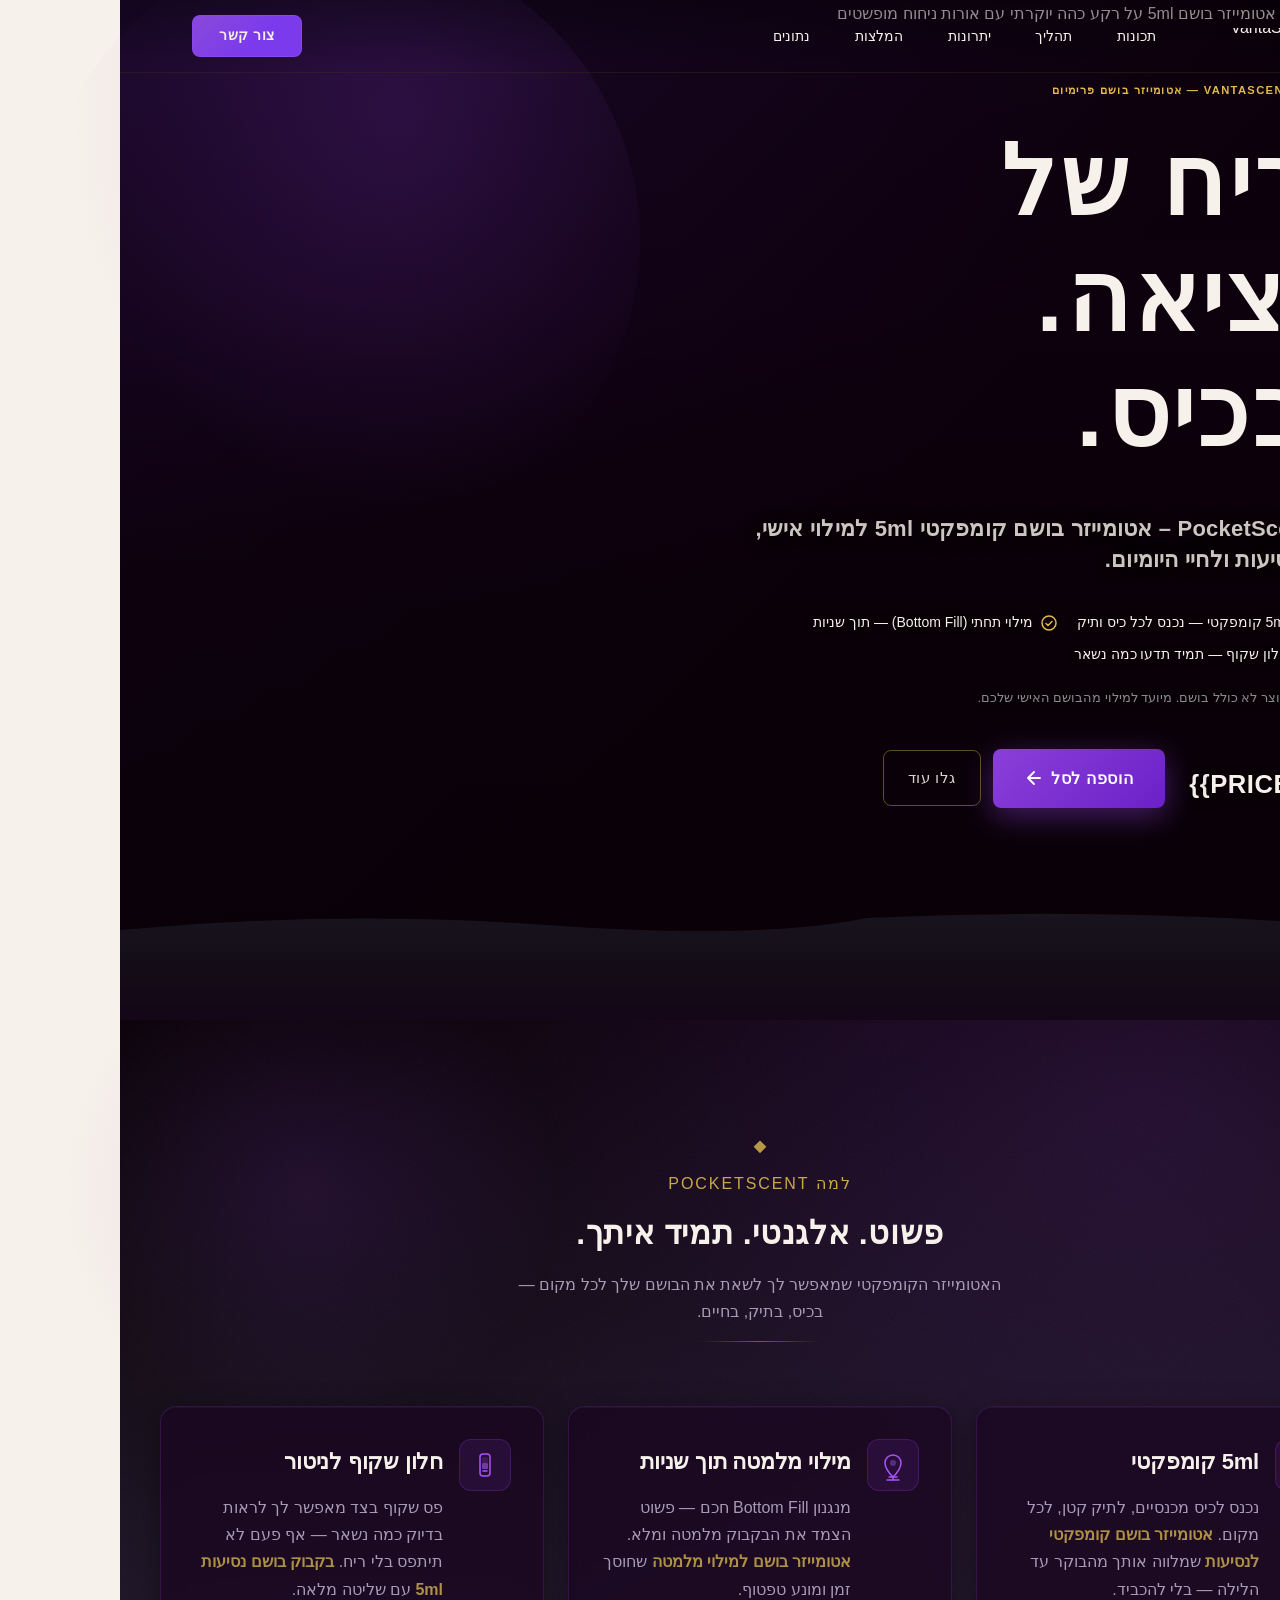
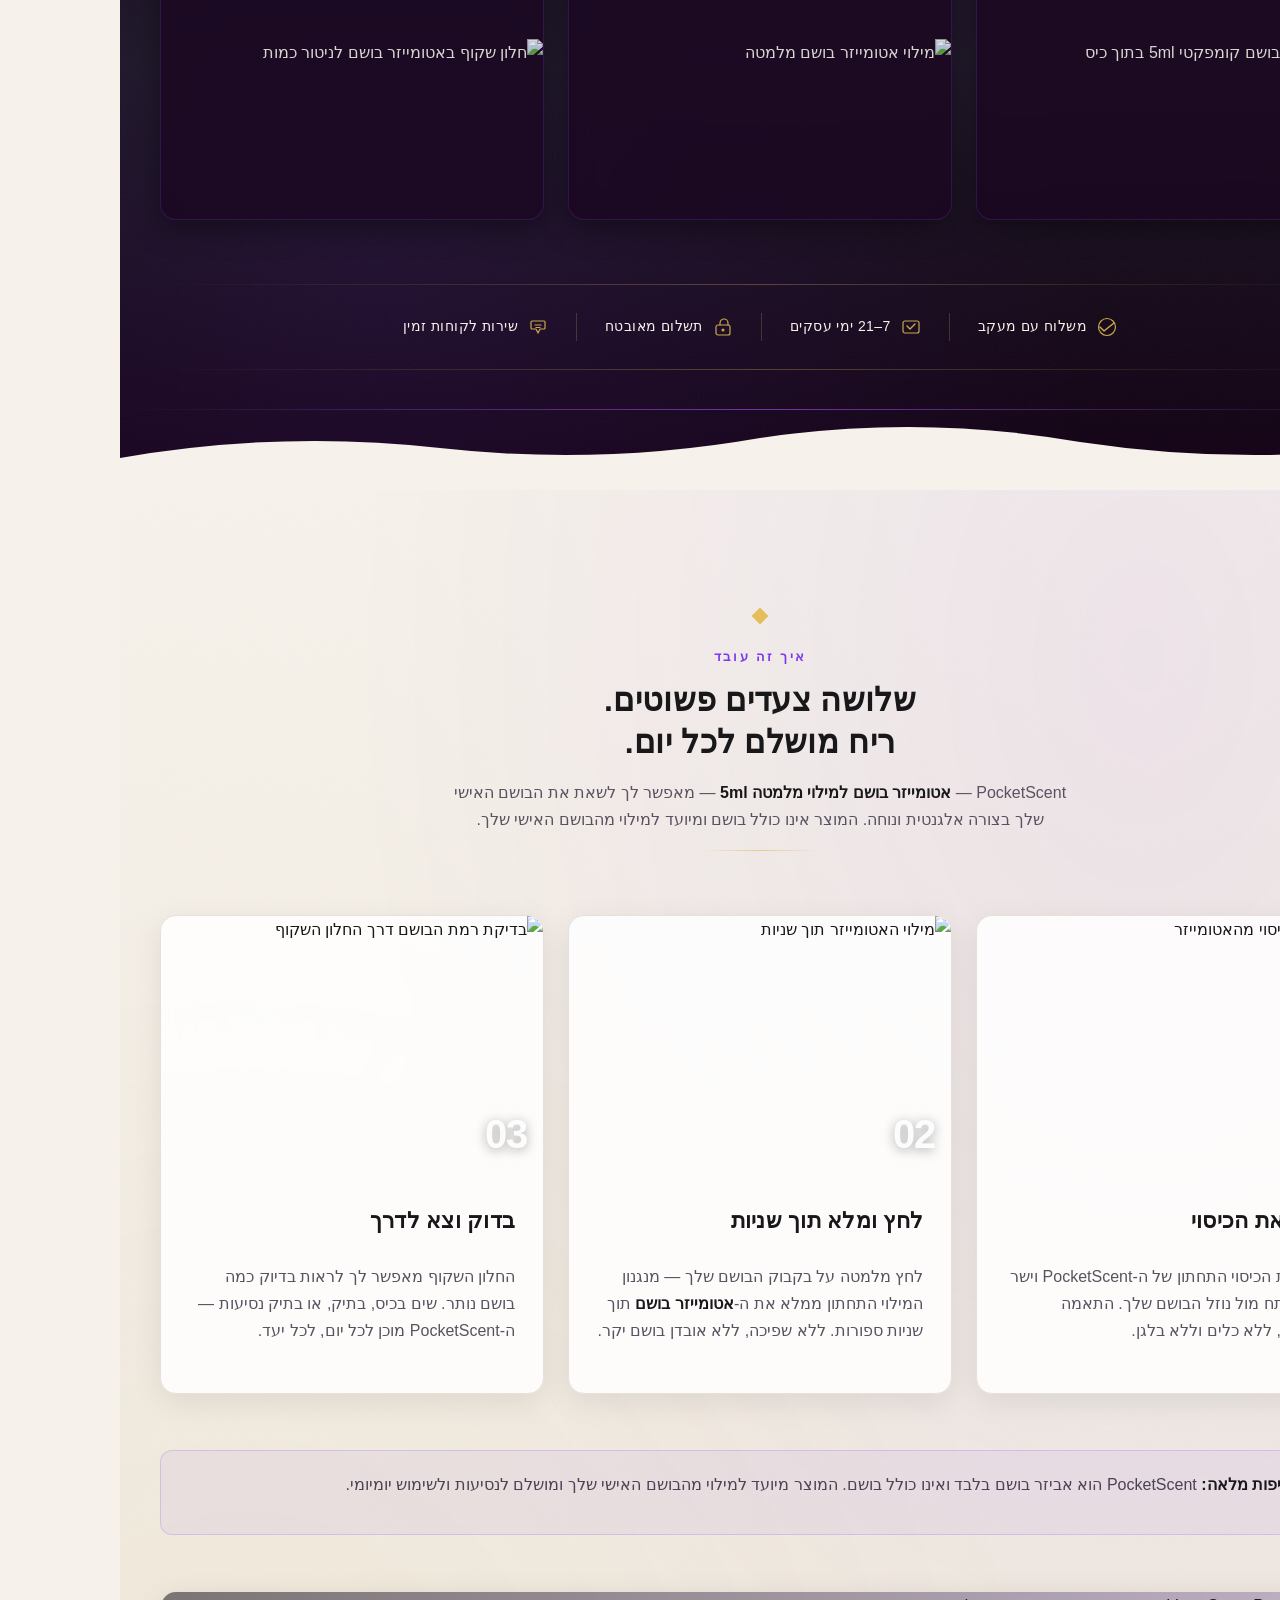
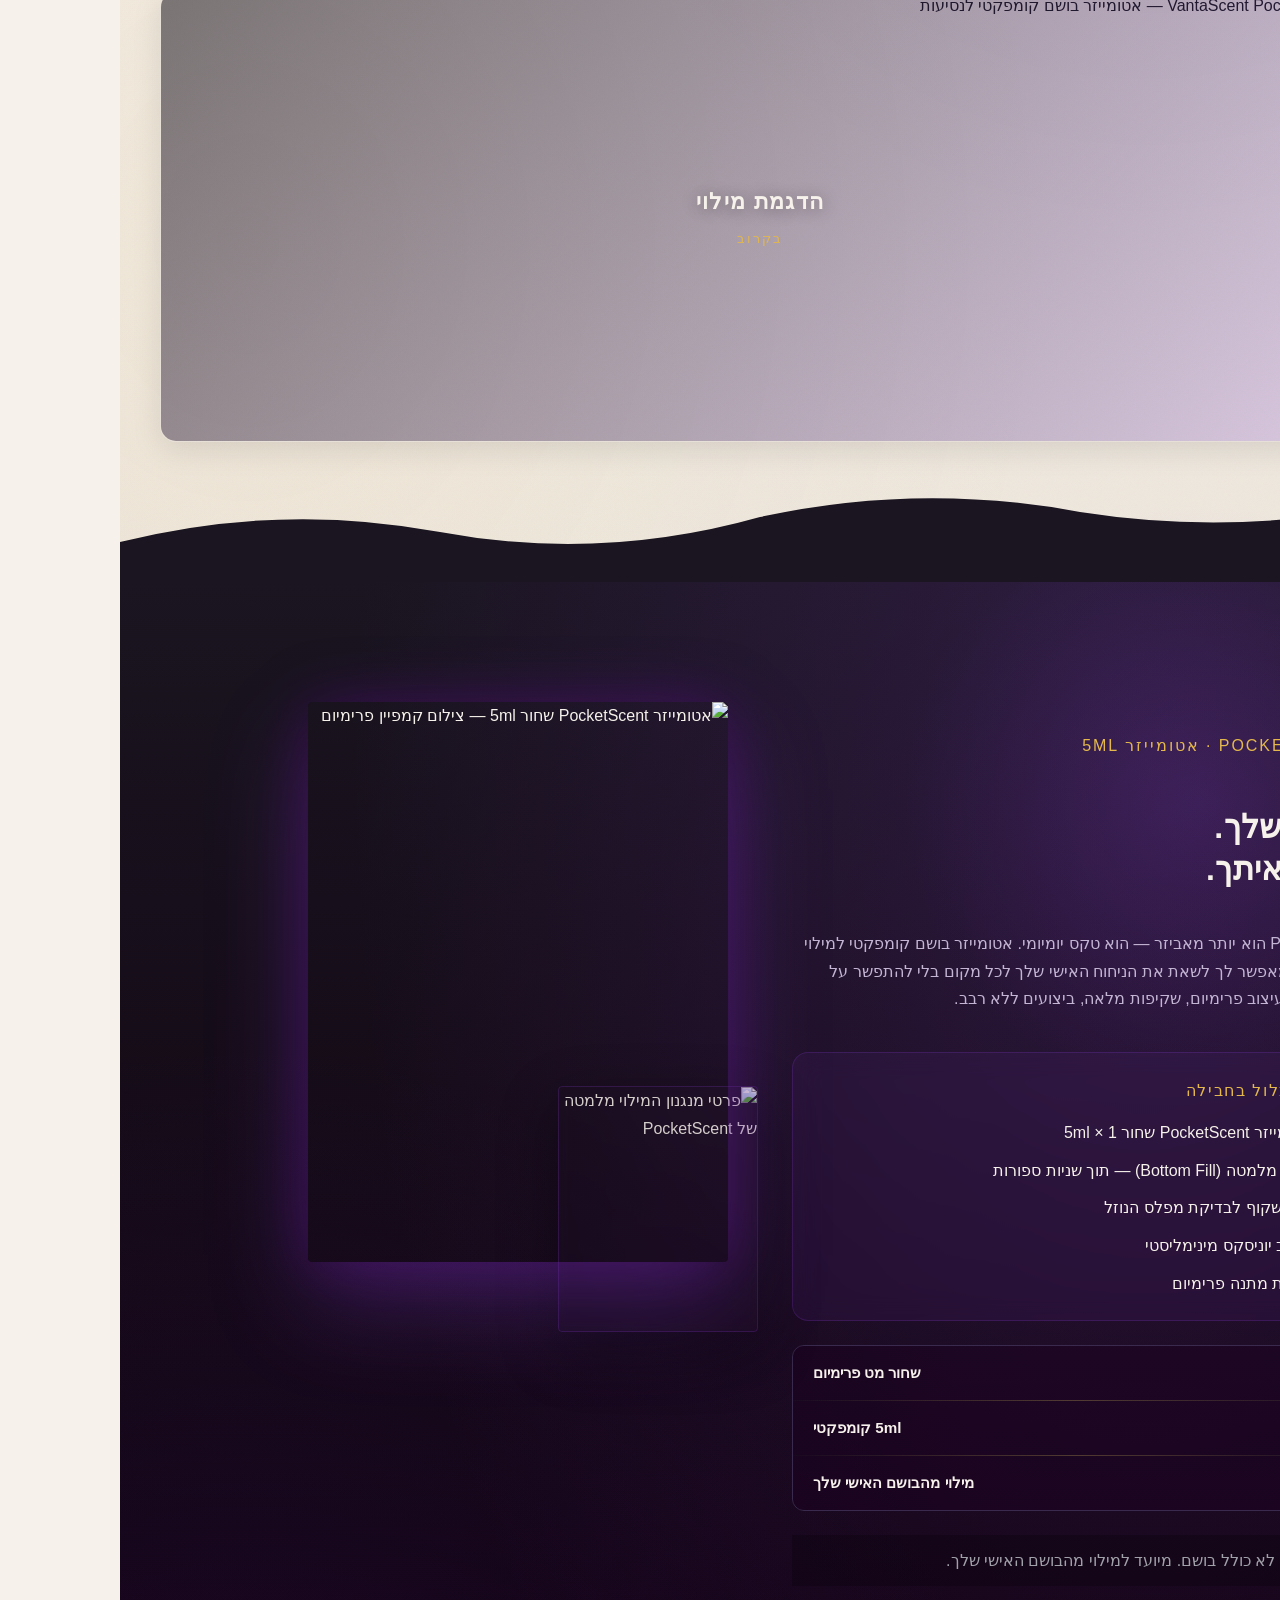
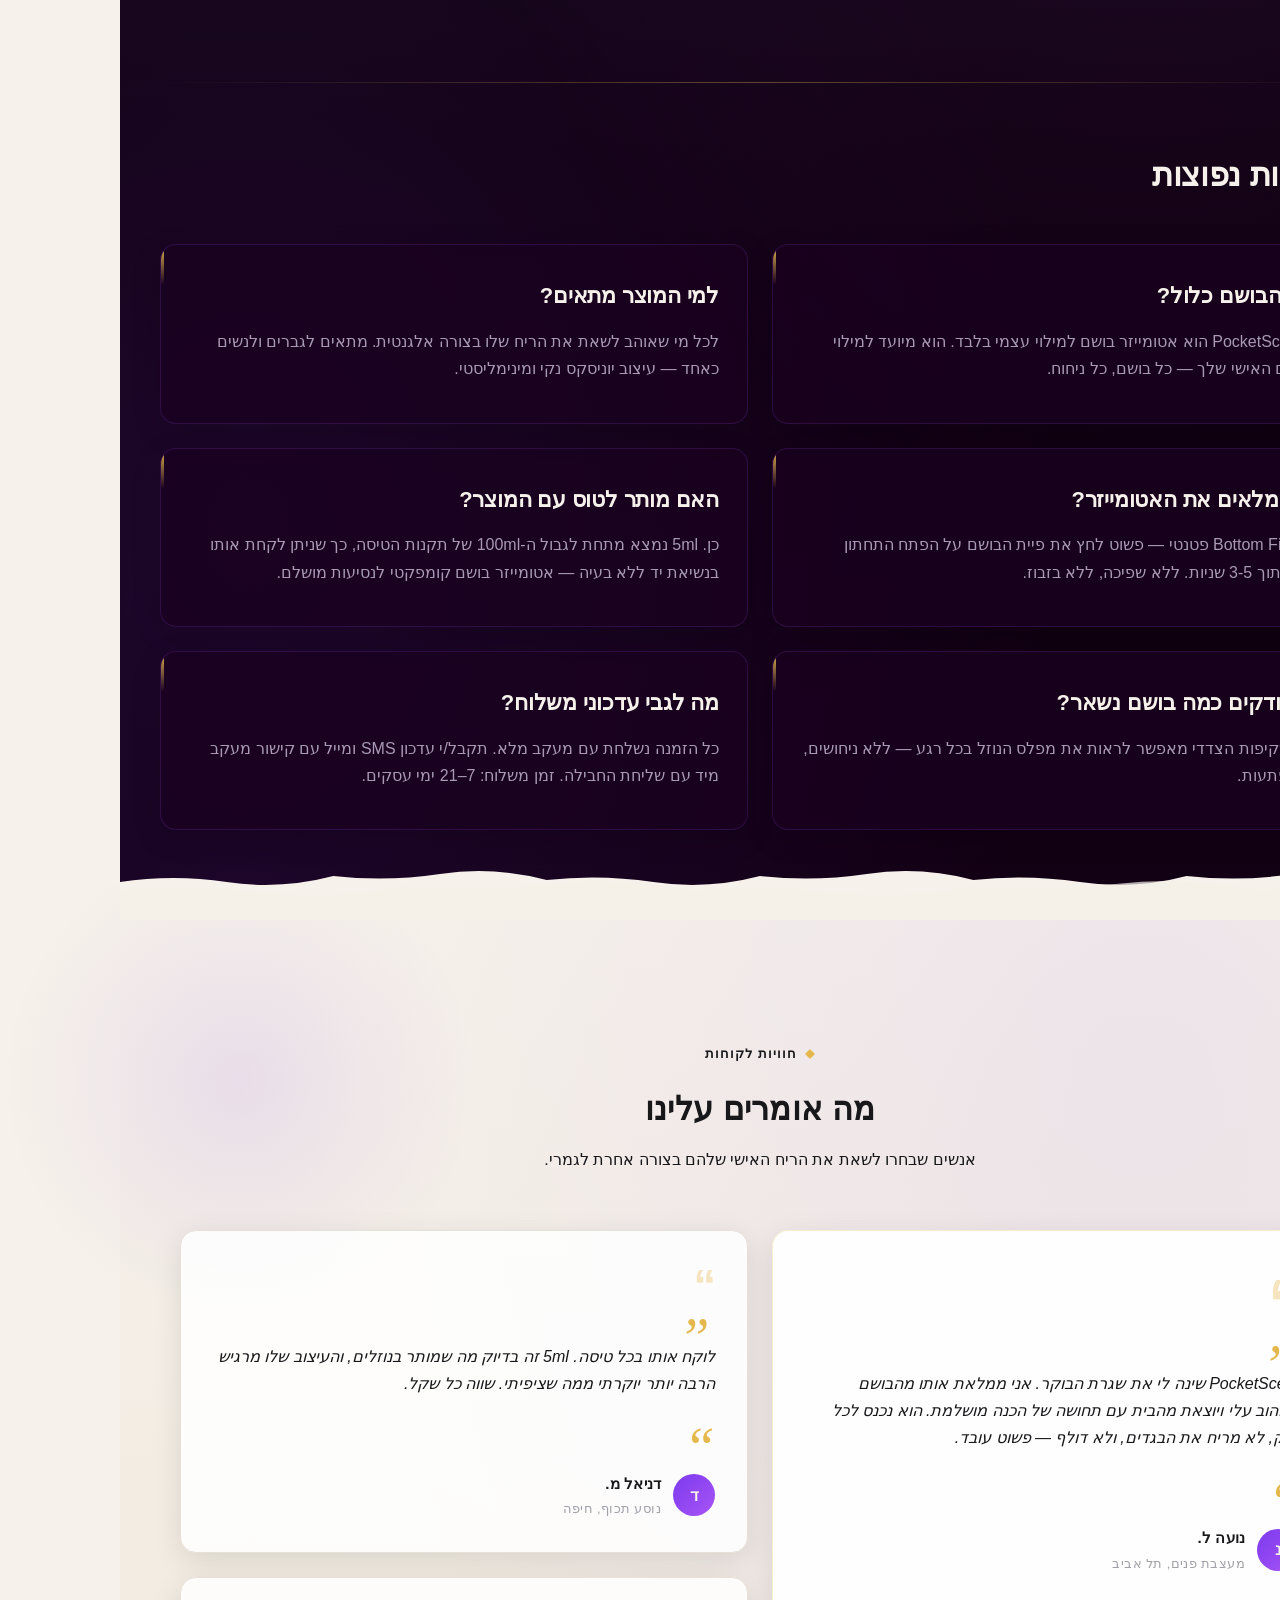
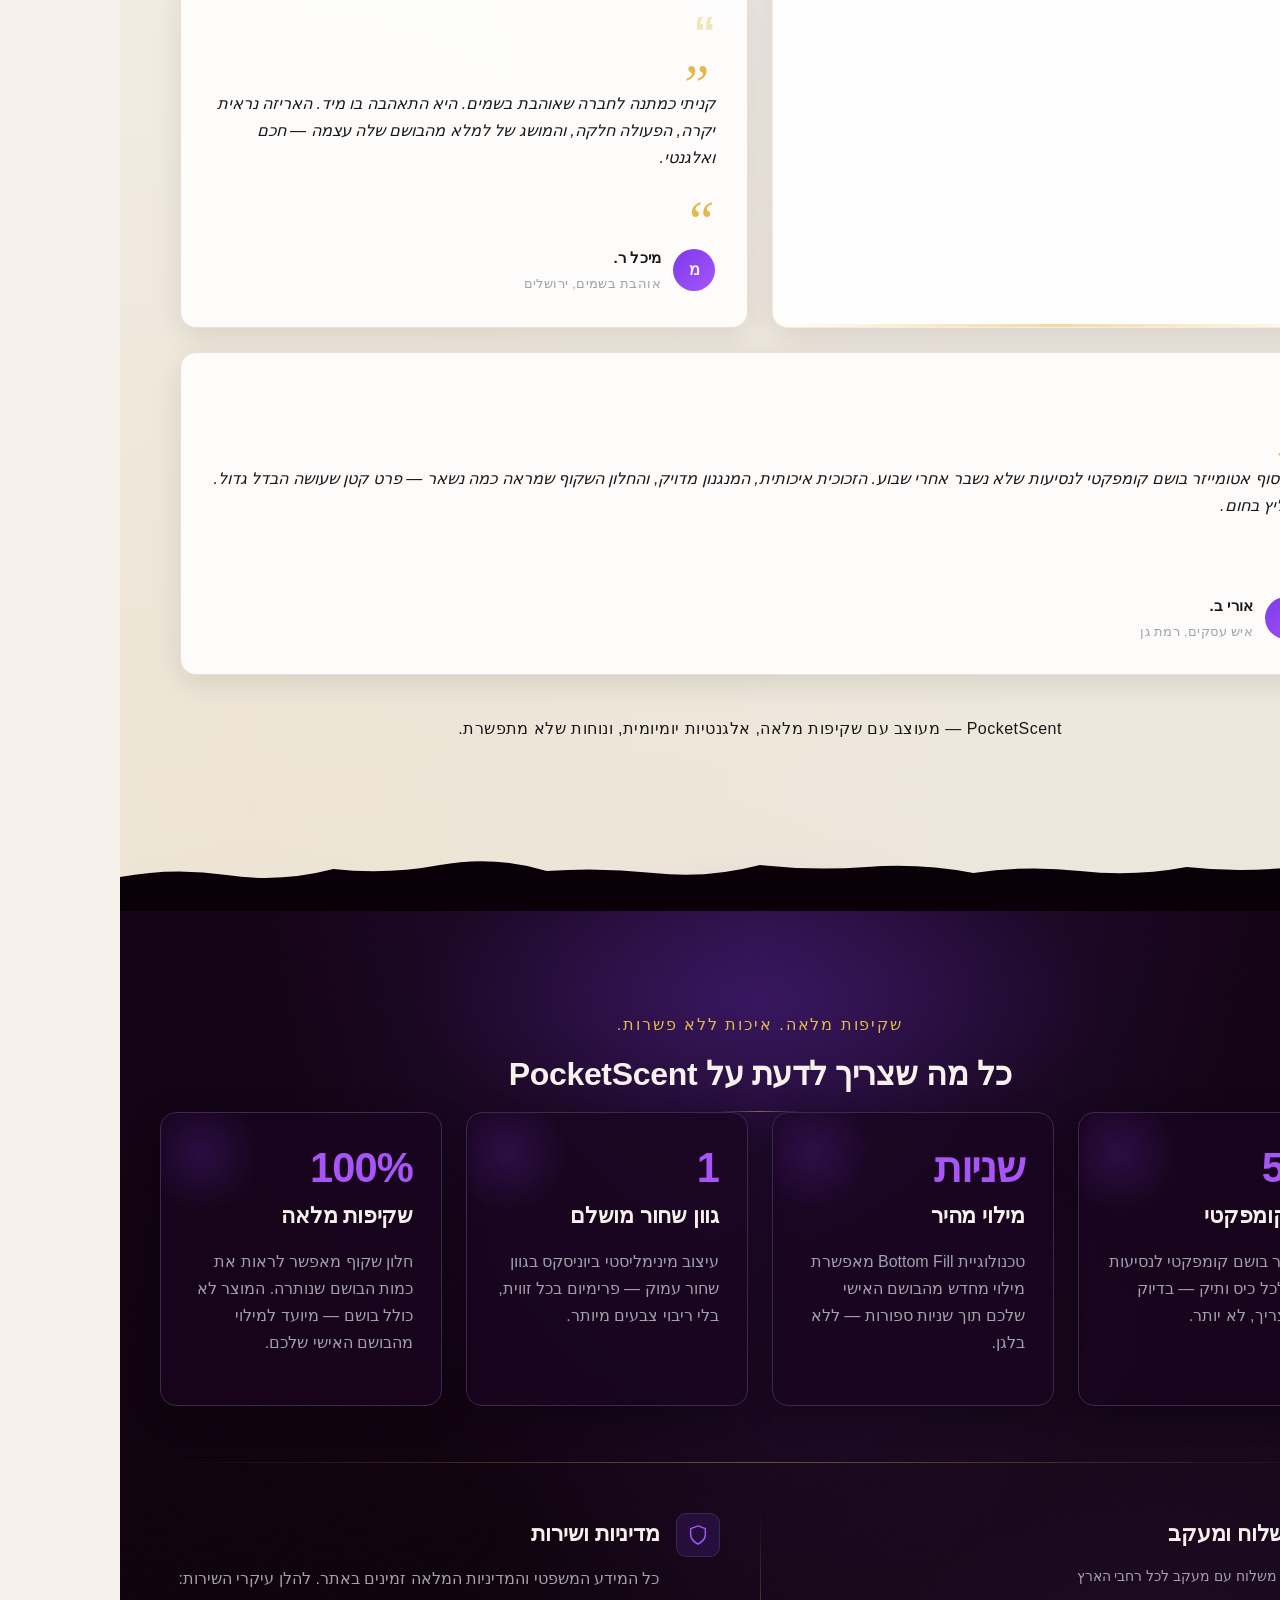
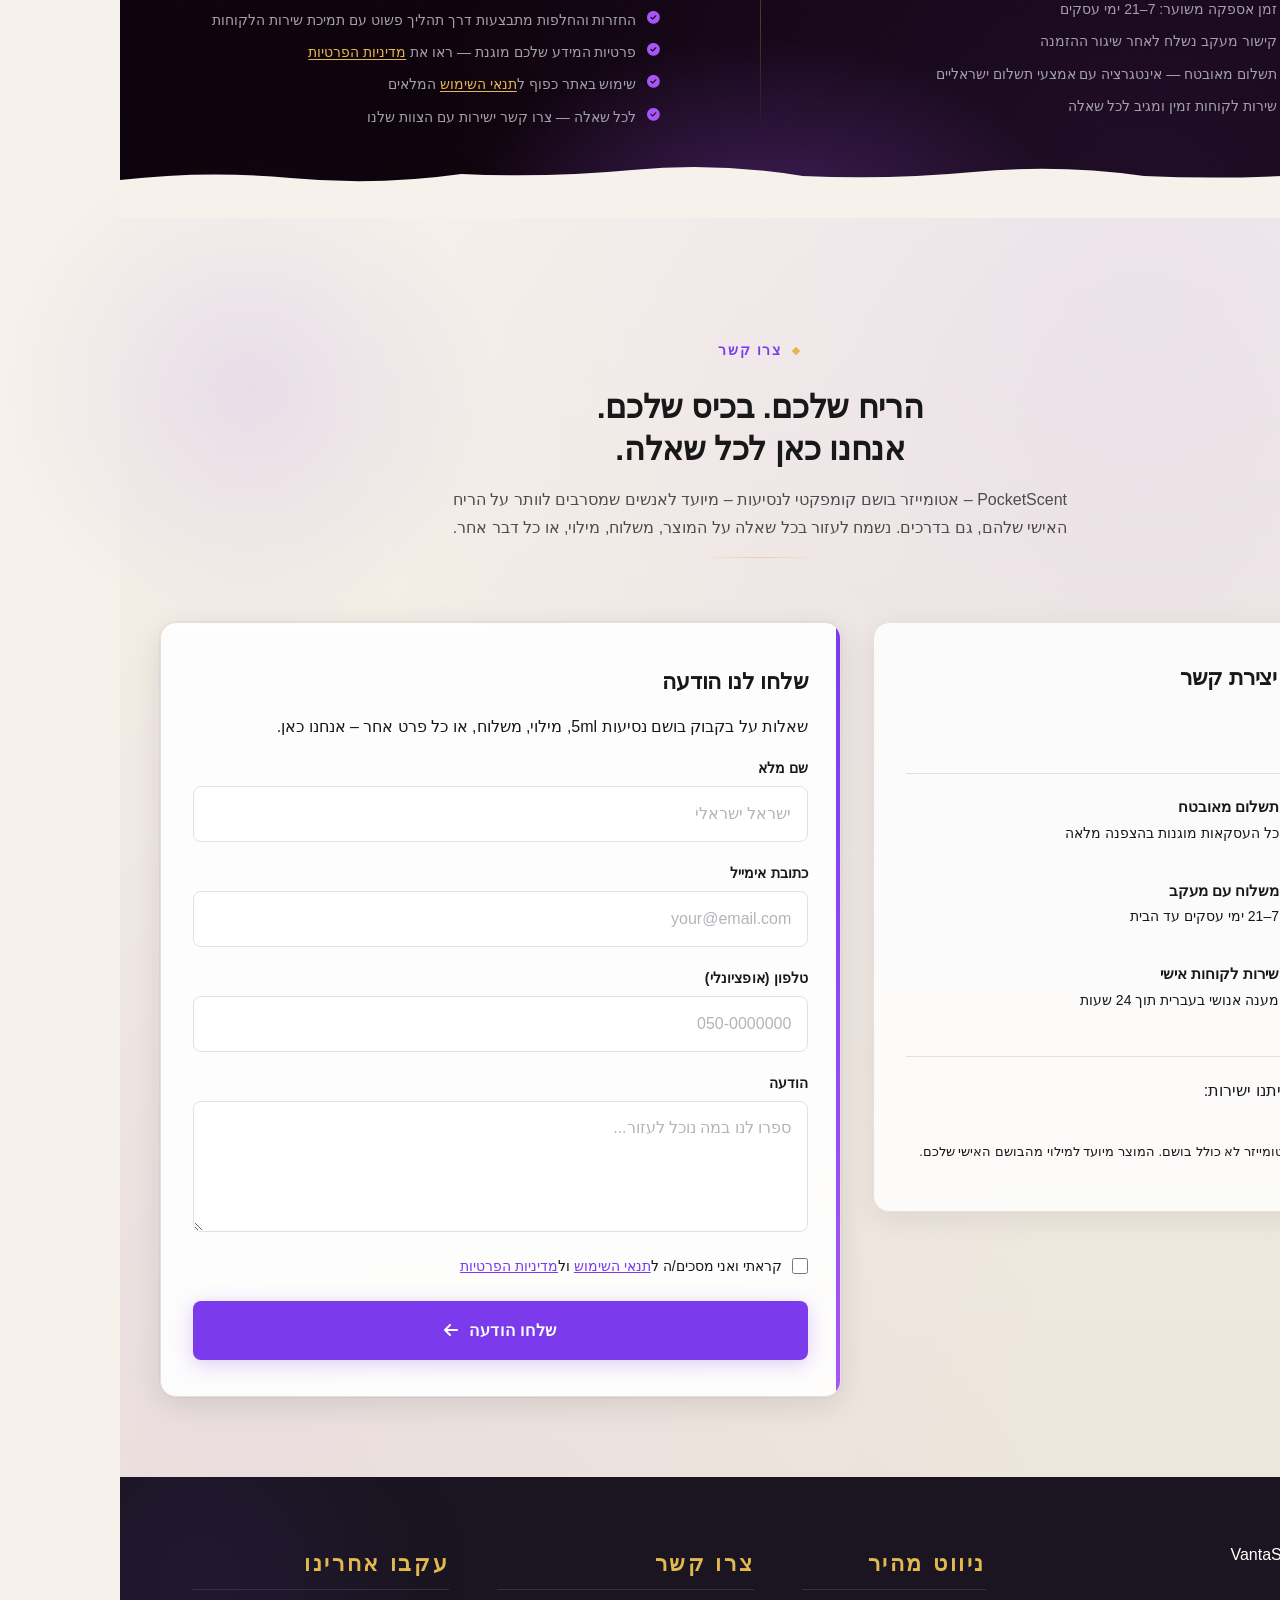
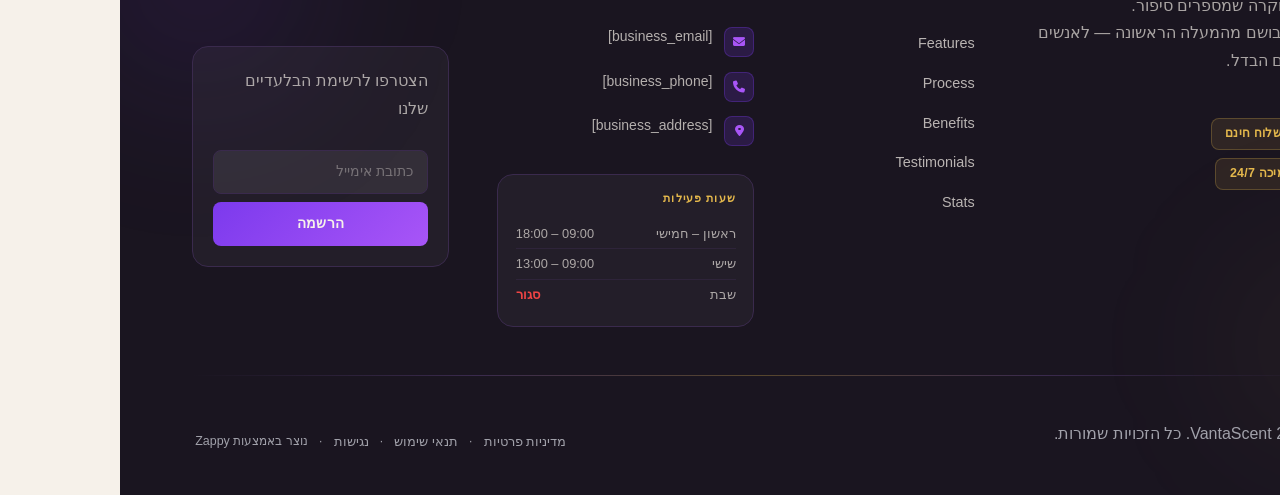
==== index.html @ e8fdf39e "Initial website commit" ====
<!DOCTYPE html>
<html lang="he" dir="rtl">
<head>
    <meta charset="UTF-8">
    <meta name="viewport" content="width=device-width, initial-scale=1.0">
    <meta name="robots" content="index, follow">
    <title>אטומייזר בושם קומפקטי לנסיעות — VantaScent</title>
    <meta name="description" content="VantaScent is a premium Israeli boutique fragrance accessories brand with a deep luxury aesthetic. The brand centers around a single hero product — PocketScent,">
    <meta name="keywords" content="אטומייזר בושם קומפקטי לנסיעות, בקבוק בושם נסיעות 5ml, אטומייזר בושם, אטומייזר בושם למילוי מלמטה">
    
    <!-- Favicons -->
    <link rel="icon" type="image/x-icon" href="/assets/favicon.ico">
    <link rel="icon" type="image/png" sizes="16x16" href="/assets/favicon-16x16.png">
    <link rel="icon" type="image/png" sizes="32x32" href="/assets/favicon-32x32.png">
    <link rel="icon" type="image/png" sizes="48x48" href="/assets/favicon-48x48.png">
    <link rel="icon" type="image/png" sizes="192x192" href="/assets/favicon-192x192.png">
    <link rel="icon" type="image/png" sizes="512x512" href="/assets/favicon-512x512.png">
    <link rel="apple-touch-icon" href="/assets/apple-touch-icon.png">
    <!-- Zappy Analytics -->
<script>
(function() {
  'use strict';
  
  // Configuration
  var config = {
    websiteId: 'c3b5ca19-6f7d-4e27-9d75-b7941ff346d8',
    apiUrl: 'https://api.zappy5.com/api/analytics/track',
    sessionDuration: 30 * 60 * 1000, // 30 minutes
    visitorDuration: 30 * 24 * 60 * 60 * 1000, // 30 days
    trackPageViews: true,
    trackClicks: true,
    trackFormSubmissions: true
  };
  
  // Generate or retrieve persistent visitor ID (30 days)
  function getVisitorId() {
    var visitorKey = 'zappy_visitor_' + config.websiteId;
    var visitor = null;
    
    try {
      visitor = localStorage.getItem(visitorKey);
      if (visitor) {
        var visitorData = JSON.parse(visitor);
        var now = Date.now();
        
        // Check if visitor ID is still valid (30 days)
        if (now - visitorData.created < config.visitorDuration) {
          // Update last seen timestamp
          visitorData.lastSeen = now;
          localStorage.setItem(visitorKey, JSON.stringify(visitorData));
          return visitorData.id;
        }
      }
    } catch (e) {
      console.warn('Zappy Analytics: LocalStorage not available');
    }
    
    // Generate new visitor ID
    var newVisitorId = 'zv_' + Date.now() + '_' + Math.random().toString(36).substr(2, 9);
    
    try {
      localStorage.setItem(visitorKey, JSON.stringify({
        id: newVisitorId,
        created: Date.now(),
        lastSeen: Date.now()
      }));
    } catch (e) {
      // Continue without local storage
    }
    
    return newVisitorId;
  }
  
  // Generate or retrieve session ID (30 minutes)
  function getSessionId() {
    var sessionKey = 'zappy_session_' + config.websiteId;
    var session = null;
    
    try {
      session = sessionStorage.getItem(sessionKey);
      if (session) {
        var sessionData = JSON.parse(session);
        var now = Date.now();
        
        // Check if session is still valid
        if (now - sessionData.timestamp < config.sessionDuration) {
          // Update timestamp
          sessionData.timestamp = now;
          sessionStorage.setItem(sessionKey, JSON.stringify(sessionData));
          return sessionData.id;
        }
      }
    } catch (e) {
      console.warn('Zappy Analytics: SessionStorage not available');
    }
    
    // Generate new session ID
    var newSessionId = 'zs_' + Date.now() + '_' + Math.random().toString(36).substr(2, 9);
    
    try {
      sessionStorage.setItem(sessionKey, JSON.stringify({
        id: newSessionId,
        timestamp: Date.now()
      }));
    } catch (e) {
      // Continue without session storage
    }
    
    return newSessionId;
  }
  
  var visitorId = getVisitorId();
  var sessionId = getSessionId();
  
  // Track an event
  function trackEvent(eventType, data) {
    data = data || {};
    
    var eventData = {
      website_id: config.websiteId,
      event_type: eventType,
      page_path: window.location.pathname,
      referrer: document.referrer || 'direct',
      visitor_id: visitorId,
      session_id: sessionId,
      metadata: data
    };
    
    // Use sendBeacon if available (better for page unload events)
    if (navigator.sendBeacon) {
      var blob = new Blob([JSON.stringify(eventData)], { type: 'application/json' });
      navigator.sendBeacon(config.apiUrl, blob);
    } else {
      // Fallback to fetch
      fetch(config.apiUrl, {
        method: 'POST',
        headers: {
          'Content-Type': 'application/json'
        },
        body: JSON.stringify(eventData),
        keepalive: true
      }).catch(function(error) {
        console.warn('Zappy Analytics: Failed to track event', error);
      });
    }
  }
  
  // Track page view
  if (config.trackPageViews) {
    trackEvent('pageview', {
      title: document.title,
      url: window.location.href
    });
  }
  
  // Track clicks on important elements
  if (config.trackClicks) {
    document.addEventListener('click', function(e) {
      var target = e.target;
      
      // Track button clicks (counted as actions)
      if (target.tagName === 'BUTTON' || target.closest('button')) {
        var button = target.tagName === 'BUTTON' ? target : target.closest('button');
        trackEvent('click', {
          element: 'button',
          text: button.textContent.trim().substring(0, 100),
          id: button.id || null,
          class: button.className || null
        });
      }
      
      // Track link clicks (navigation - not counted as actions)
      else if (target.tagName === 'A' || target.closest('a')) {
        var link = target.tagName === 'A' ? target : target.closest('a');
        trackEvent('navigation', {
          element: 'link',
          text: link.textContent.trim().substring(0, 100),
          href: link.href,
          external: link.hostname !== window.location.hostname
        });
      }
    }, true);
  }
  
  // Track form submissions
  if (config.trackFormSubmissions) {
    document.addEventListener('submit', function(e) {
      var form = e.target;
      
      trackEvent('form_submit', {
        form_id: form.id || null,
        form_name: form.name || null,
        form_action: form.action || null,
        form_method: form.method || 'GET'
      });
    }, true);
  }
  
  // Track time on page (send on page unload)
  var pageLoadTime = Date.now();
  
  window.addEventListener('beforeunload', function() {
    var timeOnPage = Math.floor((Date.now() - pageLoadTime) / 1000); // in seconds
    
    trackEvent('page_unload', {
      time_on_page: timeOnPage,
      page_path: window.location.pathname
    });
  });
  
  // Expose tracking function globally for custom events
  window.zappyAnalytics = {
    track: trackEvent,
    getVisitorId: function() { return visitorId; },
    getSessionId: function() { return sessionId; }
  };
  
})();
</script>
<!-- End Zappy Analytics -->
    <meta property="og:title" content="אטומייזר בושם קומפקטי לנסיעות — VantaScent">
    <meta property="og:description" content="VantaScent is a premium Israeli boutique fragrance accessories brand with a deep luxury aesthetic. The brand centers around a single hero product — PocketScent,">
    <meta name="twitter:card" content="summary_large_image">
    <meta name="twitter:title" content="אטומייזר בושם קומפקטי לנסיעות — VantaScent">
    <meta name="twitter:description" content="VantaScent is a premium Israeli boutique fragrance accessories brand with a deep luxury aesthetic. The brand centers around a single hero product — PocketScent,">
    <meta property="og:type" content="website">
  <meta property="og:locale" content="he_IL">
  
  
  
  
  
  <link rel="stylesheet" href="https://cdnjs.cloudflare.com/ajax/libs/font-awesome/6.4.0/css/all.min.css">
  <style>
    .skip-link { position: absolute; top: 0; left: 0; transform: translateY(-200%); padding: 12px 18px; background: var(--bg-dark, #1a1a1a); color: var(--text-light, #fff); font-weight: 600; border-radius: 0 0 8px 0; z-index: 10000; }
    .skip-link:focus { transform: none; outline: 2px solid var(--ring, #fff); outline-offset: 2px; }
    :focus-visible { outline: 2px solid var(--ring, currentColor); outline-offset: 3px; }
  </style>


  
    <!-- Favicons -->
    <link rel="icon" type="image/x-icon" href="/assets/favicon.ico">
    <link rel="icon" type="image/png" sizes="16x16" href="/assets/favicon-16x16.png">
    <link rel="icon" type="image/png" sizes="32x32" href="/assets/favicon-32x32.png">
    <link rel="icon" type="image/png" sizes="48x48" href="/assets/favicon-48x48.png">
    <link rel="icon" type="image/png" sizes="192x192" href="/assets/favicon-192x192.png">
    <link rel="icon" type="image/png" sizes="512x512" href="/assets/favicon-512x512.png">
    <link rel="apple-touch-icon" href="/assets/apple-touch-icon.png">
    <!-- Cookie Consent -->
    <link rel="stylesheet" href="https://cdn.jsdelivr.net/npm/vanilla-cookieconsent@3/dist/cookieconsent.css">
    <script src="https://cdn.jsdelivr.net/npm/vanilla-cookieconsent@3/dist/cookieconsent.umd.js"></script>
    <!-- Mickidum Accessibility Toolbar -->
    <script src="https://cdn.jsdelivr.net/gh/mickidum/acc_toolbar/acctoolbar/acctoolbar.min.js"></script>
    <link rel="stylesheet" href="/styles.css">

    <style id="zappy-dropdown-submenu-styles">
      /* ========== DESKTOP DROPDOWN SUBMENU STYLES ========== */
      /* Base styles for dropdown submenus - parent must be positioned */
      .nav-menu li:has(.sub-menu), nav li:has(.sub-menu), .navbar li:has(.sub-menu), #navMenu li:has(.sub-menu) { position: relative; }
      /* Submenu base - hidden by default */
      .nav-menu .sub-menu, nav .sub-menu, .navbar .sub-menu, #navMenu .sub-menu { display: block !important; position: absolute !important; top: 100%; left: 0; min-width: 220px; background: white; border-radius: 8px; box-shadow: 0 8px 25px rgba(0,0,0,0.15); padding: 8px 0; opacity: 0; visibility: hidden; transform: translateY(10px); transition: all 0.3s ease; z-index: 1000; list-style: none; pointer-events: none; }
      /* CRITICAL: Desktop hover styles to show dropdown */
      .nav-menu li:hover > .sub-menu, nav li:hover > .sub-menu, .navbar li:hover > .sub-menu, #navMenu li:hover > .sub-menu { opacity: 1 !important; visibility: visible !important; transform: translateY(0) !important; pointer-events: auto !important; }
      /* Submenu item styling */
      .sub-menu li { list-style: none; margin: 0; padding: 0; }
      .sub-menu a { display: block !important; padding: 10px 16px !important; color: var(--text-dark, #333) !important; font-weight: 500; text-decoration: none; white-space: nowrap; transition: background-color 0.2s; }
      .sub-menu .zappy-nav-child > a { padding-left: 28px !important; font-size: 0.9em !important; opacity: 0.85 !important; }
      [dir="rtl"] .sub-menu .zappy-nav-child > a, html[lang="he"] .sub-menu .zappy-nav-child > a, html[lang="ar"] .sub-menu .zappy-nav-child > a { padding-left: 10px !important; padding-right: 28px !important; }
      .sub-menu .zappy-nav-parent > a { font-weight: 600 !important; }
      .sub-menu a:hover { background-color: #f5f5f5; }
      /* RTL (Hebrew/Arabic) dropdown positioning */
      [dir="rtl"] .nav-menu .sub-menu, [dir="rtl"] nav .sub-menu, [dir="rtl"] .navbar .sub-menu, html[lang="he"] .nav-menu .sub-menu, html[lang="he"] nav .sub-menu, html[lang="he"] .navbar .sub-menu, html[lang="ar"] .nav-menu .sub-menu, html[lang="ar"] nav .sub-menu, html[lang="ar"] .navbar .sub-menu { left: auto !important; right: 0 !important; }
      /* Hide empty dropdown menus (exclude catalog sub-menus that use <a> children instead of <li>) */
      .sub-menu:empty, .sub-menu:not(:has(li:not(.zappy-hidden-menu-item))):not(:has(> a)), .sub-menu:not(:has(li)):not(:has(> a)) { display: none !important; opacity: 0 !important; visibility: hidden !important; pointer-events: none !important; }
      /* Desktop: show submenu on Menu Group hover */
      li:has(.menu-group-title):hover > .sub-menu { opacity: 1 !important; visibility: visible !important; transform: translateY(0) !important; pointer-events: auto !important; }
      /* Menu Group title styling */
      .nav-menu > li > .menu-group-title, #navMenu > li > .menu-group-title { display: inline-block; padding: 0.5rem 1rem; cursor: default; user-select: none; }
      
      /* ========== MOBILE SUBMENU STYLES ========== */
      @media (max-width: 768px) {
        .nav-menu .sub-menu, nav .sub-menu, .navbar .sub-menu, #navMenu .sub-menu { position: static !important; transform: none !important; box-shadow: none !important; background: transparent !important; max-height: 0; overflow: hidden; opacity: 0; visibility: hidden; transition: max-height 0.3s ease, opacity 0.3s ease; padding: 0 !important; border-radius: 0 !important; }
        .navbar .sub-menu.mobile-expanded, .nav-menu .sub-menu.mobile-expanded, #navMenu .sub-menu.mobile-expanded { max-height: none !important; overflow-y: visible !important; opacity: 1 !important; visibility: visible !important; padding: 8px 0 8px 16px !important; }
        [dir="rtl"] .sub-menu.mobile-expanded, html[lang="he"] .sub-menu.mobile-expanded { padding: 8px 16px 8px 0 !important; }
        /* Disable hover behavior on mobile */
        .nav-menu li:hover > .sub-menu, nav li:hover > .sub-menu, .navbar li:hover > .sub-menu, #navMenu li:hover > .sub-menu { opacity: 0; visibility: hidden; pointer-events: none; }
        .nav-menu li > .sub-menu.mobile-expanded, nav li > .sub-menu.mobile-expanded, .navbar li > .sub-menu.mobile-expanded, #navMenu li > .sub-menu.mobile-expanded { opacity: 1 !important; visibility: visible !important; pointer-events: auto !important; }
        .nav-menu li:has(.sub-menu), nav li:has(.sub-menu), .navbar li:has(.sub-menu), #navMenu li:has(.sub-menu) { display: flex !important; flex-wrap: wrap !important; align-items: center !important; position: relative !important; min-height: 44px !important; }
        .nav-menu li:has(.sub-menu) > a, nav li:has(.sub-menu) > a, .navbar li:has(.sub-menu) > a, #navMenu li:has(.sub-menu) > a { flex: 1 !important; min-width: 0 !important; }
        .nav-menu li:has(.sub-menu) > .menu-group-title, nav li:has(.sub-menu) > .menu-group-title, .navbar li:has(.sub-menu) > .menu-group-title, #navMenu li:has(.sub-menu) > .menu-group-title { flex: 1 !important; min-width: 0 !important; padding: 0 !important; line-height: inherit !important; }
        .nav-menu li:has(.sub-menu) > .sub-menu, nav li:has(.sub-menu) > .sub-menu, .navbar li:has(.sub-menu) > .sub-menu, #navMenu li:has(.sub-menu) > .sub-menu { flex-basis: 100% !important; width: 100% !important; }
        .nav-menu li:has(.sub-menu) > a [class*="chevron"], .nav-menu li:has(.sub-menu) > a [class*="arrow"], .nav-menu li:has(.sub-menu) > a .fa-chevron-down, .nav-menu li:has(.sub-menu) > a .fa-angle-down, nav li:has(.sub-menu) > a [class*="chevron"], nav li:has(.sub-menu) > a [class*="arrow"], #navMenu li:has(.sub-menu) > a [class*="chevron"], #navMenu li:has(.sub-menu) > a [class*="arrow"] { display: none !important; visibility: hidden !important; }
        .mobile-submenu-toggle { display: flex !important; align-items: center !important; justify-content: center !important; width: 44px !important; height: auto !important; background: transparent !important; border: none !important; cursor: pointer !important; color: var(--text-light) !important; position: static !important; flex-shrink: 0 !important; align-self: stretch !important; z-index: 2 !important; padding: 0 !important; margin: 0 !important; }
        .mobile-submenu-toggle::after { content: '' !important; width: 0 !important; height: 0 !important; border-left: 6px solid transparent !important; border-right: 6px solid transparent !important; border-top: 7px solid currentColor !important; transition: transform 0.3s ease !important; }
        .mobile-submenu-toggle.expanded::after { transform: rotate(180deg) !important; }
        .sub-menu a { padding: 10px 0 !important; display: block !important; color: var(--text-light) !important; white-space: normal !important; }
        .sub-menu .zappy-nav-child > a { padding-left: 28px !important; font-size: 0.9em !important; opacity: 0.85 !important; }
        [dir="rtl"] .sub-menu .zappy-nav-child > a, html[lang="he"] .sub-menu .zappy-nav-child > a, html[lang="ar"] .sub-menu .zappy-nav-child > a { padding-left: 0 !important; padding-right: 28px !important; }
        .sub-menu .zappy-nav-parent > a { font-weight: 600 !important; }
        .nav-menu.active, #navMenu.active { max-width: 100vw !important; overflow-x: hidden !important; box-sizing: border-box !important; }
        .navbar .sub-menu li a, nav.navbar .sub-menu li a, .zappy-products-dropdown .sub-menu a { color: var(--text-light) !important; }
      }
      @media (min-width: 769px) { .mobile-submenu-toggle { display: none !important; } }
    </style>

    <style id="zappy-widget-visibility">
      html[dir="rtl"] .whatsapp-float { right: 20px !important; left: auto !important; }
      html[dir="ltr"] .whatsapp-float, html:not([dir]) .whatsapp-float { left: 20px !important; right: auto !important; }
      html[dir="rtl"] #mic-access-tool-general-button, html[dir="rtl"] .mic-access-tool-general-button,
      html[dir="rtl"] #mic-init-access-tool .mic-access-tool-general-button,
      html[dir="rtl"] #mic-init-access-tool #mic-access-tool-general-button,
      html[dir="rtl"] ._access-icon { left: 20px !important; right: auto !important; }
      html[dir="ltr"] #mic-access-tool-general-button, html[dir="ltr"] .mic-access-tool-general-button,
      html[dir="ltr"] #mic-init-access-tool .mic-access-tool-general-button,
      html[dir="ltr"] #mic-init-access-tool #mic-access-tool-general-button,
      html[dir="ltr"] ._access-icon,
      html:not([dir]) #mic-access-tool-general-button, html:not([dir]) .mic-access-tool-general-button,
      html:not([dir]) #mic-init-access-tool .mic-access-tool-general-button,
      html:not([dir]) #mic-init-access-tool #mic-access-tool-general-button,
      html:not([dir]) ._access-icon { right: 20px !important; left: auto !important; }
      @media (max-width: 768px) { .whatsapp-float { display: flex !important; } }
      @media (min-width: 769px) { .whatsapp-float { display: flex !important; } }
      @media (max-width: 768px) {
        #mic-access-tool-general-button, .mic-access-tool-general-button,
        #mic-init-access-tool .mic-access-tool-general-button, #mic-init-access-tool #mic-access-tool-general-button,
        ._access-icon { display: flex !important; visibility: visible !important; opacity: 1 !important; pointer-events: auto !important; }
        #mic-access-tool-box.opened-mic-access-tool, .mic-access-tool-box.opened-mic-access-tool,
        #mic-init-access-tool #mic-access-tool-box.opened-mic-access-tool {
          visibility: visible !important; opacity: 1 !important; pointer-events: auto !important;
        }
      }
      @media (min-width: 769px) {
        #mic-access-tool-general-button, .mic-access-tool-general-button,
        #mic-init-access-tool .mic-access-tool-general-button, #mic-init-access-tool #mic-access-tool-general-button,
        ._access-icon { display: flex !important; visibility: visible !important; opacity: 1 !important; pointer-events: auto !important; }
        #mic-access-tool-box.opened-mic-access-tool, .mic-access-tool-box.opened-mic-access-tool,
        #mic-init-access-tool #mic-access-tool-box.opened-mic-access-tool {
          visibility: visible !important; opacity: 1 !important; pointer-events: auto !important;
        }
      }
    </style>
</head>
<body>
<a class="skip-link" href="#main">דלג לתוכן הראשי</a>
  <nav class="navbar" dir="rtl">
  <button class="mobile-toggle" id="mobileToggle" aria-label="Menu">
    <svg class="hamburger-icon" width="24" height="24" viewBox="0 0 24 24" fill="none">
      <path d="M3 12h18M3 6h18M3 18h18" stroke="currentColor" stroke-width="2" stroke-linecap="round"></path>
    </svg>
    <svg class="close-icon" width="24" height="24" viewBox="0 0 24 24" fill="none" style="display: none;">
      <path d="M18 6L6 18M6 6l12 12" stroke="currentColor" stroke-width="2" stroke-linecap="round"></path>
    </svg>
  </button>

  <button class="phone-header-btn" data-phone="" aria-label="Call">
    <svg width="20" height="20" viewBox="0 0 24 24" fill="currentColor">
      <path d="M22 16.92v3a2 2 0 0 1-2.18 2 19.79 19.79 0 0 1-8.63-3.07 19.5 19.5 0 0 1-6-6 19.79 19.79 0 0 1-3.07-8.67A2 2 0 0 1 4.11 2h3a2 2 0 0 1 2 1.72 12.84 12.84 0 0 0 .7 2.81 2 2 0 0 1-.45 2.11L8.09 9.91a16 16 0 0 0 6 6l1.27-1.27a2 2 0 0 1 2.11-.45 12.84 12.84 0 0 0 2.81.7A2 2 0 0 1 22 16.92z"></path>
    </svg>
  </button>

  <div class="nav-container">
    <div class="nav-right-group"><div class="nav-brand">
      <a href="/" class="logo-link"><img class="logo" src="/assets/site-----image-1.webp" alt="VantaScent"></a>
    </div><ul class="nav-menu" id="navMenu"><li><a href="#features">תכונות</a></li><li><a href="#process">תהליך</a></li><li><a href="#benefits">יתרונות</a></li><li><a href="#testimonials">המלצות</a></li><li><a href="#stats">נתונים</a></li></ul></div>

    

    <div class="nav-cta-container">
      <a href="#contact" class="nav-cta-btn">צור קשר</a>
    </div>
  </div>
</nav>
<script>

// Navbar Mobile Menu Toggle and Contrast Fix
(function() {
  // Use 'load' event instead of 'DOMContentLoaded' to ensure we run AFTER all other scripts
  window.addEventListener('load', function() {
    
    // FIX MOBILE BUTTON CONTRAST
    // Detect navbar background color and apply contrasting color to mobile buttons
    const navbar = document.querySelector('.navbar, nav, header');
    if (!navbar) {
      console.log('[Navbar] Navbar element not found');
      return;
    }
    
    // DECLARE VARIABLES EARLY to avoid Temporal Dead Zone errors
    // These are used in multiple places below
    let mobileToggle = document.getElementById('mobileToggle') ||
                       document.querySelector('.mobile-toggle') ||
                       document.querySelector('.hamburger') ||
                       document.querySelector('.hamburger-menu') ||
                       document.querySelector('.menu-toggle') ||
                       document.querySelector('.burger-menu') ||
                       document.querySelector('[aria-label="Menu"]') ||
                       document.querySelector('[aria-label="תפריט"]');
    
    const phoneBtn = document.querySelector('.phone-header-btn');
    
    const computedStyle = window.getComputedStyle(navbar);
    let bgColor = computedStyle.backgroundColor;
    
    console.log('[Navbar] Initial navbar background:', bgColor);
    
    // Check if background is transparent or rgba with 0 alpha
    const isTransparent = bgColor === 'transparent' || 
                         bgColor === 'rgba(0, 0, 0, 0)' ||
                         (bgColor.startsWith('rgba') && bgColor.includes(', 0)'));
    
    if (isTransparent) {
      // Check for background-image or gradient
      const bgImage = computedStyle.backgroundImage;
      if (bgImage && bgImage !== 'none') {
        console.log('[Navbar] Navbar has background image/gradient, using dark text');
        bgColor = 'rgb(240, 240, 240)'; // Assume light background
      } else {
        // Transparent navbar - check body background
        const bodyBg = window.getComputedStyle(document.body).backgroundColor;
        console.log('[Navbar] Navbar transparent, using body background:', bodyBg);
        bgColor = bodyBg;
      }
    }
    
    // Calculate luminance to determine if background is light or dark
    const rgb = bgColor.match(/\d+/g);
    if (rgb && rgb.length >= 3) {
      const r = parseInt(rgb[0]);
      const g = parseInt(rgb[1]);
      const b = parseInt(rgb[2]);
      const luminance = (0.299 * r + 0.587 * g + 0.114 * b) / 255;
      
      // Mobile button colors are set by Claude's AI-generated CSS (same as .nav-menu a)
      // No dynamic color overrides needed - colors come from the generated navbar CSS
      console.log('[Navbar] Mobile button colors preserved from Claude CSS (luminance:', luminance.toFixed(2) + ')');
      
      // FIX ICON SIZES - Ensure SVGs are properly sized and visible
      // INJECT CRITICAL CSS TO OVERRIDE ANY CONFLICTING RULES
      const criticalCSS = document.createElement('style');
      criticalCSS.id = 'zappy-mobile-nav-fix';
      const htmlLang = document.documentElement.lang || 'en';
      const htmlDir = document.documentElement.dir || 'ltr';
      // Check both dir attribute AND lang for RTL detection
      // dir="rtl" is the most reliable indicator
      const isRTL = htmlDir === 'rtl' || htmlLang === 'he' || htmlLang === 'ar';
      
      criticalCSS.textContent = `
        /* Hide mobile buttons on desktop, show only on mobile */
        @media (min-width: 769px) {
          .mobile-toggle,
          .phone-header-btn {
            display: none !important;
          }
        }
        
        /* Show and position mobile buttons correctly on mobile */
        @media (max-width: 768px) {
          .navbar,
          nav.navbar {
            min-height: 70px !important;
          }

          .mobile-toggle,
          .phone-header-btn {
            position: absolute !important;
            top: 0 !important;
            bottom: 0 !important;
            margin-top: auto !important;
            margin-bottom: auto !important;
            transform: none !important;
            z-index: 1001 !important;
            display: flex !important;
            align-items: center !important;
            justify-content: center !important;
            width: 36px !important;
            height: 36px !important;
            border-radius: 50% !important;
            border: none !important;
            cursor: pointer !important;
            padding: 6px !important;
            background: none !important;
            color: var(--nav-text, var(--text-light)) !important;
            touch-action: manipulation !important;
            -webkit-tap-highlight-color: transparent !important;
          }

          html[data-zappy-site-type="ecommerce"] .phone-header-btn,
          body[data-zappy-site-type="ecommerce"] .phone-header-btn,
          html[data-zappy-site-type="ecommerce"] header .phone-header-btn,
          html[data-zappy-site-type="ecommerce"] nav .phone-header-btn {
            display: none !important;
            visibility: hidden !important;
            width: 0 !important;
            height: 0 !important;
            min-width: 0 !important;
            overflow: hidden !important;
          }
          
          /* LTR positioning (default): hamburger LEFT, phone RIGHT */
          html:not([dir="rtl"]):not([lang="he"]):not([lang="ar"]) .mobile-toggle,
          html[dir="ltr"] .mobile-toggle {
            left: 12px !important;
            right: auto !important;
          }
          html:not([dir="rtl"]):not([lang="he"]):not([lang="ar"]) .phone-header-btn,
          html[dir="ltr"] .phone-header-btn {
            right: 12px !important;
            left: auto !important;
          }
          
          /* RTL positioning: hamburger RIGHT, phone LEFT */
          html[dir="rtl"] .mobile-toggle,
          html[lang="he"] .mobile-toggle,
          html[lang="ar"] .mobile-toggle {
            right: 12px !important;
            left: auto !important;
          }
          html[dir="rtl"] .phone-header-btn,
          html[lang="he"] .phone-header-btn,
          html[lang="ar"] .phone-header-btn {
            left: 12px !important;
            right: auto !important;
          }
          
          /* CRITICAL: Ensure nav-container has min-height on mobile */
          /* All children are positioned absolutely/fixed on mobile, so height:auto collapses to 0 */
          .nav-container {
            min-height: 70px !important;
            position: relative !important;
          }
          
          /* Ensure SVG icons are properly sized and inherit color */
          .mobile-toggle svg,
          .phone-header-btn svg {
            width: 24px !important;
            height: 24px !important;
            /* Don't force display - let JavaScript control hamburger/close toggle */
          }
          
          /* Reset nav-cta-container on mobile - remove desktop box-shadow/padding */
          /* that creates a visible ghost box when CTA button is hidden */
          .nav-cta-container {
            box-shadow: none !important;
            padding: 0 !important;
          }
          
          /* Hide nav-cta-container entirely on mobile when there's no lang-switcher */
          /* (only the CTA button is inside, and it's hidden on mobile) */
          .nav-cta-container:not(:has(.lang-switcher)) {
            display: none !important;
          }
          
          /* CRITICAL: Prevent hero image fade gradient from bleeding over headline text */
          /* The .image-fade-gradient has bottom: -30px (extends below parent) */
          /* On mobile stacked layout, this overlaps the h1 text below the image */
          .hero-image-column {
            overflow: hidden !important;
          }
          .image-fade-gradient {
            bottom: 0 !important;
          }
          
          /* Hide desktop language switcher on mobile - hamburger menu handles it */
          /* High specificity to override stored CSS */
          .lang-switcher,
          .nav-cta-container .lang-switcher,
          .nav-container .lang-switcher,
          .navbar .lang-switcher,
          .navbar .nav-cta-container .lang-switcher {
            display: none !important;
          }
        }
      `;
      
      // Remove existing fix if present and inject new one
      const existing = document.getElementById('zappy-mobile-nav-fix');
      if (existing) existing.remove();
      document.head.appendChild(criticalCSS);
      
      console.log('[Navbar] Critical CSS injected for mobile nav positioning');
      
      // ONLY apply inline positioning styles on mobile viewport
      // On desktop, the CSS handles hiding these buttons with display: none
      // Inline styles were breaking desktop layout by overriding CSS
      const isMobileViewport = window.innerWidth <= 768;
      
      if (mobileToggle) {
        // Icon sizing applies to all viewports for consistency
        const hamburgerIcon = mobileToggle.querySelector('.hamburger-icon');
        const closeIcon = mobileToggle.querySelector('.close-icon');
        
        if (hamburgerIcon) {
          hamburgerIcon.style.setProperty('width', '24px', 'important');
          hamburgerIcon.style.setProperty('height', '24px', 'important');
          hamburgerIcon.style.setProperty('display', 'block', 'important'); // Show hamburger by default
        }
        if (closeIcon) {
          closeIcon.style.setProperty('width', '24px', 'important');
          closeIcon.style.setProperty('height', '24px', 'important');
          closeIcon.style.setProperty('display', 'none', 'important'); // Hide close icon by default
        }
        
        // ONLY set positioning inline styles on mobile
        if (isMobileViewport) {
          mobileToggle.style.setProperty('position', 'absolute', 'important');
          mobileToggle.style.setProperty('top', '0', 'important');
          mobileToggle.style.setProperty('bottom', '0', 'important');
          mobileToggle.style.setProperty('margin-top', 'auto', 'important');
          mobileToggle.style.setProperty('margin-bottom', 'auto', 'important');
          mobileToggle.style.setProperty('transform', 'none', 'important');
          mobileToggle.style.setProperty('z-index', '1001', 'important');
          
          // Clear any inline left/right so CSS can take over based on html[dir]
          mobileToggle.style.removeProperty('left');
          mobileToggle.style.removeProperty('right');
          
          console.log('[Navbar] Mobile toggle positioning applied (mobile viewport)');
        } else {
          // On desktop, clear any positioning styles to let CSS handle it
          mobileToggle.style.removeProperty('position');
          mobileToggle.style.removeProperty('top');
          mobileToggle.style.removeProperty('transform');
          mobileToggle.style.removeProperty('z-index');
          mobileToggle.style.removeProperty('left');
          mobileToggle.style.removeProperty('right');
          console.log('[Navbar] Desktop viewport - cleared mobile toggle inline positioning');
        }
      }
      
      if (phoneBtn) {
        // Icon sizing applies to all viewports
        const phoneIcon = phoneBtn.querySelector('svg');
        if (phoneIcon) {
          phoneIcon.style.width = '24px';
          phoneIcon.style.height = '24px';
          phoneIcon.setAttribute('width', '24');
          phoneIcon.setAttribute('height', '24');
        }
        
        // ONLY set positioning inline styles on mobile
        if (isMobileViewport) {
          phoneBtn.style.setProperty('position', 'absolute', 'important');
          phoneBtn.style.setProperty('top', '0', 'important');
          phoneBtn.style.setProperty('bottom', '0', 'important');
          phoneBtn.style.setProperty('margin-top', 'auto', 'important');
          phoneBtn.style.setProperty('margin-bottom', 'auto', 'important');
          phoneBtn.style.setProperty('transform', 'none', 'important');
          phoneBtn.style.setProperty('z-index', '1001', 'important');
          
          // Clear any inline left/right so CSS can take over based on html[dir]
          phoneBtn.style.removeProperty('left');
          phoneBtn.style.removeProperty('right');
          
          console.log('[Navbar] Phone button positioning applied (mobile viewport)');
        } else {
          // On desktop, clear any positioning styles to let CSS handle it
          phoneBtn.style.removeProperty('position');
          phoneBtn.style.removeProperty('top');
          phoneBtn.style.removeProperty('transform');
          phoneBtn.style.removeProperty('z-index');
          phoneBtn.style.removeProperty('left');
          phoneBtn.style.removeProperty('right');
          console.log('[Navbar] Desktop viewport - cleared phone button inline positioning');
        }
      }
    } else {
      console.log('[Navbar] Could not parse background color:', bgColor);
    }
    
    // MOBILE MENU TOGGLE
    // Re-query in case DOM changed (mobileToggle already declared at top of function)
    mobileToggle = document.getElementById('mobileToggle') ||
                   document.querySelector('.mobile-toggle') ||
                   document.querySelector('.hamburger') ||
                   document.querySelector('.hamburger-menu') ||
                   document.querySelector('.menu-toggle') ||
                   document.querySelector('.burger-menu') ||
                   document.querySelector('[aria-label="Menu"]') ||
                   document.querySelector('[aria-label="תפריט"]');
    
    // EXPANDED SEARCH: Find nav menu by ID or class
    const navMenu = document.getElementById('navMenu') ||
                  document.querySelector('.nav-menu') ||
                  document.querySelector('.nav-links') ||
                  document.querySelector('nav ul:not(.submenu)');
    
    if (!mobileToggle || !navMenu) {
      console.log('[Navbar] Mobile toggle or menu not found:', { toggle: !!mobileToggle, menu: !!navMenu });
      return;
    }
    
    // Ensure navMenu has ID for CSS targeting
    if (!navMenu.id) {
      navMenu.id = 'navMenu';
    }
    
    console.log('[Navbar] Initializing mobile menu...');
    
    // Remove any existing event listeners by cloning the button
    const newToggle = mobileToggle.cloneNode(true);
    mobileToggle.parentNode.replaceChild(newToggle, mobileToggle);
    
    // Toggle menu handler (shared by click and touchend)
    function handleToggle(e) {
      e.preventDefault();
      e.stopPropagation();
      
      const hamburgerIcon = newToggle.querySelector('.hamburger-icon');
      const closeIcon = newToggle.querySelector('.close-icon');
      const isActive = navMenu.classList.contains('active');
      
      if (isActive) {
        // Close menu
        navMenu.classList.remove('active');
        if (hamburgerIcon) hamburgerIcon.style.setProperty('display', 'block', 'important');
        if (closeIcon) closeIcon.style.setProperty('display', 'none', 'important');
        document.body.style.overflow = '';
        console.log('[Navbar] Menu closed');
      } else {
        // Open menu
        navMenu.classList.add('active');
        if (hamburgerIcon) hamburgerIcon.style.setProperty('display', 'none', 'important');
        if (closeIcon) closeIcon.style.setProperty('display', 'block', 'important');
        document.body.style.overflow = 'hidden';
        console.log('[Navbar] Menu opened');
      }
    }
    
    // Use click for desktop/emulation and touchend as iOS Safari fallback.
    // Prevent double-fire with a timestamp guard.
    var lastToggleTime = 0;
    function guardedToggle(e) {
      var now = Date.now();
      if (now - lastToggleTime < 300) return;
      lastToggleTime = now;
      handleToggle(e);
    }
    
    newToggle.addEventListener('click', guardedToggle);
    newToggle.addEventListener('touchend', guardedToggle);
    
    // Close menu when clicking nav links (but NOT dropdown toggles)
    const navLinks = navMenu.querySelectorAll('a');
    navLinks.forEach(function(link) {
      link.addEventListener('click', function() {
        // Don't close if it's a dropdown child (unless it's a real navigation link)
        if (this.getAttribute('href') === '#') return;
        
        const hamburgerIcon = newToggle.querySelector('.hamburger-icon');
        const closeIcon = newToggle.querySelector('.close-icon');
        
        navMenu.classList.remove('active');
        if (hamburgerIcon) hamburgerIcon.style.setProperty('display', 'block', 'important');
        if (closeIcon) closeIcon.style.setProperty('display', 'none', 'important');
        document.body.style.overflow = '';
        console.log('[Navbar] Menu closed (link clicked)');
      });
    });
    
    // DROPDOWN MENU TOGGLE (for mobile and touch devices)
    var dropdownToggles = navMenu.querySelectorAll('.dropdown-toggle');
    dropdownToggles.forEach(function(toggle) {
      toggle.addEventListener('click', function(e) {
        e.preventDefault();
        e.stopPropagation();
        var parent = this.closest('.nav-dropdown');
        if (!parent) return;
        
        // Close other open dropdowns at the same level
        var siblings = parent.parentNode.querySelectorAll('.nav-dropdown.open');
        siblings.forEach(function(sib) {
          if (sib !== parent) sib.classList.remove('open');
        });
        
        parent.classList.toggle('open');
        console.log('[Navbar] Dropdown toggled:', parent.classList.contains('open') ? 'open' : 'closed');
      });
    });
    
    // Close dropdowns when clicking outside
    document.addEventListener('click', function(e) {
      if (!e.target.closest('.nav-dropdown')) {
        var openDropdowns = document.querySelectorAll('.nav-dropdown.open');
        openDropdowns.forEach(function(dd) { dd.classList.remove('open'); });
      }
    });
    
    console.log('[Navbar] Dropdown handlers initialized for ' + dropdownToggles.length + ' dropdowns');
    
    // Phone button functionality (phoneBtn already declared at top of function)
    if (phoneBtn) {
      phoneBtn.addEventListener('click', function() {
        // Get phone number from placeholder in page or use default
        const phoneLinks = document.querySelectorAll('a[href^="tel:"]');
        const phoneNumber = phoneLinks.length > 0 
          ? phoneLinks[0].getAttribute('href').replace('tel:', '')
          : '[business_phone]';
        
        window.location.href = 'tel:' + phoneNumber;
        console.log('[Navbar] Phone button clicked');
      });
    }
    
    console.log('[Navbar] Mobile menu initialized successfully');
    
    // WhatsApp button visibility is now controlled via CSS (siteSettings).
    // No JS-based desktop hiding — the button is visible on both mobile and desktop by default.
  });
})();

</script>
  
  <main id="main">
    <section data-band-index="0" class="index-hero-section" data-layout-spec="בית-hero" dir="rtl" data-hero-type="fullscreen-scrim">
  <!-- Background Image -->
  <div class="index-hero-bg">
    <img loading="eager" fetchpriority="high" data-hero-bg="true" data-placeholder="index-hero-image-1" data-context="A cinematic, ultra-premium product photography of a sleek black 5ml perfume atomizer (PocketScent) resting on a dark obsidian surface with smoked-glass reflections. The environment is deeply dramatic: blackened plum and aubergine tones, abstract luminous fragrance light trails in soft violet and gold wisps curling upward from the atomizer, bokeh-style background with deep shadows and rich purple radial glow emanating from behind the product. The atomizer has a metallic sheen with subtle edge highlights. Mood: high-end European perfume house, cinematic, sensual, minimal, luxury boutique." width="1200" height="720" src="/assets/site-index-hero-image-1.webp" alt="PocketScent – אטומייזר בושם 5ml על רקע כהה יוקרתי עם אורות ניחוח מופשטים">
  </div>

  <!-- Scrim Overlay -->
  <div class="index-hero-scrim" aria-hidden="true"></div>

  <!-- Purple Radial Mist Decoration -->
  <div class="index-hero-mist" aria-hidden="true"></div>

  <!-- Hero Content -->
  <div class="index-hero-container">
    <div class="index-hero-content">

      <!-- Eyebrow Label -->
      <div class="index-hero-eyebrow">
        <span class="index-hero-diamond" aria-hidden="true"></span>
        <span class="index-hero-eyebrow-text">VantaScent — אטומייזר בושם פרימיום</span>
      </div>

      <!-- H1 -->
      <h1 class="index-hero-h1">ריח של יציאה.<br>בכיס.</h1>

      <!-- H3 Subtitle -->
      <h3 class="index-hero-subtitle">PocketScent – אטומייזר בושם קומפקטי 5ml למילוי אישי,<br>לנסיעות ולחיי היומיום.</h3>

      <!-- Benefit Bullets -->
      <ul class="index-hero-bullets">
        <li class="index-hero-bullet">
          <span class="index-hero-bullet-icon" aria-hidden="true">
            <svg data-element-type="icon" data-icon-type="svg" width="16" height="16" viewBox="0 0 16 16" fill="none" xmlns="http://www.w3.org/2000/svg">
              <circle cx="8" cy="8" r="7" stroke="currentColor" stroke-width="1.5"></circle>
              <path d="M5 8.5l2 2 4-4" stroke="currentColor" stroke-width="1.5" stroke-linecap="round" stroke-linejoin="round"></path>
            </svg>
          </span>
          <span>5ml קומפקטי — נכנס לכל כיס ותיק</span>
        </li>
        <li class="index-hero-bullet">
          <span class="index-hero-bullet-icon" aria-hidden="true">
            <svg data-element-type="icon" data-icon-type="svg" width="16" height="16" viewBox="0 0 16 16" fill="none" xmlns="http://www.w3.org/2000/svg">
              <circle cx="8" cy="8" r="7" stroke="currentColor" stroke-width="1.5"></circle>
              <path d="M5 8.5l2 2 4-4" stroke="currentColor" stroke-width="1.5" stroke-linecap="round" stroke-linejoin="round"></path>
            </svg>
          </span>
          <span>מילוי תחתי (Bottom Fill) — תוך שניות</span>
        </li>
        <li class="index-hero-bullet">
          <span class="index-hero-bullet-icon" aria-hidden="true">
            <svg data-element-type="icon" data-icon-type="svg" width="16" height="16" viewBox="0 0 16 16" fill="none" xmlns="http://www.w3.org/2000/svg">
              <circle cx="8" cy="8" r="7" stroke="currentColor" stroke-width="1.5"></circle>
              <path d="M5 8.5l2 2 4-4" stroke="currentColor" stroke-width="1.5" stroke-linecap="round" stroke-linejoin="round"></path>
            </svg>
          </span>
          <span>חלון שקוף — תמיד תדעו כמה נשאר</span>
        </li>
      </ul>

      <!-- Transparency Note -->
      <p class="index-hero-transparency">המוצר לא כולל בושם. מיועד למילוי מהבושם האישי שלכם.</p>

      <!-- Price + CTAs Row -->
      <div class="index-hero-actions">
        <div class="index-hero-price-badge">
          <span class="index-hero-price-label">מחיר</span>
          <span class="index-hero-price-value">{{PRICE}}</span>
        </div>
        <div class="index-hero-cta-row">
          <a href="#product" class="index-hero-btn-primary">
            <span>הוספה לסל</span>
            <svg data-element-type="icon" data-icon-type="svg" width="18" height="18" viewBox="0 0 18 18" fill="none" xmlns="http://www.w3.org/2000/svg" aria-hidden="true">
              <path d="M9 3L3 9m0 0l6 6m-6-6h12" stroke="currentColor" stroke-width="1.8" stroke-linecap="round" stroke-linejoin="round"></path>
            </svg>
          </a>
          <a href="#about" class="index-hero-btn-secondary">גלו עוד</a>
        </div>
      </div>

    </div>
  </div>

  <!-- Bottom Divider: gradient dissolve to next section -->
  <div class="index-hero-divider-wrapper" aria-hidden="true">
    <svg data-no-icon-edit="true" aria-hidden="true" viewBox="0 0 1200 120" preserveAspectRatio="none" xmlns="http://www.w3.org/2000/svg">
      <defs>
        <linearGradient id="heroFadeGrad" x1="0" y1="0" x2="0" y2="1">
          <stop offset="0%" stop-color="transparent"></stop>
          <stop offset="100%" stop-color="#120014"></stop>
        </linearGradient>
      </defs>
      <path d="M0,120 L0,30 Q200,10 400,25 T700,18 Q900,8 1100,22 T1200,15 L1200,120 Z" fill="#1A1520"></path>
      <rect x="0" y="0" width="1200" height="120" fill="url(#heroFadeGrad)" opacity="0.7"></rect>
    </svg>
  </div>

</section>

<section data-band-index="1" id="features" class="index-features-section" data-layout-spec="בית-features" dir="rtl">
  <!-- Grain texture overlay -->
  <div class="index-features-grain" aria-hidden="true"></div>

  <!-- Decorative radial glow -->
  <div class="index-features-glow" aria-hidden="true"></div>

  <div class="index-features-container">

    <!-- Centered intro block -->
    <div class="index-features-intro">
      <div class="index-features-diamond-accent" aria-hidden="true">
        <svg width="14" height="14" viewBox="0 0 14 14" fill="none" xmlns="http://www.w3.org/2000/svg" aria-hidden="true" data-no-icon-edit="true">
          <rect x="7" y="0.5" width="9" height="9" transform="rotate(45 7 0.5)" fill="#C9A84C" opacity="0.9"></rect>
        </svg>
      </div>
      <p class="index-features-eyebrow">למה PocketScent</p>
      <h2 class="index-features-title">פשוט. אלגנטי. תמיד איתך.</h2>
      <p class="index-features-subtitle">האטומייזר הקומפקטי שמאפשר לך לשאת את הבושם שלך לכל מקום — בכיס, בתיק, בחיים.</p>
      <div class="index-features-rule" aria-hidden="true"></div>
    </div>

    <!-- Three feature cards -->
    <div class="index-features-grid">

      <!-- Card 1 -->
      <article class="index-features-card">
        <div class="index-features-card-inner">
          <div class="index-features-icon-wrap">
            <svg width="32" height="32" viewBox="0 0 32 32" fill="none" xmlns="http://www.w3.org/2000/svg" data-element-type="icon" data-icon-type="svg" aria-hidden="true">
              <rect x="10" y="4" width="12" height="24" rx="4" stroke="currentColor" stroke-width="1.5" fill="none"></rect>
              <rect x="13" y="7" width="6" height="10" rx="2" fill="currentColor" opacity="0.3"></rect>
              <line x1="13" y1="20" x2="19" y2="20" stroke="currentColor" stroke-width="1.5" stroke-linecap="round"></line>
              <line x1="14" y1="23" x2="18" y2="23" stroke="currentColor" stroke-width="1.5" stroke-linecap="round"></line>
            </svg>
          </div>
          <div class="index-features-card-content">
            <h3 class="index-features-card-title">5ml קומפקטי</h3>
            <p class="index-features-card-text">נכנס לכיס מכנסיים, לתיק קטן, לכל מקום. <strong>אטומייזר בושם קומפקטי לנסיעות</strong> שמלווה אותך מהבוקר עד הלילה — בלי להכביד.</p>
          </div>
        </div>
        <figure class="index-features-card-img-wrap">
          <img loading="lazy" decoding="async" data-placeholder="index-features-image-1" data-context="A sleek 5ml black luxury perfume atomizer placed inside a trouser pocket, showing how compact and minimal it is. Dark moody lighting, velvet background, premium product photography style." width="400" height="220" src="/assets/site-index-features-image-1.webp" alt="אטומייזר בושם קומפקטי 5ml בתוך כיס">
        </figure>
      </article>

      <!-- Card 2 -->
      <article class="index-features-card">
        <div class="index-features-card-inner">
          <div class="index-features-icon-wrap">
            <svg width="32" height="32" viewBox="0 0 32 32" fill="none" xmlns="http://www.w3.org/2000/svg" data-element-type="icon" data-icon-type="svg" aria-hidden="true">
              <path d="M16 28 C16 28 8 20 8 14 C8 9.58 11.58 6 16 6 C20.42 6 24 9.58 24 14 C24 20 16 28 16 28Z" stroke="currentColor" stroke-width="1.5" fill="none"></path>
              <circle cx="16" cy="14" r="3" fill="currentColor" opacity="0.4"></circle>
              <path d="M12 28 L20 28" stroke="currentColor" stroke-width="1.5" stroke-linecap="round"></path>
              <path d="M16 28 L16 31" stroke="currentColor" stroke-width="1.5" stroke-linecap="round"></path>
              <path d="M10 31 L22 31" stroke="currentColor" stroke-width="1.5" stroke-linecap="round"></path>
            </svg>
          </div>
          <div class="index-features-card-content">
            <h3 class="index-features-card-title">מילוי מלמטה תוך שניות</h3>
            <p class="index-features-card-text">מנגנון Bottom Fill חכם — פשוט הצמד את הבקבוק מלמטה ומלא. <strong>אטומייזר בושם למילוי מלמטה</strong> שחוסך זמן ומונע טפטוף.</p>
          </div>
        </div>
        <figure class="index-features-card-img-wrap">
          <img loading="lazy" decoding="async" data-placeholder="index-features-image-2" data-context="Close-up of a black luxury perfume atomizer being refilled from the bottom with a perfume bottle, showing the bottom-fill mechanism. Dark studio lighting, purple accent glow, macro photography." width="400" height="220" src="/assets/site-index-features-image-2.webp" alt="מילוי אטומייזר בושם מלמטה">
        </figure>
      </article>

      <!-- Card 3 -->
      <article class="index-features-card">
        <div class="index-features-card-inner">
          <div class="index-features-icon-wrap">
            <svg width="32" height="32" viewBox="0 0 32 32" fill="none" xmlns="http://www.w3.org/2000/svg" data-element-type="icon" data-icon-type="svg" aria-hidden="true">
              <rect x="11" y="5" width="10" height="22" rx="3" stroke="currentColor" stroke-width="1.5" fill="none"></rect>
              <rect x="13" y="8" width="6" height="12" rx="1.5" fill="currentColor" opacity="0.18"></rect>
              <rect x="13" y="14" width="6" height="6" rx="1.5" fill="currentColor" opacity="0.5"></rect>
              <line x1="14" y1="22" x2="18" y2="22" stroke="currentColor" stroke-width="1.5" stroke-linecap="round"></line>
            </svg>
          </div>
          <div class="index-features-card-content">
            <h3 class="index-features-card-title">חלון שקוף לניטור</h3>
            <p class="index-features-card-text">פס שקוף בצד מאפשר לך לראות בדיוק כמה נשאר — אף פעם לא תיתפס בלי ריח. <strong>בקבוק בושם נסיעות 5ml</strong> עם שליטה מלאה.</p>
          </div>
        </div>
        <figure class="index-features-card-img-wrap">
          <img loading="lazy" decoding="async" data-placeholder="index-features-image-3" data-context="Black luxury perfume atomizer with a transparent window strip showing the fragrance level inside. Elegant dark background with subtle purple glow, product detail shot." width="400" height="220" src="/assets/site-index-features-image-3.webp" alt="חלון שקוף באטומייזר בושם לניטור כמות">
        </figure>
      </article>

    </div>
    <!-- end grid -->

    <!-- Trust strip -->
    <div class="index-features-trust-strip">
      <div class="index-features-trust-rule" aria-hidden="true"></div>
      <div class="index-features-trust-items">

        <div class="index-features-trust-item">
          <span class="index-features-trust-icon" aria-hidden="true">
            <svg width="20" height="20" viewBox="0 0 20 20" fill="none" xmlns="http://www.w3.org/2000/svg" data-element-type="icon" data-icon-type="svg">
              <path d="M3 10L7 14L17 6" stroke="currentColor" stroke-width="1.5" stroke-linecap="round" stroke-linejoin="round"></path>
              <circle cx="10" cy="10" r="8.5" stroke="currentColor" stroke-width="1.2"></circle>
            </svg>
          </span>
          <span class="index-features-trust-text">משלוח עם מעקב</span>
        </div>

        <div class="index-features-trust-sep" aria-hidden="true"></div>

        <div class="index-features-trust-item">
          <span class="index-features-trust-icon" aria-hidden="true">
            <svg width="20" height="20" viewBox="0 0 20 20" fill="none" xmlns="http://www.w3.org/2000/svg" data-element-type="icon" data-icon-type="svg">
              <rect x="2" y="4" width="16" height="12" rx="2" stroke="currentColor" stroke-width="1.2" fill="none"></rect>
              <path d="M6 9 L9 12 L14 7" stroke="currentColor" stroke-width="1.4" stroke-linecap="round" stroke-linejoin="round"></path>
            </svg>
          </span>
          <span class="index-features-trust-text">7–21 ימי עסקים</span>
        </div>

        <div class="index-features-trust-sep" aria-hidden="true"></div>

        <div class="index-features-trust-item">
          <span class="index-features-trust-icon" aria-hidden="true">
            <svg width="20" height="20" viewBox="0 0 20 20" fill="none" xmlns="http://www.w3.org/2000/svg" data-element-type="icon" data-icon-type="svg">
              <rect x="3" y="8" width="14" height="10" rx="2" stroke="currentColor" stroke-width="1.2" fill="none"></rect>
              <path d="M7 8 V6 C7 3.79 8.79 2 11 2 V2 C13.21 2 15 3.79 15 6 V8" stroke="currentColor" stroke-width="1.2" stroke-linecap="round" fill="none"></path>
              <circle cx="10" cy="13" r="1.5" fill="currentColor"></circle>
            </svg>
          </span>
          <span class="index-features-trust-text">תשלום מאובטח</span>
        </div>

        <div class="index-features-trust-sep" aria-hidden="true"></div>

        <div class="index-features-trust-item">
          <span class="index-features-trust-icon" aria-hidden="true">
            <svg width="20" height="20" viewBox="0 0 20 20" fill="none" xmlns="http://www.w3.org/2000/svg" data-element-type="icon" data-icon-type="svg">
              <path d="M4 4 C4 4 3 4 3 5 L3 11 C3 12 4 12 4 12 L8 12 L10 16 L12 12 L16 12 C16 12 17 12 17 11 L17 5 C17 5 17 4 16 4 Z" stroke="currentColor" stroke-width="1.2" fill="none" stroke-linejoin="round"></path>
              <line x1="7" y1="8" x2="13" y2="8" stroke="currentColor" stroke-width="1.2" stroke-linecap="round"></line>
              <line x1="8" y1="10.5" x2="12" y2="10.5" stroke="currentColor" stroke-width="1.2" stroke-linecap="round"></line>
            </svg>
          </span>
          <span class="index-features-trust-text">שירות לקוחות זמין</span>
        </div>

      </div>
      <div class="index-features-trust-rule" aria-hidden="true"></div>
    </div>
    <!-- end trust strip -->

  </div>
  <!-- end container -->

  <!-- Bottom divider: curved smoked-glass clip-path edge with luminous purple line -->
  <div class="index-features-purple-line" aria-hidden="true"></div>
  <div class="index-features-divider-wrapper">
    <svg data-no-icon-edit="true" aria-hidden="true" viewBox="0 0 1200 80" preserveAspectRatio="none" xmlns="http://www.w3.org/2000/svg">
      <path d="M0,80 L0,48 Q150,20 300,38 Q450,56 600,28 Q750,4 900,32 Q1050,56 1200,36 L1200,80 Z" fill="var(--bg-light)"></path>
    </svg>
  </div>

</section>

<section data-band-index="2" id="process" class="index-process-section" data-layout-spec="בית-process" dir="rtl">
  <!-- Background texture overlay -->
  <div class="index-process-texture" aria-hidden="true"></div>

  <!-- Intro block -->
  <div class="index-process-container">
    <div class="index-process-intro">
      <!-- Diamond accent -->
      <div class="index-process-diamond" aria-hidden="true"></div>
      <span class="index-process-label">איך זה עובד</span>
      <h2 class="index-process-title">שלושה צעדים פשוטים.<br>ריח מושלם לכל יום.</h2>
      <p class="index-process-subtitle">PocketScent — <strong>אטומייזר בושם למילוי מלמטה 5ml</strong> — מאפשר לך לשאת את הבושם האישי שלך בצורה אלגנטית ונוחה. המוצר אינו כולל בושם ומיועד למילוי מהבושם האישי שלך.</p>
      <!-- Accent rule -->
      <div class="index-process-rule" aria-hidden="true"></div>
    </div>

    <!-- Three steps grid -->
    <div class="index-process-steps">

      <!-- Step 1 -->
      <article class="index-process-step">
        <div class="index-process-step-image-wrap">
          <img loading="lazy" decoding="async" data-placeholder="index-process-image-1" data-context="Close-up macro photograph of a sleek matte black 5ml perfume atomizer cap being removed, revealing the bottom-fill nozzle mechanism. Shot on a white marble surface with soft studio lighting. Luxury fragrance accessory product photography, minimal and premium aesthetic." width="480" height="320" src="/assets/site-index-process-image-1.webp" alt="הסרת הכיסוי מהאטומייזר">
          <div class="index-process-step-number" aria-hidden="true">01</div>
        </div>
        <div class="index-process-step-body">
          <h3 class="index-process-step-title">הסר את הכיסוי</h3>
          <p class="index-process-step-desc">הסר את הכיסוי התחתון של ה-PocketScent וישר את הפתח מול נוזל הבושם שלך. התאמה מדויקת, ללא כלים וללא בלגן.</p>
        </div>
      </article>

      <!-- Step 2 -->
      <article class="index-process-step">
        <div class="index-process-step-image-wrap">
          <img loading="lazy" decoding="async" data-placeholder="index-process-image-2" data-context="Elegant macro shot of a luxury black perfume atomizer being pressed against the nozzle of a full-size perfume bottle for bottom-fill refilling. Clean white background, studio lighting, minimalist product photography for a premium Israeli fragrance accessories brand." width="480" height="320" src="/assets/site-index-process-image-2.webp" alt="מילוי האטומייזר תוך שניות">
          <div class="index-process-step-number" aria-hidden="true">02</div>
        </div>
        <div class="index-process-step-body">
          <h3 class="index-process-step-title">לחץ ומלא תוך שניות</h3>
          <p class="index-process-step-desc">לחץ מלמטה על בקבוק הבושם שלך — מנגנון המילוי התחתון ממלא את ה-<strong>אטומייזר בושם</strong> תוך שניות ספורות. ללא שפיכה, ללא אובדן בושם יקר.</p>
        </div>
      </article>

      <!-- Step 3 -->
      <article class="index-process-step">
        <div class="index-process-step-image-wrap">
          <img loading="lazy" decoding="async" data-placeholder="index-process-image-3" data-context="Artistic close-up of a sleek matte black 5ml perfume atomizer held in a hand, with the transparent window showing the liquid level inside. Soft natural lighting, luxury lifestyle product photography, premium minimal aesthetic, shallow depth of field." width="480" height="320" src="/assets/site-index-process-image-3.webp" alt="בדיקת רמת הבושם דרך החלון השקוף">
          <div class="index-process-step-number" aria-hidden="true">03</div>
        </div>
        <div class="index-process-step-body">
          <h3 class="index-process-step-title">בדוק וצא לדרך</h3>
          <p class="index-process-step-desc">החלון השקוף מאפשר לך לראות בדיוק כמה בושם נותר. שים בכיס, בתיק, או בתיק נסיעות — ה-PocketScent מוכן לכל יום, לכל יעד.</p>
        </div>
      </article>

    </div><!-- end steps -->

    <!-- Transparency note -->
    <div class="index-process-notice">
      <svg data-element-type="icon" data-icon-type="svg" width="20" height="20" viewBox="0 0 20 20" fill="none" xmlns="http://www.w3.org/2000/svg" aria-hidden="true">
        <circle cx="10" cy="10" r="9" stroke="currentColor" stroke-width="1.5"></circle>
        <path d="M10 9v5" stroke="currentColor" stroke-width="1.5" stroke-linecap="round"></path>
        <circle cx="10" cy="6.5" r="0.75" fill="currentColor"></circle>
      </svg>
      <p class="index-process-notice-text"><strong>שקיפות מלאה:</strong> PocketScent הוא אביזר בושם בלבד ואינו כולל בושם. המוצר מיועד למילוי מהבושם האישי שלך ומושלם לנסיעות ולשימוש יומיומי.</p>
    </div>

    <!-- Optional media frame -->
    <div class="index-process-media-frame">
      <div class="index-process-media-inner">
        <img loading="lazy" decoding="async" data-placeholder="index-process-image-4" data-context="Cinematic flat-lay product photograph of a matte black PocketScent 5ml perfume atomizer alongside a large luxury perfume bottle, a folded linen cloth, and minimal gold accents on a dark marble surface. Premium fragrance accessories brand editorial photography, moody studio lighting." width="1200" height="480" src="/assets/site-index-process-image-4.webp" alt="VantaScent PocketScent — אטומייזר בושם קומפקטי לנסיעות">
        <div class="index-process-media-overlay" aria-hidden="true">
          <div class="index-process-media-label">הדגמת מילוי</div>
          <div class="index-process-media-sub">בקרוב</div>
        </div>
      </div>
    </div>

  </div><!-- end container -->

  <!-- Bottom diagonal divider -->
  <div class="index-process-divider-wrapper">
    <svg data-no-icon-edit="true" aria-hidden="true" viewBox="0 0 1440 100" preserveAspectRatio="none" xmlns="http://www.w3.org/2000/svg">
      <path d="M0,100 L0,60 Q180,20 360,50 Q540,80 720,35 Q900,0 1080,30 Q1260,55 1440,20 L1440,100 Z" fill="#1A1520"></path>
    </svg>
  </div>

</section>

<section data-band-index="3" class="index-benefits-section" data-layout-spec="בית-benefits" dir="rtl">
  <!-- Grain texture overlay -->
  <div class="ibs-grain" aria-hidden="true"></div>

  <!-- Purple radial mist decoration -->
  <div class="ibs-mist" aria-hidden="true"></div>

  <!-- ── MAIN SPLIT LAYOUT ── -->
  <div class="ibs-container">
    <div class="ibs-split">

      <!-- Content Column (START = RIGHT in RTL) -->
      <div class="ibs-content-col">
        <!-- Diamond accent -->
        <div class="ibs-diamond-accent" aria-hidden="true"></div>

        <p class="ibs-eyebrow">PocketScent · אטומייזר 5ml</p>
        <h2 class="ibs-heading">הריח שלך.<br>תמיד איתך.</h2>
        <p class="ibs-body-text">PocketScent הוא יותר מאביזר — הוא טקס יומיומי. אטומייזר בושם קומפקטי למילוי מלמטה, שמאפשר לך לשאת את הניחוח האישי שלך לכל מקום בלי להתפשר על אסתטיקה. עיצוב פרימיום, שקיפות מלאה, ביצועים ללא רבב.</p>

        <!-- What's Included -->
        <div class="ibs-included-block">
          <p class="ibs-included-label"><span class="ibs-diamond-dot" aria-hidden="true"></span> מה כלול בחבילה</p>
          <ul class="ibs-bullet-list">
            <li><span class="ibs-check" aria-hidden="true">✦</span><span>אטומייזר PocketScent שחור 5ml × 1</span></li>
            <li><span class="ibs-check" aria-hidden="true">✦</span><span>מילוי מלמטה (Bottom Fill) — תוך שניות ספורות</span></li>
            <li><span class="ibs-check" aria-hidden="true">✦</span><span>חלון שקוף לבדיקת מפלס הנוזל</span></li>
            <li><span class="ibs-check" aria-hidden="true">✦</span><span>עיצוב יוניסקס מינימליסטי</span></li>
            <li><span class="ibs-check" aria-hidden="true">✦</span><span>אריזת מתנה פרימיום</span></li>
          </ul>
        </div>

        <!-- Spec Block -->
        <div class="ibs-spec-block">
          <div class="ibs-spec-item">
            <span class="ibs-spec-label">גימור</span>
            <span class="ibs-spec-value">שחור מט פרימיום</span>
          </div>
          <div class="ibs-spec-divider" aria-hidden="true"></div>
          <div class="ibs-spec-item">
            <span class="ibs-spec-label">נפח</span>
            <span class="ibs-spec-value">5ml קומפקטי</span>
          </div>
          <div class="ibs-spec-divider" aria-hidden="true"></div>
          <div class="ibs-spec-item">
            <span class="ibs-spec-label">שימוש</span>
            <span class="ibs-spec-value">מילוי מהבושם האישי שלך</span>
          </div>
        </div>

        <p class="ibs-disclaimer">⚠ המוצר לא כולל בושם. מיועד למילוי מהבושם האישי שלך.</p>
      </div>

      <!-- Imagery Column (END = LEFT in RTL) -->
      <div class="ibs-image-col">
        <div class="ibs-image-main-wrap">
          <img loading="lazy" decoding="async" data-placeholder="index-benefits-image-1" data-context="Luxury black 5ml perfume atomizer PocketScent standing upright on a dark reflective surface, surrounded by soft purple and violet bokeh light trails, moody editorial product photography, deep plum background, gold rim lighting on the atomizer, premium fragrance accessory campaign style, vertical portrait orientation" width="480" height="680" src="/assets/site-index-benefits-image-1.webp" alt="אטומייזר PocketScent שחור 5ml — צילום קמפיין פרימיום" class="ibs-main-img">
        </div>
        <!-- Backplate tile peeking from bottom-end corner -->
        <div class="ibs-backplate-wrap">
          <img loading="lazy" decoding="async" data-placeholder="index-benefits-image-2" data-context="Close-up detail shot of a black refillable perfume atomizer 5ml showing the transparent viewing window and bottom-fill mechanism, dark velvet background with subtle gold accent light, luxury product macro photography, VantaScent brand aesthetic" width="260" height="320" src="/assets/site-index-benefits-image-2.webp" alt="פרטי מנגנון המילוי מלמטה של PocketScent" class="ibs-backplate-img">
        </div>
      </div>

    </div><!-- /ibs-split -->

    <!-- ── GOLD RULE DIVIDER ── -->
    <div class="ibs-rule" aria-hidden="true"></div>

    <!-- ── FAQ GRID ── -->
    <div class="ibs-faq-header">
      <span class="ibs-diamond-dot" aria-hidden="true"></span>
      <h2 class="ibs-faq-title">שאלות נפוצות</h2>
    </div>

    <div class="ibs-faq-grid">

      <article class="ibs-faq-card">
        <h3 class="ibs-faq-q">האם הבושם כלול?</h3>
        <p class="ibs-faq-a">לא. PocketScent הוא אטומייזר בושם למילוי עצמי בלבד. הוא מיועד למילוי מהבושם האישי שלך — כל בושם, כל ניחוח.</p>
      </article>

      <article class="ibs-faq-card">
        <h3 class="ibs-faq-q">למי המוצר מתאים?</h3>
        <p class="ibs-faq-a">לכל מי שאוהב לשאת את הריח שלו בצורה אלגנטית. מתאים לגברים ולנשים כאחד — עיצוב יוניסקס נקי ומינימליסטי.</p>
      </article>

      <article class="ibs-faq-card">
        <h3 class="ibs-faq-q">איך ממלאים את האטומייזר?</h3>
        <p class="ibs-faq-a">מנגנון Bottom Fill פטנטי — פשוט לחץ את פיית הבושם על הפתח התחתון וממלא תוך 3-5 שניות. ללא שפיכה, ללא בזבוז.</p>
      </article>

      <article class="ibs-faq-card">
        <h3 class="ibs-faq-q">האם מותר לטוס עם המוצר?</h3>
        <p class="ibs-faq-a">כן. 5ml נמצא מתחת לגבול ה-100ml של תקנות הטיסה, כך שניתן לקחת אותו בנשיאת יד ללא בעיה — אטומייזר בושם קומפקטי לנסיעות מושלם.</p>
      </article>

      <article class="ibs-faq-card">
        <h3 class="ibs-faq-q">איך בודקים כמה בושם נשאר?</h3>
        <p class="ibs-faq-a">חלון השקיפות הצדדי מאפשר לראות את מפלס הנוזל בכל רגע — ללא ניחושים, ללא הפתעות.</p>
      </article>

      <article class="ibs-faq-card">
        <h3 class="ibs-faq-q">מה לגבי עדכוני משלוח?</h3>
        <p class="ibs-faq-a">כל הזמנה נשלחת עם מעקב מלא. תקבל/י עדכון SMS ומייל עם קישור מעקב מיד עם שליחת החבילה. זמן משלוח: 7–21 ימי עסקים.</p>
      </article>

    </div><!-- /ibs-faq-grid -->
  </div><!-- /ibs-container -->

  <!-- ── VELVET WAVE BOTTOM DIVIDER ── -->
  <div class="ibs-divider-wrapper">
    <svg data-no-icon-edit="true" aria-hidden="true" viewBox="0 0 1440 90" preserveAspectRatio="none" xmlns="http://www.w3.org/2000/svg">
      <filter id="ibs-grain-filter">
        <feTurbulence type="fractalNoise" baseFrequency="0.65" numOctaves="3" stitchTiles="stitch"></feTurbulence>
        <feColorMatrix type="saturate" values="0"></feColorMatrix>
        <feBlend in="SourceGraphic" mode="multiply" result="blend"></feBlend>
        <feComposite in="blend" in2="SourceGraphic" operator="in"></feComposite>
      </filter>
      <path d="M0,90 L0,52 Q60,44 120,52 T240,46 Q300,52 360,44 T480,50 Q540,44 600,52 T720,46 Q780,52 840,44 T960,50 Q1020,44 1080,52 T1200,46 Q1260,52 1320,44 T1440,50 L1440,90 Z" fill="var(--bg-light)"></path>
      <path d="M0,90 L0,60 Q80,54 160,62 T320,56 Q400,62 480,54 T640,60 Q720,54 800,62 T960,56 Q1040,62 1120,54 T1280,60 Q1360,54 1440,60 L1440,90 Z" fill="var(--bg-light)" opacity="0.7"></path>
    </svg>
  </div>

</section>

<section data-band-index="4" id="testimonials" class="index-testimonials-section" data-layout-spec="בית-testimonials" dir="rtl">
  <!-- Decorative radial glow -->
  <div class="its-glow-decor" aria-hidden="true"></div>

  <div class="its-container">

    <!-- Centered intro block -->
    <div class="its-intro">
      <span class="its-label">
        <svg data-no-icon-edit="true" aria-hidden="true" width="10" height="10" viewBox="0 0 10 10" xmlns="http://www.w3.org/2000/svg">
          <rect x="1.5" y="1.5" width="7" height="7" rx="1" fill="#E4B84C" transform="rotate(45 5 5)"></rect>
        </svg>
        חוויות לקוחות
      </span>
      <h2 class="its-heading">מה אומרים עלינו</h2>
      <p class="its-subheading">אנשים שבחרו לשאת את הריח האישי שלהם בצורה אחרת לגמרי.</p>
    </div>

    <!-- Testimonials grid -->
    <div class="its-grid">

      <!-- Featured / large card -->
      <article class="its-card its-card--featured">
        <div class="its-quote-mark" aria-hidden="true">“</div>
        <blockquote class="its-quote">
          <p>PocketScent שינה לי את שגרת הבוקר. אני ממלאת אותו מהבושם האהוב עלי ויוצאת מהבית עם תחושה של הכנה מושלמת. הוא נכנס לכל תיק, לא מריח את הבגדים, ולא דולף — פשוט עובד.</p>
        </blockquote>
        <footer class="its-card-footer">
          <div class="its-avatar" aria-hidden="true">נ</div>
          <div class="its-author-info">
            <span class="its-author-name">נועה ל.</span>
            <span class="its-author-role">מעצבת פנים, תל אביב</span>
          </div>
        </footer>
        <!-- Gold accent line -->
        <div class="its-accent-line" aria-hidden="true"></div>
      </article>

      <!-- Supporting cards column -->
      <div class="its-supporting-col">

        <article class="its-card its-card--sm">
          <div class="its-quote-mark its-quote-mark--sm" aria-hidden="true">“</div>
          <blockquote class="its-quote">
            <p>לוקח אותו בכל טיסה. 5ml זה בדיוק מה שמותר בנוזלים, והעיצוב שלו מרגיש הרבה יותר יוקרתי ממה שציפיתי. שווה כל שקל.</p>
          </blockquote>
          <footer class="its-card-footer">
            <div class="its-avatar" aria-hidden="true">ד</div>
            <div class="its-author-info">
              <span class="its-author-name">דניאל מ.</span>
              <span class="its-author-role">נוסע תכוף, חיפה</span>
            </div>
          </footer>
        </article>

        <article class="its-card its-card--sm">
          <div class="its-quote-mark its-quote-mark--sm" aria-hidden="true">“</div>
          <blockquote class="its-quote">
            <p>קניתי כמתנה לחברה שאוהבת בשמים. היא התאהבה בו מיד. האריזה נראית יקרה, הפעולה חלקה, והמושג של למלא מהבושם שלה עצמה — חכם ואלגנטי.</p>
          </blockquote>
          <footer class="its-card-footer">
            <div class="its-avatar" aria-hidden="true">מ</div>
            <div class="its-author-info">
              <span class="its-author-name">מיכל ר.</span>
              <span class="its-author-role">אוהבת בשמים, ירושלים</span>
            </div>
          </footer>
        </article>

      </div><!-- /supporting col -->

      <!-- Fourth card — full width bottom row -->
      <article class="its-card its-card--wide">
        <div class="its-quote-mark its-quote-mark--sm" aria-hidden="true">“</div>
        <blockquote class="its-quote">
          <p>סוף סוף אטומייזר בושם קומפקטי לנסיעות שלא נשבר אחרי שבוע. הזכוכית איכותית, המנגנון מדויק, והחלון השקוף שמראה כמה נשאר — פרט קטן שעושה הבדל גדול. ממליץ בחום.</p>
        </blockquote>
        <footer class="its-card-footer">
          <div class="its-avatar" aria-hidden="true">א</div>
          <div class="its-author-info">
            <span class="its-author-name">אורי ב.</span>
            <span class="its-author-role">איש עסקים, רמת גן</span>
          </div>
        </footer>
      </article>

    </div><!-- /grid -->

    <!-- Brand reassurance line -->
    <p class="its-reassurance">PocketScent — מעוצב עם שקיפות מלאה, אלגנטיות יומיומית, ונוחות שלא מתפשרת.</p>

  </div><!-- /container -->

  <!-- Bottom torn-silk SVG divider -->
  <div class="its-divider-wrapper">
    <svg data-no-icon-edit="true" aria-hidden="true" viewBox="0 0 1440 72" preserveAspectRatio="none" xmlns="http://www.w3.org/2000/svg">
      <path d="M0,72 L0,38 Q60,28 120,36 T240,30 Q300,36 360,26 T480,32 Q540,28 600,34 T720,26 Q780,32 840,28 T960,34 Q1020,26 1080,32 T1200,28 Q1260,34 1320,28 T1440,34 L1440,72 Z" fill="#0A0008"></path>
    </svg>
  </div>

</section>

<section data-band-index="5" id="stats" class="index-stats-section" data-layout-spec="בית-stats" dir="rtl">
  <!-- Grain texture overlay -->
  <div class="index-stats-grain" aria-hidden="true"></div>

  <!-- Orchid ambient glow -->
  <div class="index-stats-glow" aria-hidden="true"></div>

  <div class="index-stats-container">

    <!-- Section heading -->
    <header class="index-stats-header">
      <p class="index-stats-eyebrow">שקיפות מלאה. איכות ללא פשרות.</p>
      <h2 class="index-stats-title">כל מה שצריך לדעת על PocketScent</h2>
      <div class="index-stats-divider-line" aria-hidden="true"></div>
    </header>

    <!-- Metrics grid -->
    <div class="index-stats-grid" role="list">

      <article class="index-stats-tile" role="listitem">
        <div class="index-stats-tile-inner">
          <span class="index-stats-metric">5ml</span>
          <h3 class="index-stats-tile-title">נפח קומפקטי</h3>
          <p class="index-stats-tile-desc">אטומייזר בושם קומפקטי לנסיעות שנכנס לכל כיס ותיק — בדיוק כמה שצריך, לא יותר.</p>
        </div>
        <div class="index-stats-tile-glow" aria-hidden="true"></div>
      </article>

      <article class="index-stats-tile" role="listitem">
        <div class="index-stats-tile-inner">
          <span class="index-stats-metric">שניות</span>
          <h3 class="index-stats-tile-title">מילוי מהיר</h3>
          <p class="index-stats-tile-desc">טכנולוגיית Bottom Fill מאפשרת מילוי מחדש מהבושם האישי שלכם תוך שניות ספורות — ללא בלגן.</p>
        </div>
        <div class="index-stats-tile-glow" aria-hidden="true"></div>
      </article>

      <article class="index-stats-tile" role="listitem">
        <div class="index-stats-tile-inner">
          <span class="index-stats-metric">1</span>
          <h3 class="index-stats-tile-title">גוון שחור מושלם</h3>
          <p class="index-stats-tile-desc">עיצוב מינימליסטי ביוניסקס בגוון שחור עמוק — פרימיום בכל זווית, בלי ריבוי צבעים מיותר.</p>
        </div>
        <div class="index-stats-tile-glow" aria-hidden="true"></div>
      </article>

      <article class="index-stats-tile" role="listitem">
        <div class="index-stats-tile-inner">
          <span class="index-stats-metric">100%</span>
          <h3 class="index-stats-tile-title">שקיפות מלאה</h3>
          <p class="index-stats-tile-desc">חלון שקוף מאפשר לראות את כמות הבושם שנותרה. המוצר לא כולל בושם — מיועד למילוי מהבושם האישי שלכם.</p>
        </div>
        <div class="index-stats-tile-glow" aria-hidden="true"></div>
      </article>

    </div>
    <!-- /Metrics grid -->

    <!-- Gold separator line -->
    <div class="index-stats-gold-rule" aria-hidden="true"></div>

    <!-- Two-column info area -->
    <div class="index-stats-info-row">

      <!-- Shipping summary (START = right in RTL) -->
      <div class="index-stats-info-col">
        <div class="index-stats-info-icon-wrap" aria-hidden="true">
          <svg data-element-type="icon" data-icon-type="svg" xmlns="http://www.w3.org/2000/svg" width="22" height="22" viewBox="0 0 24 24" fill="none" stroke="currentColor" stroke-width="1.6" stroke-linecap="round" stroke-linejoin="round" aria-hidden="true"><path d="M5 17H3a2 2 0 0 1-2-2V5a2 2 0 0 1 2-2h11a2 2 0 0 1 2 2v3"></path><rect x="9" y="11" width="14" height="10" rx="1"></rect><circle cx="12" cy="21" r="1"></circle><circle cx="20" cy="21" r="1"></circle></svg>
        </div>
        <div class="index-stats-info-content">
          <h3 class="index-stats-info-title">משלוח ומעקב</h3>
          <ul class="index-stats-info-list">
            <li><i class="fa-solid fa-circle-check index-stats-check-icon" aria-hidden="true"></i><span>משלוח עם מעקב לכל רחבי הארץ</span></li>
            <li><i class="fa-solid fa-circle-check index-stats-check-icon" aria-hidden="true"></i><span>זמן אספקה משוער: 7–21 ימי עסקים</span></li>
            <li><i class="fa-solid fa-circle-check index-stats-check-icon" aria-hidden="true"></i><span>קישור מעקב נשלח לאחר שיגור ההזמנה</span></li>
            <li><i class="fa-solid fa-circle-check index-stats-check-icon" aria-hidden="true"></i><span>תשלום מאובטח — אינטגרציה עם אמצעי תשלום ישראליים</span></li>
            <li><i class="fa-solid fa-circle-check index-stats-check-icon" aria-hidden="true"></i><span>שירות לקוחות זמין ומגיב לכל שאלה</span></li>
          </ul>
        </div>
      </div>

      <!-- Vertical separator -->
      <div class="index-stats-col-divider" aria-hidden="true"></div>

      <!-- Policy summary (END = left in RTL) -->
      <div class="index-stats-info-col">
        <div class="index-stats-info-icon-wrap" aria-hidden="true">
          <svg data-element-type="icon" data-icon-type="svg" xmlns="http://www.w3.org/2000/svg" width="22" height="22" viewBox="0 0 24 24" fill="none" stroke="currentColor" stroke-width="1.6" stroke-linecap="round" stroke-linejoin="round" aria-hidden="true"><path d="M12 22s8-4 8-10V5l-8-3-8 3v7c0 6 8 10 8 10z"></path></svg>
        </div>
        <div class="index-stats-info-content">
          <h3 class="index-stats-info-title">מדיניות ושירות</h3>
          <p class="index-stats-policy-intro">כל המידע המשפטי והמדיניות המלאה זמינים באתר. להלן עיקרי השירות:</p>
          <ul class="index-stats-info-list">
            <li><i class="fa-solid fa-circle-check index-stats-check-icon" aria-hidden="true"></i><span>החזרות והחלפות מתבצעות דרך תהליך פשוט עם תמיכת שירות הלקוחות</span></li>
            <li><i class="fa-solid fa-circle-check index-stats-check-icon" aria-hidden="true"></i><span>פרטיות המידע שלכם מוגנת — ראו את <a href="/privacy" class="index-stats-policy-link">מדיניות הפרטיות</a></span></li>
            <li><i class="fa-solid fa-circle-check index-stats-check-icon" aria-hidden="true"></i><span>שימוש באתר כפוף ל<a href="/terms" class="index-stats-policy-link">תנאי השימוש</a> המלאים</span></li>
            <li><i class="fa-solid fa-circle-check index-stats-check-icon" aria-hidden="true"></i><span>לכל שאלה — צרו קשר ישירות עם הצוות שלנו</span></li>
          </ul>
        </div>
      </div>

    </div>
    <!-- /Two-column info area -->

  </div>
  <!-- /Container -->

  <!-- Bottom orchid glow divider into contact section -->
  <div class="index-stats-bottom-glow" aria-hidden="true"></div>

  <!-- SVG wave divider (transitions into next dark section) -->
  <div class="index-stats-divider-wrapper">
    <svg data-no-icon-edit="true" aria-hidden="true" viewBox="0 0 1200 70" preserveAspectRatio="none" xmlns="http://www.w3.org/2000/svg">
      <path d="M0,70 L0,32 Q80,22 160,30 T320,26 Q400,30 480,22 T640,28 Q720,32 800,24 T960,28 Q1040,32 1120,26 T1200,30 L1200,70 Z" fill="var(--bg-light)"></path>
    </svg>
  </div>

</section>

<section data-band-index="6" id="contact" class="index-contact-section" dir="rtl" data-layout-spec="בית-contact">
  <!-- Decorative purple glow -->
  <div class="index-contact-section__glow" aria-hidden="true"></div>

  <div class="index-contact-section__container">

    <!-- Top closing message block -->
    <div class="index-contact-section__header">
      <span class="index-contact-section__eyebrow">
        <svg data-no-icon-edit="true" aria-hidden="true" width="12" height="12" viewBox="0 0 12 12" xmlns="http://www.w3.org/2000/svg" style="display:inline-block;vertical-align:middle;margin-inline-end:8px;"><rect x="3" y="3" width="6" height="6" transform="rotate(45 6 6)" fill="#E4B84C"></rect></svg>
        צרו קשר
      </span>
      <h2 class="index-contact-section__title">הריח שלכם. בכיס שלכם.<br>אנחנו כאן לכל שאלה.</h2>
      <p class="index-contact-section__subtitle">PocketScent – אטומייזר בושם קומפקטי לנסיעות – מיועד לאנשים שמסרבים לוותר על הריח האישי שלהם, גם בדרכים. נשמח לעזור בכל שאלה על המוצר, משלוח, מילוי, או כל דבר אחר.</p>
      <div class="index-contact-section__header-rule" aria-hidden="true"></div>
    </div>

    <!-- Two-column layout: info + form -->
    <div class="index-contact-section__body">

      <!-- START column: contact info -->
      <aside class="index-contact-section__info">
        <div class="index-contact-section__info-card">
          <h3 class="index-contact-section__info-title">פרטי יצירת קשר</h3>

          <ul class="index-contact-section__contact-list">
            
            
            <li class="index-contact-section__contact-item">
              <span class="index-contact-section__contact-icon" aria-hidden="true">
                <i class="fa fa-map-marker"></i>
              </span>
              
            </li>
          </ul>

          <!-- Support reassurance -->
          <div class="index-contact-section__reassurance">
            <div class="index-contact-section__reassurance-item">
              <span class="index-contact-section__reassurance-icon" aria-hidden="true"><i class="fa fa-shield"></i></span>
              <div class="index-contact-section__reassurance-content">
                <strong>תשלום מאובטח</strong>
                <p>כל העסקאות מוגנות בהצפנה מלאה</p>
              </div>
            </div>
            <div class="index-contact-section__reassurance-item">
              <span class="index-contact-section__reassurance-icon" aria-hidden="true"><i class="fa fa-truck"></i></span>
              <div class="index-contact-section__reassurance-content">
                <strong>משלוח עם מעקב</strong>
                <p>7–21 ימי עסקים עד הבית</p>
              </div>
            </div>
            <div class="index-contact-section__reassurance-item">
              <span class="index-contact-section__reassurance-icon" aria-hidden="true"><i class="fa fa-comment"></i></span>
              <div class="index-contact-section__reassurance-content">
                <strong>שירות לקוחות אישי</strong>
                <p>מענה אנושי בעברית תוך 24 שעות</p>
              </div>
            </div>
          </div>

          <!-- Direct contact row -->
          <div class="index-contact-section__direct">
            <p class="index-contact-section__direct-label">דברו איתנו ישירות:</p>
            <div class="index-contact-section__direct-actions">
              
              
            </div>
          </div>

          <!-- Fine print -->
          <p class="index-contact-section__fine-print">
            <svg data-no-icon-edit="true" aria-hidden="true" width="14" height="14" viewBox="0 0 14 14" xmlns="http://www.w3.org/2000/svg" style="display:inline-block;vertical-align:middle;margin-inline-end:6px;flex-shrink:0;"><circle cx="7" cy="7" r="6" fill="none" stroke="#7C3AED" stroke-width="1.5"></circle><line x1="7" y1="6" x2="7" y2="10" stroke="#7C3AED" stroke-width="1.5" stroke-linecap="round"></line><circle cx="7" cy="4.5" r="0.75" fill="#7C3AED"></circle></svg>
            האטומייזר לא כולל בושם. המוצר מיועד למילוי מהבושם האישי שלכם.
          </p>
        </div>
      </aside>

      <!-- END column: form -->
      <div class="index-contact-section__form-col">
        <div class="index-contact-section__form-card">
          <h3 class="index-contact-section__form-title">שלחו לנו הודעה</h3>
          <p class="index-contact-section__form-desc">שאלות על בקבוק בושם נסיעות 5ml, מילוי, משלוח, או כל פרט אחר – אנחנו כאן.</p>

          <form class="contact-form index-contact-section__form" novalidate="">
            <div class="index-contact-section__field-group">
              <label class="index-contact-section__label" for="contact-name">שם מלא</label>
              <input class="index-contact-section__input" type="text" id="contact-name" name="name" placeholder="ישראל ישראלי" autocomplete="name" required="">
            </div>

            <div class="index-contact-section__field-group">
              <label class="index-contact-section__label" for="contact-email">כתובת אימייל</label>
              <input class="index-contact-section__input" type="email" id="contact-email" name="email" placeholder="your@email.com" autocomplete="email" required="">
            </div>

            <div class="index-contact-section__field-group">
              <label class="index-contact-section__label" for="contact-phone">טלפון (אופציונלי)</label>
              <input class="index-contact-section__input" type="tel" id="contact-phone" name="phone" placeholder="050-0000000" autocomplete="tel">
            </div>

            <div class="index-contact-section__field-group">
              <label class="index-contact-section__label" for="contact-message">הודעה</label>
              <textarea class="index-contact-section__input index-contact-section__textarea" id="contact-message" name="message" placeholder="ספרו לנו במה נוכל לעזור..." rows="4" required=""></textarea>
            </div>

            <div class="privacy-consent index-contact-section__privacy">
              <label class="privacy-consent-label">
                <input type="checkbox" name="privacy_consent" class="privacy-consent-checkbox" required="">
                <span>קראתי ואני מסכים/ה ל<a href="/terms" target="_blank">תנאי השימוש</a> ול<a href="/privacy" target="_blank">מדיניות הפרטיות</a></span>
              </label>
            </div>

            <button type="submit" class="index-contact-section__submit">
              <span>שלחו הודעה</span>
              <i class="fa fa-arrow-left" aria-hidden="true"></i>
            </button>
          </form>
        </div>
      </div>

    </div>
    <!-- /body -->

  </div>
</section>
  </main>
  
  <footer class="site-footer" dir="rtl" aria-label="כותרת תחתונה של האתר"> <div class="footer-container"> <!-- Top Grid --> <div class="footer-top"> <!-- Column 1: Company Info --> <div class="footer-col footer-brand"> <img src="/assets/vantascent-e-commerce-luxury-fragrance-accessories-logo.webp" alt="VantaScent" class="logo"> <p class="footer-tagline">ריחות יוקרה שמספרים סיפור.<br>אביזרי בושם מהמעלה הראשונה — לאנשים שמבינים הבדל.</p> <div class="footer-badges"> <span class="badge"><i class="fas fa-shipping-fast"></i> משלוח חינם</span> <span class="badge"><i class="fas fa-headset"></i> תמיכה 24/7</span> </div> </div> <!-- Column 2: Quick Links --> <div class="footer-col"> <h3 class="footer-heading">ניווט מהיר</h3> <ul class="footer-links"> <li><a href="#features" aria-label="עבור לתכונות">Features</a></li> <li><a href="#process" aria-label="עבור לתהליך">Process</a></li> <li><a href="#benefits" aria-label="עבור ליתרונות">Benefits</a></li> <li><a href="#testimonials" aria-label="עבור לעדויות">Testimonials</a></li> <li><a href="#stats" aria-label="עבור לנתונים">Stats</a></li> </ul> </div> <!-- Column 3: Contact --> <div class="footer-col"> <h3 class="footer-heading">צרו קשר</h3> <ul class="footer-contact"> <li> <span class="contact-icon"><i class="fas fa-envelope"></i></span> <span class="contact-text"><a href="mailto:[business_email]">[business_email]</a></span> </li> <li> <span class="contact-icon"><i class="fas fa-phone"></i></span> <span class="contact-text"><a href="tel:[business_phone]">[business_phone]</a></span> </li> <li><a href="/"><span class="contact-icon"><i class="fas fa-map-marker-alt"></i></span> <span class="contact-text">[business_address]</span></a></li> </ul> <div class="footer-hours"> <h4 class="hours-heading">שעות פעילות</h4> <div class="hours-row"><span>ראשון – חמישי</span><span>09:00 – 18:00</span></div> <div class="hours-row"><span>שישי</span><span>09:00 – 13:00</span></div> <div class="hours-row"><span>שבת</span><span class="closed">סגור</span></div> </div> </div> <!-- Column 4: Social --> <div class="footer-col footer-social-col"> <h3 class="footer-heading">עקבו אחרינו</h3> <div class="footer-social">    </div> <div class="footer-newsletter"> <p class="newsletter-text">הצטרפו לרשימת הבלעדיים שלנו</p> <form class="newsletter-form" aria-label="טופס הרשמה לניוזלטר"> <input type="email" placeholder="כתובת אימייל" aria-label="כתובת אימייל להרשמה" class="newsletter-input"> <button type="submit" class="newsletter-btn" aria-label="הרשמה לניוזלטר">הרשמה</button> </form> </div> </div> </div> <!-- Divider --> <div class="footer-divider"></div> <!-- Bottom Bar --> <div class="footer-bottom"> <p class="footer-copyright">© 2026 VantaScent. כל הזכויות שמורות.</p> <div class="footer-legal"> <a href="/privacy">מדיניות פרטיות</a> <span class="legal-sep">·</span> <a href="/terms">תנאי שימוש</a> <span class="legal-sep">·</span> <a href="/accessibility">נגישות</a> <span class="legal-sep">·</span> <a href="https://zappy5.com" target="_blank" class="zappy-attribution">נוצר באמצעות Zappy</a> </div> </div> </div> <!-- Decorative glow --> <div class="footer-glow footer-glow--right" aria-hidden="true"></div> <div class="footer-glow footer-glow--left" aria-hidden="true"></div> </footer>
  
  <a href="https://wa.me/[whatsapp_handle]" class="whatsapp-float" aria-label="WhatsApp">
    <i class="fab fa-whatsapp"></i>
  </a>
  
  <div data-integration="accessibility:toolbar"></div>

    <script src="/script.js"></script>

    <script id="zappy-mobile-submenu-script">
    (function() {
      function initMobileSubmenuToggles() {
        if (window.innerWidth > 768) {
          document.querySelectorAll('.mobile-submenu-toggle').forEach(function(btn) { btn.remove(); });
          document.querySelectorAll('.sub-menu.mobile-expanded').forEach(function(menu) { menu.classList.remove('mobile-expanded'); });
          return;
        }
        var items = document.querySelectorAll('.nav-menu li:has(.sub-menu), nav li:has(.sub-menu), .navbar li:has(.sub-menu), #navMenu li:has(.sub-menu)');
        items.forEach(function(li) {
          if (li.querySelector('.mobile-submenu-toggle')) return;
          var submenu = li.querySelector('.sub-menu');
          var parentLink = li.querySelector(':scope > a');
          if (!submenu || !parentLink) return;
          var toggleBtn = document.createElement('button');
          toggleBtn.className = 'mobile-submenu-toggle';
          toggleBtn.setAttribute('aria-label', 'Toggle submenu');
          toggleBtn.setAttribute('type', 'button');
          parentLink.insertAdjacentElement('afterend', toggleBtn);
          toggleBtn.addEventListener('click', function(e) {
            e.preventDefault(); e.stopPropagation();
            document.querySelectorAll('.sub-menu.mobile-expanded').forEach(function(menu) {
              if (menu !== submenu) { menu.classList.remove('mobile-expanded'); var t = menu.parentElement.querySelector('.mobile-submenu-toggle'); if(t) t.classList.remove('expanded'); }
            });
            submenu.classList.toggle('mobile-expanded');
            toggleBtn.classList.toggle('expanded');
          });
        });
      }
      if (document.readyState === 'loading') { document.addEventListener('DOMContentLoaded', initMobileSubmenuToggles); }
      else { initMobileSubmenuToggles(); }
      var resizeTimer; window.addEventListener('resize', function() { clearTimeout(resizeTimer); resizeTimer = setTimeout(initMobileSubmenuToggles, 250); });
      // Re-initialize when mobile menu becomes visible (MutationObserver)
      var observer = new MutationObserver(function(mutations) {
        mutations.forEach(function(mutation) {
          if (mutation.type === 'attributes') {
            var target = mutation.target;
            if (target.classList && (target.classList.contains('active') || target.classList.contains('open'))) {
              setTimeout(initMobileSubmenuToggles, 100);
            }
          }
        });
      });
      setTimeout(function() {
        document.querySelectorAll('.mobile-menu, .nav-menu, #navMenu, nav').forEach(function(menu) {
          observer.observe(menu, { attributes: true, attributeFilter: ['class', 'style'] });
        });
      }, 500);
    })();
    </script>

    <script id="zappy-navbar-scroll-effect">
    (function(){
      var nb=document.querySelector('nav.navbar,.navbar:not(.zappy-catalog-menu)');
      var cm=document.querySelector('.zappy-catalog-menu,#zappy-catalog-menu');
      if(!nb)return;
      var fb='rgba(246,241,234,0.85)';
      var th=60;
      var rs=getComputedStyle(document.documentElement);
      var td=rs.getPropertyValue('--text-dark').trim()||'#1a1a1a';
      var tl=rs.getPropertyValue('--text-light').trim()||'#ffffff';
      var st=true?td:tl;
      nb.style.transition='background 0.3s ease,backdrop-filter 0.3s ease,-webkit-backdrop-filter 0.3s ease,box-shadow 0.3s ease';
      if(cm)cm.style.transition='background 0.3s ease,backdrop-filter 0.3s ease,-webkit-backdrop-filter 0.3s ease';
      var neSel='a,.navbar-brand,.navbar-brand a,.dropdown-toggle,.mobile-toggle,.phone-header-btn,.mobile-hamburger-btn,.mobile-close-btn,.mobile-submenu-toggle,.nav-link';
      var skipCls=['cart-link','login-link','nav-search-toggle','search-toggle'];
      function sTC(c,clr){var els=c.querySelectorAll(neSel);for(var i=0;i<els.length;i++){var sk=false;if(els[i].closest('.sub-menu')||els[i].closest('.dropdown-menu')){sk=true;}for(var j=0;j<skipCls.length;j++){if(els[i].classList.contains(skipCls[j])){sk=true;break;}}if(!sk)els[i].style.setProperty('color',clr,'important');}}
      function cTC(c){var els=c.querySelectorAll(neSel);for(var i=0;i<els.length;i++){if(els[i].closest('.sub-menu')||els[i].closest('.dropdown-menu'))continue;els[i].style.removeProperty('color');}}
      function applyScrolled(){
        nb.classList.add('scrolled');
        if(window.innerWidth>768){
          nb.style.setProperty('--frosted-text',st);
          nb.style.setProperty('background-image','none','important');
          nb.style.setProperty('background-color',fb,'important');
          nb.style.backdropFilter='blur(12px)';nb.style.webkitBackdropFilter='blur(12px)';nb.style.boxShadow='0 2px 16px rgba(0,0,0,0.12)';
          sTC(nb,st);
        }
        if(cm){cm.classList.add('scrolled');if(window.innerWidth>768){cm.style.setProperty('background',fb,'important');cm.style.setProperty('backdrop-filter','blur(12px)','important');cm.style.setProperty('-webkit-backdrop-filter','blur(12px)','important');sTC(cm,st);}}
      }
      function onS(){
        if(window._zappyNavNoDarkHero) return;
        if(window.innerWidth<=768){nb.classList.remove('scrolled');cTC(nb);if(cm){cm.classList.remove('scrolled');cTC(cm);}return;}
        var y=window.scrollY||window.pageYOffset;
        if(y>th){
          nb.classList.add('scrolled');nb.style.setProperty('background-color',fb,'important');nb.style.setProperty('background-image','none','important');
          nb.style.setProperty('--frosted-text',st);nb.style.backdropFilter='blur(12px)';nb.style.webkitBackdropFilter='blur(12px)';nb.style.boxShadow='0 2px 16px rgba(0,0,0,0.12)';
          sTC(nb,st);
          if(cm){cm.classList.add('scrolled');cm.style.setProperty('background',fb,'important');cm.style.setProperty('backdrop-filter','blur(12px)','important');cm.style.setProperty('-webkit-backdrop-filter','blur(12px)','important');sTC(cm,st);}
        }else{
          nb.classList.remove('scrolled');nb.style.setProperty('background-color','transparent','important');nb.style.removeProperty('background-image');
          nb.style.removeProperty('--frosted-text');nb.style.backdropFilter='none';nb.style.webkitBackdropFilter='none';nb.style.boxShadow='none';
          cTC(nb);
          if(cm){cm.classList.remove('scrolled');cm.style.setProperty('background','transparent','important');cm.style.setProperty('backdrop-filter','none','important');cm.style.setProperty('-webkit-backdrop-filter','none','important');cTC(cm);}
        }
      }
      function sLum(rv,gv,bv){rv/=255;gv/=255;bv/=255;rv=rv<=0.03928?rv/12.92:Math.pow((rv+0.055)/1.055,2.4);gv=gv<=0.03928?gv/12.92:Math.pow((gv+0.055)/1.055,2.4);bv=bv<=0.03928?bv/12.92:Math.pow((bv+0.055)/1.055,2.4);return 0.2126*rv+0.7152*gv+0.0722*bv;}
      window.addEventListener('scroll',onS,{passive:true});
      window.addEventListener('resize',onS,{passive:true});
      onS();
      var heroEl=document.querySelector('section[class*="hero"],[data-hero-type],main>section:first-child');
      var hasDH=false;
      if(heroEl){var hCs=getComputedStyle(heroEl);var hBI=hCs.backgroundImage;if(hBI&&hBI!=='none'){if(hBI.indexOf('url(')!==-1){var hM2=hCs.backgroundColor.match(/\d+/g);if(hM2&&hM2.length>=3){hasDH=sLum(parseInt(hM2[0]),parseInt(hM2[1]),parseInt(hM2[2]))<0.4;}else{hasDH=true;}}else if(hBI.indexOf('gradient')!==-1){var cM=hBI.match(/rgba?\(\s*(\d+)\s*,\s*(\d+)\s*,\s*(\d+)/g);if(cM&&cM.length>0){var tLm=0;for(var ci=0;ci<cM.length;ci++){var pts=cM[ci].match(/\d+/g);tLm+=sLum(parseInt(pts[0]),parseInt(pts[1]),parseInt(pts[2]));}hasDH=(tLm/cM.length)<0.4;}else{hasDH=true;}}else{hasDH=true;}}else{var hM=hCs.backgroundColor.match(/\d+/g);if(hM&&hM.length>=3){hasDH=sLum(parseInt(hM[0]),parseInt(hM[1]),parseInt(hM[2]))<0.4;}}}
      if(!hasDH){window.removeEventListener('scroll',onS);window.removeEventListener('resize',onS);applyScrolled();window._zappyNavNoDarkHero=true;}
    })();
    </script>
</body>
</html>
---- styles.css ----
/* Self-hosted fonts (Inter + Rubik for multi-language support) */

/* Inter font (English / LTR languages) */
@font-face {
  font-family: 'Inter';
  font-style: normal;
  font-weight: 400;
  font-display: swap;
  src: url('assets/fonts/Inter-Regular.woff2') format('woff2');
}

@font-face {
  font-family: 'Inter';
  font-style: normal;
  font-weight: 500;
  font-display: swap;
  src: url('assets/fonts/Inter-Medium.woff2') format('woff2');
}

@font-face {
  font-family: 'Inter';
  font-style: normal;
  font-weight: 600;
  font-display: swap;
  src: url('assets/fonts/Inter-SemiBold.woff2') format('woff2');
}

@font-face {
  font-family: 'Inter';
  font-style: normal;
  font-weight: 700;
  font-display: swap;
  src: url('assets/fonts/Inter-Bold.woff2') format('woff2');
}

/* Rubik font (Hebrew / RTL languages) */
@font-face {
  font-family: 'Rubik';
  font-style: normal;
  font-weight: 400;
  font-display: swap;
  src: url('assets/fonts/Rubik-Regular.woff2') format('woff2');
}

@font-face {
  font-family: 'Rubik';
  font-style: normal;
  font-weight: 500;
  font-display: swap;
  src: url('assets/fonts/Rubik-Medium.woff2') format('woff2');
}

@font-face {
  font-family: 'Rubik';
  font-style: normal;
  font-weight: 600;
  font-display: swap;
  src: url('assets/fonts/Rubik-SemiBold.woff2') format('woff2');
}

@font-face {
  font-family: 'Rubik';
  font-style: normal;
  font-weight: 700;
  font-display: swap;
  src: url('assets/fonts/Rubik-Bold.woff2') format('woff2');
}
:root {
  --primary: #7C3AED;
  --secondary: #A855F7;
  --accent: #E4B84C;
  --bg-light: #F6F1EA;
  --bg-dark: #1A1520;
  --text-dark: #18181B;
  --text-light: #F6F1EA;
  --text-muted: #A1A1AA;
  --border-light: #E7E0D8;
  --border-dark: #3A2A4D;
  --nav-bg: transparent;
  --nav-text: #F6F1EA;
  --nav-text-hover: #A855F7;

  --radius-sm: 4px;
  --radius-card: 16px;
  --radius-btn: 8px;
  --radius-img: 16px;
  --radius-badge: 6px;
  --radius-input: 8px;
  --shadow-subtle: 0 8px 30px rgba(0,0,0,0.14);
  --shadow-card: 0 8px 30px rgba(0,0,0,0.14);
  --shadow-elevated: 0 8px 30px rgba(0,0,0,0.14);
  --shadow-btn-hover: 0 8px 30px rgba(0,0,0,0.14);
  --spacing-section: 120px;
  --spacing-section-mobile: 64px;
  --spacing-card-padding: 32px;
  --spacing-card-gap: 24px;
  --spacing-element-gap: 16px;
  --transition-default: all 0.3s cubic-bezier(0.4, 0, 0.2, 1);
  --transition-hover: all 0.2s cubic-bezier(0.4, 0, 0.2, 1);

  --gradient-primary: linear-gradient(135deg, #8B3FD9 0%, #6B21C8 100%);
  --gradient-gold-shine: linear-gradient(90deg, #8B6914 0%, #C9A84C 40%, #E8C96A 60%, #C9A84C 80%, #8B6914 100%);
  --gradient-secondary: linear-gradient(180deg, #120014 0%, #0A0008 100%);
  --gradient-gold-accent: linear-gradient(135deg, #C9A84C 0%, #E8C96A 50%, #C9A84C 100%);
  --gradient-dark-section: linear-gradient(180deg, #0A0008 0%, #120014 50%, #0A0008 100%);
  --gradient-overlay-dark: linear-gradient(180deg, rgba(10,0,8,0) 0%, rgba(10,0,8,0.85) 100%);
  --gradient-light-section: linear-gradient(180deg, #1A0020 0%, #120014 100%);
  --gradient-overlay-light: linear-gradient(135deg, rgba(139,63,217,0.15) 0%, rgba(10,0,8,0) 60%);
}

*,
*::before,
*::after {
  box-sizing: border-box;
  margin: 0;
  padding: 0;
}

html {
  font-size: 16px !important;
  scroll-behavior: smooth;
  -webkit-text-size-adjust: 100%;
  direction: rtl;
}

body {
  font-size: 16px !important;
  line-height: 1.7 !important;
  font-family: 'Rubik', sans-serif;
  color: var(--text-dark);
  background-color: var(--bg-light);
  -webkit-font-smoothing: antialiased;
  -moz-osx-font-smoothing: grayscale;
  min-height: 100vh;
  direction: rtl;
}

img,
picture,
video,
canvas,
svg {
  display: block;
  max-width: 100%;
}

input,
button,
textarea,
select {
  font: inherit;
}

ul,
ol {
  list-style: none;
}

table {
  border-collapse: collapse;
  border-spacing: 0;
}

hr {
  border: none;
  border-top: 1px solid var(--border-light);
  margin: 1.5rem 0;
}

h1,
h2,
h3,
h4,
h5,
h6 {
  font-family: 'Rubik', sans-serif;
  color: inherit;
  letter-spacing: -0.01em;
}

h1 {
  font-size: 48px !important;
  font-weight: 700 !important;
  line-height: 1.2 !important;
  margin-bottom: 1rem !important;
  margin-top: 0.5rem !important;
}

h2 {
  font-size: 32px !important;
  font-weight: 600 !important;
  line-height: 1.3 !important;
  margin-bottom: 1rem !important;
  margin-top: 0.5rem !important;
}

h3 {
  font-size: 22px !important;
  font-weight: 600 !important;
  line-height: 1.4 !important;
  margin-bottom: 1rem !important;
  margin-top: 0.5rem !important;
}

h4 {
  font-size: 18px;
  font-weight: 600;
  line-height: 1.4;
  margin-bottom: 0.75rem;
  margin-top: 0.5rem;
}

h5 {
  font-size: 16px;
  font-weight: 600;
  line-height: 1.5;
  margin-bottom: 0.75rem;
  margin-top: 0.5rem;
}

h6 {
  font-size: 14px;
  font-weight: 600;
  line-height: 1.5;
  margin-bottom: 0.75rem;
  margin-top: 0.5rem;
}

p {
  font-size: 16px !important;
  font-weight: 400 !important;
  line-height: 1.7 !important;
  margin-bottom: 1rem !important;
  font-family: 'Rubik', sans-serif;
}

small,
.small-text {
  font-size: 14px !important;
  font-weight: 400 !important;
  line-height: 1.6 !important;
}

span,
div,
li,
td,
th,
label,
figcaption,
blockquote,
cite,
legend,
caption {
  font-family: 'Rubik', sans-serif;
}

a {
  color: var(--accent, var(--primary));
  text-decoration: none;
  transition: var(--transition-hover);
}

a:hover {
  color: var(--primary);
  text-decoration: underline;
}

.site-footer a {
  color: inherit;
}

.site-footer a:hover {
  opacity: 0.8;
  text-decoration: underline;
}

blockquote {
  border-inline-start: 4px solid var(--primary);
  padding-inline-start: 1.5rem;
  margin: 1.5rem 0;
  font-style: italic;
  color: var(--text-muted);
}

code,
pre {
  font-family: 'Rubik', sans-serif;
  font-size: 14px;
  background: rgba(124, 58, 237, 0.08);
  border-radius: var(--radius-sm);
}

code {
  padding: 2px 6px;
}

pre {
  padding: 1rem;
  overflow-x: auto;
}

@media (max-width: 1024px) {
  h1 {
    font-size: 36px !important;
  }

  h2 {
    font-size: 28px !important;
  }

  h3 {
    font-size: 20px !important;
  }

  p {
    font-size: 15px !important;
  }
}

@media (max-width: 768px) {
  h1 {
    font-size: 28px !important;
    margin-bottom: 1rem !important;
    margin-top: 0.5rem !important;
  }

  h2 {
    font-size: 22px !important;
    margin-bottom: 1rem !important;
    margin-top: 0.5rem !important;
  }

  h3 {
    font-size: 18px !important;
    margin-bottom: 1rem !important;
    margin-top: 0.5rem !important;
  }

  p {
    font-size: 14px !important;
  }
}

.container {
  max-width: 1200px;
  margin: 0 auto;
  padding: 0 20px;
  width: 100%;
}

.container-narrow {
  max-width: 800px;
  margin: 0 auto;
  padding: 0 20px;
  width: 100%;
}

.container-wide {
  max-width: 1440px;
  margin: 0 auto;
  padding: 0 40px;
  width: 100%;
}

.btn {
  display: inline-flex;
  align-items: center;
  justify-content: center;
  gap: 8px;
  border-radius: var(--radius-btn);
  padding: 16px 32px;
  font-weight: 600;
  font-size: 16px;
  text-transform: none;
  transition: var(--transition-hover);
  cursor: pointer;
  border: none;
  outline: none;
  text-decoration: none;
  line-height: 1;
  white-space: nowrap;
  font-family: 'Rubik', sans-serif;
}

.btn:hover {
  box-shadow: var(--shadow-btn-hover);
  text-decoration: none;
  transform: translateY(-1px);
}

.btn:active {
  transform: translateY(0);
}

.btn:focus-visible {
  outline: 2px solid var(--primary);
  outline-offset: 2px;
}

.btn-primary {
  background: var(--gradient-primary, var(--primary));
  color: var(--text-light);
  border: 2px solid transparent;
}

.btn-primary:hover {
  background: var(--primary);
  color: var(--text-light);
  filter: brightness(1.1);
}

.btn-secondary {
  background: transparent;
  color: var(--primary);
  border: 2px solid var(--primary);
}

.btn-secondary:hover {
  background: var(--primary);
  color: var(--text-light);
}

.btn-accent {
  background: var(--gradient-gold-accent, var(--accent));
  color: var(--text-dark);
  border: 2px solid transparent;
}

.btn-accent:hover {
  filter: brightness(1.08);
  color: var(--text-dark);
}

.btn-ghost {
  background: transparent;
  color: var(--text-light);
  border: 2px solid rgba(246, 241, 234, 0.4);
}

.btn-ghost:hover {
  background: rgba(246, 241, 234, 0.1);
  border-color: var(--text-light);
  color: var(--text-light);
}

.btn-sm {
  padding: 10px 20px;
  font-size: 14px;
}

.btn-lg {
  padding: 20px 48px;
  font-size: 18px;
}

.section {
  padding-top: var(--spacing-section);
  padding-bottom: var(--spacing-section);
}

.section-dark {
  background: var(--bg-dark);
  color: var(--text-light);
}

.section-light {
  background: var(--bg-light);
  color: var(--text-dark);
}

.card {
  background: #ffffff;
  border-radius: var(--radius-card);
  padding: var(--spacing-card-padding);
  box-shadow: var(--shadow-card);
  transition: var(--transition-default);
}

.card:hover {
  box-shadow: var(--shadow-elevated);
  transform: translateY(-2px);
}

.badge {
  display: inline-flex;
  align-items: center;
  justify-content: center;
  border-radius: var(--radius-badge);
  padding: 4px 10px;
  font-size: 12px;
  font-weight: 600;
  line-height: 1.4;
  letter-spacing: 0.02em;
}

.badge-primary {
  background: rgba(124, 58, 237, 0.12);
  color: var(--primary);
}

.badge-accent {
  background: rgba(228, 184, 76, 0.15);
  color: #8B6914;
}

input,
textarea,
select {
  border-radius: var(--radius-input);
  border: 1px solid var(--border-light);
  padding: 12px 16px;
  font-size: 16px;
  font-family: 'Rubik', sans-serif;
  transition: var(--transition-hover);
  width: 100%;
  background: #ffffff;
  color: var(--text-dark);
  direction: rtl;
}

input:focus,
textarea:focus,
select:focus {
  outline: none;
  border-color: var(--primary);
  box-shadow: 0 0 0 3px rgba(124, 58, 237, 0.12);
}

input::placeholder,
textarea::placeholder {
  color: var(--text-muted);
}

.text-center { text-align: center; }
.text-start { text-align: start; }
.text-end { text-align: end; }
.text-muted { color: var(--text-muted); }
.text-primary { color: var(--primary); }
.text-secondary { color: var(--secondary); }
.text-accent { color: var(--accent); }
.text-light { color: var(--text-light); }
.text-dark { color: var(--text-dark); }

.font-heading { font-family: 'Rubik', sans-serif; }
.font-body { font-family: 'Rubik', sans-serif; }

.fw-400 { font-weight: 400; }
.fw-500 { font-weight: 500; }
.fw-600 { font-weight: 600; }
.fw-700 { font-weight: 700; }

.d-flex { display: flex; }
.d-grid { display: grid; }
.d-block { display: block; }
.d-inline { display: inline; }
.d-inline-flex { display: inline-flex; }
.d-none { display: none; }

.align-center { align-items: center; }
.align-start { align-items: flex-start; }
.align-end { align-items: flex-end; }
.justify-center { justify-content: center; }
.justify-between { justify-content: space-between; }
.justify-start { justify-content: flex-start; }
.justify-end { justify-content: flex-end; }
.flex-wrap { flex-wrap: wrap; }
.flex-col { flex-direction: column; }
.gap-sm { gap: var(--spacing-element-gap); }
.gap-md { gap: var(--spacing-card-gap); }

.w-full { width: 100%; }
.h-full { height: 100%; }

.rounded-sm { border-radius: var(--radius-sm); }
.rounded-card { border-radius: var(--radius-card); }
.rounded-btn { border-radius: var(--radius-btn); }
.rounded-img { border-radius: var(--radius-img); }
.rounded-full { border-radius: 9999px; }

.shadow-subtle { box-shadow: var(--shadow-subtle); }
.shadow-card { box-shadow: var(--shadow-card); }
.shadow-elevated { box-shadow: var(--shadow-elevated); }

.overflow-hidden { overflow: hidden; }
.relative { position: relative; }
.absolute { position: absolute; }

.sr-only {
  position: absolute;
  width: 1px;
  height: 1px;
  padding: 0;
  margin: -1px;
  overflow: hidden;
  clip: rect(0, 0, 0, 0);
  white-space: nowrap;
  border-width: 0;
}

.whatsapp-float {
  position: fixed;
  bottom: 20px;
  width: 60px;
  height: 60px;
  background: #25D366;
  color: white;
  border-radius: 50%;
  display: flex;
  align-items: center;
  justify-content: center;
  font-size: 30px;
  z-index: 999;
  box-shadow: 0 4px 12px rgba(0,0,0,0.15);
  text-decoration: none;
  transition: transform 0.3s, box-shadow 0.3s;
}

html[dir="rtl"] .whatsapp-float {
  right: 20px;
  left: auto;
}

html[dir="ltr"] .whatsapp-float,
html:not([dir]) .whatsapp-float {
  left: 20px;
  right: auto;
}

.whatsapp-float:hover {
  transform: scale(1.1);
  box-shadow: 0 6px 20px rgba(0,0,0,0.2);
  color: white;
  text-decoration: none;
}

@media (max-width: 1200px) {
  .container-wide {
    padding: 0 24px;
  }
}

@media (max-width: 1024px) {
  .section {
    padding-top: calc(var(--spacing-section) * 0.75);
    padding-bottom: calc(var(--spacing-section) * 0.75);
  }

  .container-wide {
    padding: 0 20px;
  }
}

@media (max-width: 768px) {
  .section {
    padding-top: var(--spacing-section-mobile);
    padding-bottom: var(--spacing-section-mobile);
  }

  .container {
    padding: 0 16px;
  }

  .container-narrow {
    padding: 0 16px;
  }

  .btn {
    padding: 14px 24px;
    font-size: 15px;
  }

  .btn-lg {
    padding: 16px 32px;
    font-size: 16px;
  }

  .card {
    padding: 20px;
  }

  .d-none-mobile {
    display: none !important;
  }
}

@media (max-width: 480px) {
  .container {
    padding: 0 12px;
  }

  .btn {
    padding: 12px 20px;
    font-size: 14px;
  }

  .whatsapp-float {
    width: 52px;
    height: 52px;
    font-size: 26px;
    bottom: 16px;
  }

  html[dir="rtl"] .whatsapp-float {
    right: 16px;
  }

  html[dir="ltr"] .whatsapp-float,
  html:not([dir]) .whatsapp-float {
    left: 16px;
  }
}

@media (min-width: 769px) {
  .d-none-desktop {
    display: none !important;
  }
}

/* Navbar Styles */
:root {
  --nav-bg: transparent;
  --nav-text: #F6F1EA;
  --nav-text-hover: #A855F7;
  --primary: #7C3AED;
  --secondary: #A855F7;
  --accent: #E4B84C;
  --bg-light: #F6F1EA;
  --bg-dark: #1A1520;
  --text-dark: #18181B;
  --text-light: #F6F1EA;
  --text-muted: #A1A1AA;
  --border-light: #E7E0D8;
  --border-dark: #3A2A4D;
}

.navbar {
  position: fixed;
  top: 0;
  left: 0;
  right: 0;
  width: 100%;
  z-index: 1000;
  background: var(--nav-bg);
  background-image: linear-gradient(to bottom, rgba(26, 21, 32, 0.72) 0%, rgba(26, 21, 32, 0) 100%);
  backdrop-filter: blur(0px);
  -webkit-backdrop-filter: blur(0px);
  border-bottom: 1px solid rgba(228, 184, 76, 0.10);
  transition: background 0.35s cubic-bezier(0.4, 0, 0.2, 1), border-color 0.35s ease;
  direction: rtl;
}

.navbar.scrolled {
  background-image: linear-gradient(to bottom, rgba(26, 21, 32, 0.97) 0%, rgba(26, 21, 32, 0.97) 100%);
  backdrop-filter: blur(12px);
  -webkit-backdrop-filter: blur(12px);
  border-bottom: 1px solid rgba(228, 184, 76, 0.18);
}

.nav-container {
  display: flex;
  align-items: center;
  max-width: 1200px;
  margin: 0 auto;
  padding: 0 24px;
  height: 72px;
  width: 100%;
  box-sizing: border-box;
  direction: rtl;
}

.nav-brand {
  flex-shrink: 0;
  display: flex;
  align-items: center;
}

.logo-link {
  display: flex;
  align-items: center;
  text-decoration: none;
  outline: none;
}

.logo {
  max-height: 40px;
  height: auto;
  width: auto;
  display: block;
  object-fit: contain;
}

.nav-menu {
  display: flex;
  align-items: center;
  list-style: none;
  margin: 0 auto;
  padding: 0;
  gap: 4px;
  direction: rtl;
}

.nav-item {
  position: relative;
  display: flex;
  align-items: center;
}

.nav-link {
  display: inline-flex;
  align-items: center;
  padding: 8px 14px;
  color: var(--nav-text);
  text-decoration: none;
  font-size: 0.875rem;
  font-weight: 500;
  letter-spacing: 0.03em;
  font-family: 'Rubik', sans-serif;
  position: relative;
  transition: color 0.2s cubic-bezier(0.4, 0, 0.2, 1);
  white-space: nowrap;
}

.nav-link::after {
  content: "";
  position: absolute;
  bottom: 2px;
  right: 14px;
  left: 14px;
  height: 1px;
  background: var(--accent);
  
  transform: scaleX(0);
  transform-origin: right center;
  transition: opacity 0.2s cubic-bezier(0.4, 0, 0.2, 1), transform 0.2s cubic-bezier(0.4, 0, 0.2, 1);
}

.nav-link:hover {
  color: var(--nav-text-hover);
}

.nav-link:hover::after {
  opacity: 1;
  transform: scaleX(1);
}

.nav-item + .nav-item::before {
  content: "";
  display: block;
  width: 1px;
  height: 14px;
  background: rgba(228, 184, 76, 0.22);
  flex-shrink: 0;
}

.nav-cta-container {
  margin-left: 0;
  margin-right: auto;
  flex-shrink: 0;
  display: flex;
  align-items: center;
}

.nav-cta-btn {
  display: inline-flex;
  align-items: center;
  justify-content: center;
  padding: 10px 26px;
  background: var(--primary);
  color: var(--text-light);
  text-decoration: none;
  font-size: 0.875rem;
  font-weight: 600;
  letter-spacing: 0.04em;
  border-radius: 8px;
  border: 1px solid rgba(168, 85, 247, 0.35);
  transition: all 0.2s cubic-bezier(0.4, 0, 0.2, 1);
  white-space: nowrap;
  position: relative;
  overflow: hidden;
}

.nav-cta-btn::before {
  content: "";
  position: absolute;
  inset: 0;
  background: linear-gradient(135deg, rgba(228, 184, 76, 0.12) 0%, transparent 60%);
  
  transition: opacity 0.2s cubic-bezier(0.4, 0, 0.2, 1);
}

.nav-cta-btn:hover {
  background: var(--secondary);
  border-color: rgba(228, 184, 76, 0.5);
  box-shadow: 0 8px 30px rgba(0, 0, 0, 0.14), 0 0 20px rgba(124, 58, 237, 0.35);
  transform: translateY(-1px);
}

.nav-cta-btn:hover::before {
  opacity: 1;
}

.mobile-toggle {
  display: none;
  align-items: center;
  justify-content: center;
  background: transparent;
  border: none;
  cursor: pointer;
  color: var(--nav-text);
  padding: 8px;
  border-radius: 6px;
  transition: all 0.2s cubic-bezier(0.4, 0, 0.2, 1);
  position: absolute;
  left: 16px;
  top: 50%;
  transform: translateY(-50%);
  z-index: 1010;
}

.mobile-toggle:hover {
  color: var(--nav-text-hover);
  background: rgba(124, 58, 237, 0.12);
}

.phone-header-btn {
  display: none;
  align-items: center;
  justify-content: center;
  background: transparent;
  border: none;
  cursor: pointer;
  color: var(--nav-text);
  padding: 8px;
  border-radius: 6px;
  transition: all 0.2s cubic-bezier(0.4, 0, 0.2, 1);
  position: absolute;
  right: 16px;
  top: 50%;
  transform: translateY(-50%);
  z-index: 1010;
}

.phone-header-btn:hover {
  color: var(--accent);
  background: rgba(228, 184, 76, 0.10);
}

@media (max-width: 768px) {
  .mobile-toggle {
    display: flex;
  }

  .phone-header-btn {
    display: flex;
  }

  .nav-container {
    height: 64px;
    padding: 0 64px;
    justify-content: center;
  }

  .nav-brand {
    justify-content: center;
  }

  .nav-menu {
    display: none;
    position: fixed;
    top: 64px;
    left: 0;
    right: 0;
    width: 100%;
    background: rgba(26, 21, 32, 0.98);
    backdrop-filter: blur(16px);
    -webkit-backdrop-filter: blur(16px);
    border-bottom: 1px solid rgba(228, 184, 76, 0.15);
    flex-direction: column;
    align-items: stretch;
    padding: 12px 0 20px;
    gap: 0;
    margin: 0;
    z-index: 1005;
    direction: rtl;
  }

  .nav-menu.is-open {
    display: flex;
  }

  .nav-item {
    width: 100%;
  }

  .nav-item + .nav-item::before {
    display: none;
  }

  .nav-link {
    display: flex;
    width: 100%;
    padding: 14px 24px;
    font-size: 1rem;
    border-bottom: 1px solid rgba(228, 184, 76, 0.08);
    box-sizing: border-box;
  }

  .nav-link::after {
    display: none;
  }

  .nav-cta-container {
    display: none;
  }
}
:root {
  --nav-bg: transparent;
  --nav-text: #F6F1EA;
  --nav-text-hover: #A855F7;
  --primary: #7C3AED;
  --secondary: #A855F7;
  --accent: #E4B84C;
  --bg-light: #F6F1EA;
  --bg-dark: #1A1520;
  --text-dark: #18181B;
  --text-light: #F6F1EA;
  --text-muted: #A1A1AA;
  --border-light: #E7E0D8;
  --border-dark: #3A2A4D;
}

.navbar {
  position: fixed;
  top: 0;
  left: 0;
  right: 0;
  width: 100%;
  z-index: 1000;
  background: var(--nav-bg);
  background-image: linear-gradient(to bottom, rgba(26, 21, 32, 0.72) 0%, rgba(26, 21, 32, 0) 100%);
  backdrop-filter: blur(0px);
  -webkit-backdrop-filter: blur(0px);
  border-bottom: 1px solid rgba(228, 184, 76, 0.10);
  transition: background 0.35s cubic-bezier(0.4, 0, 0.2, 1), border-color 0.35s ease;
  direction: rtl;
}

.navbar.scrolled {
  background-image: linear-gradient(to bottom, rgba(26, 21, 32, 0.97) 0%, rgba(26, 21, 32, 0.97) 100%);
  backdrop-filter: blur(12px);
  -webkit-backdrop-filter: blur(12px);
  border-bottom: 1px solid rgba(228, 184, 76, 0.18);
}

.nav-container {
  display: flex;
  align-items: center;
  max-width: 1200px;
  margin: 0 auto;
  padding: 0 24px;
  height: 72px;
  width: 100%;
  box-sizing: border-box;
  direction: rtl;
}

.nav-brand {
  flex-shrink: 0;
  display: flex;
  align-items: center;
}

.logo-link {
  display: flex;
  align-items: center;
  text-decoration: none;
  outline: none;
}

.logo {
  max-height: 40px;
  height: auto;
  width: auto;
  display: block;
  object-fit: contain;
}

.nav-menu {
  display: flex;
  align-items: center;
  list-style: none;
  margin: 0 auto;
  padding: 0;
  gap: 4px;
  direction: rtl;
}

.nav-item {
  position: relative;
  display: flex;
  align-items: center;
}

.nav-link {
  display: inline-flex;
  align-items: center;
  padding: 8px 14px;
  color: var(--nav-text);
  text-decoration: none;
  font-size: 0.875rem;
  font-weight: 500;
  letter-spacing: 0.03em;
  font-family: 'Rubik', sans-serif;
  position: relative;
  transition: color 0.2s cubic-bezier(0.4, 0, 0.2, 1);
  white-space: nowrap;
}

.nav-link::after {
  content: "";
  position: absolute;
  bottom: 2px;
  right: 14px;
  left: 14px;
  height: 1px;
  background: var(--accent);
  
  transform: scaleX(0);
  transform-origin: right center;
  transition: opacity 0.2s cubic-bezier(0.4, 0, 0.2, 1), transform 0.2s cubic-bezier(0.4, 0, 0.2, 1);
}

.nav-link:hover {
  color: var(--nav-text-hover);
}

.nav-link:hover::after {
  opacity: 1;
  transform: scaleX(1);
}

.nav-item + .nav-item::before {
  content: "";
  display: block;
  width: 1px;
  height: 14px;
  background: rgba(228, 184, 76, 0.22);
  flex-shrink: 0;
}

.nav-cta-container {
  margin-left: 0;
  margin-right: auto;
  flex-shrink: 0;
  display: flex;
  align-items: center;
}

.nav-cta-btn {
  display: inline-flex;
  align-items: center;
  justify-content: center;
  padding: 10px 26px;
  background: var(--primary);
  color: var(--text-light);
  text-decoration: none;
  font-size: 0.875rem;
  font-weight: 600;
  letter-spacing: 0.04em;
  border-radius: 8px;
  border: 1px solid rgba(168, 85, 247, 0.35);
  transition: all 0.2s cubic-bezier(0.4, 0, 0.2, 1);
  white-space: nowrap;
  position: relative;
  overflow: hidden;
}

.nav-cta-btn::before {
  content: "";
  position: absolute;
  inset: 0;
  background: linear-gradient(135deg, rgba(228, 184, 76, 0.12) 0%, transparent 60%);
  
  transition: opacity 0.2s cubic-bezier(0.4, 0, 0.2, 1);
}

.nav-cta-btn:hover {
  background: var(--secondary);
  border-color: rgba(228, 184, 76, 0.5);
  box-shadow: 0 8px 30px rgba(0, 0, 0, 0.14), 0 0 20px rgba(124, 58, 237, 0.35);
  transform: translateY(-1px);
}

.nav-cta-btn:hover::before {
  opacity: 1;
}

.mobile-toggle {
  display: none;
  align-items: center;
  justify-content: center;
  background: transparent;
  border: none;
  cursor: pointer;
  color: var(--nav-text);
  padding: 8px;
  border-radius: 6px;
  transition: all 0.2s cubic-bezier(0.4, 0, 0.2, 1);
  position: absolute;
  left: 16px;
  top: 50%;
  transform: translateY(-50%);
  z-index: 1010;
}

.mobile-toggle:hover {
  color: var(--nav-text-hover);
  background: rgba(124, 58, 237, 0.12);
}

.phone-header-btn {
  display: none;
  align-items: center;
  justify-content: center;
  background: transparent;
  border: none;
  cursor: pointer;
  color: var(--nav-text);
  padding: 8px;
  border-radius: 6px;
  transition: all 0.2s cubic-bezier(0.4, 0, 0.2, 1);
  position: absolute;
  right: 16px;
  top: 50%;
  transform: translateY(-50%);
  z-index: 1010;
}

.phone-header-btn:hover {
  color: var(--accent);
  background: rgba(228, 184, 76, 0.10);
}

@media (max-width: 768px) {
  .mobile-toggle {
    display: flex;
  }

  .phone-header-btn {
    display: flex;
  }

  .nav-container {
    height: 64px;
    padding: 0 64px;
    justify-content: center;
  }

  .nav-brand {
    justify-content: center;
  }

  .nav-menu {
    display: none;
    position: fixed;
    top: 64px;
    left: 0;
    right: 0;
    width: 100%;
    background: rgba(26, 21, 32, 0.98);
    backdrop-filter: blur(16px);
    -webkit-backdrop-filter: blur(16px);
    border-bottom: 1px solid rgba(228, 184, 76, 0.15);
    flex-direction: column;
    align-items: stretch;
    padding: 12px 0 20px;
    gap: 0;
    margin: 0;
    z-index: 1005;
    direction: rtl;
  }

  .nav-menu.is-open {
    display: flex;
  }

  .nav-item {
    width: 100%;
  }

  .nav-item + .nav-item::before {
    display: none;
  }

  .nav-link {
    display: flex;
    width: 100%;
    padding: 14px 24px;
    font-size: 1rem;
    border-bottom: 1px solid rgba(228, 184, 76, 0.08);
    box-sizing: border-box;
  }

  .nav-link::after {
    display: none;
  }

  .nav-cta-container {
    display: none;
  }
}


/* ============================================
   NAVBAR LAYOUT - POST-GENERATION FIXES
   Structural layout only - colors from Claude
   ============================================ */

/* Base navbar styles - structural only, colors from AI */
.navbar {
  position: sticky;
  top: 0;
  width: 100%;
  z-index: 1000;
  /* Background color is set by Claude's CSS - don't override */
  box-shadow: 0 2px 4px rgba(0,0,0,0.1);
}

/* ============================================
   DESKTOP LAYOUT (>768px)
   ============================================ */

/* Nav container - constrains max width and provides padding */
.nav-container {
  display: flex;
  align-items: center;
  gap: 1rem;
  position: relative;
  max-width: 1400px;
  margin: 0 auto;
  padding: 1rem 2rem;
  width: 100%;
  box-sizing: border-box;
  min-height: 70px;
}

/* Logo styling (desktop) — mobile logo stays at 110px/35px, do not adjust */
.logo {
  max-height: 40px;
  max-width: 160px !important;
  height: auto;
  width: auto;
  display: block;
  object-fit: contain;
  transition: opacity 0.3s ease;
}

.logo:hover {
  opacity: 0.8;
}

.logo-link {
  display: inline-flex;
  align-items: center;
  text-decoration: none;
  line-height: 0;
}

.logo-link:focus {
  outline: none;
}

/* Remove browser default dark focus box on mouse-click; preserve for keyboard (:focus-visible). */
.navbar a:focus:not(:focus-visible),
.navbar button:focus:not(:focus-visible),
.nav-menu a:focus:not(:focus-visible) {
  outline: none;
}
.navbar a:focus-visible,
.navbar button:focus-visible,
.nav-menu a:focus-visible {
  outline: 2px solid var(--primary-color, var(--primary, #7C3AED));
  outline-offset: 2px;
}

/* Nav brand container */
.nav-brand {
  display: flex;
  align-items: center;
  flex-shrink: 0;
  margin: 0;
}

/* Navigation menu - positioned adjacent to logo */
.nav-menu {
  display: flex;
  list-style: none;
  gap: 0.2rem;
  margin: 0;
  padding: 0;
  align-items: center;
  flex-wrap: nowrap;
  flex: 1;
  min-width: 0;
}

.nav-menu li {
  margin: 0;
  padding: 0;
}

.nav-menu > li > a,
.nav-menu > .nav-item > a {
  text-decoration: none;
  transition: color 0.3s ease;
  font-weight: 500;
  font-size: 0.9rem;
  padding: 0.5rem 0.65rem;
  white-space: nowrap;
  color: var(--nav-text, var(--text-light)) !important;
}

.nav-menu > li > a:hover,
.nav-menu > .nav-item > a:hover {
  color: var(--nav-text-hover, var(--secondary)) !important;
}

/* CTA Container - pushed to end of navbar */
.nav-cta-container {
  margin-left: auto;
  display: flex;
  align-items: center;
  align-self: center;
  height: auto;
  max-height: none;
  padding-top: 0;
  padding-bottom: 0;
}

.nav-cta-item {
  list-style: none;
  margin: 0;
  padding: 0;
}

/* Search container inside CTA area — vertically center to match CTA button */
.nav-cta-container .zappy-search-container {
  align-self: center;
}
.nav-cta-container p {
  margin: 0 !important;
}

/* CTA button - prevent stretching to fill navbar height.
   AI CSS provides colors/gradients/etc - we only constrain sizing.
   display: inline-flex + max-height: 44px keeps it as a compact pill. */
.nav-cta-btn {
  display: inline-flex;
  align-items: center;
  align-self: center;
  height: auto;
  max-height: 44px;
  padding-top: 0.5rem;
  padding-bottom: 0.5rem;
  white-space: nowrap;
  box-sizing: border-box;
  overflow: hidden;
}

/* ============================================
   LTR DESKTOP LAYOUT (English, Spanish, French)
   ============================================ */
html[dir="ltr"] .nav-container,
html[lang="en"] .nav-container,
html[lang="es"] .nav-container,
html[lang="fr"] .nav-container {
  justify-content: flex-start;
}

html[dir="ltr"] .nav-menu,
html[lang="en"] .nav-menu,
html[lang="es"] .nav-menu,
html[lang="fr"] .nav-menu {
  margin-left: 0;
  margin-right: 0;
}

html[dir="ltr"] .nav-cta-container,
html[lang="en"] .nav-cta-container,
html[lang="es"] .nav-cta-container,
html[lang="fr"] .nav-cta-container {
  margin-left: auto;
  margin-right: 0;
}

/* ============================================
   RTL DESKTOP LAYOUT (Hebrew, Arabic)
   ============================================ */
html[dir="rtl"] .nav-container,
html[lang="he"] .nav-container,
html[lang="ar"] .nav-container {
  flex-direction: row-reverse;
  justify-content: space-between;
}

/* CTA on the left in RTL */
html[dir="rtl"] .nav-cta-container,
html[lang="he"] .nav-cta-container,
html[lang="ar"] .nav-cta-container {
  order: -1;
  margin: 0;
}

/* Wrapper groups menu and logo together on the right */
html[dir="rtl"] .nav-right-group,
html[lang="he"] .nav-right-group,
html[lang="ar"] .nav-right-group {
  display: flex;
  align-items: center;
  gap: 1rem;
  order: 1;
  flex: 1;
  min-width: 0;
  flex-direction: row-reverse;
}

/* Within wrapper: Logo on far right, menu to its left */
html[dir="rtl"] .nav-right-group .nav-brand,
html[lang="he"] .nav-right-group .nav-brand,
html[lang="ar"] .nav-right-group .nav-brand {
  order: 2;
}

html[dir="rtl"] .nav-right-group .nav-menu,
html[lang="he"] .nav-right-group .nav-menu,
html[lang="ar"] .nav-right-group .nav-menu {
  order: 1;
}

/* ============================================
   DROPDOWN MENUS (Desktop)
   ============================================ */
.nav-dropdown {
  position: relative;
}

.dropdown-toggle {
  background: none;
  border: none;
  cursor: pointer;
  font-family: 'Rubik', sans-serif;
  font-size: 0.9rem;
  font-weight: 500;
  display: inline-flex;
  align-items: center;
  gap: 4px;
  padding: 0.5rem 0.65rem;
  color: var(--nav-text, var(--text-light)) !important;
  transition: color 0.3s ease;
  white-space: nowrap;
}

.dropdown-toggle:hover {
  color: var(--nav-text-hover, var(--secondary)) !important;
}

.dropdown-arrow {
  width: 10px;
  height: 10px;
  flex-shrink: 0;
  transition: transform 0.2s ease;
}

.nav-dropdown:hover .dropdown-arrow,
.nav-dropdown.open .dropdown-arrow {
  transform: rotate(180deg);
}

.nav-dropdown {
  overflow: visible !important;
}

.dropdown-menu {
  display: none;
  position: absolute;
  top: calc(100% + 8px);
  min-width: 220px;
  background: var(--bg-light, #ffffff);
  box-shadow: 0 8px 24px rgba(0,0,0,0.15);
  border-radius: 8px;
  padding: 8px 0;
  z-index: 100001;
  list-style: none;
  margin: 0;
}

html[dir="rtl"] .dropdown-menu,
html[lang="he"] .dropdown-menu,
html[lang="ar"] .dropdown-menu {
  right: 0;
  left: auto;
}

html[dir="ltr"] .dropdown-menu,
html:not([dir="rtl"]):not([lang="he"]):not([lang="ar"]) .dropdown-menu {
  left: 0;
  right: auto;
}

@media (min-width: 769px) {
  .nav-dropdown:hover > .dropdown-menu {
    display: block;
  }
}

.dropdown-menu li {
  margin: 0;
  padding: 0;
}

.dropdown-menu li a {
  display: block;
  padding: 10px 20px;
  text-decoration: none;
  white-space: nowrap;
  font-weight: 400;
  font-size: 0.9em;
  color: var(--text-dark, #1a1a1a) !important;
  transition: background 0.2s ease, color 0.2s ease;
}

.dropdown-menu li a:hover {
  background: rgba(128,128,128,0.1);
  color: var(--nav-text-hover, var(--accent, var(--primary))) !important;
}

/* Desktop: Hide mobile-only elements */
@media (min-width: 769px) {
  .mobile-toggle,
  .phone-header-btn {
    display: none !important;
  }
  
  /* Hide Contact in nav-menu on desktop (it shows in CTA container instead) */
  .nav-menu .mobile-contact-link {
    display: none !important;
  }
  
  /* When .nav-right-group wrapper is absent, the nav-container has 3 direct
     children (brand, menu, CTA) with space-between. flex:1 makes the menu
     fill the gap, and justify-content:flex-start pushes items toward the
     logo side instead of centering them in the available space. */
  .nav-menu {
    flex: 1 !important;
    justify-content: flex-start !important;
  }
}

/* ============================================
   MOBILE RESPONSIVE (≤768px)
   ============================================ */
@media (max-width: 768px) {
  .navbar,
  nav.navbar {
    min-height: 70px !important;
  }

  /* Reset nav-container for mobile */
  /* CRITICAL: Reset position properties to prevent conflict with AI-generated mobile CSS */
  /* Some AI generations set .nav-container to position:fixed for slide-out menus, */
  /* position:relative is needed so .nav-brand (position:absolute) centers within it */
  .nav-container {
    padding: 0.75rem 1rem;
    gap: 0;
    justify-content: center !important;
    position: relative !important;
    top: auto !important;
    right: auto !important;
    left: auto !important;
    height: auto !important;
    min-height: 70px !important; /* Ensure height for absolutely positioned mobile buttons */
    width: 100% !important;
  }
  
  /* Show mobile elements - positioned as direct children of navbar */
  .mobile-toggle {
    position: absolute;
    top: 0;
    bottom: 0;
    height: 36px !important;
    margin-top: auto;
    margin-bottom: auto;
    transform: none !important;
    left: 12px; /* LTR default - hamburger on left */
    right: auto;
    display: flex !important;
    align-items: center;
    justify-content: center;
    background: none;
    border: none;
    cursor: pointer;
    padding: 6px;
    z-index: 1001;
    width: 36px !important;
    color: var(--nav-text, var(--text-light)) !important;
    touch-action: manipulation;
    -webkit-tap-highlight-color: transparent;
  }
  
  .phone-header-btn {
    position: absolute;
    top: 0;
    bottom: 0;
    height: 36px !important;
    margin-top: auto;
    margin-bottom: auto;
    transform: none !important;
    right: 12px; /* LTR default - phone on right */
    left: auto;
    display: flex !important;
    align-items: center;
    justify-content: center;
    background: none;
    border: none;
    cursor: pointer;
    padding: 6px;
    z-index: 1001;
    width: 36px !important;
    color: var(--nav-text, var(--text-light)) !important;
    touch-action: manipulation;
    -webkit-tap-highlight-color: transparent;
  }
  
  /* Ensure logo-link is centered */
  .logo-link, .nav-brand a {
    display: flex !important;
    justify-content: center !important;
    margin: 0 auto !important;
  }
  
  .mobile-toggle svg,
  .phone-header-btn svg {
    width: 24px !important;
    height: 24px !important;
    color: inherit !important;
    fill: none !important;
    stroke: currentColor !important;
    stroke-width: 2 !important;
    transition: opacity 0.3s ease;
  }
  
  .mobile-toggle svg path,
  .phone-header-btn svg path {
    stroke: currentColor !important;
  }
  
  .mobile-toggle img,
  .phone-header-btn img {
    width: 24px !important;
    height: 24px !important;
    /* Filter removed - preserve original image colors */
    /* ColorContrastService will handle contrast adjustments */
  }
  
  .mobile-toggle:hover svg,
  .phone-header-btn:hover svg {
    opacity: 0.8;
  }

  html[data-zappy-site-type="ecommerce"] .phone-header-btn,
  body[data-zappy-site-type="ecommerce"] .phone-header-btn,
  html[data-zappy-site-type="ecommerce"] header .phone-header-btn,
  html[data-zappy-site-type="ecommerce"] nav .phone-header-btn {
    display: none !important;
    visibility: hidden !important;
    width: 0 !important;
    height: 0 !important;
    min-width: 0 !important;
    overflow: hidden !important;
  }
  
  /* Remove default button styles */
  .mobile-toggle:focus,
  .mobile-toggle:active,
  .phone-header-btn:focus,
  .phone-header-btn:active {
    outline: none;
    border: none;
    box-shadow: none;
  }
  
  /* Center logo on mobile - applies to both LTR and RTL */
  /* RTL selectors added for higher specificity to override desktop RTL rules */
  /* IMPORTANT: Do NOT use margin shorthand (margin: 0 auto) — it resets margin-top
     which breaks AI centering hacks (top:50% + margin-top:-Npx).
     Use explicit left/right + transform for robust vertical centering. */
  .nav-brand,
  html[dir="rtl"] .nav-brand,
  html[lang="he"] .nav-brand,
  html[lang="ar"] .nav-brand,
  html[dir="rtl"] .nav-right-group .nav-brand,
  html[lang="he"] .nav-right-group .nav-brand,
  html[lang="ar"] .nav-right-group .nav-brand {
    position: absolute !important;
    left: 50% !important;
    top: 50% !important;
    transform: translate(-50%, -50%) !important;
    margin: 0 !important;
    text-align: center;
    order: 0 !important;
  }
  
  /* Mobile logo size: fixed at 35px/110px — do not adjust, especially for e-commerce/catalog sites */
  .logo {
    max-height: 35px !important;
    max-width: 110px !important;
  }
  
  /* Hide RTL wrapper on mobile */
  .nav-right-group {
    display: contents !important;
  }
  
  /* Hide CTA container on mobile - Contact will be in hamburger menu */
  .nav-cta-container {
    display: none !important;
  }
  
  /* Mobile menu - hidden by default */
  /* CRITICAL: flex-direction: column must have !important to override any desktop rules */
  .nav-menu {
    position: fixed;
    top: 70px;
    width: 50%;
    max-width: 300px;
    /* Mobile menu is position:fixed so it CANNOT inherit background from navbar.
       When --nav-bg is transparent (hero-overlay navbars), the menu would be invisible.
       Always use a solid background derived from the palette. */
    background-color: var(--bg-dark, #1a1a1a) !important;
    flex-direction: column !important;
    gap: 0;
    padding: 20px 0;
    box-shadow: 0 4px 12px rgba(0,0,0,0.15);
    display: none;
    z-index: 999;
    margin: 0 !important;
    /* Align menu items to top, not center */
    align-items: stretch !important;
    justify-content: flex-start !important;
  }
  
  .nav-menu.active {
    display: flex !important;
    flex-direction: column !important;
  }
  
  .nav-menu li {
    width: 100%;
  }
  
  /* Show mobile-contact-link in hamburger menu */
  .nav-menu .mobile-contact-link {
    display: block !important;
  }
  
  /* LTR mobile menu text alignment - left aligned */
  html[dir="ltr"] .nav-menu a,
  html:not([dir="rtl"]):not([lang="he"]):not([lang="ar"]) .nav-menu a {
    text-align: left !important;
  }
  
  .nav-menu a {
    display: block;
    padding: 15px 30px;
    width: 100%;
    font-weight: 500;
  }
  
  /* Mobile dropdown menus */
  .nav-dropdown {
    position: static;
  }
  
  .dropdown-toggle {
    display: flex;
    width: 100%;
    padding: 15px 30px;
    font-weight: 500;
    justify-content: space-between;
  }
  
  .dropdown-menu {
    position: static !important;
    box-shadow: none !important;
    border-radius: 0 !important;
    padding: 0 !important;
    background: rgba(128,128,128,0.06) !important;
    min-width: auto !important;
    max-height: 0 !important;
    overflow: hidden !important;
    opacity: 1 !important;
    visibility: visible !important;
    transform: none !important;
    transition: max-height 0.3s ease !important;
  }
  
  .nav-dropdown .dropdown-menu {
    display: block;
    max-height: 0 !important;
    overflow: hidden !important;
  }
  
  .nav-dropdown.open > .dropdown-menu {
    display: block !important;
    max-height: none !important;
    overflow-y: visible !important;
    padding: 0.5rem 0 !important;
  }
  
  .dropdown-menu li a {
    padding: 12px 30px 12px 50px !important;
    font-size: 0.9em;
  }
  
  html[dir="rtl"] .dropdown-menu li a,
  html[lang="he"] .dropdown-menu li a,
  html[lang="ar"] .dropdown-menu li a {
    padding: 12px 50px 12px 30px !important;
  }

  /* Mobile submenu links: use nav panel text color instead of desktop submenu color.
     Desktop submenu uses light bg + dark text, but mobile submenu is inline (transparent)
     within the nav panel which may be dark. Cannot use 'inherit' because the container
     chain (.sub-menu, li) has dark color — only nav <a> tags get light color explicitly. */
  .navbar .sub-menu li a,
  nav.navbar .sub-menu li a,
  .nav-menu .sub-menu a,
  .zappy-products-dropdown .sub-menu a,
  .sub-menu a {
    color: var(--nav-text, var(--text-light)) !important;
    white-space: normal !important;
  }
  .mobile-submenu-toggle {
    color: var(--nav-text, var(--text-light)) !important;
  }

  /* Force sub-menu hidden by default on mobile */
  .navbar .zappy-products-dropdown .sub-menu,
  .navbar .zappy-products-dropdown > .sub-menu {
    display: none !important;
    position: static !important;
    max-height: 0 !important;
    overflow: hidden !important;
    
    visibility: hidden !important;
    pointer-events: none !important;
    box-shadow: none !important;
    border: none !important;
    padding: 0 !important;
    transform: none !important;
  }
  /* Disable hover-triggered dropdowns on mobile — only open via click (.open class) */
  .navbar .zappy-products-dropdown:hover .sub-menu,
  .navbar .zappy-products-dropdown:hover > .sub-menu,
  .navbar .zappy-products-dropdown:focus-within .sub-menu,
  .navbar .zappy-products-dropdown:focus-within > .sub-menu,
  .navbar .menu-item-has-children:hover > .sub-menu,
  .navbar .nav-dropdown:hover > .dropdown-menu {
    display: none !important;
    
    visibility: hidden !important;
    max-height: 0 !important;
    pointer-events: none !important;
  }
  .navbar .zappy-products-dropdown.open .sub-menu,
  .navbar .zappy-products-dropdown.open > .sub-menu,
  .navbar .zappy-products-dropdown .sub-menu.mobile-expanded,
  .navbar .zappy-products-dropdown > .sub-menu.mobile-expanded,
  .navbar .menu-item-has-children.open > .sub-menu,
  .navbar .menu-item-has-children > .sub-menu.mobile-expanded,
  .navbar .nav-dropdown.open > .dropdown-menu {
    display: block !important;
    opacity: 1 !important;
    visibility: visible !important;
    max-height: none !important;
    pointer-events: auto !important;
    position: static !important;
    overflow-y: visible !important;
    padding: 0.5rem 0 !important;
  }

  /* Prevent hero image fade gradient from bleeding over headline text below */
  /* The .image-fade-gradient has bottom: -30px which extends below parent; */
  /* on mobile stacked layout this overlaps the h1 text */
  .hero-image-column {
    overflow: hidden !important;
  }
  .image-fade-gradient {
    bottom: 0 !important;
  }
}

/* ============================================
   LTR POSITIONING (English, Spanish, French, etc.)
   For LTR mobile: hamburger on LEFT, phone on RIGHT
   Uses !important to override any inline styles
   ============================================ */
@media (max-width: 768px) {
  html[dir="ltr"] .mobile-toggle,
  html:not([dir="rtl"]):not([lang="he"]):not([lang="ar"]) .mobile-toggle {
    left: 12px !important;
    right: auto !important;
  }
  
  html[dir="ltr"] .phone-header-btn,
  html:not([dir="rtl"]):not([lang="he"]):not([lang="ar"]) .phone-header-btn {
    right: 12px !important;
    left: auto !important;
  }
  
  html[dir="ltr"] .nav-menu,
  html:not([dir="rtl"]):not([lang="he"]):not([lang="ar"]) .nav-menu {
    left: 0 !important;
    right: auto !important;
  }
}

/* ============================================
   RTL POSITIONING (Hebrew, Arabic)
   For RTL mobile: hamburger on RIGHT, phone on LEFT
   (natural mirror of LTR layout)
   Uses !important to override any inline styles
   ============================================ */
@media (max-width: 768px) {
  html[dir="rtl"] .mobile-toggle,
  html[lang="he"] .mobile-toggle,
  html[lang="ar"] .mobile-toggle {
    left: auto !important;
    right: 12px !important;
  }
  
  html[dir="rtl"] .phone-header-btn,
  html[lang="he"] .phone-header-btn,
  html[lang="ar"] .phone-header-btn {
    left: 12px !important;
    right: auto !important;
  }
  
  html[dir="rtl"] .nav-menu,
  html[lang="he"] .nav-menu,
  html[lang="ar"] .nav-menu {
    right: 0 !important;
    left: auto !important;
  }
  
  html[dir="rtl"] .nav-menu a,
  html[lang="he"] .nav-menu a,
  html[lang="ar"] .nav-menu a {
    text-align: right !important;
  }
  
  /* Hide desktop language switcher on mobile - hamburger menu handles it */
  /* High specificity to override stored CSS */
  .lang-switcher,
  .nav-cta-container .lang-switcher,
  .nav-container .lang-switcher,
  .navbar .lang-switcher,
  .navbar .nav-cta-container .lang-switcher {
    display: none !important;
  }
}

/* ============================================
   CLONED SITE NAVBAR FIXES
   For sites without nav-right-group wrapper
   ============================================ */

/* Force navbar to be truly full width */
header {
  width: 100% !important;
  max-width: 100% !important;
  margin: 0 !important;
  padding: 0 !important;
  box-sizing: border-box !important;
}

.navbar {
  width: 100% !important;
  max-width: 100% !important;
  margin: 0 !important;
  left: 0 !important;
  right: 0 !important;
}

nav.navbar {
  position: fixed;
  top: 0;
  left: 0;
  right: 0;
  width: 100% !important;
  max-width: none !important;
  overflow-x: clip !important;
  overflow-y: visible !important;
}

/* iOS Safari fix: When the page has hidden horizontal overflow (which iOS
   does not clip on the <html> element), width: 100% / 100vw on a fixed
   element resolves to the visual viewport width, which can exceed the
   actual layout viewport. This pushes children positioned with right:0
   off-screen to the right.

   Two-part fix:
   1. Navbar — left:0 + right:0 + width:auto + overflow-x:clip anchors
      the navbar to the real layout viewport on all mobile browsers.
      overflow-x:clip (instead of hidden) prevents Safari from creating
      a scroll container that intercepts touch events on child elements.
   2. Mobile dropdown menu — position:fixed + right:0 on the menu still
      anchors to the iOS visual viewport (regardless of its navbar parent).
      We use a CSS variable --ios-viewport-gap, set by a runtime JS snippet
      (see ensureIOSNavbarGapFix in githubService) to
      (window.innerWidth - document.documentElement.clientWidth). Shifting
      the menu's 'right' by that gap lands it on the real layout-viewport
      right edge on iOS, and is a no-op on every other browser (gap=0).  */
@media (max-width: 768px) {
  .navbar,
  nav.navbar {
    width: auto !important;
    max-width: none !important;
    left: 0 !important;
    right: 0 !important;
    overflow-x: clip !important;
    overflow-y: visible !important;
    box-sizing: border-box !important;
  }
  /* Selector list mirrors the RTL selectors used elsewhere in Zappy CSS so
     this rule wins the cascade via equal-or-higher specificity. */
  #navMenu,
  .nav-menu,
  html[dir="rtl"] .nav-menu,
  html[dir="rtl"] .navbar .nav-menu,
  html[dir="rtl"] nav .nav-menu,
  html[dir="rtl"] header .nav-menu,
  html[dir="rtl"] .nav-container .nav-menu,
  [dir="rtl"] .navbar .nav-menu,
  [dir="rtl"] nav .nav-menu,
  [dir="rtl"] header .nav-menu,
  [dir="rtl"] .nav-container .nav-menu,
  [dir="rtl"] .nav-menu,
  html[lang="he"] .nav-menu,
  html[lang="ar"] .nav-menu {
    position: fixed !important;
    top: var(--total-header-height, var(--zappy-navbar-bottom, 70px)) !important;
    right: var(--ios-viewport-gap, 0px) !important;
  }
}

/* Constrained nav-container - content limited to 1200px and centered */
.nav-container {
  width: 100% !important;
  max-width: 1200px !important;
  margin: 0 auto !important;
  padding: 0 2rem !important;
  box-sizing: border-box !important;
  display: flex !important;
  align-items: center !important;
  justify-content: space-between !important;
}

/* RTL layout for cloned sites (without nav-right-group) */
/* Base RTL styles - apply to all screens */
html[dir="rtl"] .nav-container,
html[lang="he"] .nav-container,
html[lang="ar"] .nav-container {
  justify-content: space-between !important;
}

/* Logo stays on right in RTL - DESKTOP ONLY */
/* On mobile, logo should be centered (handled by mobile media query) */
@media (min-width: 769px) {
  html[dir="rtl"] .nav-brand,
  html[dir="rtl"] .logo-link,
  html[lang="he"] .nav-brand,
  html[lang="he"] .logo-link,
  html[lang="ar"] .nav-brand,
  html[lang="ar"] .logo-link {
    order: 2 !important;
    margin-left: 1.5rem !important;
  }
}

/* Base RTL nav-menu styles - display:flex but NOT flex-direction (that's desktop-only) */
html[dir="rtl"] .nav-menu,
html[lang="he"] .nav-menu,
html[lang="ar"] .nav-menu {
  order: 1 !important;
  margin-right: 0 !important;
  margin-left: 0 !important;
}

/* CTA button pushed to far left in RTL */
html[dir="rtl"] .cta-button,
html[dir="rtl"] a.cta-button,
html[dir="rtl"] .nav-cta-btn,
html[lang="he"] .cta-button,
html[lang="he"] a.cta-button,
html[lang="he"] .nav-cta-btn,
html[lang="ar"] .cta-button,
html[lang="ar"] a.cta-button,
html[lang="ar"] .nav-cta-btn {
  order: 0 !important;
  margin-right: auto !important;
  margin-left: 0 !important;
}

/* DESKTOP ONLY: Horizontal flex layout for RTL navbar - prevents breaking mobile vertical menu */
@media (min-width: 769px) {
  html[dir="rtl"] .nav-container,
  html[lang="he"] .nav-container,
  html[lang="ar"] .nav-container {
    flex-direction: row-reverse !important;
  }
  
  html[dir="rtl"] .nav-menu,
  html[lang="he"] .nav-menu,
  html[lang="ar"] .nav-menu {
    display: flex !important;
    flex-direction: row !important;
    align-items: center !important;
    gap: 1.5rem !important;
    /* flex:1 ensures menu fills space between brand and CTA so items
       stay adjacent to the logo instead of centering when the
       .nav-right-group wrapper is absent (cloned sites, etc.).
       justify-content: flex-start pushes items toward the logo
       (in RTL, flex-start = right side, adjacent to the brand). */
    flex: 1 !important;
    justify-content: flex-start !important;
  }
}

/* ============================================
   END NAVBAR FIXES
   ============================================ */

/* Post-generation fix: Remove main element margin-top and padding-top */
main { margin-top: 0 !important; padding-top: 0 !important; }


/* Footer Styles */
.site-footer { --primary: #7C3AED; --secondary: #A855F7; --accent: #E4B84C; --bg-dark: #1A1520; --bg-card: #221A2E; --text-light: #F6F1EA; --text-muted: #A1A1AA; --border-dark: #3A2A4D; --radius-sm: 8px; --radius-md: 16px; --shadow: 0 8px 30px rgba(0,0,0,0.14); --transition: all 0.2s cubic-bezier(0.4, 0, 0.2, 1); position: relative; background-color: var(--bg-dark); color: var(--text-light); font-family: 'Rubik', sans-serif; overflow: hidden; direction: rtl; } .footer-container { position: relative; z-index: 2; max-width: 1200px; margin: 0 auto; padding: 4rem 2rem 0; } .footer-top { display: grid; grid-template-columns: 1.6fr 1fr 1.4fr 1.4fr; gap: 3rem; padding-bottom: 3rem; } .footer-col { display: flex; flex-direction: column; gap: 1.25rem; } /* Brand Column */ .footer-brand .logo { height: 40px; width: 150px; object-fit: contain; filter: brightness(1.1); margin-bottom: 0.25rem; } .footer-tagline { color: rgba(246,241,234,0.65); font-size: 0.875rem; line-height: 1.75; margin: 0; } .footer-badges { display: flex; flex-direction: column; gap: 0.5rem; margin-top: 0.5rem; } .badge { display: inline-flex; align-items: center; gap: 0.5rem; background: rgba(228,184,76,0.1); border: 1px solid rgba(228,184,76,0.25); color: var(--accent); font-size: 0.78rem; font-weight: 600; padding: 0.4rem 0.85rem; border-radius: var(--radius-sm); width: fit-content; letter-spacing: 0.02em; transition: var(--transition); } .badge:hover { background: rgba(228,184,76,0.18); } .badge i { font-size: 0.75rem; } /* Headings */ .footer-heading { font-size: 0.7rem; font-weight: 700; letter-spacing: 0.12em; text-transform: uppercase; color: var(--accent); margin: 0 0 0.25rem; padding-bottom: 0.6rem; border-bottom: 1px solid var(--border-dark); } /* Quick Links */ .footer-links { list-style: none; margin: 0; padding: 0; display: flex; flex-direction: column; gap: 0.6rem; } .footer-links li a { color: rgba(246,241,234,0.72); text-decoration: none; font-size: 0.9rem; display: inline-flex; align-items: center; gap: 0.4rem; transition: var(--transition); border-radius: 4px; padding: 0.1rem 0; } .footer-links li a::before { content: ''; display: inline-block; width: 5px; height: 5px; border-radius: 50%; background: var(--secondary);  transform: scale(0); transition: var(--transition); flex-shrink: 0; } .footer-links li a:hover { color: var(--text-light); padding-right: 0.4rem; } .footer-links li a:hover::before { opacity: 1; transform: scale(1); } /* Contact */ .footer-contact { list-style: none; margin: 0; padding: 0; display: flex; flex-direction: column; gap: 0.85rem; } .footer-contact li { display: flex; align-items: flex-start; gap: 0.75rem; } .contact-icon { display: flex; align-items: center; justify-content: center; width: 30px; height: 30px; min-width: 30px; background: rgba(124,58,237,0.18); border: 1px solid rgba(124,58,237,0.3); border-radius: var(--radius-sm); color: var(--secondary); font-size: 0.75rem; margin-top: 0.05rem; transition: var(--transition); } .footer-contact li:hover .contact-icon { background: rgba(124,58,237,0.32); border-color: var(--secondary); } .contact-text { font-size: 0.875rem; color: rgba(246,241,234,0.7); line-height: 1.5; } .contact-text a { color: rgba(246,241,234,0.7); text-decoration: none; transition: var(--transition); } .contact-text a:hover { color: var(--text-light); } /* Hours */ .footer-hours { margin-top: 0.5rem; background: rgba(255,255,255,0.04); border: 1px solid var(--border-dark); border-radius: var(--radius-md); padding: 1rem 1.1rem; } .hours-heading { font-size: 0.7rem; font-weight: 700; letter-spacing: 0.1em; text-transform: uppercase; color: var(--accent); margin: 0 0 0.75rem; } .hours-row { display: flex; justify-content: space-between; align-items: center; font-size: 0.8rem; color: rgba(246,241,234,0.65); padding: 0.25rem 0; border-bottom: 1px solid rgba(58,42,77,0.5); } .hours-row:last-child { border-bottom: none; } .hours-row .closed { color: #EF4444; font-weight: 600; } /* Social */ .footer-social-col { gap: 1.25rem; } .footer-social { display: flex; gap: 0.75rem; flex-wrap: wrap; } .social-link { display: flex; align-items: center; justify-content: center; width: 40px; height: 40px; border-radius: var(--radius-sm); background: rgba(255,255,255,0.06); border: 1px solid var(--border-dark); color: rgba(246,241,234,0.75); font-size: 0.95rem; text-decoration: none; transition: var(--transition); box-shadow: var(--shadow); } .social-link:hover { background: var(--primary); border-color: var(--primary); color: var(--text-light); transform: translateY(-2px); box-shadow: 0 8px 24px rgba(124,58,237,0.35); } /* Newsletter */ .footer-newsletter { background: rgba(255,255,255,0.04); border: 1px solid var(--border-dark); border-radius: var(--radius-md); padding: 1.25rem; display: flex; flex-direction: column; gap: 0.75rem; } .newsletter-text { font-size: 0.82rem; color: rgba(246,241,234,0.65); margin: 0; line-height: 1.5; } .newsletter-form { display: flex; flex-direction: column; gap: 0.5rem; } .newsletter-input { background: rgba(255,255,255,0.07); border: 1px solid var(--border-dark); border-radius: var(--radius-sm); padding: 0.6rem 0.9rem; color: var(--text-light); font-size: 0.85rem; outline: none; transition: var(--transition); text-align: right; font-family: 'Rubik', sans-serif; } .newsletter-input::placeholder { color: rgba(246,241,234,0.35); } .newsletter-input:focus { border-color: var(--secondary); background: rgba(168,85,247,0.08); box-shadow: 0 0 0 3px rgba(168,85,247,0.15); } .newsletter-btn { background: linear-gradient(135deg, var(--primary), var(--secondary)); color: var(--text-light); border: none; border-radius: var(--radius-sm); padding: 0.65rem 1rem; font-size: 0.85rem; font-weight: 700; cursor: pointer; transition: var(--transition); font-family: 'Rubik', sans-serif; letter-spacing: 0.03em; } .newsletter-btn:hover { opacity: 0.88; transform: translateY(-1px); box-shadow: 0 6px 20px rgba(124,58,237,0.4); } /* Divider */ .footer-divider { height: 1px; background: linear-gradient(to left, transparent, var(--border-dark), rgba(228,184,76,0.3), var(--border-dark), transparent); margin: 0 0 1.5rem; } /* Bottom Bar */ .footer-bottom { display: flex; align-items: center; justify-content: space-between; flex-wrap: wrap; gap: 1rem; padding: 1.25rem 0 2rem; } .footer-copyright { font-size: 0.82rem; color: rgba(246,241,234,0.45); margin: 0; } .footer-legal { display: flex; align-items: center; flex-wrap: wrap; gap: 0.5rem; } .footer-legal a { font-size: 0.8rem; color: rgba(246,241,234,0.55); text-decoration: none; transition: var(--transition); border-radius: 4px; padding: 0.1rem 0.2rem; } .footer-legal a:hover { color: var(--text-light); } .legal-sep { color: var(--border-dark); font-size: 0.75rem; } .zappy-attribution { color: rgba(228,184,76,0.6) !important; font-size: 0.78rem !important; } .zappy-attribution:hover { color: var(--accent) !important; } /* Decorative Glows */ .footer-glow { position: absolute; border-radius: 50%; pointer-events: none; z-index: 1; filter: blur(80px); } .footer-glow--right { width: 320px; height: 320px; background: radial-gradient(circle, rgba(124,58,237,0.18) 0%, transparent 70%); top: -60px; left: -80px; } .footer-glow--left { width: 260px; height: 260px; background: radial-gradient(circle, rgba(228,184,76,0.1) 0%, transparent 70%); bottom: 20px; right: -60px; } /* Responsive */ @media (max-width: 1024px) { .footer-top { grid-template-columns: 1fr 1fr; gap: 2.5rem; } } @media (max-width: 640px) { .footer-container { padding: 3rem 1.25rem 0; } .footer-top { grid-template-columns: 1fr; gap: 2rem; } .footer-bottom { flex-direction: column; align-items: flex-start; gap: 0.75rem; } .footer-legal { gap: 0.4rem; } .footer-social { gap: 0.6rem; } }


/* V2 Decorative Helpers — quote marks */
:root { --decorative-quote-color: var(--accent, #b48b59); --decorative-quote-font: var(--accent-font, var(--font-display, serif)); }
blockquote::before, .quote::before, [data-quote]::before {
  content: "\201C";
  font-family: var(--decorative-quote-font);
  color: var(--decorative-quote-color);
  font-size: 3.5em;
  line-height: 0;
  margin-right: 0.1em;
  vertical-align: -0.4em;
  display: inline-block;
}
blockquote::after, .quote::after, [data-quote]::after {
  content: "\201D";
  font-family: var(--decorative-quote-font);
  color: var(--decorative-quote-color);
  font-size: 3.5em;
  line-height: 0;
  margin-left: 0.1em;
  vertical-align: -0.6em;
  display: inline-block;
}
html[dir="rtl"] blockquote::before, html[dir="rtl"] .quote::before, html[dir="rtl"] [data-quote]::before { content: "\201D"; }
html[dir="rtl"] blockquote::after, html[dir="rtl"] .quote::after, html[dir="rtl"] [data-quote]::after { content: "\201C"; }

/* V2 Decorative Helpers — section divider flourish */
hr.section-flourish, .section-flourish, [data-section-divider] {
  display: block;
  width: clamp(80px, 12vw, 180px);
  height: 2px;
  margin: 1.25rem auto;
  border: 0;
  background: linear-gradient(90deg, transparent, var(--accent, var(--primary, #b48b59)) 30%, var(--accent, var(--primary, #b48b59)) 70%, transparent);
  border-radius: 999px;
  opacity: 0.85;
}

/* V2 Decorative Helpers — scroll cue (bottom-of-hero) */
.scroll-cue, [data-scroll-cue] {
  position: absolute;
  left: 50%;
  bottom: max(1.5rem, 4vh);
  transform: translateX(-50%);
  display: inline-flex;
  flex-direction: column;
  align-items: center;
  gap: 0.5rem;
  font-family: var(--accent-font, var(--font-display, sans-serif));
  font-size: 0.75rem;
  letter-spacing: 0.2em;
  text-transform: uppercase;
  color: var(--text-muted, currentColor);
  pointer-events: none;
  z-index: 2;
}
.scroll-cue svg, [data-scroll-cue] svg { width: 1rem; height: 1rem; opacity: 0.7; }
@media (prefers-reduced-motion: no-preference) {
  .scroll-cue svg, [data-scroll-cue] svg { animation: decorative-scroll-bounce 2s ease-in-out infinite; }
}
@keyframes decorative-scroll-bounce {
  0%, 100% { transform: translateY(0); }
  50% { transform: translateY(4px); }
}


/* Footer Contrast Guard — overrides dark-on-dark text */
.site-footer .contact-list a,
.site-footer .contact-list li,
.site-footer .contact-list span,
.site-footer .footer-legal a,
.site-footer .copyright p,
.site-footer .footer-description,
.site-footer .footer-bottom a,
.site-footer .footer-bottom p,
.site-footer .footer-bottom span:not(.separator) {
  color: #A1A1AA !important;
}
.site-footer .contact-list a:hover,
.site-footer .footer-legal a:hover,
.site-footer .footer-bottom a:hover {
  color: #F6F1EA !important;
}
.site-footer .footer-legal .separator {
  color: #3A2A4D !important;
}
/* Footer contact alignment fix */
.footer-contact li > a { display: flex; align-items: flex-start; gap: inherit; }
/* RTL footer contact: icon on the right (start) side, text on the left */
html[dir="rtl"] .footer-contact li,
html[dir="rtl"] .site-footer .footer-contact li,
html[dir="rtl"] .site-footer .footer-col:nth-child(3) .footer-contact li {
  flex-direction: row !important;
  justify-content: flex-start !important;
}
html[dir="rtl"] .footer-contact .contact-icon { order: 0 !important; }
html[dir="rtl"] .footer-contact .contact-text { order: 1 !important; }
html[dir="rtl"] .footer-contact li > a { flex-direction: row !important; }
/* hero */
.index-hero-section {
  position: relative;
  width: 100%;
  min-height: 100vh;
  display: flex;
  align-items: flex-end;
  overflow: visible;
  background-color: #0A0008;
  color: var(--text-light);
  padding-bottom: 120px;
  direction: rtl;
}

/* ── Background Image ── */
.index-hero-section .index-hero-bg {
  position: absolute;
  inset: 0;
  z-index: 0;
  overflow: hidden;
}

.index-hero-section .index-hero-bg img {
  width: 100%;
  height: 100%;
  object-fit: cover;
  object-position: center center;
  display: block;
  border-radius: 0;
}

/* ── Scrim Overlay ── */
.index-hero-section .index-hero-scrim {
  position: absolute;
  inset: 0;
  z-index: 1;
  pointer-events: none;
  background-image:
    linear-gradient(to top, rgba(10,0,8,0.92) 0%, rgba(10,0,8,0.75) 40%, rgba(18,0,20,0.45) 70%, rgba(18,0,20,0.15) 100%),
    linear-gradient(135deg, rgba(124,58,237,0.18) 0%, transparent 55%);
  background-color: transparent;
}

/* ── Purple Radial Mist Decoration ── */
.index-hero-section .index-hero-mist {
  position: absolute;
  top: -60px;
  inset-inline-end: -80px;
  width: 600px;
  height: 600px;
  background: radial-gradient(ellipse at 60% 30%, rgba(139,63,217,0.18) 0%, transparent 65%);
  z-index: 2;
  pointer-events: none;
  border-radius: 50%;
}

/* ── Container ── */
.index-hero-section .index-hero-container {
  position: relative;
  z-index: 10;
  width: 100%;
  max-width: 1200px;
  margin: 0 auto;
  padding: 0 48px 60px;
  display: flex;
  align-items: flex-end;
  justify-content: flex-start;
  min-height: 100vh;
}

/* ── Content Block ── */
.index-hero-section .index-hero-content {
  max-width: 600px;
  display: flex;
  flex-direction: column;
  align-items: flex-start;
  gap: 20px;
  text-align: start;
  padding-bottom: 32px;
}

/* ── Eyebrow ── */
.index-hero-section .index-hero-eyebrow {
  display: flex;
  flex-direction: row;
  align-items: center;
  gap: 10px;
}

.index-hero-section .index-hero-diamond {
  display: inline-block;
  width: 10px;
  height: 10px;
  background: var(--accent);
  transform: rotate(45deg);
  flex-shrink: 0;
  opacity: 0.9;
}

.index-hero-section .index-hero-eyebrow-text {
  font-family: 'Rubik', sans-serif;
  font-size: 0.7rem;
  font-weight: 600;
  letter-spacing: 0.12em;
  text-transform: uppercase;
  color: var(--accent);
  line-height: 1;
}

/* ── H1 ── */
.index-hero-section .index-hero-h1 {font-family: 'Rubik', sans-serif;
  font-size: clamp(2.6rem, 6vw, 4rem);
  font-weight: 700;
  line-height: 1.05;
  letter-spacing: 0.04em;
  color: var(--text-light);
  margin: 0;
  text-align: start;}

/* ── H3 Subtitle ── */
.index-hero-section .index-hero-subtitle {
  font-family: 'Rubik', sans-serif;
  font-size: 1.05rem;
  font-weight: 400;
  line-height: 1.6;
  color: rgba(246,241,234,0.82);
  text-shadow: 0 2px 16px rgba(0,0,0,0.8);
  margin: 0;
  text-align: start;
  letter-spacing: 0.01em;
}

/* ── Bullets ── */
.index-hero-section .index-hero-bullets {
  list-style: none;
  margin: 0;
  padding: 0;
  display: flex;
  flex-direction: row;
  flex-wrap: wrap;
  gap: 8px 20px;
}

.index-hero-section .index-hero-bullet {
  display: flex;
  flex-direction: row;
  align-items: center;
  gap: 8px;
  font-family: 'Rubik', sans-serif;
  font-size: 0.875rem;
  font-weight: 500;
  color: var(--text-light);
  text-shadow: 0 1px 8px rgba(0,0,0,0.7);
  white-space: nowrap;
}

.index-hero-section .index-hero-bullet-icon {
  display: flex;
  align-items: center;
  justify-content: center;
  color: var(--accent);
  flex-shrink: 0;
}

/* ── Transparency Note ── */
.index-hero-section .index-hero-transparency {
  font-family: 'Rubik', sans-serif;
  font-size: 0.8rem !important;
  font-weight: 400;
  line-height: 1.5;
  color: rgba(161,161,170,0.85);
  text-shadow: 0 1px 8px rgba(0,0,0,0.8);
  margin: 0;
  text-align: start;
  border-inline-start: 2px solid rgba(201,168,76,0.35);
  padding-inline-start: 12px;
}

/* ── Actions Row ── */
.index-hero-section .index-hero-actions {
  display: flex;
  flex-direction: row;
  align-items: center;
  gap: 24px;
  flex-wrap: wrap;
  margin-top: 4px;
}

/* ── Price Badge ── */
.index-hero-section .index-hero-price-badge {
  display: flex;
  flex-direction: column;
  align-items: flex-start;
  gap: 2px;
}

.index-hero-section .index-hero-price-label {
  font-family: 'Rubik', sans-serif;
  font-size: 0.65rem;
  font-weight: 600;
  letter-spacing: 0.14em;
  text-transform: uppercase;
  color: var(--accent);
  line-height: 1;
}

.index-hero-section .index-hero-price-value {
  font-family: 'Rubik', sans-serif;
  font-size: 1.6rem;
  font-weight: 700;
  color: var(--text-light);
  letter-spacing: 0.02em;
  text-shadow: 0 2px 12px rgba(0,0,0,0.6);
  line-height: 1;
}

/* ── CTA Row ── */
.index-hero-section .index-hero-cta-row {
  display: flex;
  flex-direction: row;
  align-items: center;
  gap: 12px;
  flex-wrap: wrap;
}

/* ── Primary Button ── */
.index-hero-section .index-hero-btn-primary {
  display: inline-flex;
  flex-direction: row;
  align-items: center;
  gap: 8px;
  background: linear-gradient(135deg, #8B3FD9 0%, #6B21C8 100%);
  color: #ffffff;
  padding: 16px 32px;
  border-radius: 8px;
  border: none;
  font-family: 'Rubik', sans-serif;
  font-size: 1rem;
  font-weight: 600;
  letter-spacing: 0.04em;
  text-decoration: none;
  cursor: pointer;
  transition: all 0.3s cubic-bezier(0.4, 0, 0.2, 1);
  box-shadow: 0 8px 30px rgba(139,63,217,0.45), 0 0 0 0 rgba(139,63,217,0);
  white-space: nowrap;
}

.index-hero-section .index-hero-btn-primary:hover {
  transform: translateY(-3px);
  box-shadow: 0 20px 60px rgba(139,63,217,0.55), 0 0 40px rgba(139,63,217,0.3);
  background: linear-gradient(135deg, #9B4FE9 0%, #7B31D8 100%);
  color: #ffffff;
}

/* ── Secondary Button ── */
.index-hero-section .index-hero-btn-secondary {
  display: inline-flex;
  align-items: center;
  background: transparent;
  color: rgba(246,241,234,0.88);
  padding: 14px 24px;
  border-radius: 8px;
  border: 1.5px solid rgba(201,168,76,0.45);
  font-family: 'Rubik', sans-serif;
  font-size: 0.95rem;
  font-weight: 500;
  letter-spacing: 0.04em;
  text-decoration: none;
  cursor: pointer;
  transition: all 0.3s cubic-bezier(0.4, 0, 0.2, 1);
  white-space: nowrap;
  backdrop-filter: blur(4px);
}

.index-hero-section .index-hero-btn-secondary:hover {
  border-color: rgba(201,168,76,0.8);
  color: var(--accent);
  background: rgba(201,168,76,0.08);
  transform: translateY(-2px);
}

/* ── Bottom Divider ── */
.index-hero-section .index-hero-divider-wrapper {
  position: absolute;
  bottom: 0;
  left: 0;
  width: 100%;
  height: 120px;
  pointer-events: none;
  z-index: 5;
}

.index-hero-section .index-hero-divider-wrapper svg {
  display: block;
  width: 100%;
  height: 100%;
}

/* ── RESPONSIVE: Mobile ── */
@media (max-width: 768px) {
  .index-hero-section {
    min-height: 100svh;
    align-items: flex-end;
    padding-bottom: 100px;
  }

  .index-hero-section .index-hero-container {
    padding: 0 20px 48px;
    min-height: 100svh;
  }

  .index-hero-section .index-hero-content {
    max-width: 100%;
    gap: 16px;
    padding-top: 100px;
    padding-bottom: 16px;
  }

  .index-hero-section .index-hero-h1 {
    font-size: clamp(2rem, 9vw, 2.8rem);
  }

  .index-hero-section .index-hero-subtitle {
    font-size: 0.95rem;
  }

  .index-hero-section .index-hero-bullets {
    flex-direction: column;
    gap: 8px;
  }

  .index-hero-section .index-hero-bullet {
    white-space: normal;
    font-size: 0.85rem;
  }

  .index-hero-section .index-hero-actions {
    flex-direction: column;
    align-items: flex-start;
    gap: 16px;
  }

  .index-hero-section .index-hero-cta-row {
    width: 100%;
    flex-direction: column;
    align-items: stretch;
  }

  .index-hero-section .index-hero-btn-primary,
  .index-hero-section .index-hero-btn-secondary {
    justify-content: center;
    width: 100%;
    padding: 15px 24px;
  }

  .index-hero-section .index-hero-mist {
    width: 320px;
    height: 320px;
    inset-inline-end: -40px;
    top: 0;
  }

  .index-hero-section .index-hero-divider-wrapper {
    height: 80px;
  }
}

@media (min-width: 769px) and (max-width: 1024px) {
  .index-hero-section .index-hero-container {
    padding: 0 32px 60px;
  }

  .index-hero-section .index-hero-content {
    max-width: 520px;
  }
}
/* ZAPPY_POSTGEN_GUARD_HERO_FONT_CAP:index-hero */
.hero h1, .hero-section h1, [class*="hero-"] h1, [class~="hero"] h1, .hero .hero-title, .hero-title { font-size: min(var(--display-xl, 6rem), 6rem) !important; line-height: var(--leading-display, 1.05); }
@media (max-width: 768px) {
  .hero h1, .hero-section h1, [class*="hero-"] h1, [class~="hero"] h1, .hero .hero-title, .hero-title { font-size: clamp(2rem, 9vw, 3rem) !important; }
}

/* ZAPPY_POSTGEN_GUARD_HERO_TYPO:בית-hero (index-hero) — stripped 1 jarring hero headline effect(s) */


/* features */
.index-features-section {
  position: relative;
  overflow: visible;
  background-color: #1A1520;
  background-image:
    radial-gradient(ellipse at 80% 10%, rgba(139,63,217,0.18) 0%, transparent 55%),
    radial-gradient(ellipse at 20% 80%, rgba(124,58,237,0.10) 0%, transparent 50%),
    linear-gradient(180deg, #0A0008 0%, #1A1520 60%, #120014 100%);
  color: var(--text-light);
  padding: 120px 24px 120px;
  direction: rtl;
}

/* Grain overlay */
.index-features-section .index-features-grain {
  position: absolute;
  inset: 0;
  pointer-events: none;
  z-index: 0;
  opacity: 0.04;
  background-image: url("data:image/svg+xml,%3Csvg viewBox='0 0 200 200' xmlns='http://www.w3.org/2000/svg'%3E%3Cfilter id='n'%3E%3CfeTurbulence type='fractalNoise' baseFrequency='0.75' numOctaves='4' stitchTiles='stitch'/%3E%3C/filter%3E%3Crect width='100%25' height='100%25' filter='url(%23n)'/%3E%3C/svg%3E");
  background-size: 160px 160px;
}

/* Radial glow decoration */
.index-features-section .index-features-glow {
  position: absolute;
  top: -80px;
  inset-inline-end: -60px;
  width: 500px;
  height: 500px;
  border-radius: 50%;
  background: radial-gradient(circle, rgba(139,63,217,0.15) 0%, transparent 70%);
  pointer-events: none;
  z-index: 0;
}

/* Container */
.index-features-section .index-features-container {
  position: relative;
  z-index: 1;
  max-width: 1200px;
  margin: 0 auto;
  width: 100%;
}

/* ── INTRO BLOCK ── */
.index-features-section .index-features-intro {
  text-align: center;
  margin-bottom: 64px;
  position: relative;
}

.index-features-section .index-features-diamond-accent {
  display: flex;
  justify-content: center;
  margin-bottom: 16px;
}

.index-features-section .index-features-eyebrow {
  font-family: 'Rubik', sans-serif;
  font-size: 0.8rem;
  font-weight: 500;
  letter-spacing: 0.12em;
  text-transform: uppercase;
  color: #C9A84C;
  margin: 0 0 14px;
  text-align: center;
}

.index-features-section .index-features-title {
  font-family: 'Rubik', sans-serif;
  font-size: 2rem;
  font-weight: 600;
  line-height: 1.3;
  color: var(--text-light);
  margin: 0 0 16px;
  text-align: center;
  letter-spacing: 0.02em;
}

.index-features-section .index-features-subtitle {
  font-family: 'Rubik', sans-serif;
  font-size: 1rem;
  line-height: 1.7;
  color: #A89AB5;
  max-width: 520px;
  margin: 0 auto 28px;
  text-align: center;
}

.index-features-section .index-features-rule {
  width: 120px;
  height: 1px;
  background: linear-gradient(90deg, transparent, rgba(201,168,76,0.5), transparent);
  margin: 0 auto;
}

/* ── CARDS GRID ── */
.index-features-section .index-features-grid {
  display: grid;
  grid-template-columns: 1fr;
  gap: 24px;
  margin-bottom: 64px;
  direction: rtl;
}

@media (min-width: 768px) {
  .index-features-section .index-features-grid {
    grid-template-columns: repeat(3, 1fr);
  }
}

/* ── INDIVIDUAL CARD ── */
.index-features-section .index-features-card {
  background: rgba(26,5,32,0.7);
  border-radius: 16px;
  border: 1px solid rgba(139,63,217,0.22);
  box-shadow: 0 8px 30px rgba(0,0,0,0.4), inset 0 1px 0 rgba(255,255,255,0.04);
  overflow: hidden;
  display: flex;
  flex-direction: column;
  transition: all 0.3s cubic-bezier(0.4, 0, 0.2, 1);
  backdrop-filter: blur(12px);
  -webkit-backdrop-filter: blur(12px);
}

.index-features-section .index-features-card:hover {
  transform: translateY(-4px);
  box-shadow: 0 30px 90px rgba(0,0,0,0.7), 0 0 60px rgba(139,63,217,0.25);
  border-color: rgba(139,63,217,0.4);
}

.index-features-section .index-features-card-inner {
  display: flex;
  flex-direction: row;
  align-items: flex-start;
  gap: 16px;
  padding: 32px 32px 20px;
  direction: rtl;
}

.index-features-section .index-features-icon-wrap {
  flex-shrink: 0;
  width: 52px;
  height: 52px;
  border-radius: 12px;
  background: rgba(139,63,217,0.12);
  border: 1px solid rgba(139,63,217,0.25);
  display: flex;
  align-items: center;
  justify-content: center;
  color: var(--secondary);
}

.index-features-section .index-features-card-content {
  flex: 1;
  min-width: 0;
}

.index-features-section .index-features-card-title {
  font-family: 'Rubik', sans-serif;
  font-size: 1.375rem;
  font-weight: 600;
  line-height: 1.4;
  color: var(--text-light);
  margin: 0 0 10px;
  text-align: right;
}

.index-features-section .index-features-card-text {
  font-family: 'Rubik', sans-serif;
  font-size: 1rem;
  line-height: 1.7;
  color: #A89AB5;
  margin: 0;
  text-align: right;
}

.index-features-section .index-features-card-text strong {
  color: rgba(201,168,76,0.85);
  font-weight: 600;
}

.index-features-section .index-features-card-img-wrap {
  margin: 0;
  padding: 0 0 0 0;
  overflow: hidden;
  flex-shrink: 0;
}

.index-features-section .index-features-card-img-wrap img {
  display: block;
  width: 100%;
  height: 180px;
  object-fit: cover;
  border-radius: 0 0 16px 16px;
  transition: transform 0.3s cubic-bezier(0.4, 0, 0.2, 1);
  filter: brightness(0.88) saturate(0.9);
}

.index-features-section .index-features-card:hover .index-features-card-img-wrap img {
  transform: scale(1.03);
  filter: brightness(0.95) saturate(1.05);
}

/* ── TRUST STRIP ── */
.index-features-section .index-features-trust-strip {
  display: flex;
  flex-direction: column;
  align-items: center;
  gap: 0;
}

.index-features-section .index-features-trust-rule {
  width: 100%;
  height: 1px;
  background: linear-gradient(90deg, transparent, rgba(201,168,76,0.35), transparent);
  margin: 0;
}

.index-features-section .index-features-trust-items {
  display: flex;
  flex-direction: row;
  flex-wrap: wrap;
  align-items: center;
  justify-content: center;
  gap: 0;
  padding: 28px 0;
  width: 100%;
  direction: rtl;
}

.index-features-section .index-features-trust-item {
  display: flex;
  flex-direction: row;
  align-items: center;
  gap: 10px;
  padding: 0 28px;
  direction: rtl;
}

.index-features-section .index-features-trust-icon {
  color: #C9A84C;
  display: flex;
  align-items: center;
  flex-shrink: 0;
}

.index-features-section .index-features-trust-text {
  font-family: 'Rubik', sans-serif;
  font-size: 0.875rem;
  font-weight: 500;
  letter-spacing: 0.03em;
  color: var(--text-light);
  white-space: nowrap;
}

.index-features-section .index-features-trust-sep {
  width: 1px;
  height: 28px;
  background: rgba(201,168,76,0.25);
  flex-shrink: 0;
}

/* ── LUMINOUS PURPLE LINE ── */
.index-features-section .index-features-purple-line {
  position: absolute;
  bottom: 80px;
  left: 0;
  width: 100%;
  height: 1px;
  background: linear-gradient(90deg, transparent, rgba(168,85,247,0.6), transparent);
  pointer-events: none;
  z-index: 4;
}

/* ── BOTTOM DIVIDER ── */
.index-features-section .index-features-divider-wrapper {
  position: absolute;
  bottom: 0;
  left: 0;
  width: 100%;
  height: 80px;
  pointer-events: none;
  z-index: 5;
}

.index-features-section .index-features-divider-wrapper svg {
  display: block;
  width: 100%;
  height: 100%;
}

/* ── MOBILE ── */
@media (max-width: 767px) {
  .index-features-section {
    padding: 64px 16px 100px;
  }

  .index-features-section .index-features-title {
    font-size: 1.6rem;
  }

  .index-features-section .index-features-intro {
    margin-bottom: 40px;
  }

  .index-features-section .index-features-grid {
    grid-template-columns: 1fr !important;
    gap: 20px;
    margin-bottom: 48px;
  }

  .index-features-section .index-features-card-inner {
    padding: 24px 20px 16px;
    gap: 12px;
  }

  .index-features-section .index-features-card-img-wrap img {
    height: 160px;
  }

  .index-features-section .index-features-trust-items {
    gap: 8px;
    padding: 20px 0;
    flex-wrap: wrap;
  }

  .index-features-section .index-features-trust-item {
    padding: 8px 16px;
    flex: 1 1 calc(50% - 16px);
    min-width: 140px;
    justify-content: center;
  }

  .index-features-section .index-features-trust-sep {
    display: none;
  }

  .index-features-section .index-features-trust-text {
    white-space: normal;
    text-align: right;
  }

  .index-features-section .index-features-glow {
    width: 280px;
    height: 280px;
    inset-inline-end: -30px;
    top: -40px;
  }
}

@media (min-width: 768px) {
  .index-features-section .index-features-title {
    font-size: 2rem;
  }
}

/* process */
.index-process-section {
  position: relative;
  overflow: visible;
  background-color: var(--bg-light);
  background-image:
    radial-gradient(ellipse at 80% 10%, rgba(124,58,237,0.07) 0%, transparent 55%),
    radial-gradient(ellipse at 10% 80%, rgba(228,184,76,0.05) 0%, transparent 50%),
    linear-gradient(180deg, #F6F1EA 0%, #EDE6DC 100%);
  color: var(--text-dark);
  padding: 120px 24px 140px;
  direction: rtl;
}

/* Texture overlay */
.index-process-section .index-process-texture {
  position: absolute;
  inset: 0;
  background-image: url("data:image/svg+xml,%3Csvg xmlns='http://www.w3.org/2000/svg' width='200' height='200'%3E%3Cfilter id='n'%3E%3CfeTurbulence type='fractalNoise' baseFrequency='0.85' numOctaves='4' stitchTiles='stitch'/%3E%3C/filter%3E%3Crect width='200' height='200' filter='url(%23n)' opacity='0.04'/%3E%3C/svg%3E");
  pointer-events: none;
  z-index: 0;
  opacity: 0.5;
}

/* Container */
.index-process-section .index-process-container {
  position: relative;
  z-index: 1;
  max-width: 1200px;
  margin: 0 auto;
}

/* Intro block */
.index-process-section .index-process-intro {
  text-align: center;
  margin-block-end: 64px;
  position: relative;
}

/* Diamond accent */
.index-process-section .index-process-diamond {
  display: inline-block;
  width: 12px;
  height: 12px;
  background-color: var(--accent);
  transform: rotate(45deg);
  margin-block-end: 16px;
  opacity: 0.9;
}

/* Label */
.index-process-section .index-process-label {
  display: block;
  font-family: 'Rubik', sans-serif;
  font-size: 0.8125rem;
  font-weight: 600;
  letter-spacing: 0.18em;
  text-transform: uppercase;
  color: var(--primary);
  margin-block-end: 12px;
}

/* Title */
.index-process-section .index-process-title {
  font-family: 'Rubik', sans-serif;
  font-size: 2rem;
  font-weight: 700;
  line-height: 1.3;
  color: var(--text-dark);
  margin: 0 0 20px;
  letter-spacing: 0.01em;
}

/* Subtitle */
.index-process-section .index-process-subtitle {
  font-family: 'Rubik', sans-serif;
  font-size: 1rem;
  line-height: 1.7;
  color: #5A5260;
  max-width: 620px;
  margin: 0 auto 24px;
  text-align: center;
}

.index-process-section .index-process-subtitle strong {
  color: var(--text-dark);
  font-weight: 600;
}

/* Accent rule */
.index-process-section .index-process-rule {
  width: 120px;
  height: 1px;
  background: linear-gradient(90deg, transparent, rgba(228,184,76,0.6), transparent);
  margin: 0 auto;
}

/* Steps grid */
.index-process-section .index-process-steps {
  display: grid;
  grid-template-columns: 1fr;
  gap: 32px;
  margin-block-end: 56px;
  direction: rtl;
}

@media (min-width: 768px) {
  .index-process-section .index-process-steps {
    grid-template-columns: repeat(3, 1fr);
    gap: 24px;
  }
}

/* Step card */
.index-process-section .index-process-step {
  background: rgba(255, 255, 255, 0.85);
  border: 1px solid var(--border-light);
  border-radius: 16px;
  box-shadow: 0 8px 30px rgba(0,0,0,0.08);
  overflow: hidden;
  display: flex;
  flex-direction: column;
  transition: all 0.3s cubic-bezier(0.4, 0, 0.2, 1);
  backdrop-filter: blur(6px);
}

.index-process-section .index-process-step:hover {
  transform: translateY(-4px);
  box-shadow: 0 20px 60px rgba(124,58,237,0.13), 0 8px 30px rgba(0,0,0,0.10);
  border-color: rgba(124,58,237,0.25);
}

/* Step image wrap */
.index-process-section .index-process-step-image-wrap {
  position: relative;
  width: 100%;
  aspect-ratio: 3/2;
  overflow: hidden;
  border-radius: 16px 16px 0 0;
}

.index-process-section .index-process-step-image-wrap img {
  width: 100%;
  height: 100%;
  object-fit: cover;
  border-radius: 0;
  display: block;
  transition: transform 0.4s cubic-bezier(0.4, 0, 0.2, 1);
}

.index-process-section .index-process-step:hover .index-process-step-image-wrap img {
  transform: scale(1.03);
}

/* Step number badge */
.index-process-section .index-process-step-number {
  position: absolute;
  inset-inline-start: 16px;
  bottom: 16px;
  font-family: 'Rubik', sans-serif;
  font-size: 2.5rem;
  font-weight: 800;
  line-height: 1;
  color: rgba(255,255,255,0.92);
  letter-spacing: -0.03em;
  text-shadow: 0 2px 12px rgba(0,0,0,0.35);
  pointer-events: none;
  z-index: 2;
}

/* Step body */
.index-process-section .index-process-step-body {
  padding: 28px 28px 32px;
  flex: 1;
  display: flex;
  flex-direction: column;
  gap: 10px;
  text-align: right;
}

/* Step title */
.index-process-section .index-process-step-title {
  font-family: 'Rubik', sans-serif;
  font-size: 1.25rem;
  font-weight: 700;
  line-height: 1.35;
  color: var(--text-dark);
  margin: 0;
  letter-spacing: 0.01em;
}

/* Step description */
.index-process-section .index-process-step-desc {
  font-family: 'Rubik', sans-serif;
  font-size: 1rem;
  line-height: 1.7;
  color: #5A5260;
  margin: 0;
}

.index-process-section .index-process-step-desc strong {
  color: var(--text-dark);
  font-weight: 600;
}

/* Transparency notice */
.index-process-section .index-process-notice {
  display: flex;
  flex-direction: row;
  align-items: flex-start;
  gap: 12px;
  background: rgba(124,58,237,0.06);
  border: 1px solid rgba(124,58,237,0.18);
  border-radius: 12px;
  padding: 20px 24px;
  margin-block-end: 56px;
  color: var(--text-dark);
  direction: rtl;
}

.index-process-section .index-process-notice svg {
  flex-shrink: 0;
  color: var(--primary);
  margin-block-start: 2px;
}

.index-process-section .index-process-notice-text {
  font-family: 'Rubik', sans-serif;
  font-size: 0.9375rem;
  line-height: 1.65;
  color: #4A4255;
  margin: 0;
  text-align: right;
}

.index-process-section .index-process-notice-text strong {
  color: var(--text-dark);
  font-weight: 700;
}

/* Media frame */
.index-process-section .index-process-media-frame {
  border-radius: 16px;
  overflow: hidden;
  border: 1px solid var(--border-light);
  box-shadow: 0 8px 30px rgba(0,0,0,0.10);
  position: relative;
}

.index-process-section .index-process-media-inner {
  position: relative;
  width: 100%;
  aspect-ratio: 16/6;
  overflow: hidden;
}

.index-process-section .index-process-media-inner img {
  width: 100%;
  height: 100%;
  object-fit: cover;
  display: block;
  border-radius: 0;
  filter: brightness(0.82);
  transition: transform 0.5s cubic-bezier(0.4, 0, 0.2, 1);
}

.index-process-section .index-process-media-frame:hover .index-process-media-inner img {
  transform: scale(1.02);
}

/* Media overlay label */
.index-process-section .index-process-media-overlay {
  position: absolute;
  inset: 0;
  display: flex;
  flex-direction: column;
  align-items: center;
  justify-content: center;
  gap: 8px;
  background: linear-gradient(
    135deg,
    rgba(26,21,32,0.55) 0%,
    rgba(124,58,237,0.18) 100%
  );
  pointer-events: none;
  z-index: 2;
}

.index-process-section .index-process-media-label {
  font-family: 'Rubik', sans-serif;
  font-size: 1.375rem;
  font-weight: 700;
  color: var(--text-light);
  letter-spacing: 0.06em;
  text-shadow: 0 2px 16px rgba(0,0,0,0.4);
}

.index-process-section .index-process-media-sub {
  font-family: 'Rubik', sans-serif;
  font-size: 0.8125rem;
  font-weight: 500;
  letter-spacing: 0.14em;
  text-transform: uppercase;
  color: var(--accent);
  opacity: 0.9;
}

/* Bottom divider */
.index-process-section .index-process-divider-wrapper {
  position: absolute;
  bottom: 0;
  left: 0;
  width: 100%;
  height: 100px;
  pointer-events: none;
  z-index: 5;
}

.index-process-section .index-process-divider-wrapper svg {
  display: block;
  width: 100%;
  height: 100%;
}

/* ── RESPONSIVE ── */
@media (max-width: 768px) {
  .index-process-section {
    padding: 100px 16px 140px;
  }

  .index-process-section .index-process-intro {
    margin-block-end: 40px;
  }

  .index-process-section .index-process-title {
    font-size: 1.6rem;
  }

  .index-process-section .index-process-steps {
    grid-template-columns: 1fr !important;
    gap: 24px;
  }

  .index-process-section .index-process-step-body {
    padding: 20px 20px 24px;
  }

  .index-process-section .index-process-notice {
    padding: 16px 18px;
    gap: 10px;
  }

  .index-process-section .index-process-media-inner {
    aspect-ratio: 16/9;
  }

  .index-process-section .index-process-step-number {
    font-size: 2rem;
    inset-inline-start: 12px;
    bottom: 12px;
  }
}

@media (min-width: 769px) {
  .index-process-section .index-process-title {
    font-size: 2.2rem;
  }
}

/* benefits */
.index-benefits-section {
  position: relative;
  background-color: #1A1520;
  background-image:
    radial-gradient(ellipse at 80% 10%, rgba(139,63,217,0.18) 0%, transparent 55%),
    radial-gradient(ellipse at 10% 80%, rgba(124,58,237,0.12) 0%, transparent 50%),
    linear-gradient(180deg, #1A1520 0%, #0F000E 60%, #120014 100%);
  color: var(--text-light);
  padding: 120px 24px 90px;
  overflow: visible;
  direction: rtl;
}

/* ── GRAIN OVERLAY ── */
.index-benefits-section .ibs-grain {
  position: absolute;
  inset: 0;
  pointer-events: none;
  z-index: 0;
  background-image: url("data:image/svg+xml,%3Csvg xmlns='http://www.w3.org/2000/svg' width='300' height='300'%3E%3Cfilter id='n'%3E%3CfeTurbulence type='fractalNoise' baseFrequency='0.75' numOctaves='4' stitchTiles='stitch'/%3E%3C/filter%3E%3Crect width='300' height='300' filter='url(%23n)' opacity='0.04'/%3E%3C/svg%3E");
  opacity: 0.04;
  border-radius: inherit;
}

/* ── MIST DECORATION ── */
.index-benefits-section .ibs-mist {
  position: absolute;
  top: -80px;
  inset-inline-start: -100px;
  width: 600px;
  height: 600px;
  background: radial-gradient(circle, rgba(139,63,217,0.18) 0%, transparent 70%);
  pointer-events: none;
  z-index: 0;
  border-radius: 50%;
}

/* ── CONTAINER ── */
.index-benefits-section .ibs-container {
  position: relative;
  z-index: 2;
  max-width: 1200px;
  margin: 0 auto;
}

/* ── SPLIT LAYOUT ── */
.index-benefits-section .ibs-split {
  display: grid;
  grid-template-columns: 1fr 1fr;
  gap: 64px;
  align-items: start;
  margin-bottom: 80px;
  direction: rtl;
}

/* ── CONTENT COLUMN ── */
.index-benefits-section .ibs-content-col {
  position: relative;
  display: flex;
  flex-direction: column;
  gap: 24px;
}

/* Diamond accent */
.index-benefits-section .ibs-diamond-accent {
  width: 14px;
  height: 14px;
  background: var(--accent);
  transform: rotate(45deg);
  margin-bottom: -8px;
}

.index-benefits-section .ibs-eyebrow {
  font-family: 'Rubik', sans-serif;
  font-size: 0.875rem;
  letter-spacing: 0.12em;
  text-transform: uppercase;
  color: var(--accent);
  margin: 0;
}

.index-benefits-section .ibs-heading {
  font-family: 'Rubik', sans-serif;
  font-size: 2.8rem;
  font-weight: 700;
  line-height: 1.2;
  color: var(--text-light);
  margin: 0;
  letter-spacing: 0.01em;
}

.index-benefits-section .ibs-body-text {
  font-family: 'Rubik', sans-serif;
  font-size: 1rem;
  line-height: 1.8;
  color: #C4B5D4;
  margin: 0;
  text-align: right;
}

/* ── INCLUDED BLOCK ── */
.index-benefits-section .ibs-included-block {
  background: rgba(139,63,217,0.08);
  backdrop-filter: blur(12px);
  border: 1px solid rgba(139,63,217,0.2);
  border-radius: 16px;
  padding: 24px;
}

.index-benefits-section .ibs-included-label {
  font-family: 'Rubik', sans-serif;
  font-size: 0.8rem;
  letter-spacing: 0.1em;
  text-transform: uppercase;
  color: var(--accent);
  margin: 0 0 16px 0;
  display: flex;
  align-items: center;
  gap: 8px;
  flex-direction: row;
}

.index-benefits-section .ibs-diamond-dot {
  display: inline-block;
  width: 8px;
  height: 8px;
  background: var(--accent);
  transform: rotate(45deg);
  flex-shrink: 0;
}

.index-benefits-section .ibs-bullet-list {
  list-style: none;
  margin: 0;
  padding: 0;
  display: flex;
  flex-direction: column;
  gap: 12px;
}

.index-benefits-section .ibs-bullet-list li {
  display: flex;
  flex-direction: row;
  align-items: flex-start;
  gap: 12px;
  font-family: 'Rubik', sans-serif;
  font-size: 1rem;
  line-height: 1.6;
  color: var(--text-light);
  text-align: right;
}

.index-benefits-section .ibs-check {
  color: var(--accent);
  font-size: 0.75rem;
  flex-shrink: 0;
  margin-top: 3px;
  line-height: 1.6;
}

/* ── SPEC BLOCK ── */
.index-benefits-section .ibs-spec-block {
  display: flex;
  flex-direction: column;
  gap: 0;
  border: 1px solid var(--border-dark);
  border-radius: 12px;
  overflow: hidden;
}

.index-benefits-section .ibs-spec-item {
  display: flex;
  flex-direction: row;
  justify-content: space-between;
  align-items: center;
  padding: 14px 20px;
  background: rgba(26,0,32,0.5);
}

.index-benefits-section .ibs-spec-divider {
  height: 1px;
  background: linear-gradient(90deg, transparent, rgba(201,168,76,0.3), transparent);
}

.index-benefits-section .ibs-spec-label {
  font-family: 'Rubik', sans-serif;
  font-size: 0.8rem;
  letter-spacing: 0.08em;
  text-transform: uppercase;
  color: var(--text-muted);
}

.index-benefits-section .ibs-spec-value {
  font-family: 'Rubik', sans-serif;
  font-size: 0.95rem;
  font-weight: 600;
  color: var(--text-light);
  text-align: start;
}

.index-benefits-section .ibs-disclaimer {
  font-family: 'Rubik', sans-serif;
  font-size: 0.8rem;
  line-height: 1.6;
  color: var(--text-muted);
  margin: 0;
  padding: 12px 16px;
  border-inline-start: 2px solid rgba(201,168,76,0.4);
  background: rgba(0,0,0,0.2);
  border-radius: 0 8px 8px 0;
  text-align: right;
}

/* ── IMAGE COLUMN ── */
.index-benefits-section .ibs-image-col {
  position: relative;
  min-height: 600px;
}

.index-benefits-section .ibs-image-main-wrap {
  position: relative;
  z-index: 2;
  border-radius: 4px;
  overflow: hidden;
  box-shadow: 0 40px 100px rgba(139,63,217,0.3), 0 0 60px rgba(80,0,120,0.4);
  display: inline-block;
  width: 100%;
  max-width: 420px;
}

.index-benefits-section .ibs-main-img {
  display: block;
  width: 100%;
  height: auto;
  aspect-ratio: 3/4;
  object-fit: cover;
  border-radius: 4px;
  transition: transform 0.3s cubic-bezier(0.4, 0, 0.2, 1);
}

.index-benefits-section .ibs-main-img:hover {
  transform: scale(1.02);
}

/* Backplate tile peeking from bottom-end corner */
.index-benefits-section .ibs-backplate-wrap {
  position: absolute;
  bottom: -30px;
  inset-inline-start: -30px;
  z-index: 1;
  width: 200px;
  border-radius: 4px;
  overflow: hidden;
  box-shadow: 0 20px 60px rgba(0,0,0,0.5);
  opacity: 0.85;
  backdrop-filter: blur(4px);
  border: 1px solid rgba(139,63,217,0.25);
}

.index-benefits-section .ibs-backplate-img {
  display: block;
  width: 100%;
  height: auto;
  object-fit: cover;
  border-radius: 4px;
}

/* ── GOLD RULE DIVIDER ── */
.index-benefits-section .ibs-rule {
  height: 1px;
  background: linear-gradient(90deg, transparent, rgba(201,168,76,0.4), transparent);
  margin: 0 0 64px 0;
}

/* ── FAQ HEADER ── */
.index-benefits-section .ibs-faq-header {
  display: flex;
  flex-direction: row;
  align-items: center;
  gap: 12px;
  margin-bottom: 32px;
}

.index-benefits-section .ibs-faq-title {
  font-family: 'Rubik', sans-serif;
  font-size: 2rem;
  font-weight: 600;
  line-height: 1.3;
  color: var(--text-light);
  margin: 0;
}

/* ── FAQ GRID ── */
.index-benefits-section .ibs-faq-grid {
  display: grid;
  grid-template-columns: 1fr 1fr;
  gap: 24px;
  direction: rtl;
}

.index-benefits-section .ibs-faq-card {
  background: rgba(26,0,32,0.7);
  border: 1px solid rgba(139,63,217,0.2);
  border-radius: 16px;
  padding: 28px 28px 24px;
  box-shadow: 0 8px 30px rgba(0,0,0,0.14);
  transition: all 0.3s cubic-bezier(0.4, 0, 0.2, 1);
  position: relative;
  overflow: hidden;
}

.index-benefits-section .ibs-faq-card::before {
  content: '';
  position: absolute;
  top: 0;
  inset-inline-end: 0;
  width: 3px;
  height: 40px;
  background: linear-gradient(180deg, var(--accent), transparent);
  border-radius: 0 0 0 4px;
}

.index-benefits-section .ibs-faq-card:hover {
  transform: translateY(-4px);
  box-shadow: 0 30px 90px rgba(0,0,0,0.7), 0 0 60px rgba(139,63,217,0.25);
  border-color: rgba(139,63,217,0.4);
}

.index-benefits-section .ibs-faq-q {
  font-family: 'Rubik', sans-serif;
  font-size: 1.1rem;
  font-weight: 600;
  line-height: 1.4;
  color: var(--text-light);
  margin: 0 0 12px 0;
  text-align: right;
}

.index-benefits-section .ibs-faq-a {
  font-family: 'Rubik', sans-serif;
  font-size: 1rem;
  line-height: 1.7;
  color: #A89AB5;
  margin: 0;
  text-align: right;
}

/* ── BOTTOM DIVIDER ── */
.index-benefits-section .ibs-divider-wrapper {
  position: absolute;
  bottom: 0;
  left: 0;
  width: 100%;
  height: 90px;
  pointer-events: none;
  z-index: 5;
}

.index-benefits-section .ibs-divider-wrapper svg {
  display: block;
  width: 100%;
  height: 100%;
}

/* ── RESPONSIVE: TABLET ── */
@media (max-width: 1024px) {
  .index-benefits-section .ibs-split {
    grid-template-columns: 1fr;
    gap: 48px;
  }

  .index-benefits-section .ibs-image-col {
    min-height: auto;
    display: flex;
    justify-content: center;
  }

  .index-benefits-section .ibs-image-main-wrap {
    max-width: 360px;
  }

  .index-benefits-section .ibs-backplate-wrap {
    width: 160px;
    bottom: -20px;
    inset-inline-start: -16px;
  }
}

/* ── RESPONSIVE: MOBILE ── */
@media (max-width: 768px) {
  .index-benefits-section {
    padding: 100px 16px 90px;
  }

  .index-benefits-section .ibs-split {
    grid-template-columns: 1fr !important;
    gap: 32px;
    margin-bottom: 48px;
  }

  .index-benefits-section .ibs-heading {
    font-size: 2rem;
  }

  .index-benefits-section .ibs-faq-grid {
    grid-template-columns: 1fr !important;
    gap: 16px;
  }

  .index-benefits-section .ibs-faq-card {
    padding: 20px;
  }

  .index-benefits-section .ibs-image-col {
    min-height: auto;
    display: flex;
    justify-content: center;
  }

  .index-benefits-section .ibs-image-main-wrap {
    max-width: 280px;
  }

  .index-benefits-section .ibs-backplate-wrap {
    position: static;
    width: 120px;
    margin-top: -40px;
    margin-inline-start: 16px;
    align-self: flex-end;
  }

  .index-benefits-section .ibs-image-col {
    flex-direction: column;
    align-items: center;
    gap: 0;
  }

  .index-benefits-section .ibs-spec-item {
    flex-direction: column;
    align-items: flex-end;
    gap: 4px;
    padding: 12px 16px;
  }

  .index-benefits-section .ibs-faq-title {
    font-size: 1.5rem;
  }

  .index-benefits-section .ibs-mist {
    width: 300px;
    height: 300px;
    top: -40px;
    inset-inline-start: -60px;
  }

  .index-benefits-section .ibs-included-block {
    padding: 16px;
  }
}

/* testimonials */
.index-testimonials-section {
  position: relative;
  overflow: visible;
  background-color: var(--bg-light);
  background-image:
    radial-gradient(ellipse at 80% 10%, rgba(124,58,237,0.07) 0%, transparent 55%),
    radial-gradient(ellipse at 10% 90%, rgba(228,184,76,0.05) 0%, transparent 50%),
    linear-gradient(180deg, #F6F1EA 0%, #EDE6DB 100%);
  color: var(--text-dark);
  padding: 120px 24px 152px;
  direction: rtl;
}

/* Decorative glow */
.index-testimonials-section .its-glow-decor {
  position: absolute;
  top: -80px;
  inset-inline-end: -120px;
  width: 480px;
  height: 480px;
  background: radial-gradient(circle, rgba(124,58,237,0.10) 0%, transparent 70%);
  pointer-events: none;
  z-index: 0;
  border-radius: 50%;
}

/* Container */
.index-testimonials-section .its-container {
  position: relative;
  z-index: 1;
  max-width: 1200px;
  margin: 0 auto;
}

/* Intro block */
.index-testimonials-section .its-intro {
  text-align: center;
  margin-bottom: 56px;
}

.index-testimonials-section .its-label {
  display: inline-flex;
  align-items: center;
  gap: 8px;
  font-family: 'Rubik', sans-serif;
  font-size: 0.8rem;
  font-weight: 600;
  letter-spacing: 0.08em;
  text-transform: uppercase;
  color: var(--accent);
  margin-bottom: 16px;
}

.index-testimonials-section .its-heading {
  font-family: 'Rubik', sans-serif;
  font-size: 2rem;
  font-weight: 700;
  line-height: 1.3;
  color: var(--text-dark);
  margin: 0 0 14px;
  letter-spacing: 0.01em;
}

.index-testimonials-section .its-subheading {
  font-family: 'Rubik', sans-serif;
  font-size: 1rem;
  line-height: 1.7;
  color: var(--text-muted);
  max-width: 480px;
  margin: 0 auto;
  text-align: center;
}

/* Grid layout */
.index-testimonials-section .its-grid {
  display: grid;
  grid-template-columns: 1fr;
  gap: 24px;
  direction: rtl;
}

/* Supporting column (two small cards stacked) */
.index-testimonials-section .its-supporting-col {
  display: flex;
  flex-direction: column;
  gap: 24px;
}

/* Base card */
.index-testimonials-section .its-card {
  position: relative;
  background: rgba(255,255,255,0.88);
  border: 1px solid var(--border-light);
  border-radius: 16px;
  padding: 32px;
  box-shadow: 0 8px 30px rgba(0,0,0,0.10);
  transition: all 0.3s cubic-bezier(0.4, 0, 0.2, 1);
  overflow: hidden;
  text-align: start;
}

.index-testimonials-section .its-card:hover {
  transform: translateY(-4px);
  box-shadow: 0 20px 60px rgba(0,0,0,0.14), 0 0 40px rgba(124,58,237,0.08);
}

/* Featured card */
.index-testimonials-section .its-card--featured {
  background: rgba(255,255,255,0.95);
  border-color: rgba(228,184,76,0.25);
  padding: 40px;
}

.index-testimonials-section .its-card--featured .its-quote p {
  font-size: 1.05rem;
  line-height: 1.8;
}

/* Wide card (4th) */
.index-testimonials-section .its-card--wide {
  background: rgba(255,255,255,0.88);
}

/* Gold accent line on featured card */
.index-testimonials-section .its-accent-line {
  position: absolute;
  bottom: 0;
  inset-inline-start: 0;
  width: 100%;
  height: 3px;
  background: linear-gradient(90deg, transparent, rgba(228,184,76,0.5), transparent);
  pointer-events: none;
}

/* Quote mark */
.index-testimonials-section .its-quote-mark {
  font-family: 'Rubik', sans-serif;
  font-size: 4rem;
  line-height: 1;
  color: var(--accent);
  opacity: 0.35;
  margin-bottom: 8px;
  display: block;
  font-weight: 900;
  letter-spacing: -0.02em;
}

.index-testimonials-section .its-quote-mark--sm {
  font-size: 2.8rem;
}

/* Quote text */
.index-testimonials-section .its-quote {
  margin: 0 0 24px;
  padding: 0;
  border: none;
}

.index-testimonials-section .its-quote p {
  font-family: 'Rubik', sans-serif;
  font-size: 1rem;
  line-height: 1.75;
  color: var(--text-dark);
  margin: 0;
}

/* Card footer */
.index-testimonials-section .its-card-footer {
  display: flex;
  flex-direction: row;
  align-items: center;
  gap: 12px;
  margin-top: 0;
}

/* Avatar circle */
.index-testimonials-section .its-avatar {
  width: 42px;
  height: 42px;
  border-radius: 50%;
  background: linear-gradient(135deg, var(--primary), var(--secondary));
  color: var(--text-light);
  display: flex;
  align-items: center;
  justify-content: center;
  font-family: 'Rubik', sans-serif;
  font-size: 1rem;
  font-weight: 700;
  flex-shrink: 0;
}

/* Author info */
.index-testimonials-section .its-author-info {
  display: flex;
  flex-direction: column;
  gap: 2px;
}

.index-testimonials-section .its-author-name {
  font-family: 'Rubik', sans-serif;
  font-size: 0.95rem;
  font-weight: 700;
  color: var(--text-dark);
  letter-spacing: 0.01em;
}

.index-testimonials-section .its-author-role {
  font-family: 'Rubik', sans-serif;
  font-size: 0.8rem;
  font-weight: 500;
  color: var(--text-muted);
  letter-spacing: 0.03em;
}

/* Reassurance line */
.index-testimonials-section .its-reassurance {
  text-align: center;
  font-family: 'Rubik', sans-serif;
  font-size: 0.875rem;
  color: var(--text-muted);
  margin-top: 40px;
  letter-spacing: 0.03em;
  line-height: 1.6;
}

/* Bottom SVG divider */
.index-testimonials-section .its-divider-wrapper {
  position: absolute;
  bottom: 0;
  left: 0;
  width: 100%;
  height: 72px;
  pointer-events: none;
  z-index: 5;
}

.index-testimonials-section .its-divider-wrapper svg {
  display: block;
  width: 100%;
  height: 100%;
}

/* ── Desktop layout ── */
@media (min-width: 768px) {
  .index-testimonials-section {
    padding: 120px 40px 152px;
  }

  .index-testimonials-section .its-grid {
    grid-template-columns: 1fr 1fr;
    grid-template-rows: auto auto;
  }

  /* Featured card spans first column, full height of first row */
  .index-testimonials-section .its-card--featured {
    grid-column: 1;
    grid-row: 1;
  }

  /* Supporting column in second column, first row */
  .index-testimonials-section .its-supporting-col {
    grid-column: 2;
    grid-row: 1;
  }

  /* Wide card spans both columns in second row */
  .index-testimonials-section .its-card--wide {
    grid-column: 1 / -1;
    grid-row: 2;
  }

  .index-testimonials-section .its-heading {
    font-size: 2.25rem;
  }
}

@media (min-width: 1024px) {
  .index-testimonials-section {
    padding: 120px 60px 152px;
  }

  .index-testimonials-section .its-heading {
    font-size: 2.5rem;
  }
}

/* ── Mobile overrides ── */
@media (max-width: 767px) {
  .index-testimonials-section {
    padding: 64px 16px 120px;
  }

  .index-testimonials-section .its-grid {
    grid-template-columns: 1fr !important;
  }

  .index-testimonials-section .its-card--featured,
  .index-testimonials-section .its-supporting-col,
  .index-testimonials-section .its-card--wide {
    grid-column: 1 !important;
    grid-row: auto !important;
  }

  .index-testimonials-section .its-card--featured {
    padding: 24px;
  }

  .index-testimonials-section .its-card {
    padding: 24px;
  }

  .index-testimonials-section .its-intro {
    margin-bottom: 36px;
  }

  .index-testimonials-section .its-glow-decor {
    display: none;
  }
}

/* stats */
.index-stats-section {
  position: relative;
  overflow: visible;
  background-color: #0A0008;
  background-image:
    radial-gradient(ellipse at 50% 0%, rgba(124,58,237,0.18) 0%, transparent 55%),
    radial-gradient(ellipse at 80% 100%, rgba(168,85,247,0.12) 0%, transparent 50%),
    linear-gradient(180deg, #120014 0%, #0A0008 100%);
  color: var(--text-light);
  padding: 100px 24px 90px;
  direction: rtl;
}

/* Grain texture overlay */
.index-stats-section .index-stats-grain {
  position: absolute;
  inset: 0;
  pointer-events: none;
  z-index: 0;
  opacity: 0.04;
  background-image: url("data:image/svg+xml,%3Csvg xmlns='http://www.w3.org/2000/svg' width='200' height='200'%3E%3Cfilter id='noise'%3E%3CfeTurbulence type='fractalNoise' baseFrequency='0.85' numOctaves='4' stitchTiles='stitch'/%3E%3C/filter%3E%3Crect width='200' height='200' filter='url(%23noise)' opacity='1'/%3E%3C/svg%3E");
  background-repeat: repeat;
  background-size: 200px 200px;
}

/* Ambient orchid glow */
.index-stats-section .index-stats-glow {
  position: absolute;
  top: -60px;
  left: 50%;
  transform: translateX(-50%);
  width: 700px;
  height: 300px;
  background: radial-gradient(ellipse at center, rgba(124,58,237,0.22) 0%, transparent 70%);
  pointer-events: none;
  z-index: 0;
}

/* Container */
.index-stats-section .index-stats-container {
  position: relative;
  z-index: 1;
  max-width: 1200px;
  margin: 0 auto;
}

/* Header */
.index-stats-section .index-stats-header {
  text-align: center;
  margin-bottom: 56px;
}

.index-stats-section .index-stats-eyebrow {
  font-family: 'Rubik', sans-serif;
  font-size: 0.875rem;
  font-weight: 500;
  letter-spacing: 0.12em;
  text-transform: uppercase;
  color: var(--accent);
  margin: 0 0 14px;
}

.index-stats-section .index-stats-title {
  font-family: 'Rubik', sans-serif;
  font-size: 2rem;
  font-weight: 700;
  line-height: 1.3;
  color: var(--text-light);
  margin: 0 0 24px;
  max-width: none !important;
}

.index-stats-section .index-stats-divider-line {
  width: 80px;
  height: 1px;
  background: linear-gradient(90deg, transparent, rgba(228,184,76,0.55), transparent);
  margin: 0 auto;
}

/* Metrics grid */
.index-stats-section .index-stats-grid {
  display: grid;
  grid-template-columns: repeat(4, 1fr);
  gap: 24px;
  margin-bottom: 56px;
  direction: rtl;
}

/* Tile */
.index-stats-section .index-stats-tile {
  position: relative;
  border-radius: 16px;
  border: 1px solid var(--border-dark);
  background: rgba(26,5,32,0.7);
  backdrop-filter: blur(12px);
  -webkit-backdrop-filter: blur(12px);
  padding: 32px 28px;
  overflow: hidden;
  transition: all 0.3s cubic-bezier(0.4, 0, 0.2, 1);
  box-shadow: 0 8px 30px rgba(0,0,0,0.3);
}

.index-stats-section .index-stats-tile:hover {
  transform: translateY(-4px);
  box-shadow: 0 30px 90px rgba(0,0,0,0.7), 0 0 60px rgba(139,63,217,0.25);
  border-color: rgba(124,58,237,0.45);
}

.index-stats-section .index-stats-tile-inner {
  position: relative;
  z-index: 1;
  text-align: right;
}

/* Per-tile ambient glow */
.index-stats-section .index-stats-tile-glow {
  position: absolute;
  inset-inline-end: -20px;
  top: -20px;
  width: 120px;
  height: 120px;
  background: radial-gradient(circle, rgba(124,58,237,0.18) 0%, transparent 70%);
  pointer-events: none;
  z-index: 0;
  border-radius: 50%;
}

.index-stats-section .index-stats-metric {
  display: block;
  font-family: 'Rubik', sans-serif;
  font-size: 2.6rem;
  font-weight: 800;
  line-height: 1.1;
  color: var(--secondary);
  margin-bottom: 10px;
  letter-spacing: -0.02em;
}

.index-stats-section .index-stats-tile-title {
  font-family: 'Rubik', sans-serif;
  font-size: 1.375rem;
  font-weight: 600;
  line-height: 1.4;
  color: var(--text-light);
  margin: 0 0 10px;
}

.index-stats-section .index-stats-tile-desc {
  font-family: 'Rubik', sans-serif;
  font-size: 0.875rem;
  line-height: 1.6;
  color: var(--text-muted);
  margin: 0;
}

/* Gold rule separator */
.index-stats-section .index-stats-gold-rule {
  width: 100%;
  height: 1px;
  background: linear-gradient(90deg, transparent, rgba(228,184,76,0.4), transparent);
  margin-bottom: 48px;
}

/* Two-column info row */
.index-stats-section .index-stats-info-row {
  display: grid;
  grid-template-columns: 1fr auto 1fr;
  gap: 0;
  align-items: start;
  direction: rtl;
}

/* Vertical separator between columns */
.index-stats-section .index-stats-col-divider {
  width: 1px;
  background: linear-gradient(180deg, transparent, rgba(228,184,76,0.3), transparent);
  margin: 0 40px;
  align-self: stretch;
  min-height: 180px;
}

/* Info column */
.index-stats-section .index-stats-info-col {
  display: flex;
  flex-direction: row;
  align-items: flex-start;
  gap: 16px;
}

.index-stats-section .index-stats-info-icon-wrap {
  flex-shrink: 0;
  width: 44px;
  height: 44px;
  border-radius: 10px;
  background: rgba(124,58,237,0.15);
  border: 1px solid var(--border-dark);
  display: flex;
  align-items: center;
  justify-content: center;
  color: var(--secondary);
  margin-top: 2px;
}

.index-stats-section .index-stats-info-content {
  flex: 1;
  text-align: right;
}

.index-stats-section .index-stats-info-title {
  font-family: 'Rubik', sans-serif;
  font-size: 1.1rem;
  font-weight: 700;
  color: var(--text-light);
  margin: 0 0 14px;
  line-height: 1.4;
}

.index-stats-section .index-stats-policy-intro {
  font-family: 'Rubik', sans-serif;
  font-size: 0.875rem;
  line-height: 1.6;
  color: var(--text-muted);
  margin: 0 0 12px;
}

/* Checklist */
.index-stats-section .index-stats-info-list {
  list-style: none;
  padding: 0;
  margin: 0;
  display: flex;
  flex-direction: column;
  gap: 10px;
}

.index-stats-section .index-stats-info-list li {
  display: flex;
  flex-direction: row;
  align-items: flex-start;
  gap: 10px;
  font-family: 'Rubik', sans-serif;
  font-size: 0.875rem;
  line-height: 1.6;
  color: var(--text-muted);
  text-align: right;
}

.index-stats-section .index-stats-info-list li span {
  flex: 1;
}

.index-stats-section .index-stats-check-icon {
  color: var(--secondary);
  font-size: 0.8rem;
  margin-top: 3px;
  flex-shrink: 0;
}

/* Policy links */
.index-stats-section .index-stats-policy-link {
  color: var(--accent);
  text-decoration: underline;
  text-underline-offset: 2px;
  transition: color 0.2s cubic-bezier(0.4, 0, 0.2, 1);
}

.index-stats-section .index-stats-policy-link:hover {
  color: var(--secondary);
}

/* Bottom orchid glow fading into contact */
.index-stats-section .index-stats-bottom-glow {
  position: absolute;
  bottom: 0;
  left: 50%;
  transform: translateX(-50%);
  width: 600px;
  height: 180px;
  background: radial-gradient(ellipse at center bottom, rgba(168,85,247,0.28) 0%, transparent 70%);
  pointer-events: none;
  z-index: 0;
}

/* SVG divider wrapper */
.index-stats-section .index-stats-divider-wrapper {
  position: absolute;
  bottom: 0;
  left: 0;
  width: 100%;
  height: 70px;
  pointer-events: none;
  z-index: 5;
}

.index-stats-section .index-stats-divider-wrapper svg {
  display: block;
  width: 100%;
  height: 100%;
}

/* ─── RESPONSIVE ─────────────────────────────────────────── */

@media (max-width: 1024px) {
  .index-stats-section .index-stats-grid {
    grid-template-columns: repeat(2, 1fr);
  }
}

@media (max-width: 768px) {
  .index-stats-section {
    padding: 80px 16px 90px;
  }

  .index-stats-section .index-stats-title {
    font-size: 1.5rem;
  }

  .index-stats-section .index-stats-grid {
    grid-template-columns: 1fr !important;
    gap: 16px;
    margin-bottom: 40px;
  }

  .index-stats-section .index-stats-tile {
    padding: 24px 20px;
  }

  .index-stats-section .index-stats-metric {
    font-size: 2rem;
  }

  .index-stats-section .index-stats-info-row {
    grid-template-columns: 1fr;
    gap: 32px;
  }

  .index-stats-section .index-stats-col-divider {
    display: none;
  }

  .index-stats-section .index-stats-glow {
    width: 320px;
    height: 180px;
  }

  .index-stats-section .index-stats-bottom-glow {
    width: 320px;
    height: 120px;
  }

  .index-stats-section .index-stats-header {
    margin-bottom: 36px;
  }
}

/* contact */
.index-contact-section {
  position: relative;
  background-color: var(--bg-light);
  background-image:
    radial-gradient(ellipse at 80% 10%, rgba(124,58,237,0.08) 0%, transparent 55%),
    radial-gradient(ellipse at 10% 90%, rgba(168,85,247,0.06) 0%, transparent 50%),
    linear-gradient(180deg, #F6F1EA 0%, #EDE6DC 100%);
  color: var(--text-dark);
  padding: 120px 24px 80px;
  overflow: visible;
  direction: rtl;
}

/* Decorative glow */
.index-contact-section__glow {
  position: absolute;
  inset-inline-end: -120px;
  top: -80px;
  width: 500px;
  height: 500px;
  border-radius: 50%;
  background: radial-gradient(circle, rgba(124,58,237,0.10) 0%, transparent 70%);
  pointer-events: none;
  z-index: 0;
  aria-hidden: true;
}

.index-contact-section__container {
  max-width: 1200px;
  margin: 0 auto;
  position: relative;
  z-index: 1;
}

/* ── Header ── */
.index-contact-section__header {
  text-align: center;
  margin-bottom: 64px;
}

.index-contact-section__eyebrow {
  display: inline-flex;
  align-items: center;
  font-family: 'Rubik', sans-serif;
  font-size: 0.875rem;
  font-weight: 600;
  letter-spacing: 0.12em;
  text-transform: uppercase;
  color: var(--primary);
  margin-bottom: 16px;
}

.index-contact-section__title {
  font-family: 'Rubik', sans-serif;
  font-size: 2rem;
  font-weight: 700;
  line-height: 1.3;
  color: var(--text-dark);
  margin: 0 0 20px;
  max-width: none !important;
}

.index-contact-section__subtitle {
  font-family: 'Rubik', sans-serif;
  font-size: 1rem;
  line-height: 1.7;
  color: var(--text-dark);
  max-width: 620px;
  margin: 0 auto 28px;
  opacity: 0.75;
}

.index-contact-section__header-rule {
  width: 120px;
  height: 1px;
  background: linear-gradient(90deg, transparent, rgba(228,184,76,0.5), transparent);
  margin: 0 auto;
}

/* ── Body two-column ── */
.index-contact-section__body {
  display: grid;
  grid-template-columns: 1fr 1.4fr;
  gap: 32px;
  align-items: start;
  direction: rtl;
}

/* ── Info column ── */
.index-contact-section__info-card {
  background: rgba(255,255,255,0.85);
  border: 1px solid var(--border-light);
  border-radius: 16px;
  padding: 32px;
  box-shadow: 0 8px 30px rgba(0,0,0,0.08);
  transition: all 0.3s cubic-bezier(0.4,0,0.2,1);
}

.index-contact-section__info-card:hover {
  box-shadow: 0 20px 60px rgba(124,58,237,0.12);
  transform: translateY(-2px);
}

.index-contact-section__info-title {
  font-family: 'Rubik', sans-serif;
  font-size: 1.375rem;
  font-weight: 600;
  color: var(--text-dark);
  margin: 0 0 24px;
  line-height: 1.4;
  text-align: right;
}

/* Contact list */
.index-contact-section__contact-list {
  list-style: none;
  padding: 0;
  margin: 0 0 28px;
  display: flex;
  flex-direction: column;
  gap: 16px;
}

.index-contact-section__contact-item {
  display: flex;
  flex-direction: row;
  align-items: center;
  gap: 12px;
  text-align: right;
}

.index-contact-section__contact-icon {
  width: 36px;
  height: 36px;
  border-radius: 8px;
  background: rgba(124,58,237,0.08);
  border: 1px solid rgba(124,58,237,0.15);
  display: flex;
  align-items: center;
  justify-content: center;
  color: var(--primary);
  font-size: 0.875rem;
  flex-shrink: 0;
}

.index-contact-section__contact-link,
.index-contact-section__contact-text {
  font-family: 'Rubik', sans-serif;
  font-size: 0.9375rem;
  color: var(--text-dark);
  text-decoration: none;
  transition: color 0.2s;
}

.index-contact-section__contact-link:hover {
  color: var(--primary);
}

/* Reassurance items */
.index-contact-section__reassurance {
  display: flex;
  flex-direction: column;
  gap: 16px;
  margin-bottom: 28px;
  padding-top: 20px;
  border-top: 1px solid var(--border-light);
}

.index-contact-section__reassurance-item {
  display: grid;
  grid-template-columns: 36px 1fr;
  gap: 12px;
  align-items: start;
}

.index-contact-section__reassurance-icon {
  width: 36px;
  height: 36px;
  border-radius: 8px;
  background: rgba(228,184,76,0.1);
  border: 1px solid rgba(228,184,76,0.25);
  display: flex;
  align-items: center;
  justify-content: center;
  color: var(--accent);
  font-size: 0.875rem;
  flex-shrink: 0;
}

.index-contact-section__reassurance-content {
  display: flex;
  flex-direction: column;
  gap: 2px;
  text-align: right;
}

.index-contact-section__reassurance-content strong {
  font-family: 'Rubik', sans-serif;
  font-size: 0.9375rem;
  font-weight: 600;
  color: var(--text-dark);
}

.index-contact-section__reassurance-content p {
  font-family: 'Rubik', sans-serif;
  font-size: 0.875rem !important;
  color: var(--text-muted);
  margin: 0;
  line-height: 1.5;
}

/* Direct contact row */
.index-contact-section__direct {
  padding-top: 20px;
  border-top: 1px solid var(--border-light);
  margin-bottom: 20px;
}

.index-contact-section__direct-label {
  font-family: 'Rubik', sans-serif;
  font-size: 0.875rem;
  color: var(--text-muted);
  margin: 0 0 12px;
  text-align: right;
}

.index-contact-section__direct-actions {
  display: flex;
  flex-direction: row;
  gap: 12px;
  justify-content: flex-start;
}

.index-contact-section__direct-btn {
  display: inline-flex;
  align-items: center;
  gap: 8px;
  padding: 10px 20px;
  border-radius: 8px;
  font-family: 'Rubik', sans-serif;
  font-size: 0.9375rem;
  font-weight: 600;
  text-decoration: none;
  transition: all 0.3s cubic-bezier(0.4,0,0.2,1);
  letter-spacing: 0.02em;
}

.index-contact-section__direct-btn--whatsapp {
  background: rgba(37,211,102,0.1);
  color: #1a7a3e;
  border: 1.5px solid rgba(37,211,102,0.35);
}

.index-contact-section__direct-btn--whatsapp:hover {
  background: rgba(37,211,102,0.18);
  box-shadow: 0 4px 16px rgba(37,211,102,0.15);
}

.index-contact-section__direct-btn--email {
  background: rgba(124,58,237,0.08);
  color: var(--primary);
  border: 1.5px solid rgba(124,58,237,0.25);
}

.index-contact-section__direct-btn--email:hover {
  background: rgba(124,58,237,0.14);
  box-shadow: 0 4px 16px rgba(124,58,237,0.15);
}

/* Fine print */
.index-contact-section__fine-print {
  font-family: 'Rubik', sans-serif;
  font-size: 0.8125rem !important;
  color: var(--text-muted);
  margin: 0;
  line-height: 1.6;
  text-align: right;
  display: flex;
  align-items: flex-start;
  gap: 6px;
}

/* ── Form column ── */
.index-contact-section__form-card {
  background: rgba(255,255,255,0.92);
  border: 1px solid var(--border-light);
  border-radius: 16px;
  padding: 36px 32px;
  box-shadow: 0 8px 30px rgba(0,0,0,0.10), 0 0 0 1px rgba(124,58,237,0.06);
  position: relative;
  overflow: hidden;
  transition: all 0.3s cubic-bezier(0.4,0,0.2,1);
}

.index-contact-section__form-card::before {
  content: '';
  position: absolute;
  inset-inline-start: 0;
  top: 0;
  width: 4px;
  height: 100%;
  background: linear-gradient(180deg, var(--primary), var(--secondary));
  border-radius: 0 0 0 16px;
}

.index-contact-section__form-card:hover {
  box-shadow: 0 20px 60px rgba(124,58,237,0.14), 0 0 0 1px rgba(124,58,237,0.10);
  transform: translateY(-2px);
}

.index-contact-section__form-title {
  font-family: 'Rubik', sans-serif;
  font-size: 1.375rem;
  font-weight: 600;
  color: var(--text-dark);
  margin: 0 0 8px;
  line-height: 1.4;
  text-align: right;
}

.index-contact-section__form-desc {
  font-family: 'Rubik', sans-serif;
  font-size: 0.9375rem;
  color: var(--text-muted);
  margin: 0 0 28px;
  line-height: 1.6;
  text-align: right;
}

/* Form fields */
.index-contact-section__form {
  display: flex;
  flex-direction: column;
  gap: 20px;
}

.index-contact-section__field-group {
  display: flex;
  flex-direction: column;
  gap: 6px;
}

.index-contact-section__label {
  font-family: 'Rubik', sans-serif;
  font-size: 0.875rem;
  font-weight: 600;
  color: var(--text-dark);
  text-align: right;
  letter-spacing: 0.01em;
}

.index-contact-section__input {
  width: 100%;
  padding: 13px 16px;
  border: 1.5px solid var(--border-light);
  border-radius: 8px;
  background: #fff;
  font-family: 'Rubik', sans-serif;
  font-size: 1rem;
  color: var(--text-dark);
  direction: rtl;
  text-align: right;
  transition: all 0.2s cubic-bezier(0.4,0,0.2,1);
  outline: none;
  box-sizing: border-box;
}

.index-contact-section__input::placeholder {
  color: var(--text-muted);
  opacity: 0.8;
}

.index-contact-section__input:focus {
  border-color: var(--primary);
  box-shadow: 0 0 0 3px rgba(124,58,237,0.12);
  background: #fff;
}

.index-contact-section__textarea {
  resize: vertical;
  min-height: 110px;
  line-height: 1.6;
}

/* Privacy consent */
.index-contact-section__privacy {
  margin-top: 4px;
}

.index-contact-section .privacy-consent-label {
  display: flex;
  flex-direction: row;
  align-items: flex-start;
  gap: 10px;
  cursor: pointer;
  text-align: right;
  direction: rtl;
}

.index-contact-section .privacy-consent-label span {
  font-family: 'Rubik', sans-serif;
  font-size: 0.875rem;
  color: var(--text-dark);
  line-height: 1.5;
}

.index-contact-section .privacy-consent-label a {
  color: var(--primary);
  text-decoration: underline;
}

.index-contact-section .privacy-consent-label a:hover {
  color: var(--secondary);
}

.index-contact-section .privacy-consent-checkbox {
  margin-top: 2px;
  accent-color: var(--primary);
  flex-shrink: 0;
  width: 16px;
  height: 16px;
  cursor: pointer;
}

/* Submit button */
.index-contact-section__submit {
  display: inline-flex;
  align-items: center;
  justify-content: center;
  gap: 10px;
  padding: 16px 32px;
  background: var(--primary);
  color: #fff;
  border: none;
  border-radius: 8px;
  font-family: 'Rubik', sans-serif;
  font-size: 1rem;
  font-weight: 600;
  letter-spacing: 0.04em;
  cursor: pointer;
  transition: all 0.3s cubic-bezier(0.4,0,0.2,1);
  width: 100%;
  margin-top: 4px;
  box-shadow: 0 4px 20px rgba(124,58,237,0.25);
}

.index-contact-section__submit:hover {
  background: var(--secondary);
  box-shadow: 0 8px 30px rgba(124,58,237,0.40);
  transform: translateY(-2px);
}

.index-contact-section__submit:active {
  transform: translateY(0);
}

/* ── Responsive ── */
@media (max-width: 900px) {
  .index-contact-section__body {
    grid-template-columns: 1fr;
  }
}

@media (max-width: 768px) {
  .index-contact-section {
    padding: 100px 16px 60px;
  }

  .index-contact-section__header {
    margin-bottom: 40px;
  }

  .index-contact-section__title {
    font-size: 1.6rem;
  }

  .index-contact-section__body {
    grid-template-columns: 1fr !important;
    gap: 24px;
  }

  .index-contact-section__info-card,
  .index-contact-section__form-card {
    padding: 24px 20px;
  }

  .index-contact-section__direct-actions {
    flex-direction: column;
    gap: 10px;
  }

  .index-contact-section__direct-btn {
    justify-content: center;
    width: 100%;
  }

  .index-contact-section__glow {
    display: none;
  }
}

@media (min-width: 1024px) {
  .index-contact-section__title {
    font-size: 2.5rem;
  }
}



/* Global font override - exclude icon fonts and special elements */
*:not(.fas):not(.far):not(.fab):not(.fa):not([class*="fa-"]):not(.iconify):not([class*="icon"]):not(code):not(pre):not(i[class*="fa"]) {
  font-family: 'Rubik', sans-serif !important;
}


/* Logo size constraint - enforce max-height only */
.logo, img.logo, .logo img, .logo-link img, .nav-brand img {
  max-height: 40px !important;
  height: auto !important;
  width: auto !important;
  object-fit: contain !important;
}


/* Footer contact alignment fix */
.footer-contact li > a { display: flex; align-items: flex-start; gap: inherit; }

/* RTL footer contact: icon on the right (start) side, text on the left */
html[dir="rtl"] .footer-contact li, html[dir="rtl"] .site-footer .footer-contact li, html[dir="rtl"] .site-footer .footer-col:nth-child(3) .footer-contact li { flex-direction: row !important; justify-content: flex-start !important; }
html[dir="rtl"] .footer-contact .contact-icon { order: 0 !important; }
html[dir="rtl"] .footer-contact .contact-text { order: 1 !important; }
html[dir="rtl"] .footer-contact li > a { flex-direction: row !important; }


/* ============================================
   MOBILE RESPONSIVE FIXES (Auto-generated)
   Safe, minimal fixes for common overflow issues
   ============================================ */

@media (max-width: 768px) {
  
  /* 1. GLOBAL FIXES - Essential for preventing horizontal scroll */
  html, body {
    width: 100% !important;
    max-width: 100vw !important;
    overflow-x: clip !important;
    box-sizing: border-box !important;
  }
  
  *, *::before, *::after {
    box-sizing: border-box !important;
  }

  /* 2. FORM FIXES - Forms often have fixed widths */
  input[type="text"],
  input[type="email"],
  input[type="tel"],
  input[type="number"],
  input[type="url"],
  input[type="search"],
  select,
  textarea {
    width: 100% !important;
    max-width: 100% !important;
    min-width: 0 !important;
    box-sizing: border-box !important;
  }

  .form-field,
  .form-group,
  .input-group {
    width: 100% !important;
    max-width: 100% !important;
    box-sizing: border-box !important;
  }

  /* 3. GRID TO COLUMN CONVERSION */
  /* Only convert grids that don't have proper mobile handling */
  [style*="display: grid"]:not([data-zappy-auto-grid="true"]):not(.zappy-preserve-css-grid),
  [style*="display:grid"]:not([data-zappy-auto-grid="true"]):not(.zappy-preserve-css-grid),
  .grid:not([data-zappy-auto-grid="true"]):not(.zappy-preserve-css-grid) {
    display: flex !important;
    flex-direction: column !important;
    gap: 1rem !important;
  }
  
  /* Ensure auto-grids use single column on mobile */
  [data-zappy-auto-grid="true"] {
    display: grid !important;
    grid-template-columns: 1fr !important;
    gap: 1.5rem !important;
  }
  
  /* Force single-column for AI-generated grids with class names like gallery-grid, features-grid, etc. */
  /* These often have fixed column counts (repeat(3, 1fr) or repeat(4, 1fr)) that don't fit mobile */
  [class*="-grid"]:not([data-zappy-auto-grid="true"]):not([data-zappy-explicit-columns="true"]) {
    grid-template-columns: 1fr !important;
  }
  
  /* Reset any column/row spanning items on mobile - they cause overflow */
  [class*="-grid"] > [class*="-large"],
  [class*="-grid"] > [class*="-item-large"],
  [class*="-grid"] > [style*="grid-column: span"],
  [class*="-grid"] > [style*="grid-row: span"] {
    grid-column: span 1 !important;
    grid-row: span 1 !important;
  }
  
  /* Fix zoom wrapper images to be responsive on mobile */
  [data-zappy-zoom-wrapper="true"] {
    width: 100% !important;
    max-width: 100% !important;
    height: auto !important;
  }
  
  [data-zappy-zoom-wrapper="true"] img {
    position: relative !important;
    width: 100% !important;
    height: auto !important;
    max-height: 300px !important;
    object-fit: cover !important;
    top: 0 !important;
    left: 0 !important;
  }

  /* Hero sections need extra padding-top to clear the sticky navbar */
  /* The navbar is ~70px tall, so hero needs at least 100px padding-top */
  /* IMPORTANT: Use section tag to avoid matching child elements like buttons that contain "-hero-section" in their BEM class */
  section[class*="-hero-section"]:first-of-type,
  main > section:first-child {
    padding-top: 100px !important;
  }

  /* 4. TYPOGRAPHY SCALING - Only headings, NOT spans (breaks icons) */
  h1 {
    font-size: clamp(28px, 8vw, 48px) !important;
  }
  
  h2 {
    font-size: clamp(24px, 6vw, 36px) !important;
  }
  
  h3 {
    font-size: clamp(20px, 5vw, 28px) !important;
  }
  
  h4 {
    font-size: clamp(18px, 4vw, 24px) !important;
  }

  /* Body text scaling - exclude spans to avoid breaking icons */
  p, li {
    font-size: clamp(14px, 4vw, 18px) !important;
  }

  /* 5. IMAGE RESPONSIVENESS */
  img {
    max-width: 100% !important;
    height: auto !important;
  }

  /* 5b. HERO BG IMAGE EXCEPTION - fullscreen hero backgrounds must fill their
     absolute-positioned wrapper, not shrink to natural aspect-ratio height.
     data-hero-bg is added deterministically by sectionGenerationService. */
  img[data-hero-bg] {
    height: 100% !important;
    width: 100% !important;
    object-fit: cover !important;
  }

  /* 6. MULTI-COLUMN LAYOUTS */
  .columns,
  [style*="column-count"],
  [style*="columns:"] {
    column-count: 1 !important;
    columns: 1 !important;
  }

  /* 7. TABLES */
  table {
    width: 100% !important;
    display: block !important;
    overflow-x: auto !important;
  }

  /* 8. CARDS/BLOCKS */
  .card,
  .block,
  .box {
    width: 100% !important;
    max-width: 100% !important;
  }

  /* 9. HERO SECTIONS - Targeted selectors only */
  section.hero,
  section.hero-section,
  section[class*="hero-section"] {
    min-height: auto !important;
    height: auto !important;
    padding: 2rem 1rem !important;
  }

  /* 9b. HERO SECTION CHILDREN - prevent 100vh min-height on inner wrappers
     AI often sets content-wrappers / scrim divs to min-height:100vh which
     creates huge empty space on mobile. Reset direct children so the section
     sizes to its content. Absolute-positioned backgrounds are unaffected. */
  section.hero > *,
  section.hero-section > *,
  section[class*="hero-section"] > * {
    min-height: auto !important;
  }

  /* 9c. FULLSCREEN HERO EXCEPTION — from sharedMobileCss.js */

  section[data-hero-type*="fullscreen"] {
    height: auto !important;
    min-height: 100svh !important;
    padding: 0 0 90px 0 !important;
  }
  section[data-hero-type*="fullscreen"] > [class*="-container"]:not([class*="bg"]):not([class*="scrim"]):not([class*="divider"]),
  section[data-hero-type*="fullscreen"] > .container {
    padding-bottom: 100px !important;
    min-height: auto !important;
  }

  /* 10. HERO TITLE ACCENTS - ensure inline display for proper text flow */
  h1 span[class*="accent"],
  h2 span[class*="accent"],
  .hero-title span,
  .hero-heading span {
    display: inline !important;
  }

  /* 11. PACKAGES/CARDS GRIDS - Specific class targeting */
  .packages-grid,
  .cards-grid,
  .pricing-grid {
    display: flex !important;
    flex-direction: column !important;
    width: 100% !important;
  }

  /* 12. PREVENT HORIZONTAL SCROLL - Safety net */
  body > * {
    max-width: 100vw !important;
  }
}

/* END MOBILE RESPONSIVE FIXES */

/* === NAVBAR STYLE OVERRIDES START === */
.navbar { background-color: transparent !important; background-image: linear-gradient(to bottom, rgba(0,0,0,var(--nav-overlay-opacity,0.35)), transparent) !important; transition: background-color 0.3s ease, background-image 0.3s ease, backdrop-filter 0.3s ease, -webkit-backdrop-filter 0.3s ease, box-shadow 0.3s ease !important; }
.zappy-catalog-menu, #zappy-catalog-menu { background-image: linear-gradient(to bottom, rgba(0,0,0,var(--nav-overlay-opacity,0.35)), transparent) !important; transition: background 0.3s ease, background-image 0.3s ease, backdrop-filter 0.3s ease, -webkit-backdrop-filter 0.3s ease !important;}
.navbar .nav-menu > li > a,
.navbar .nav-menu > .nav-item > a,
.navbar .nav-link,
.navbar .navbar-nav .nav-link,
.navbar a:not(.nav-cta-btn) { color: #F6F1EA !important; }
.navbar .nav-menu > li > a:hover,
.navbar .nav-menu > .nav-item > a:hover,
.navbar .nav-link:hover,
.navbar a:not(.nav-cta-btn):hover { color: #A855F7 !important; }
.navbar .navbar-brand, .navbar .navbar-brand a { color: #F6F1EA !important; }
.navbar .dropdown-toggle { color: #F6F1EA !important; }
.navbar .dropdown-toggle:hover { color: #A855F7 !important; }
.navbar .mobile-hamburger-btn, .navbar .mobile-close-btn { color: #F6F1EA !important; }
.navbar-toggler { color: #F6F1EA !important; border-color: #F6F1EA44 !important; }
.navbar-toggler-icon { background-image: url("data:image/svg+xml,%3csvg xmlns='http://www.w3.org/2000/svg' viewBox='0 0 30 30'%3e%3cpath stroke='%23F6F1EA' stroke-linecap='round' stroke-miterlimit='10' stroke-width='2' d='M4 7h22M4 15h22M4 23h22'/%3e%3c/svg%3e") !important; }
.navbar .dropdown-menu { background-color: #1A1520 !important; }
.navbar .dropdown-menu li a,
.navbar .dropdown-menu .dropdown-item { color: #F6F1EA !important; }
.navbar .dropdown-menu li a:hover,
.navbar .dropdown-menu .dropdown-item:hover { color: #A855F7 !important; background-color: rgba(128,128,128,0.1) !important; }
.navbar .sub-menu,
.navbar ul.sub-menu,
nav.navbar .sub-menu { background-color: #1A1520 !important; }
.navbar .sub-menu a,
.navbar .sub-menu li a,
.navbar .nav-menu .sub-menu a,
.navbar .nav-menu .sub-menu li a,
.navbar .zappy-products-dropdown .sub-menu a,
nav.navbar .sub-menu li a { color: #F6F1EA !important; }
.navbar .sub-menu a:hover,
.navbar .sub-menu li a:hover,
nav.navbar .sub-menu li a:hover { color: #A855F7 !important; background-color: rgba(128,128,128,0.1) !important; }
.navbar .mobile-submenu-toggle { color: #F6F1EA !important; }
.navbar .phone-header-btn { color: #F6F1EA !important; }
.navbar .nav-search-input,
.navbar .nav-search-box .nav-search-input { color: #18181B !important; }
.navbar .nav-search-input::placeholder { color: var(--text-muted, rgba(128,128,128,0.6)) !important; }
@media (min-width: 769px) {
  .navbar .nav-search-box .nav-search-btn { color: #18181B !important; }
  .navbar .nav-search-box .nav-search-btn svg { stroke: #18181B !important; fill: none !important; }
}
.navbar .nav-search-result-name { color: #18181B !important; }
.navbar .nav-search-result-item a { color: #18181B !important; }
.navbar .nav-search-result-price { color: var(--accent, var(--primary)) !important; }
.navbar .nav-search-no-results,
.navbar .search-no-results { color: var(--text-muted, rgba(128,128,128,0.6)) !important; }
.zappy-catalog-menu, #zappy-catalog-menu { background: transparent !important; }
.zappy-catalog-menu .catalog-menu-item,
.zappy-catalog-menu .catalog-menu-all { color: #F6F1EA !important; }
.zappy-catalog-menu .catalog-menu-item:hover,
.zappy-catalog-menu .catalog-menu-all:hover { color: #A855F7 !important; background: rgba(128,128,128,0.1) !important; }
.navbar .cart-link.nav-cart,
.navbar .login-link.nav-login,
.navbar .nav-search-toggle,
.navbar .search-toggle { background: var(--bg-light, #ffffff) !important; color: var(--text-dark, #1a1a1a) !important; }
.navbar .cart-link.nav-cart:hover,
.navbar .login-link.nav-login:hover,
.navbar .nav-search-toggle:hover,
.navbar .search-toggle:hover { background: rgba(128,128,128,0.15) !important; color: var(--text-dark, #1a1a1a) !important; }
.navbar .cart-link.nav-cart svg, .navbar .login-link.nav-login svg, .navbar .nav-search-toggle svg, .navbar .search-toggle svg { color: inherit !important; fill: none !important; stroke: currentColor !important; }

@media (min-width: 769px) {
  .navbar:not(.scrolled) .dropdown-menu { background-color: #1A1520 !important; }
  .navbar:not(.scrolled) .dropdown-menu li a,
  .navbar:not(.scrolled) .dropdown-menu .dropdown-item { color: #F6F1EA !important; }
  .navbar:not(.scrolled) .dropdown-menu li a:hover,
  .navbar:not(.scrolled) .dropdown-menu .dropdown-item:hover { color: var(--nav-text-hover, var(--accent)) !important; }
  .navbar:not(.scrolled) .sub-menu { background-color: #1A1520 !important; }
  .navbar:not(.scrolled) .sub-menu a,
  .navbar:not(.scrolled) .sub-menu li a,
  .navbar:not(.scrolled) .nav-menu .sub-menu a,
  .navbar:not(.scrolled) .zappy-products-dropdown .sub-menu a { color: #F6F1EA !important; }
  .navbar:not(.scrolled) .sub-menu a:hover,
  .navbar:not(.scrolled) .sub-menu li a:hover { color: var(--nav-text-hover, var(--accent)) !important; }
}
.navbar.scrolled { background-color: rgba(26,21,32,0.85) !important; background-image: none !important; backdrop-filter: blur(12px) !important; -webkit-backdrop-filter: blur(12px) !important; box-shadow: 0 2px 16px rgba(0,0,0,0.12) !important; }
.navbar.scrolled::before, .navbar.scrolled::after { background: transparent !important; opacity: 0 !important; }
.navbar.scrolled ~ .zappy-catalog-menu, .navbar.scrolled ~ #zappy-catalog-menu, .zappy-catalog-menu.scrolled, #zappy-catalog-menu.scrolled { background: rgba(26,21,32,0.85) !important; background-image: none !important; backdrop-filter: blur(12px) !important; -webkit-backdrop-filter: blur(12px) !important; }
.zappy-catalog-menu.scrolled .catalog-menu-item,
.zappy-catalog-menu.scrolled .catalog-menu-all,
#zappy-catalog-menu.scrolled .catalog-menu-item,
#zappy-catalog-menu.scrolled .catalog-menu-all,
.navbar.scrolled ~ .zappy-catalog-menu .catalog-menu-item,
.navbar.scrolled ~ .zappy-catalog-menu .catalog-menu-all,
.navbar.scrolled ~ #zappy-catalog-menu .catalog-menu-item,
.navbar.scrolled ~ #zappy-catalog-menu .catalog-menu-all { color: var(--frosted-text, #F6F1EA) !important; }
.zappy-catalog-menu.scrolled .catalog-menu-item:hover,
.zappy-catalog-menu.scrolled .catalog-menu-all:hover,
#zappy-catalog-menu.scrolled .catalog-menu-item:hover,
#zappy-catalog-menu.scrolled .catalog-menu-all:hover,
.navbar.scrolled ~ .zappy-catalog-menu .catalog-menu-item:hover,
.navbar.scrolled ~ .zappy-catalog-menu .catalog-menu-all:hover,
.navbar.scrolled ~ #zappy-catalog-menu .catalog-menu-item:hover,
.navbar.scrolled ~ #zappy-catalog-menu .catalog-menu-all:hover { color: var(--nav-text-hover, var(--accent)) !important; }
.navbar.scrolled .nav-menu > li > a,
.navbar.scrolled .nav-menu > .nav-item > a,
.navbar.scrolled .nav-link,
.navbar.scrolled a:not(.nav-cta-btn) { color: var(--frosted-text, #F6F1EA) !important; }
.navbar.scrolled .nav-menu > li > a:hover,
.navbar.scrolled .nav-menu > .nav-item > a:hover,
.navbar.scrolled .nav-link:hover,
.navbar.scrolled a:not(.nav-cta-btn):hover { color: var(--nav-text-hover, var(--accent)) !important; }
.navbar.scrolled .navbar-brand, .navbar.scrolled .navbar-brand a { color: var(--frosted-text, #F6F1EA) !important; }
.navbar.scrolled .dropdown-toggle { color: var(--frosted-text, #F6F1EA) !important; }
.navbar.scrolled .mobile-hamburger-btn, .navbar.scrolled .mobile-close-btn { color: var(--frosted-text, #F6F1EA) !important; }
.navbar.scrolled .phone-header-btn { color: var(--frosted-text, #F6F1EA) !important; }
.navbar.scrolled .mobile-toggle { color: var(--frosted-text, #F6F1EA) !important; }
.navbar.scrolled .mobile-toggle svg { color: inherit !important; }
.navbar.scrolled .mobile-toggle svg path { stroke: currentColor !important; }
.navbar.scrolled .mobile-hamburger-btn svg,
.navbar.scrolled .mobile-close-btn svg,
.navbar.scrolled .phone-header-btn svg,
.navbar.scrolled .navbar-brand svg,
.navbar.scrolled .logo-link svg { color: inherit !important; stroke: currentColor !important; }
.navbar.scrolled .mobile-hamburger-btn svg path,
.navbar.scrolled .mobile-close-btn svg path,
.navbar.scrolled .phone-header-btn svg path,
.navbar.scrolled .navbar-brand svg path,
.navbar.scrolled .logo-link svg path { stroke: currentColor !important; }
.navbar.scrolled .nav-search-btn { color: var(--frosted-text, #F6F1EA) !important; }
.navbar.scrolled .nav-search-btn svg { stroke: var(--frosted-text, #F6F1EA) !important; fill: none !important; }
@media (min-width: 769px) {
  .navbar.scrolled .sub-menu,
  .navbar.scrolled ul.sub-menu,
  nav.navbar.scrolled .sub-menu { background-color: var(--bg-light, #ffffff) !important; border-radius: 8px !important; box-shadow: 0 4px 20px rgba(0,0,0,0.15) !important; }
  .navbar.scrolled .sub-menu a,
  .navbar.scrolled .sub-menu li a,
  .navbar.scrolled .nav-menu .sub-menu a,
  .navbar.scrolled .nav-menu .sub-menu li a,
  .navbar.scrolled .zappy-products-dropdown .sub-menu a,
  nav.navbar.scrolled .sub-menu li a { color: #18181B !important; }
  .navbar.scrolled .sub-menu a:hover,
  .navbar.scrolled .sub-menu li a:hover,
  .navbar.scrolled .nav-menu .sub-menu a:hover,
  nav.navbar.scrolled .sub-menu li a:hover { color: #A855F7 !important; background-color: rgba(128,128,128,0.1) !important; }
  .navbar.scrolled .dropdown-menu { background-color: var(--bg-light, #ffffff) !important; }
  .navbar.scrolled .dropdown-menu li a,
  .navbar.scrolled .dropdown-menu .dropdown-item { color: #18181B !important; }
  .navbar.scrolled .dropdown-menu li a:hover,
  .navbar.scrolled .dropdown-menu .dropdown-item:hover { color: #A855F7 !important; background-color: rgba(128,128,128,0.1) !important; }
  .navbar.scrolled .mobile-submenu-toggle { color: #18181B !important; }
}

.navbar.scrolled .cart-link.nav-cart,
.navbar.scrolled .login-link.nav-login,
.navbar.scrolled .nav-search-toggle,
.navbar.scrolled .search-toggle { background: var(--bg-light, #ffffff) !important; color: var(--text-dark, #1a1a1a) !important; }
@media (max-width: 768px) {
  .navbar { background-color: transparent !important; background-image: none !important; backdrop-filter: none !important; -webkit-backdrop-filter: none !important; box-shadow: none !important; }
  .zappy-catalog-menu, #zappy-catalog-menu { background-image: none !important; }
  .navbar::before, .navbar::after { background: transparent !important; opacity: 0 !important; }
  body.menu-open .navbar, body.nav-open .navbar, body.mobile-menu-open .navbar, .navbar.scrolled, .navbar.active, .navbar.open, .navbar.show, .navbar.menu-open, .navbar:has(.nav-menu.active), .navbar:has(#navMenu.active), .navbar:has(.mobile-menu.active), .navbar:has(.mobile-toggle.active), .navbar:has(#mobileToggle.active) { background-color: #1A1520 !important; }
  .nav-menu, .nav-menu.active, .nav-menu.nav-menu-active, #navMenu, #navMenu.active, .mobile-menu, .mobile-menu.active, .mobile-nav, .mobile-nav.active { background-color: #1A1520 !important; background: #1A1520 !important; }
  .nav-menu.active, .nav-menu.nav-menu-active, #navMenu.active, .mobile-menu.active, .mobile-nav.active { max-height: calc(100dvh - 70px) !important; overflow-y: auto !important; }
  .nav-menu a, .nav-menu > li > a, #navMenu a, #navMenu > li > a { color: #F6F1EA !important; }
  .nav-menu a:hover, .nav-menu > li > a:hover { color: #A855F7 !important; }
  .nav-menu .dropdown-menu { background: rgba(128,128,128,0.06) !important; }
  .nav-menu .dropdown-menu a, .nav-menu .dropdown-menu li a { color: #F6F1EA !important; }
  .nav-menu .dropdown-menu a:hover { color: #A855F7 !important; }
  .nav-menu .sub-menu a { color: #F6F1EA !important; white-space: normal !important; }
  .nav-menu .sub-menu a:hover { color: #A855F7 !important; }
  .nav-menu > li { position: relative !important; }
  .navbar .nav-menu .mobile-submenu-toggle { color: #F6F1EA !important; position: static !important; height: auto !important; flex-shrink: 0 !important; align-self: stretch !important; }
  .mobile-toggle { color: #F6F1EA !important; }
  .mobile-toggle svg { color: inherit !important; }
  .mobile-toggle svg path { stroke: currentColor !important; }
  
  /* When menu is open or navbar is scrolled in mobile, the background is dropdownBg, so text should be mobileMenuText */
  .navbar.scrolled .mobile-toggle, .navbar.scrolled .mobile-hamburger-btn, .navbar.scrolled .mobile-close-btn,
  .navbar.scrolled .navbar-brand, .navbar.scrolled .dropdown-toggle, .navbar.scrolled .phone-header-btn,
  body.menu-open .navbar .mobile-toggle, body.nav-open .navbar .mobile-toggle, body.mobile-menu-open .navbar .mobile-toggle,
  .navbar.active .mobile-toggle, .navbar.open .mobile-toggle, .navbar.show .mobile-toggle, .navbar.menu-open .mobile-toggle,
  .navbar:has(.nav-menu.active) .mobile-toggle, .navbar:has(#navMenu.active) .mobile-toggle, .navbar:has(.mobile-menu.active) .mobile-toggle, .navbar:has(.mobile-toggle.active) .mobile-toggle,
  body.menu-open .navbar .navbar-brand, body.nav-open .navbar .navbar-brand, body.mobile-menu-open .navbar .navbar-brand,
  .navbar.active .navbar-brand, .navbar.open .navbar-brand, .navbar.show .navbar-brand, .navbar.menu-open .navbar-brand,
  .navbar:has(.nav-menu.active) .navbar-brand, .navbar:has(#navMenu.active) .navbar-brand, .navbar:has(.mobile-menu.active) .navbar-brand, .navbar:has(.mobile-toggle.active) .navbar-brand,
  body.menu-open .navbar .phone-header-btn, body.nav-open .navbar .phone-header-btn, body.mobile-menu-open .navbar .phone-header-btn,
  .navbar.active .phone-header-btn, .navbar.open .phone-header-btn, .navbar.show .phone-header-btn, .navbar.menu-open .phone-header-btn,
  .navbar:has(.nav-menu.active) .phone-header-btn, .navbar:has(#navMenu.active) .phone-header-btn, .navbar:has(.mobile-menu.active) .phone-header-btn, .navbar:has(.mobile-toggle.active) .phone-header-btn {
    color: #F6F1EA !important;
  }
  .navbar.scrolled .mobile-toggle svg, .navbar.scrolled .mobile-hamburger-btn svg, .navbar.scrolled .mobile-close-btn svg,
  .navbar.scrolled .navbar-brand svg, .navbar.scrolled .dropdown-toggle svg, .navbar.scrolled .phone-header-btn svg,
  body.menu-open .navbar .mobile-toggle svg, body.nav-open .navbar .mobile-toggle svg, body.mobile-menu-open .navbar .mobile-toggle svg,
  .navbar.active .mobile-toggle svg, .navbar.open .mobile-toggle svg, .navbar.show .mobile-toggle svg, .navbar.menu-open .mobile-toggle svg,
  .navbar:has(.nav-menu.active) .mobile-toggle svg, .navbar:has(#navMenu.active) .mobile-toggle svg, .navbar:has(.mobile-menu.active) .mobile-toggle svg, .navbar:has(.mobile-toggle.active) .mobile-toggle svg,
  body.menu-open .navbar .phone-header-btn svg, body.nav-open .navbar .phone-header-btn svg, body.mobile-menu-open .navbar .phone-header-btn svg,
  .navbar.active .phone-header-btn svg, .navbar.open .phone-header-btn svg, .navbar.show .phone-header-btn svg, .navbar.menu-open .phone-header-btn svg,
  .navbar:has(.nav-menu.active) .phone-header-btn svg, .navbar:has(#navMenu.active) .phone-header-btn svg, .navbar:has(.mobile-menu.active) .phone-header-btn svg, .navbar:has(.mobile-toggle.active) .phone-header-btn svg,
  body.menu-open .navbar .navbar-brand svg, body.nav-open .navbar .navbar-brand svg, body.mobile-menu-open .navbar .navbar-brand svg,
  .navbar.active .navbar-brand svg, .navbar.open .navbar-brand svg, .navbar.show .navbar-brand svg, .navbar.menu-open .navbar-brand svg,
  .navbar:has(.nav-menu.active) .navbar-brand svg, .navbar:has(#navMenu.active) .navbar-brand svg, .navbar:has(.mobile-menu.active) .navbar-brand svg, .navbar:has(.mobile-toggle.active) .navbar-brand svg {
    color: #F6F1EA !important;
    stroke: currentColor !important;
  }
  .navbar.scrolled .mobile-toggle svg path, .navbar.scrolled .mobile-hamburger-btn svg path, .navbar.scrolled .mobile-close-btn svg path,
  .navbar.scrolled .navbar-brand svg path, .navbar.scrolled .dropdown-toggle svg path, .navbar.scrolled .phone-header-btn svg path,
  body.menu-open .navbar .mobile-toggle svg path, body.nav-open .navbar .mobile-toggle svg path, body.mobile-menu-open .navbar .mobile-toggle svg path,
  .navbar.active .mobile-toggle svg path, .navbar.open .mobile-toggle svg path, .navbar.show .mobile-toggle svg path, .navbar.menu-open .mobile-toggle svg path,
  .navbar:has(.nav-menu.active) .mobile-toggle svg path, .navbar:has(#navMenu.active) .mobile-toggle svg path, .navbar:has(.mobile-menu.active) .mobile-toggle svg path, .navbar:has(.mobile-toggle.active) .mobile-toggle svg path,
  body.menu-open .navbar .phone-header-btn svg path, body.nav-open .navbar .phone-header-btn svg path, body.mobile-menu-open .navbar .phone-header-btn svg path,
  .navbar.active .phone-header-btn svg path, .navbar.open .phone-header-btn svg path, .navbar.show .phone-header-btn svg path, .navbar.menu-open .phone-header-btn svg path,
  .navbar:has(.nav-menu.active) .phone-header-btn svg path, .navbar:has(#navMenu.active) .phone-header-btn svg path, .navbar:has(.mobile-menu.active) .phone-header-btn svg path, .navbar:has(.mobile-toggle.active) .phone-header-btn svg path,
  body.menu-open .navbar .navbar-brand svg path, body.nav-open .navbar .navbar-brand svg path, body.mobile-menu-open .navbar .navbar-brand svg path,
  .navbar.active .navbar-brand svg path, .navbar.open .navbar-brand svg path, .navbar.show .navbar-brand svg path, .navbar.menu-open .navbar-brand svg path,
  .navbar:has(.nav-menu.active) .navbar-brand svg path, .navbar:has(#navMenu.active) .navbar-brand svg path, .navbar:has(.mobile-menu.active) .navbar-brand svg path, .navbar:has(.mobile-toggle.active) .navbar-brand svg path {
    stroke: currentColor !important;
  }
  
  .navbar.scrolled .mobile-toggle svg { color: inherit !important; }
  .navbar.scrolled .mobile-toggle svg path { stroke: currentColor !important; }
  
  .navbar.scrolled .nav-menu > li > a,
  .navbar.scrolled .nav-menu > .nav-item > a,
  .navbar.scrolled .nav-link,
  .navbar.scrolled a:not(.nav-cta-btn) { color: #F6F1EA !important; }
  .cart-link.nav-cart,
  .login-link.nav-login,
  .nav-search-toggle,
  .search-toggle { background: var(--bg-light, #ffffff) !important; color: var(--text-dark, #1a1a1a) !important; }
  .cart-link.nav-cart svg,
  .login-link.nav-login svg,
  .nav-search-toggle svg,
  .search-toggle svg { stroke: var(--text-dark, #1a1a1a) !important; color: var(--text-dark, #1a1a1a) !important; }
  .mobile-search-panel { color: #F6F1EA !important; }
  .mobile-search-panel input { color: #F6F1EA !important; background: rgba(255,255,255,0.12) !important; }
  .mobile-search-panel .close-search { color: #F6F1EA !important; background: rgba(255,255,255,0.15) !important; }
  .mobile-search-panel .close-search svg { stroke: #F6F1EA !important; color: #F6F1EA !important; }
  .mobile-search-panel .close-search:hover { color: #F6F1EA !important; background: rgba(255,255,255,0.25) !important; }
  .mobile-search-panel .close-search:hover svg { stroke: #F6F1EA !important; color: #F6F1EA !important; }
  .navbar .zappy-products-dropdown .sub-menu,
  .navbar .zappy-products-dropdown > .sub-menu {
    display: none !important; position: static !important; max-height: 0 !important;
    overflow: hidden !important; opacity: 0 !important; visibility: hidden !important;
    pointer-events: none !important; box-shadow: none !important; border: none !important;
    padding: 0 !important; transform: none !important;
  }
  .navbar .zappy-products-dropdown:hover .sub-menu,
  .navbar .zappy-products-dropdown:hover > .sub-menu,
  .navbar .zappy-products-dropdown:focus-within .sub-menu,
  .navbar .zappy-products-dropdown:focus-within > .sub-menu,
  .navbar .menu-item-has-children:hover > .sub-menu,
  .navbar .nav-dropdown:hover > .dropdown-menu {
    display: none !important; opacity: 0 !important; visibility: hidden !important;
    max-height: 0 !important; pointer-events: none !important;
  }
  .navbar .zappy-products-dropdown.open .sub-menu,
  .navbar .zappy-products-dropdown.open > .sub-menu,
  .navbar .zappy-products-dropdown .sub-menu.mobile-expanded,
  .navbar .zappy-products-dropdown > .sub-menu.mobile-expanded,
  .navbar .menu-item-has-children.open > .sub-menu,
  .navbar .menu-item-has-children > .sub-menu.mobile-expanded,
  .navbar .nav-dropdown.open > .dropdown-menu {
    display: block !important; opacity: 1 !important; visibility: visible !important;
    max-height: none !important; pointer-events: auto !important; position: static !important;
    overflow-y: visible !important; padding: 0.5rem 0 !important;
  }
}
/* === NAVBAR STYLE OVERRIDES END === */

/* Legal Pages Content Styles */

/* Legal Pages Content Styles */
.legal-page-content {
  padding: 120px 0 60px;
  min-height: 60vh;
  color: inherit;
}

.legal-page-content .container {
  max-width: 800px;
  margin: 0 auto;
  padding: 0 20px;
}

.legal-page-content h1 {
  font-size: 2.5rem;
  margin-bottom: 1rem;
  color: inherit;
}

.legal-page-content .last-updated {
  color: #666;
  margin-bottom: 2rem;
  font-style: italic;
}

.legal-page-content h2 {
  font-size: 1.5rem;
  margin-top: 2rem;
  margin-bottom: 1rem;
  color: inherit;
}

.legal-page-content p {
  margin-bottom: 1rem;
  line-height: 1.7;
}

.legal-page-content ul {
  margin-bottom: 1.5rem;
  padding-left: 1.5rem;
}

[dir="rtl"] .legal-page-content ul {
  padding-left: 0;
  padding-right: 1.5rem;
}

.legal-page-content li {
  margin-bottom: 0.5rem;
  line-height: 1.6;
}

.legal-page-content .contact-box,
.legal-page-content .contact-info {
  background: rgba(0, 0, 0, 0.03);
  padding: 1.5rem;
  border-radius: 8px;
  margin-top: 1.5rem;
  border: 1px solid rgba(0, 0, 0, 0.08);
}

.legal-page-content .contact-box a,
.legal-page-content .contact-info a {
  color: inherit;
  text-decoration: underline;
}

.legal-page-content .contact-box a:hover,
.legal-page-content .contact-info a:hover {
  opacity: 0.8;
}

.legal-page-content .important-notice,
.legal-page-content .legal-reference {
  background: rgba(0, 0, 0, 0.03);
  padding: 1rem 1.5rem;
  border-radius: 8px;
  margin: 1.5rem 0;
  border-left: 4px solid currentColor;
}

[dir="rtl"] .legal-page-content .important-notice,
[dir="rtl"] .legal-page-content .legal-reference {
  border-left: none;
  border-right: 4px solid currentColor;
}

/* Cookie Consent Styles */

/* Cookie Consent Customizations ccCssV13 */
:root {
  /* --cc-bg has to STAY translucent (with the matching backdrop-filter on
   * the bar below) so the slim bar reads as a frosted overlay rather than
   * a solid horizontal stripe slapped on top of the page. The preferences
   * modal — which doesn't use backdrop-filter — overrides this to a solid
   * white below so it doesn't render see-through against the page. */
  --cc-bg: rgba(255, 255, 255, 0.96);
  --cc-modal-bg: #ffffff;
  --cc-primary-color: #1f2937;
  --cc-secondary-color: #4b5563;
  --cc-btn-primary-bg: #7c3aed;
  --cc-btn-primary-color: #ffffff;
  --cc-btn-primary-border: #7c3aed;
  --cc-btn-primary-hover-bg: #6321d4;
  --cc-btn-primary-hover-border: #6321d4;
  --cc-btn-primary-hover-color: #ffffff;
  /* --cc-btn-secondary-* are used by BOTH the bar's "Customize" link and
   * the preferences modal's "Accept Necessary" / "Save Preferences" pills.
   * We keep the token defaults sensible (light grey fill, dark text) so
   * the preferences-modal buttons stay visible, then override only
   * .zappy-cookie-banner__button--customize directly to render the
   * Customize link as a transparent underlined text. */
  --cc-btn-secondary-bg: #f3f4f6;
  --cc-btn-secondary-color: #1f2937;
  --cc-btn-secondary-border: #e5e7eb;
  --cc-btn-secondary-hover-bg: #e5e7eb;
  --cc-btn-secondary-hover-color: #111827;
  --cc-btn-secondary-hover-border: #d1d5db;
  --cc-toggle-on-bg: #7c3aed;
}

#cc-main,
#cc--main {
  font-family: inherit !important;
  color: var(--cc-primary-color);
}

/* === Zappy-owned slim bottom bar ===
 * Single-row inline layout: [description text] ......... [Customize] [Accept]
 * The banner is our DOM (#zappy-cookie-banner), not the library's #cm
 * consent modal. That avoids vanilla-cookieconsent's internal
 * <button><span>Label</span></button> structure entirely.
 */
#zappy-cookie-banner {
  position: fixed !important;
  inset: auto 0 0 0 !important;
  width: 100% !important;
  max-width: 100% !important;
  margin: 0 !important;
  padding: 10px 56px 10px 20px !important;
  background: var(--cc-bg) !important;
  -webkit-backdrop-filter: saturate(180%) blur(12px);
  backdrop-filter: saturate(180%) blur(12px);
  border: none !important;
  border-top: 1px solid rgba(124, 58, 237, 0.18) !important;
  border-radius: 0 !important;
  box-shadow: 0 -1px 12px rgba(0, 0, 0, 0.04) !important;
  display: flex !important;
  align-items: center !important;
  min-height: 52px !important;
  font-size: 13px !important;
  line-height: 1.4 !important;
  z-index: 2147483646;
}

#zappy-cookie-banner .zappy-cookie-banner__inner {
  display: flex !important;
  flex-direction: row !important;
  align-items: center !important;
  flex-wrap: nowrap !important;
  gap: 16px !important;
  max-width: 1200px;
  width: 100% !important;
  margin: 0 auto;
  padding: 0 !important;
  min-height: 32px !important;
}

#zappy-cookie-banner .zappy-cookie-banner__text {
  flex: 1 1 auto;
  min-width: 0;
  padding: 0 !important;
  margin: 0 !important;
  display: block !important;
  font-size: 13px !important;
  font-weight: 400 !important;
  color: var(--cc-primary-color) !important;
  height: 32px !important;
  min-height: 32px !important;
  line-height: 32px !important;
  white-space: nowrap;
  overflow: hidden;
  text-overflow: ellipsis;
}

#zappy-cookie-banner .zappy-cookie-banner__actions {
  display: flex !important;
  flex-direction: row !important;
  align-items: center !important;
  gap: 8px !important;
  flex: 0 0 auto;
  border: none !important;
  padding: 0 !important;
  background: transparent !important;
}

#zappy-cookie-banner .zappy-cookie-banner__button {
  display: inline-flex !important;
  align-items: center !important;
  justify-content: center !important;
  font-size: 13px !important;
  font-weight: 500 !important;
  padding: 0 16px !important;
  height: 32px !important;
  min-height: 0 !important;
  line-height: 1 !important;
  border-radius: 999px !important;
  transition: background-color 0.15s ease, color 0.15s ease;
  cursor: pointer;
}

/* Primary "Accept" — filled pill in site primary color */
#zappy-cookie-banner .zappy-cookie-banner__button--accept {
  background-color: var(--cc-btn-primary-bg) !important;
  color: var(--cc-btn-primary-color) !important;
  border: 1px solid var(--cc-btn-primary-border) !important;
}

#zappy-cookie-banner .zappy-cookie-banner__button--accept:hover {
  background-color: var(--cc-btn-primary-hover-bg) !important;
  border-color: var(--cc-btn-primary-hover-border) !important;
}

/* Secondary "Customize" — borderless underlined text link.
 * Same height as the Accept pill so the row stays perfectly aligned, but
 * with no fill, no border, and an underline that sits 3px below the
 * baseline (text-underline-offset). Hard-coded brand color so this rule
 * doesn't depend on --cc-btn-secondary-* (which have to stay sensible
 * defaults for the preferences modal's two secondary pills). */
#zappy-cookie-banner .zappy-cookie-banner__button--customize {
  background-color: transparent !important;
  color: #7c3aed !important;
  border: none !important;
  padding: 0 8px !important;
  height: 32px !important;
  text-decoration: underline;
  text-underline-offset: 3px;
  border-radius: 6px !important;
}

#zappy-cookie-banner .zappy-cookie-banner__button--customize:hover {
  color: #6321d4 !important;
  background-color: transparent !important;
}

#zappy-cookie-banner .zappy-cookie-banner__close {
  position: absolute !important;
  top: 8px !important;
  right: 12px !important;
  width: 28px !important;
  height: 28px !important;
  padding: 0 !important;
  margin: 0 !important;
  display: inline-flex !important;
  align-items: center !important;
  justify-content: center !important;
  background: transparent !important;
  border: none !important;
  border-radius: 999px !important;
  color: var(--cc-secondary-color) !important;
  font-size: 20px !important;
  font-weight: 400 !important;
  line-height: 1 !important;
  cursor: pointer;
  transition: background-color 0.15s ease, color 0.15s ease;
}
#zappy-cookie-banner .zappy-cookie-banner__close:hover {
  background-color: rgba(0, 0, 0, 0.06) !important;
  color: var(--cc-primary-color) !important;
}
#zappy-cookie-banner .zappy-cookie-banner__button:focus-visible,
#zappy-cookie-banner .zappy-cookie-banner__close:focus-visible {
  outline: 2px solid var(--cc-btn-primary-bg) !important;
  outline-offset: 2px;
}
/* RTL: anchor the X to the top-LEFT and shift body padding accordingly. */
[dir="rtl"] #zappy-cookie-banner {
  padding: 10px 20px 10px 56px !important;
}
[dir="rtl"] #zappy-cookie-banner .zappy-cookie-banner__close {
  right: auto !important;
  left: 12px !important;
}

/* === Preferences modal — minimalist restyle ===
 * The modal opens when "Customize" is clicked. It MUST render as a solid
 * card — pre-fix it inherited the bar's translucent --cc-bg without the
 * matching backdrop-filter, leaving the page footer visibly bleeding
 * through the modal box, the title, the toggle rows, and the bottom
 * button row. Solid white box + clean shadow + an explicit slightly
 * darker scrim on the overlay restores proper modal hierarchy. */
/* The scrim belongs on wrapper layers only. In vanilla-cookieconsent v3,
 * .pm / #pm is the preferences card itself, so styling .pm as the dark
 * overlay makes the card look transparent. */
#cc-main .pm-wrapper,
#cc--main .pm-wrapper,
#cc-main .pm-wrapper.pm--box,
#cc--main .pm-wrapper.pm--box {
  background: rgba(0, 0, 0, 0.32) !important;
}

#cc-main #pm,
#cc--main #pm,
#cc-main .pm,
#cc--main .pm,
#cc-main .pm .pm__box,
#cc--main .pm .pm__box,
#cc-main .pm__box,
#cc--main .pm__box {
  background: var(--cc-modal-bg) !important;
  -webkit-backdrop-filter: none !important;
  backdrop-filter: none !important;
  border-radius: 14px !important;
  border: 1px solid rgba(0, 0, 0, 0.06) !important;
  box-shadow: 0 12px 48px rgba(0, 0, 0, 0.18) !important;
}

#cc-main .pm__header,
#cc--main .pm__header,
#cc-main .pm__body,
#cc--main .pm__body,
#cc-main .pm__footer,
#cc--main .pm__footer,
#cc-main .pm__section,
#cc--main .pm__section {
  background: var(--cc-modal-bg) !important;
}

#cc-main .pm__title,
#cc--main .pm__title {
  font-weight: 600 !important;
  color: var(--cc-primary-color) !important;
}

#cc-main .pm__btn[data-role="accept-all"],
#cc--main .pm__btn[data-role="accept-all"] {
  background-color: var(--cc-btn-primary-bg) !important;
  border-color: var(--cc-btn-primary-border) !important;
  color: var(--cc-btn-primary-color) !important;
  border-radius: 999px !important;
}

#cc-main .pm__btn[data-role="accept-all"]:hover,
#cc--main .pm__btn[data-role="accept-all"]:hover {
  background-color: var(--cc-btn-primary-hover-bg) !important;
  border-color: var(--cc-btn-primary-hover-border) !important;
}

/* Secondary modal pills — "Accept Necessary" + "Save Preferences".
 * Must be a visible solid fill (light grey on white card) so users can
 * actually find them. Pre-fix these inherited --cc-btn-secondary-bg:
 * transparent (used by the bar's Customize text link), making them
 * invisible against the modal background. */
#cc-main .pm__btn,
#cc--main .pm__btn {
  border-radius: 999px !important;
}
#cc-main .pm__btn[data-role="necessary"],
#cc--main .pm__btn[data-role="necessary"],
#cc-main .pm__btn[data-role="save"],
#cc--main .pm__btn[data-role="save"] {
  background-color: var(--cc-btn-secondary-bg) !important;
  color: var(--cc-btn-secondary-color) !important;
  border: 1px solid var(--cc-btn-secondary-border) !important;
}
#cc-main .pm__btn[data-role="necessary"]:hover,
#cc--main .pm__btn[data-role="necessary"]:hover,
#cc-main .pm__btn[data-role="save"]:hover,
#cc--main .pm__btn[data-role="save"]:hover {
  background-color: var(--cc-btn-secondary-hover-bg) !important;
  color: var(--cc-btn-secondary-hover-color) !important;
  border-color: var(--cc-btn-secondary-hover-border) !important;
}

/* Toggle thumbs in brand color when on */
#cc-main .section__toggle:checked + .toggle__icon,
#cc--main .section__toggle:checked + .toggle__icon,
#cc-main .section__toggle:checked ~ .toggle__icon,
#cc--main .section__toggle:checked ~ .toggle__icon {
  background-color: var(--cc-toggle-on-bg) !important;
}

/* Mobile fallback: two rows (description on top, buttons below) */
@media (max-width: 640px) {
  #zappy-cookie-banner {
    padding: 10px 14px !important;
  }
  #zappy-cookie-banner .zappy-cookie-banner__inner {
    flex-direction: column !important;
    align-items: stretch !important;
    gap: 8px !important;
  }
  #zappy-cookie-banner .zappy-cookie-banner__text {
    white-space: normal;
    overflow: visible;
    text-overflow: clip;
    height: auto !important;
    min-height: 0 !important;
    line-height: 1.4 !important;
  }
  #zappy-cookie-banner .zappy-cookie-banner__actions {
    width: 100%;
    justify-content: space-between;
  }
  #zappy-cookie-banner .zappy-cookie-banner__button--accept {
    flex: 1 1 auto;
    text-align: center;
  }
}

/* Cookie preferences button in legal footer keeps default behavior */
.cookie-preferences-btn:hover {
  text-decoration: none !important;
}

/* Accessibility Styles */

/* Basic Accessibility Enhancements */
:root {
  --accessibility-focus: #1A1520;
}

/* Skip link styles */
.skip-link:focus {
  position: absolute !important;
  top: 6px !important;
  left: 6px !important;
  background: #000 !important;
  color: white !important;
  padding: 8px !important;
  text-decoration: none !important;
  z-index: 10000 !important;
  border-radius: 4px !important; transform: none; }

/* Enhanced focus indicators */
*:focus {
  outline: 2px solid var(--accessibility-focus) !important;
  outline-offset: 2px !important;
}

/* High contrast mode support */
@media (prefers-contrast: high) {
  * {
    border-color: currentColor !important;
  }
}

/* Reduced motion support */
@media (prefers-reduced-motion: reduce) {
  *,
  *::before,
  *::after {
    animation-duration: 0.01ms !important;
    animation-iteration-count: 1 !important;
    transition-duration: 0.01ms !important;
    scroll-behavior: auto !important;
  }
}

/* Screen reader only content */
.sr-only {
  position: absolute !important;
  width: 1px !important;
  height: 1px !important;
  padding: 0 !important;
  margin: -1px !important;
  overflow: hidden !important;
  clip: rect(0, 0, 0, 0) !important;
  white-space: nowrap !important;
  border: 0 !important;
}


/* Custom Accessibility Toolbar Styling - Zappy Style */

/* Main button icon - ONLY target the floating button, not menu elements */
#mic-access-tool-general-button {
  background-color: transparent !important;
  background: transparent !important;
  border: none !important;
  width: 32px !important;
  height: 32px !important;
  min-width: 32px !important;
  min-height: 32px !important;
  display: flex !important;
  align-items: center !important;
  justify-content: center !important;
  padding: 0 !important;
  line-height: 0 !important;
  position: relative !important;
  overflow: hidden !important;
}

/* AGGRESSIVELY hide all text in the button */
#mic-access-tool-general-button,
#mic-access-tool-general-button *:not(svg):not(path):not(circle):not(rect):not(polygon):not(ellipse):not(line):not(polyline):not(g) {
  font-size: 0 !important;
  color: transparent !important;
  text-indent: -9999px !important;
  line-height: 0 !important;
  letter-spacing: -999em !important;
  white-space: nowrap !important;
}

/* Hide text nodes specifically */

/* Hover state - keep text hidden */
#mic-access-tool-general-button:hover {
  background-color: rgba(26, 21, 32, 0.1) !important;
  background: rgba(26, 21, 32, 0.1) !important;
  box-shadow: 0 2px 8px rgba(26, 21, 32, 0.2) !important;
  font-size: 0 !important;
  color: transparent !important;
  text-indent: -9999px !important;
}

/* Target the SVG and make it the selected color */
#mic-access-tool-general-button svg {
  width: 18px !important;
  height: 18px !important;
  max-width: 18px !important;
  max-height: 18px !important;
  position: absolute !important;
  top: 50% !important;
  left: 50% !important;
  transform: translate(-50%, -50%) !important;
  margin: 0 !important;
  /* Convert green to selected color using dynamic CSS filter */
  filter: invert(50%) sepia(100%) saturate(500%) hue-rotate(0deg) brightness(100%) contrast(100%) !important;
}

/* Also directly target all SVG elements to be the selected color */
#mic-access-tool-general-button svg,
#mic-access-tool-general-button svg *,
#mic-access-tool-general-button svg path,
#mic-access-tool-general-button svg circle,
#mic-access-tool-general-button svg rect,
#mic-access-tool-general-button svg polygon,
#mic-access-tool-general-button svg ellipse,
#mic-access-tool-general-button svg line,
#mic-access-tool-general-button svg polyline,
#mic-access-tool-general-button svg g {
  fill: #1A1520 !important;
  stroke: #1A1520 !important;
  color: #1A1520 !important;
}

/* Target images if the icon is an img instead of SVG */
#mic-access-tool-general-button img,
#mic-access-tool-general-button i {
  width: 18px !important;
  height: 18px !important;
  position: absolute !important;
  top: 50% !important;
  left: 50% !important;
  transform: translate(-50%, -50%) !important;
  /* Convert green to selected color using dynamic filter */
  filter: invert(50%) sepia(100%) saturate(500%) hue-rotate(0deg) brightness(100%) contrast(100%) !important;
}

/* Menu header with selected color */
#mic-access-tool-box .mic-access-tool-box-header,
.mic-access-tool-box-header,
div[id*="mic-access-tool-box"] header,
div[id*="mic-access-tool-box"] .header {
  background: #1A1520 !important;
  color: white !important;
}

/* Make header text white - title and close button */
#mic-access-tool-box .mic-access-tool-box-header *,
.mic-access-tool-box-header *,
div[id*="mic-access-tool-box"] header *,
div[id*="mic-access-tool-box"] .header * {
  color: white !important;
}

/* Close button text */
#mic-access-tool-box .mic-access-tool-box-header button,
#mic-access-tool-box .mic-access-tool-box-header a,
#mic-access-tool-box [class*="close"],
#mic-access-tool-box button[title*="close"],
#mic-access-tool-box button[title*="Close"] {
  color: white !important;
  background: transparent !important;
}

/* Active buttons and highlights in menu */
#mic-access-tool-box button.active,
#mic-access-tool-box button:hover,
div[id*="mic-access-tool-box"] button.active,
div[id*="mic-access-tool-box"] button:hover {
  border-color: #1A1520 !important;
  color: #1A1520 !important;
  background-color: rgba(26, 21, 32, 0.1) !important;
}

/* Reset button */
#mic-access-tool-box button[title*="reset"],
#mic-access-tool-box button[title*="Reset"],
#mic-access-tool-box [class*="reset"],
div[id*="mic-access-tool-box"] button[class*="reset"] {
  background: #1A1520 !important;
  color: white !important;
}

/* Reset button text and icon */
#mic-access-tool-box button[title*="reset"] *,
#mic-access-tool-box button[title*="Reset"] *,
#mic-access-tool-box [class*="reset"] *,
div[id*="mic-access-tool-box"] button[class*="reset"] * {
  color: white !important;
}

/* Accessibility widget - displayed by default on both mobile and desktop */
/* Position: opposite side from WhatsApp button (RTL sites → left, LTR sites → right) */
#mic-access-tool-general-button,
.mic-access-tool-general-button,
#mic-init-access-tool .mic-access-tool-general-button,
#mic-init-access-tool #mic-access-tool-general-button,
._access-icon {
  display: flex !important;
}
/* mobile-submenu-overflow-fix */
@media (max-width: 768px) {
  .navbar .sub-menu.mobile-expanded,
  .nav-menu .sub-menu.mobile-expanded,
  #navMenu .sub-menu.mobile-expanded,
  .zappy-products-dropdown .sub-menu.mobile-expanded,
  .zappy-products-dropdown > .sub-menu.mobile-expanded,
  .menu-item-has-children > .sub-menu.mobile-expanded {
    max-height: none !important;
    overflow-y: visible !important;
  }
  .menu-item-has-children,
  .zappy-products-dropdown,
  .nav-menu > li.menu-item-has-children {
    flex-shrink: 0 !important;
  }
  .sub-menu a,
  .navbar .sub-menu a,
  .navbar .sub-menu li a,
  nav.navbar .sub-menu li a,
  .zappy-products-dropdown .sub-menu a {
    white-space: normal !important;
  }
}


/* zappy-nav-child-indent */
.zappy-products-dropdown .zappy-nav-child > a,
.sub-menu .zappy-nav-child > a {
  padding-left: 28px !important;
  font-size: 0.9em !important;
  opacity: 0.85 !important;
}
[dir="rtl"] .zappy-products-dropdown .zappy-nav-child > a,
[dir="rtl"] .sub-menu .zappy-nav-child > a,
html[lang="he"] .zappy-products-dropdown .zappy-nav-child > a,
html[lang="he"] .sub-menu .zappy-nav-child > a,
html[lang="ar"] .zappy-products-dropdown .zappy-nav-child > a,
html[lang="ar"] .sub-menu .zappy-nav-child > a {
  padding-left: 0 !important;
  padding-right: 28px !important;
}
.zappy-products-dropdown .zappy-nav-parent > a,
.sub-menu .zappy-nav-parent > a {
  font-weight: 600 !important;
}
@media (max-width: 768px) {
  .nav-menu.active,
  #navMenu.active {
    max-width: 100vw !important;
    overflow-x: hidden !important;
    box-sizing: border-box !important;
  }
}


/* ========== EMPTY SUBMENU HIDING (Auto-added by Zappy) ========== */
.sub-menu:empty,
.dropdown-menu:empty,
.sub-menu.zappy-empty-submenu,
.dropdown-menu.zappy-empty-submenu,
.nav-menu .sub-menu.zappy-empty-submenu,
nav .sub-menu.zappy-empty-submenu,
.navbar .sub-menu.zappy-empty-submenu,
#navMenu .sub-menu.zappy-empty-submenu,
#navMenu .dropdown-menu.zappy-empty-submenu {
  display: none !important;
}


/* ========== RTL MOBILE NAVBAR FIX (zappy-rtl-mobile-fix) ========== */
/* High-specificity rules to ensure RTL positioning wins over any [lang="en"] conflicts */
/* For RTL sites: hamburger on RIGHT, phone on LEFT (mirror of LTR layout) */
/* NOTE: Includes both html[dir="rtl"] AND [dir="rtl"] selectors as fallback */
/* because some pages may be wrapped with <html lang="en"> (missing dir="rtl" on html) */
/* but still have dir="rtl" on <body> or other ancestor elements */

@media (max-width: 768px) {
  /* RTL Mobile Toggle (hamburger) - positioned on RIGHT */
  /* Using multiple parent selectors for higher specificity */
  html[dir="rtl"] .navbar .mobile-toggle,
  html[dir="rtl"] nav .mobile-toggle,
  html[dir="rtl"] header .mobile-toggle,
  html[dir="rtl"] .nav-container .mobile-toggle,
  html[dir="rtl"] .mobile-toggle,
  [dir="rtl"] .navbar .mobile-toggle,
  [dir="rtl"] nav .mobile-toggle,
  [dir="rtl"] header .mobile-toggle,
  [dir="rtl"] .nav-container .mobile-toggle,
  [dir="rtl"] .mobile-toggle,
  html[lang="he"] .mobile-toggle,
  html[lang="ar"] .mobile-toggle {
    left: auto !important;
    right: 15px !important;
  }
  
  /* RTL Phone Button - positioned on LEFT */
  html[dir="rtl"] .navbar .phone-header-btn,
  html[dir="rtl"] nav .phone-header-btn,
  html[dir="rtl"] header .phone-header-btn,
  html[dir="rtl"] .nav-container .phone-header-btn,
  html[dir="rtl"] .phone-header-btn,
  [dir="rtl"] .navbar .phone-header-btn,
  [dir="rtl"] nav .phone-header-btn,
  [dir="rtl"] header .phone-header-btn,
  [dir="rtl"] .nav-container .phone-header-btn,
  [dir="rtl"] .phone-header-btn,
  html[lang="he"] .phone-header-btn,
  html[lang="ar"] .phone-header-btn {
    left: 15px !important;
    right: auto !important;
  }
  
  /* RTL Mobile Menu - slides from RIGHT */
  html[dir="rtl"] .navbar .nav-menu,
  html[dir="rtl"] nav .nav-menu,
  html[dir="rtl"] header .nav-menu,
  html[dir="rtl"] .nav-container .nav-menu,
  html[dir="rtl"] .nav-menu,
  [dir="rtl"] .navbar .nav-menu,
  [dir="rtl"] nav .nav-menu,
  [dir="rtl"] header .nav-menu,
  [dir="rtl"] .nav-container .nav-menu,
  [dir="rtl"] .nav-menu,
  html[lang="he"] .nav-menu,
  html[lang="ar"] .nav-menu {
    left: auto !important;
    right: 0 !important;
  }
  
  /* RTL Mobile Menu Links - text align right */
  html[dir="rtl"] .nav-menu a,
  html[dir="rtl"] .nav-menu li,
  [dir="rtl"] .nav-menu a,
  [dir="rtl"] .nav-menu li,
  html[lang="he"] .nav-menu a,
  html[lang="he"] .nav-menu li,
  html[lang="ar"] .nav-menu a,
  html[lang="ar"] .nav-menu li {
    text-align: right !important;
  }
}

/* ========== END RTL MOBILE NAVBAR FIX ========== */


/* ========== NAV CONTAINER MIN-HEIGHT FIX (nav-container-min-height-fix) ========== */
/* On mobile, all nav children are position:absolute/fixed (out of flow), */
/* so height:auto collapses to 0px. min-height ensures the navbar is visible. */

/* DEFENSIVE: Ensure CTA container is visible on desktop */
/* This guards against CSS minifiers (CleanCSS level 2) that may pull */
/* the mobile display:none rule out of its @media query */
@media (min-width: 769px) {
  .nav-cta-container,
  .nav-cta-container:not(:has(.lang-switcher)) {
    display: flex !important;
    align-items: center !important;
  }
}

@media (max-width: 768px) {
  .nav-container {
    min-height: 70px !important;
    position: relative !important;
  }
  /* Reset nav-cta-container desktop styling (box-shadow/padding) on mobile */
  .nav-cta-container {
    box-shadow: none !important;
    padding: 0 !important;
  }
  /* Hide nav-cta-container when no lang-switcher (only CTA btn, which is hidden on mobile) */
  .nav-cta-container:not(:has(.lang-switcher)) {
    display: none !important;
  }
}

/* ========== END NAV CONTAINER MIN-HEIGHT FIX ========== */


/* ========== HERO IMAGE GRADIENT FIX (hero-image-gradient-fix) ========== */
/* Prevent hero image fade gradient from bleeding over headline text below. */
/* The .image-fade-gradient has bottom: -30px which extends below its parent; */
/* on mobile stacked layout this overlaps the h1 text. */

@media (max-width: 768px) {
  .hero-image-column {
    overflow: hidden !important;
  }
  .image-fade-gradient {
    bottom: 0 !important;
  }
}

/* ========== END HERO IMAGE GRADIENT FIX ========== */


/* ========== FULLSCREEN HERO OVERFLOW FIX (fullscreen-hero-overflow-fix) ========== */
@media (max-width: 768px) {

  section[data-hero-type*="fullscreen"] {
    height: auto !important;
    min-height: 100svh !important;
    padding: 0 0 90px 0 !important;
  }
  section[data-hero-type*="fullscreen"] > [class*="-container"]:not([class*="bg"]):not([class*="scrim"]):not([class*="divider"]),
  section[data-hero-type*="fullscreen"] > .container {
    padding-bottom: 100px !important;
    min-height: auto !important;
  }
}
/* ========== END FULLSCREEN HERO OVERFLOW FIX ========== */


/* ========== PRODUCT ICON STYLES (product-icon-styles) ========== */
.product-title-row { display: flex; align-items: flex-start; justify-content: space-between; gap: 16px; width: 100%; }
.product-title-row h1 { flex: 1; min-width: 0; }
.product-icon-actions { display: flex; gap: 8px; flex-shrink: 0; padding-top: 6px; }
.icon-btn { width: 36px; height: 36px; border: none; background: transparent; cursor: pointer; display: flex; align-items: center; justify-content: center; transition: color 0.2s; color: currentColor; padding: 0; }
.icon-btn:hover { color: var(--primary-color, #ff0083); }
.icon-btn.active { color: #e74c3c; }
.icon-btn.active .heart-outline { display: none !important; }
.icon-btn.active .heart-filled { display: block !important; }
.profile-section, .addresses-section, .favorites-section, .orders-section { border: 1px solid var(--border-color, rgba(128,128,128,0.2)); border-radius: 12px; padding: 24px; margin-bottom: 24px; background: transparent; }
.favorites-section h2 { font-size: 1.25rem; color: var(--text-color, #1f2937); margin-bottom: 20px; }
.favorites-loading { text-align: center; padding: 20px; color: var(--text-secondary, #6b7280); }
.favorites-empty { text-align: center; padding: 32px; color: var(--text-secondary, #6b7280); }
.favorites-empty p { margin-bottom: 16px; }
.favorites-grid { display: grid; grid-template-columns: repeat(auto-fill, minmax(180px, 1fr)); gap: 16px; }
.favorite-card { background: transparent; border: 1px solid var(--border-color, rgba(128,128,128,0.2)); border-radius: 10px; overflow: hidden; transition: box-shadow 0.2s; position: relative; }
.favorite-card:hover { box-shadow: 0 2px 12px rgba(0,0,0,0.08); }
.favorite-card-img { width: 100%; aspect-ratio: 1; object-fit: cover; }
.favorite-card-body { padding: 12px; }
.favorite-card-body h4 { font-size: 0.875rem; font-weight: 500; color: var(--text-color, #1f2937); margin: 0 0 6px 0; overflow: hidden; text-overflow: ellipsis; white-space: nowrap; }
.favorite-price { font-weight: 600; color: var(--primary-color, #ff0083); font-size: 0.9rem; }
.favorite-remove-btn { position: absolute; top: 8px; right: 8px; width: 28px; height: 28px; border-radius: 50%; border: none; background: rgba(255,255,255,0.9); color: #dc2626; cursor: pointer; display: flex; align-items: center; justify-content: center; font-size: 16px; transition: all 0.2s; box-shadow: 0 1px 4px rgba(0,0,0,0.1); }
.favorite-remove-btn:hover { background: #dc2626; color: white; }
@media (max-width: 480px) { .favorites-grid { grid-template-columns: repeat(2, 1fr); gap: 10px; } }
/* ========== END PRODUCT ICON STYLES ========== */

/* ========== ORPHANED_ZOOM_IMG_FIX ========== */
@media (max-width: 768px) {
  .zappy-preserve-css-grid > img[data-zappy-zoom],
  [class*="-grid"] > img[data-zappy-zoom] {
    position: relative !important;
    width: 100% !important;
    height: auto !important;
    max-width: 100% !important;
    max-height: 300px !important;
    object-fit: cover !important;
    left: auto !important;
    top: auto !important;
  }
}
/* ========== END ORPHANED_ZOOM_IMG_FIX ========== */


/* ========== GRID RESPONSIVE FIX (zappy-grid-mobile-fix) ========== */
/* Ensures grids with explicit columns use CSS variable and are responsive on mobile */

/* DESKTOP: Explicit column grids use CSS variable for grid-template-columns */
/* The deployment process ensures --zappy-grid-cols is always set in inline styles */
[data-zappy-explicit-columns="true"] {
  display: grid !important;
  grid-template-columns: var(--zappy-grid-cols, repeat(2, minmax(0, 1fr))) !important;
}
/* Carousel mode overrides grid display to allow flex-based track layout */
.zappy-carousel-mode,
[data-zappy-display-mode="carousel"] {
  display: block !important;
}

/* ZOOM WRAPPER: Ensure overflow:hidden and position:relative for crop zoom effect */
/* The wrapper clips the oversized image to create the zoom/crop effect */
/* position:relative is needed so absolutely positioned images stay within the wrapper */
[data-zappy-zoom-wrapper="true"] {
  overflow: hidden !important;
  position: relative !important;
}

/* Prevent inserted elements from exceeding their container width.
   max-width uses no !important so inline styles can set a specific constraint. */
.zappy-inserted-element {
  max-width: 100%;
  box-sizing: border-box !important;
}

@media (max-width: 768px) {
  /* Auto-grid (AI-generated) grids - force single column on mobile */
  .zappy-preserve-css-grid[data-zappy-auto-grid="true"],
  [data-zappy-auto-grid="true"] {
    grid-template-columns: 1fr !important;
    gap: 1.5rem !important;
  }
  
  /* Grid children: override min-width:auto so children with fixed-width
     content (e.g. zoom wrappers with width:448px!important) can shrink
     to fit the 1fr column instead of overflowing the grid container. */
  .zappy-preserve-css-grid[data-zappy-auto-grid="true"] > *,
  [data-zappy-auto-grid="true"] > *,
  [data-zappy-explicit-columns="true"] > * {
    min-width: 0 !important;
    max-width: 100% !important;
  }
  
  /* Featured grids - force single column on mobile */
  .featured-grid {
    grid-template-columns: 1fr !important;
  }
  
  /* Neutralize centering transforms on mobile */
  [data-zappy-center-transform] {
    transform: none !important;
  }
  
  /* Media-only grid items - constrain height on mobile */
  .zappy-preserve-css-grid[data-zappy-auto-grid="true"] > .zappy-grid-item-media-only,
  [data-zappy-auto-grid="true"] > .zappy-grid-item-media-only {
    height: auto !important;
    max-height: 300px !important;
  }
  
  .zappy-preserve-css-grid[data-zappy-auto-grid="true"] > .zappy-grid-item-media-only img,
  [data-zappy-auto-grid="true"] > .zappy-grid-item-media-only img {
    height: auto !important;
    max-height: 300px !important;
  }
  
  /* Full-width mode zoom wrappers - ensure image is visible (not collapsed) */
  [data-zappy-zoom-wrapper-width-mode="full"] img {
    position: relative !important;
    width: 100% !important;
    height: auto !important;
    max-width: 100% !important;
    max-height: 300px !important;
    left: auto !important;
    top: auto !important;
    object-fit: cover !important;
  }
  
  /* MOBILE: Explicit column grids - force single column on mobile */
  [data-zappy-explicit-columns="true"] {
    grid-template-columns: 1fr !important;
  }
  
  /* Inline grid with fixed pixel columns - make responsive */
  .zappy-inline-grid-active.zappy-preserve-css-grid {
    grid-template-columns: 1fr !important;
  }
  
  /* AI-generated section grids with common naming patterns */
  /* These often have fixed pixel column widths that don't adapt to mobile */
  [class*="-grid"]:not([data-zappy-auto-grid]):not(.zappy-preserve-css-grid):not([data-zappy-explicit-columns="true"]) {
    grid-template-columns: 1fr !important;
  }
  
  /* Reset any column/row spanning items on mobile - they cause overflow */
  /* Gallery grids often have -large items that span multiple columns */
  [class*="-grid"] > [class*="-large"],
  [class*="-grid"] > [class*="-item-large"],
  [class*="-grid"] > [style*="grid-column: span"],
  [class*="-grid"] > [style*="grid-row: span"] {
    grid-column: span 1 !important;
    grid-row: span 1 !important;
  }
  
  /* Common AI-generated visual/frame containers that may overflow */
  [class*="-visual"],
  [class*="-frame"] {
    width: 100% !important;
    max-width: 100% !important;
    min-width: 0 !important;
  }
  
  /* CRITICAL: Constrain zoom wrappers on mobile without breaking saved crop geometry */
  [data-zappy-zoom-wrapper="true"] {
    width: 100% !important;
    max-width: 100% !important;
    min-width: 0 !important;
    overflow: hidden !important;
    position: relative !important;
  }

  /* The zoom wrapper's image is position:absolute (so it contributes 0 to the
     wrapper's intrinsic content width). Inserted-element parents that carry a
     desktop pixel height (e.g. height:234px) collapse to 0px wide on mobile
     because nothing in the subtree pushes back on the cross-axis. Force them
     to fill the parent container so the wrapper's aspect-ratio chain resolves. */
  .zappy-inserted-element:has(> [data-zappy-zoom-wrapper="true"]) {
    width: 100% !important;
    max-width: 100% !important;
    height: auto !important;
    min-height: 0 !important;
  }

  /* Reset zoom wrapper images on mobile to responsive display.
     Images with explicit mobile crop overrides are excluded - the JS runtime
     applies their crop/zoom after page load. */
  [data-zappy-zoom-wrapper="true"]:not([data-zappy-zoom-wrapper-width-mode="full"]) img:not([data-zappy-mobile-object-position]):not([data-zappy-mobile-zoom]) {
    position: relative !important;
    width: 100% !important;
    height: auto !important;
    max-height: 300px !important;
    max-width: 100% !important;
    object-fit: cover !important;
    top: auto !important;
    left: auto !important;
    right: auto !important;
    bottom: auto !important;
  }
  
  /* Carousel: ensure block display on mobile */
  .zappy-carousel-mode,
  [data-zappy-display-mode="carousel"] {
    display: block !important;
  }
  /* JS-initialized carousel: constrain wrapper on mobile */
  .zappy-carousel-js-init .zappy-carousel-container-wrapper {
    max-width: calc(100% - 20px) !important;
  }
  .zappy-carousel-js-init .zappy-carousel-item {
    min-width: 0 !important;
    max-width: 100% !important;
  }
  /* CSS-only fallback: if JS didn't initialize, stack items vertically */
  .zappy-carousel-mode:not(.zappy-carousel-js-init) .zappy-carousel-container-wrapper {
    width: 100% !important;
    max-width: 100% !important;
    overflow: visible !important;
  }
  .zappy-carousel-mode:not(.zappy-carousel-js-init) .zappy-carousel-track {
    flex-direction: column !important;
    transform: none !important;
    gap: 1.5rem !important;
  }
  .zappy-carousel-mode:not(.zappy-carousel-js-init) .zappy-carousel-item {
    width: 100% !important;
    min-width: 0 !important;
    max-width: 100% !important;
    flex: 0 0 auto !important;
  }
  .zappy-carousel-mode:not(.zappy-carousel-js-init) > :not(style):not(script):not(.zappy-carousel-btn):not(.zappy-carousel-dots):not(.zappy-carousel-container-wrapper) {
    width: 100% !important;
    min-width: 0 !important;
    max-width: 100% !important;
    flex: none !important;
  }
  .zappy-carousel-mode:not(.zappy-carousel-js-init) .zappy-carousel-btn,
  .zappy-carousel-mode:not(.zappy-carousel-js-init) .zappy-carousel-dots {
    display: none !important;
  }
  /* Carousel items: fix zoom wrapper padding creating excess spacing */
  .zappy-carousel-item [data-zappy-zoom-wrapper="true"],
  .zappy-carousel-mode > div [data-zappy-zoom-wrapper="true"] {
    padding-bottom: 0 !important;
    min-height: 0 !important;
    height: auto !important;
  }
  /* Carousel buttons: position inside the card area on mobile */
  .zappy-carousel-js-init > .zappy-carousel-btn {
    left: 4px !important;
    right: auto !important;
    width: 36px !important;
    height: 36px !important;
    font-size: 16px !important;
    background: rgba(255,255,255,0.9) !important;
  }
  .zappy-carousel-js-init > .zappy-carousel-btn.zappy-carousel-right {
    left: auto !important;
    right: 4px !important;
  }
  
  /* ========== MAIN PADDING FIX ========== */
  /* Fix double-padding from old V2 mobile CSS that applied padding to both main and sections */
  /* Exclude ecommerce-page which needs its own horizontal padding for proper mobile layout */
  main:not(.ecommerce-page) {
    padding-left: 0 !important;
    padding-right: 0 !important;
  }
  
  /* Hero sections need flex-column on mobile for proper stacking */
  section[class*="hero"],
  .home-Hero-section {
    flex-direction: column !important;
  }
  
  /* Hero sections need extra padding-top to clear the sticky navbar */
  /* The navbar is ~70px tall, so hero needs at least 100px padding-top */
  /* IMPORTANT: Use section tag to avoid matching child elements like buttons that contain "-hero-section" in their BEM class */
  section[class*="-hero-section"]:first-of-type,
  main > section:first-child {
    padding-top: 100px !important;
  }
  
  /* ========== HERO CONTAINER FULL-WIDTH (FULLSCREEN HEROES ONLY) ========== */
  /* Only strip container padding/width for heroes with actual background images.
     Text-only and side-by-side hero sections on inner pages need normal padding. */
  .hero-container,
  /* V2 generation-time fullscreen heroes */
  section[data-hero-type="fullscreen-scrim"] > .container,
  section[data-hero-type="fullscreen-card"] > .container,
  /* Editor-applied background images on hero sections */
  section[class*="hero"][data-zappy-bg-type="image"] > .container,
  section[class*="hero"][data-zappy-bg-type="video"] > .container,
  /* V1 fallback: hero sections with known bg structures */
  section[class*="hero"]:has(.hero-bg-container) > .container,
  section[class*="hero"]:has([data-hero-bg]) > .container {
    width: 100% !important;
    max-width: 100% !important;
  }
  
  /* ========== HERO WIDTH FIX ========== */
  /* Remove nested horizontal padding for fullscreen-type heroes only */
  .home-Hero-section .hero-container,
  .home-Hero-section .hero-content,
  .home-Hero-section .hero-metrics,
  .home-Hero-section .hero-image-column,
  .home-Hero-section .hero-image-frame,
  .home-Hero-section .container,
  .home-Hero-section .wrapper,
  /* V2 fullscreen heroes */
  section[data-hero-type="fullscreen-scrim"] .hero-container,
  section[data-hero-type="fullscreen-scrim"] .hero-content,
  section[data-hero-type="fullscreen-scrim"] .container,
  section[data-hero-type="fullscreen-card"] .hero-container,
  section[data-hero-type="fullscreen-card"] .hero-content,
  section[data-hero-type="fullscreen-card"] .container,
  /* Editor-applied background images on hero sections */
  section[class*="hero"][data-zappy-bg-type="image"] .hero-container,
  section[class*="hero"][data-zappy-bg-type="image"] .hero-content,
  section[class*="hero"][data-zappy-bg-type="image"] .container,
  section[class*="hero"][data-zappy-bg-type="video"] .hero-container,
  section[class*="hero"][data-zappy-bg-type="video"] .hero-content,
  section[class*="hero"][data-zappy-bg-type="video"] .container,
  /* V1 fallback: hero sections with known bg structures */
  section[class*="hero"]:has(.hero-bg-container) .hero-container,
  section[class*="hero"]:has(.hero-bg-container) .hero-content,
  section[class*="hero"]:has(.hero-bg-container) .container,
  section[class*="hero"]:has([data-hero-bg]) .hero-container,
  section[class*="hero"]:has([data-hero-bg]) .hero-content,
  section[class*="hero"]:has([data-hero-bg]) .container {
    padding-left: 0 !important;
    padding-right: 0 !important;
    padding-inline-start: 0 !important;
    padding-inline-end: 0 !important;
  }
  
  /* ========== HERO VERTICAL SPACING FIX ========== */
  .home-Hero-section .hero-content,
  .home-Hero-section .hero-container,
  .home-Hero-section .hero-image-column {
    padding-top: 8px !important;
    padding-bottom: 8px !important;
  }
  
  .hero-cta-row {
    padding: 8px 0 !important;
    margin: 8px 0 12px !important;
  }
  
  .hero-content {
    gap: 12px !important;
  }
  
  .hero-metrics {
    gap: 10px !important;
  }
  
  .metric-card {
    padding: 12px !important;
  }
  
  .hero-container {
    gap: 16px !important;
  }

  /* ========== GRID OVERFLOW FIX ========== */
  /* CSS Grid items default to min-width:auto, preventing them from shrinking
     below their content's intrinsic size. Fixed-width zoom wrappers or large
     images inside grid items can force the column wider than the viewport. */
  .hero-container > * {
    min-width: 0 !important;
    overflow: hidden !important;
  }

  /* Zappy-inserted image elements with fixed-width zoom wrappers must
     respect the parent container width on mobile */
  .zappy-inserted-element,
  [data-zappy-zoom-wrapper] {
    max-width: 100% !important;
  }

  /* ========== FULLSCREEN HERO OVERFLOW FIX ========== */

  section[data-hero-type*="fullscreen"] {
    height: auto !important;
    min-height: 100svh !important;
    padding: 0 0 90px 0 !important;
  }
  section[data-hero-type*="fullscreen"] > [class*="-container"]:not([class*="bg"]):not([class*="scrim"]):not([class*="divider"]),
  section[data-hero-type*="fullscreen"] > .container {
    padding-bottom: 100px !important;
    min-height: auto !important;
  }
}

/* ========== HERO SECTION WIDTH CONSTRAINT (ALL VIEWPORTS) ========== */
/* Prevent hero sections from exceeding viewport width.                */
/* Root cause: AI-generated CSS may use width:100vw or add horizontal  */
/* padding to the section, causing it to overflow the viewport.        */
/* NOTE: Do NOT add overflow:hidden here — it clips SVG bottom dividers */
/* that need overflow:visible to extend into the next section.          */
section[class*="hero" i],
section[class*="Hero"],
section[data-hero-type] {
  max-width: 100% !important;
  box-sizing: border-box !important;
}

/* ========== SVG DIVIDER OVERLAY FIX ========== */
/* Many AI sections place .section-divider absolutely at the bottom of a section,
   which can overlap/cut off the last row of content. The safest CSS-only fix
   is to prevent overlay by forcing the divider into normal flow. */
.section-divider {
  position: relative !important;
  bottom: auto !important;
  top: auto !important;
  left: auto !important;
  right: auto !important;
  z-index: auto !important;
  margin-top: 16px !important;
}

.section-divider svg {
  display: block !important;
  width: 100% !important;
  height: auto !important;
}

/* Exclude small icon SVGs from full-width sizing - these are decorative icons, not wave dividers */
.section-divider svg.divider-icon,
.section-divider svg[width="32"],
.section-divider svg[width="24"],
.section-divider svg[width="48"],
.section-divider svg[viewBox="0 0 32 32"],
.section-divider svg[viewBox="0 0 24 24"],
.section-divider svg[viewBox="0 0 48 48"] {
  width: auto !important;
  height: auto !important;
  max-width: 64px !important;
  max-height: 64px !important;
}

/* ========== END SVG DIVIDER OVERLAY FIX ========== */

/* ========== HORIZONTAL-PAIR GRID MEDIA FIX ========== */
/* Ensures media in horizontal-pair grids fills columns correctly */

/* Image/video media cells: stretch to fill the grid cell */
.zappy-horizontal-grid[data-zappy-grid-kind="horizontal-pair"] [data-zappy-media-cell="true"]:not([data-element-type="icon"]) {
  position: relative !important;
  display: flex !important;
  flex-direction: column !important;
  align-items: stretch !important;
  justify-content: stretch !important;
  min-height: 0 !important;
}

/* Icon media cells: use flex for centering but allow alignment to be controlled by the editor */
.zappy-horizontal-grid[data-zappy-grid-kind="horizontal-pair"] [data-zappy-media-cell="true"][data-element-type="icon"] {
  position: relative !important;
  display: flex !important;
  min-height: 0 !important;
}

/* Images/videos: preserve aspect ratio while filling column width */
.zappy-horizontal-grid[data-zappy-grid-kind="horizontal-pair"] [data-zappy-media-cell="true"] > img,
.zappy-horizontal-grid[data-zappy-grid-kind="horizontal-pair"] [data-zappy-media-cell="true"] > video {
  width: 100% !important;
  max-width: 100% !important;
  height: auto !important;
  max-height: none !important;
  flex: 0 0 auto !important;
  min-height: 0 !important;
  display: block !important;
  object-fit: contain !important;
  object-position: center !important;
}

/* Icons/SVG: respect their explicit pixel size from the editor */
/* Do NOT force width/height: 100% - icons should use their inline size */
.zappy-horizontal-grid[data-zappy-grid-kind="horizontal-pair"] [data-zappy-media-cell="true"] > svg,
.zappy-horizontal-grid[data-zappy-grid-kind="horizontal-pair"] [data-zappy-media-cell="true"] > .iconify,
.zappy-horizontal-grid[data-zappy-grid-kind="horizontal-pair"] [data-zappy-media-cell="true"] > .iconify svg {
  flex: 0 0 auto !important;
  min-height: 0 !important;
  display: inline-block !important;
}

/* Non-media grid items (buttons, text, etc.) should NOT stretch */
.zappy-horizontal-grid[data-zappy-grid-kind="horizontal-pair"] > .zappy-inserted-element:not([data-zappy-media-cell]) {
  align-self: start !important;
  height: auto !important;
  width: auto !important;
  max-width: 100% !important;
}

/* Buttons inside non-media grid items should NOT stretch horizontally */
.zappy-horizontal-grid[data-zappy-grid-kind="horizontal-pair"] > .zappy-inserted-element:not([data-zappy-media-cell]) .btn,
.zappy-horizontal-grid[data-zappy-grid-kind="horizontal-pair"] > .zappy-inserted-element:not([data-zappy-media-cell]) [data-element-type="button"] {
  width: auto !important;
  flex: 0 0 auto !important;
}

/* ========== END HORIZONTAL-PAIR GRID MEDIA FIX ========== */

/* ========== END GRID RESPONSIVE FIX ========== */


/* ZAPPY_NAVBAR_CTA_ALIGNMENT_FIX */
.nav-cta-container .zappy-search-container,
.zappy-search-container { align-self: center; }
.nav-cta-container p { margin: 0 !important; }


/* ZAPPY_SECTION_BG_TYPE_FIX */
[data-zappy-bg-type="color"] { background-image: none !important; background-color: var(--zappy-bg-color, transparent) !important; }
[data-zappy-bg-type="image"] { background-image: linear-gradient(var(--zappy-bg-overlay, rgba(0,0,0,0)), var(--zappy-bg-overlay, rgba(0,0,0,0))), var(--zappy-bg-image, none) !important; background-size: cover !important; background-position: center !important; background-repeat: no-repeat !important; }
[data-zappy-bg-type="video"] { background-image: none !important; }


/* ZAPPY_IOS_NAVBAR_GAP_FIX */
/* iOS Safari does not clip overflow-x:hidden on <html>, so a page with any
   horizontal overflow ends up with visual viewport > layout viewport.
   position:fixed children anchored with right:0 (the mobile dropdown menu)
   then pin to the visual viewport right edge — off-screen past the navbar.
   Companion JS (ZAPPY_IOS_VIEWPORT_GAP_FIX in script.js) measures the gap
   and exposes it as --ios-viewport-gap; this rule uses it to shift the
   menu inward so it lands on the real layout-viewport right edge. On every
   other browser the gap is 0 and the rule is a no-op.

   The selector list below intentionally mirrors the RTL selectors used
   elsewhere in the stylesheet — we need equal-or-higher specificity to
   win the cascade (!important alone can't beat higher specificity). */
@media (max-width: 768px) {
  .navbar,
  nav.navbar {
    width: auto !important;
    max-width: none !important;
    left: 0 !important;
    right: 0 !important;
    overflow-x: clip !important;
    box-sizing: border-box !important;
  }
  #navMenu,
  .nav-menu,
  html[dir="rtl"] .nav-menu,
  html[dir="rtl"] .navbar .nav-menu,
  html[dir="rtl"] nav .nav-menu,
  html[dir="rtl"] header .nav-menu,
  html[dir="rtl"] .nav-container .nav-menu,
  [dir="rtl"] .navbar .nav-menu,
  [dir="rtl"] nav .nav-menu,
  [dir="rtl"] header .nav-menu,
  [dir="rtl"] .nav-container .nav-menu,
  [dir="rtl"] .nav-menu,
  html[lang="he"] .nav-menu,
  html[lang="ar"] .nav-menu {
    /* Force position:fixed so the --ios-viewport-gap shift is measured
       against the (visual) viewport, not whatever container the menu may
       have been reparented into by earlier v1/v2 patches.
       --zappy-navbar-bottom is set by the runtime JS companion and
       defaults to 70px — this lets us override the v2 `top: 100%` (which
       with position:fixed would resolve to the full viewport height and
       push the menu off-screen). */
    position: fixed !important;
    top: var(--zappy-navbar-bottom, 70px) !important;
    right: var(--ios-viewport-gap, 0px) !important;
  }
}


/* ZAPPY_PRODUCTS_DROPDOWN_LTR_INDENT */
/* LTR mirror of the [dir="rtl"] indentation block. Equal-or-higher
   specificity than the shorthand .navbar .sub-menu li a override so the
   nested sub-category items keep their visual indent on every LTR page —
   English, Spanish, French, Russian, German, etc. The selectors target
   dir="ltr" (the source of truth set on <html> by per-language page
   generation), NOT a specific language code, so the rule stays generic
   across every site / language combination. */
[dir="ltr"] .sub-menu .zappy-nav-child > a,
[dir="ltr"] .zappy-products-dropdown .zappy-nav-child > a,
html[dir="ltr"] .sub-menu .zappy-nav-child > a,
html[dir="ltr"] .zappy-products-dropdown .zappy-nav-child > a {
  padding-left: 28px !important;
  padding-right: 16px !important;
  font-size: 0.9em !important;
  opacity: 0.85 !important;
}
@media (max-width: 768px) {
  [dir="ltr"] .navbar .zappy-products-dropdown > .sub-menu .zappy-nav-child > a,
  [dir="ltr"] nav.navbar .zappy-products-dropdown > .sub-menu .zappy-nav-child > a,
  html[dir="ltr"] .navbar .zappy-products-dropdown > .sub-menu .zappy-nav-child > a,
  html[dir="ltr"] nav.navbar .zappy-products-dropdown > .sub-menu .zappy-nav-child > a {
    padding-left: 36px !important;
    padding-right: 16px !important;
  }
}


/* ZAPPY_MOBILE_NAV_MENU_ITEM_PADDING */
@media (max-width: 768px) {
  .navbar .nav-menu.active > li > a,
  nav.navbar .nav-menu.active > li > a,
  #navMenu.active > li > a,
  .nav-menu.open > li > a {
    display: flex !important;
    align-items: center !important;
    width: 100% !important;
    box-sizing: border-box !important;
    padding: 12px 16px !important;
    height: auto !important;
    min-height: 44px !important;
    line-height: 1.4 !important;
  }
  .navbar .nav-menu.active > li,
  nav.navbar .nav-menu.active > li,
  #navMenu.active > li,
  .nav-menu.open > li {
    margin: 4px 0 !important;
  }
  .navbar .nav-menu.active > li.zappy-products-dropdown > a,
  nav.navbar .nav-menu.active > li.zappy-products-dropdown > a,
  #navMenu.active > li.zappy-products-dropdown > a,
  .nav-menu.open > li.zappy-products-dropdown > a {
    padding-right: 56px !important;
  }
  html[dir="rtl"] .navbar .nav-menu.active > li.zappy-products-dropdown > a,
  html[dir="rtl"] nav.navbar .nav-menu.active > li.zappy-products-dropdown > a,
  html[dir="rtl"] #navMenu.active > li.zappy-products-dropdown > a,
  html[dir="rtl"] .nav-menu.open > li.zappy-products-dropdown > a {
    padding-right: 16px !important;
    padding-left: 56px !important;
  }
}

html[dir="rtl"] #mic-access-tool-general-button, html[dir="rtl"] .mic-access-tool-general-button,
html[dir="rtl"] #mic-init-access-tool .mic-access-tool-general-button,
html[dir="rtl"] #mic-init-access-tool #mic-access-tool-general-button,
html[dir="rtl"] ._access-icon { left: 20px !important; right: auto !important; }
html[dir="ltr"] #mic-access-tool-general-button, html[dir="ltr"] .mic-access-tool-general-button,
html[dir="ltr"] #mic-init-access-tool .mic-access-tool-general-button,
html[dir="ltr"] #mic-init-access-tool #mic-access-tool-general-button,
html[dir="ltr"] ._access-icon,
html:not([dir]) #mic-access-tool-general-button, html:not([dir]) .mic-access-tool-general-button,
html:not([dir]) #mic-init-access-tool .mic-access-tool-general-button,
html:not([dir]) #mic-init-access-tool #mic-access-tool-general-button,
html:not([dir]) ._access-icon { right: 20px !important; left: auto !important; }

/* LTR: keep image on left for solution-reverse sections */
html[dir="ltr"] .solution-item.solution-reverse .solution-image { order: -1 !important; }
html[dir="ltr"] .solution-item.solution-reverse .solution-content { order: 1 !important; }
html[dir="ltr"] .service-detail.service-reverse .service-detail-image { order: -1 !important; }
html[dir="ltr"] .service-detail.service-reverse .service-detail-content { order: 1 !important; }


/* ZAPPY_MOBILE_NAV_ICON_ALIGNMENT_FIX */
/* ZAPPY_MOBILE_NAV_ICON_ALIGNMENT_FIX_V2 */
/* The mobile hamburger / phone buttons are absolutely positioned. Keep the
   navbar itself as a non-collapsing containing block so auto-margin centering
   stays aligned even when generated mobile CSS moves every nav child out of flow. */
@media (max-width: 768px) {
  .navbar,
  nav.navbar {
    min-height: 70px !important;
  }

  .navbar > .mobile-toggle,
  nav.navbar > .mobile-toggle,
  .navbar .mobile-toggle,
  nav.navbar .mobile-toggle,
  #mobileToggle,
  .navbar > .phone-header-btn,
  nav.navbar > .phone-header-btn,
  .navbar .phone-header-btn,
  nav.navbar .phone-header-btn {
    position: absolute !important;
    top: 0 !important;
    bottom: 0 !important;
    transform: none !important;
    margin-top: auto !important;
    margin-bottom: auto !important;
    align-self: center !important;
    align-items: center !important;
    justify-content: center !important;
    line-height: 0 !important;
  }

  .navbar > .mobile-toggle,
  nav.navbar > .mobile-toggle,
  .navbar .mobile-toggle,
  nav.navbar .mobile-toggle,
  #mobileToggle {
    display: flex !important;
  }

  html:not([data-zappy-site-type="ecommerce"]) .navbar > .phone-header-btn,
  html:not([data-zappy-site-type="ecommerce"]) nav.navbar > .phone-header-btn,
  html:not([data-zappy-site-type="ecommerce"]) .navbar .phone-header-btn,
  html:not([data-zappy-site-type="ecommerce"]) nav.navbar .phone-header-btn {
    display: flex !important;
  }

  html[data-zappy-site-type="ecommerce"] .phone-header-btn,
  body[data-zappy-site-type="ecommerce"] .phone-header-btn,
  html[data-zappy-site-type="ecommerce"] header .phone-header-btn,
  html[data-zappy-site-type="ecommerce"] nav .phone-header-btn {
    display: none !important;
    visibility: hidden !important;
    width: 0 !important;
    height: 0 !important;
    min-width: 0 !important;
    overflow: hidden !important;
  }
}


/* ZAPPY_PUBLISHED_MOBILE_MEDIA_FIT_FIX */
@media (max-width: 768px) {
  /* Published sites can carry stale editor-generated transform:scale(...) rules.
     Fullscreen hero backgrounds must keep filling their absolute wrapper; mobile
     crop runtime can still override this with inline styles when needed. */
  html body main section[class*="hero"] [data-hero-bg],
  html body main section[class*="hero"] [data-hero-background="true"],
  html body main section[data-hero-type*="fullscreen"] img[data-hero-bg],
  html body main section[data-hero-type*="fullscreen"] img[data-hero-background="true"] {
    transform: none !important;
    transform-origin: center center !important;
    max-width: none !important;
    width: 100% !important;
    height: 100% !important;
    object-fit: cover !important;
  }

  /* Filter chip rows should wrap on narrow RTL screens instead of hiding most
     options off-canvas behind a horizontal scroller. */
  html body main #showcaseAdvancedFilter .adv-filter-group > .adv-filter-scroll-row,
  html body main .index-showcase-section #showcaseAdvancedFilter .adv-filter-group > .adv-filter-scroll-row,
  html body main .index-showcase-section .adv-filter-group > .adv-filter-scroll-row {
    display: flex !important;
    flex-wrap: wrap !important;
    overflow-x: visible !important;
    overflow-y: visible !important;
    justify-content: flex-start !important;
    align-items: center !important;
    padding-inline: 0 !important;
    margin-inline: 0 !important;
    height: auto !important;
    cursor: default !important;
  }
}

/* Spec table BiDi fix: isolate cells so mixed LTR/RTL content renders correctly */
.specs-table th, .specs-table td { unicode-bidi: plaintext !important; }
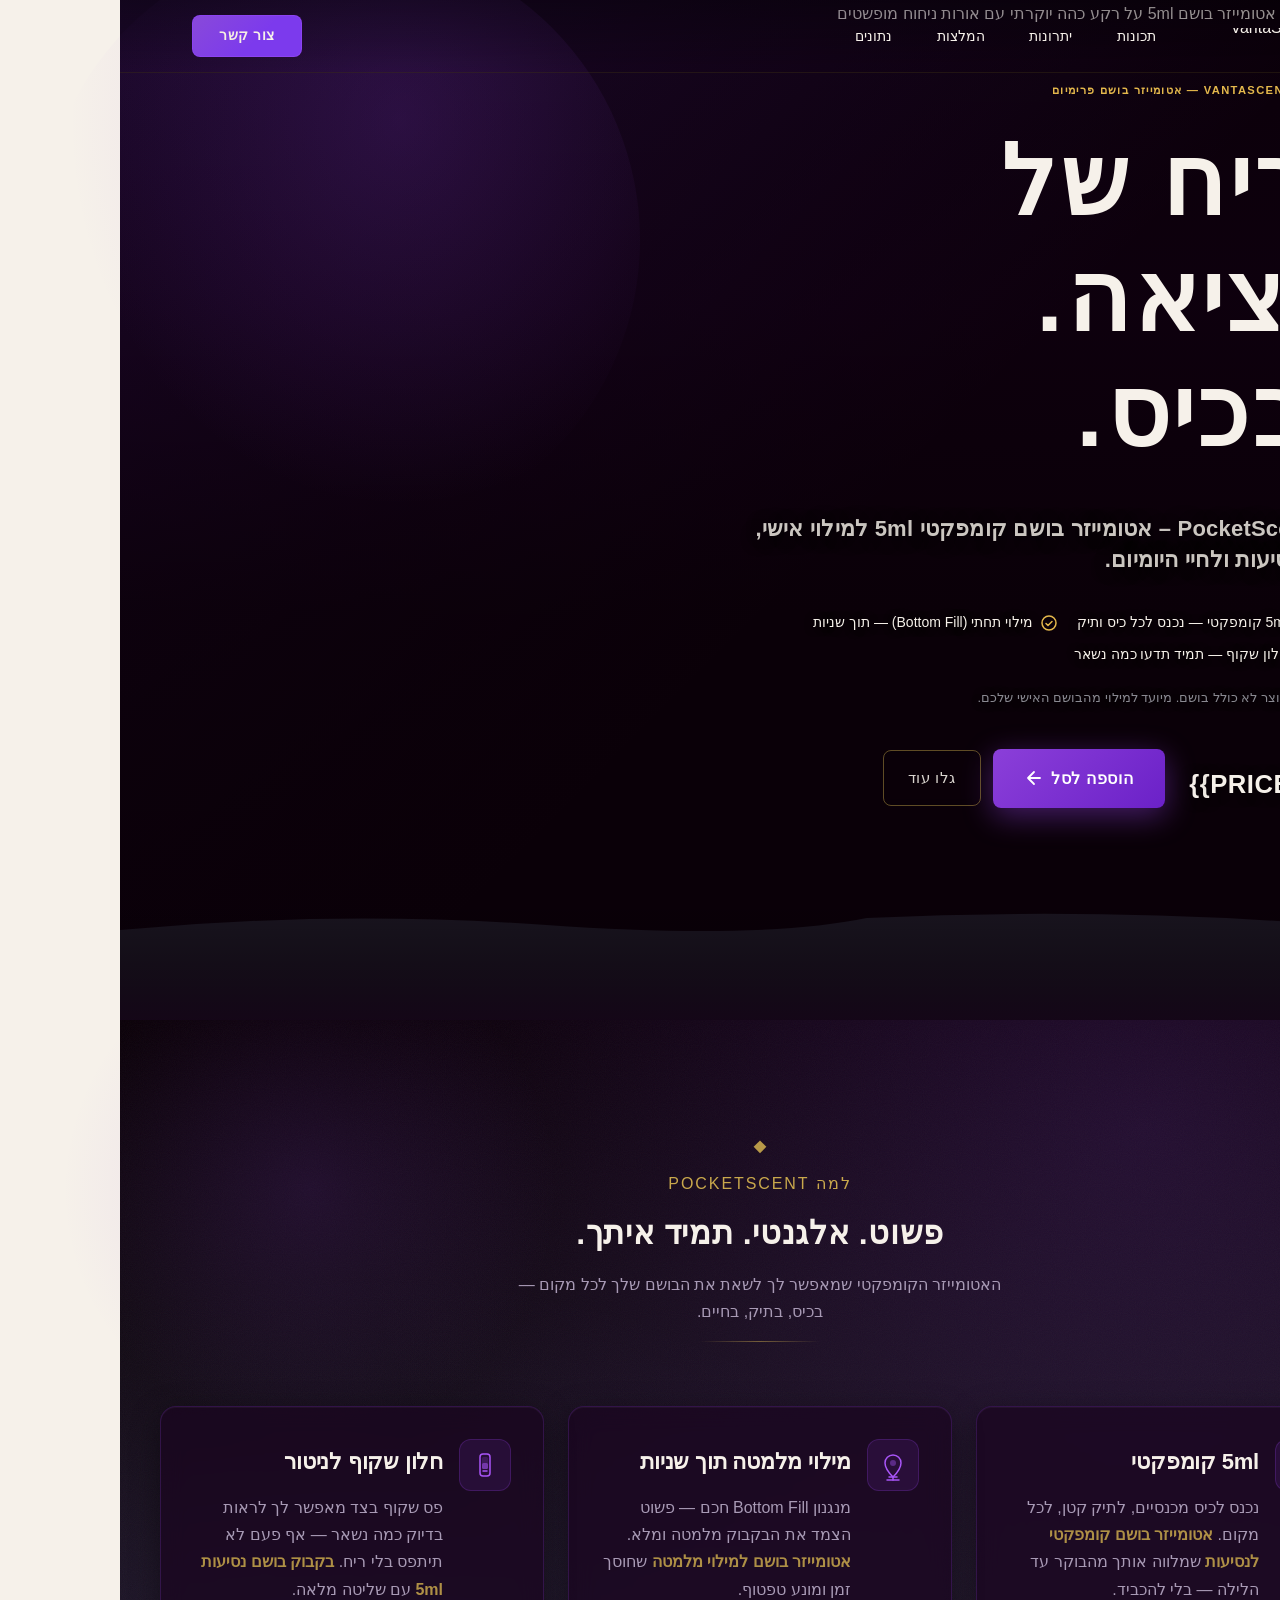
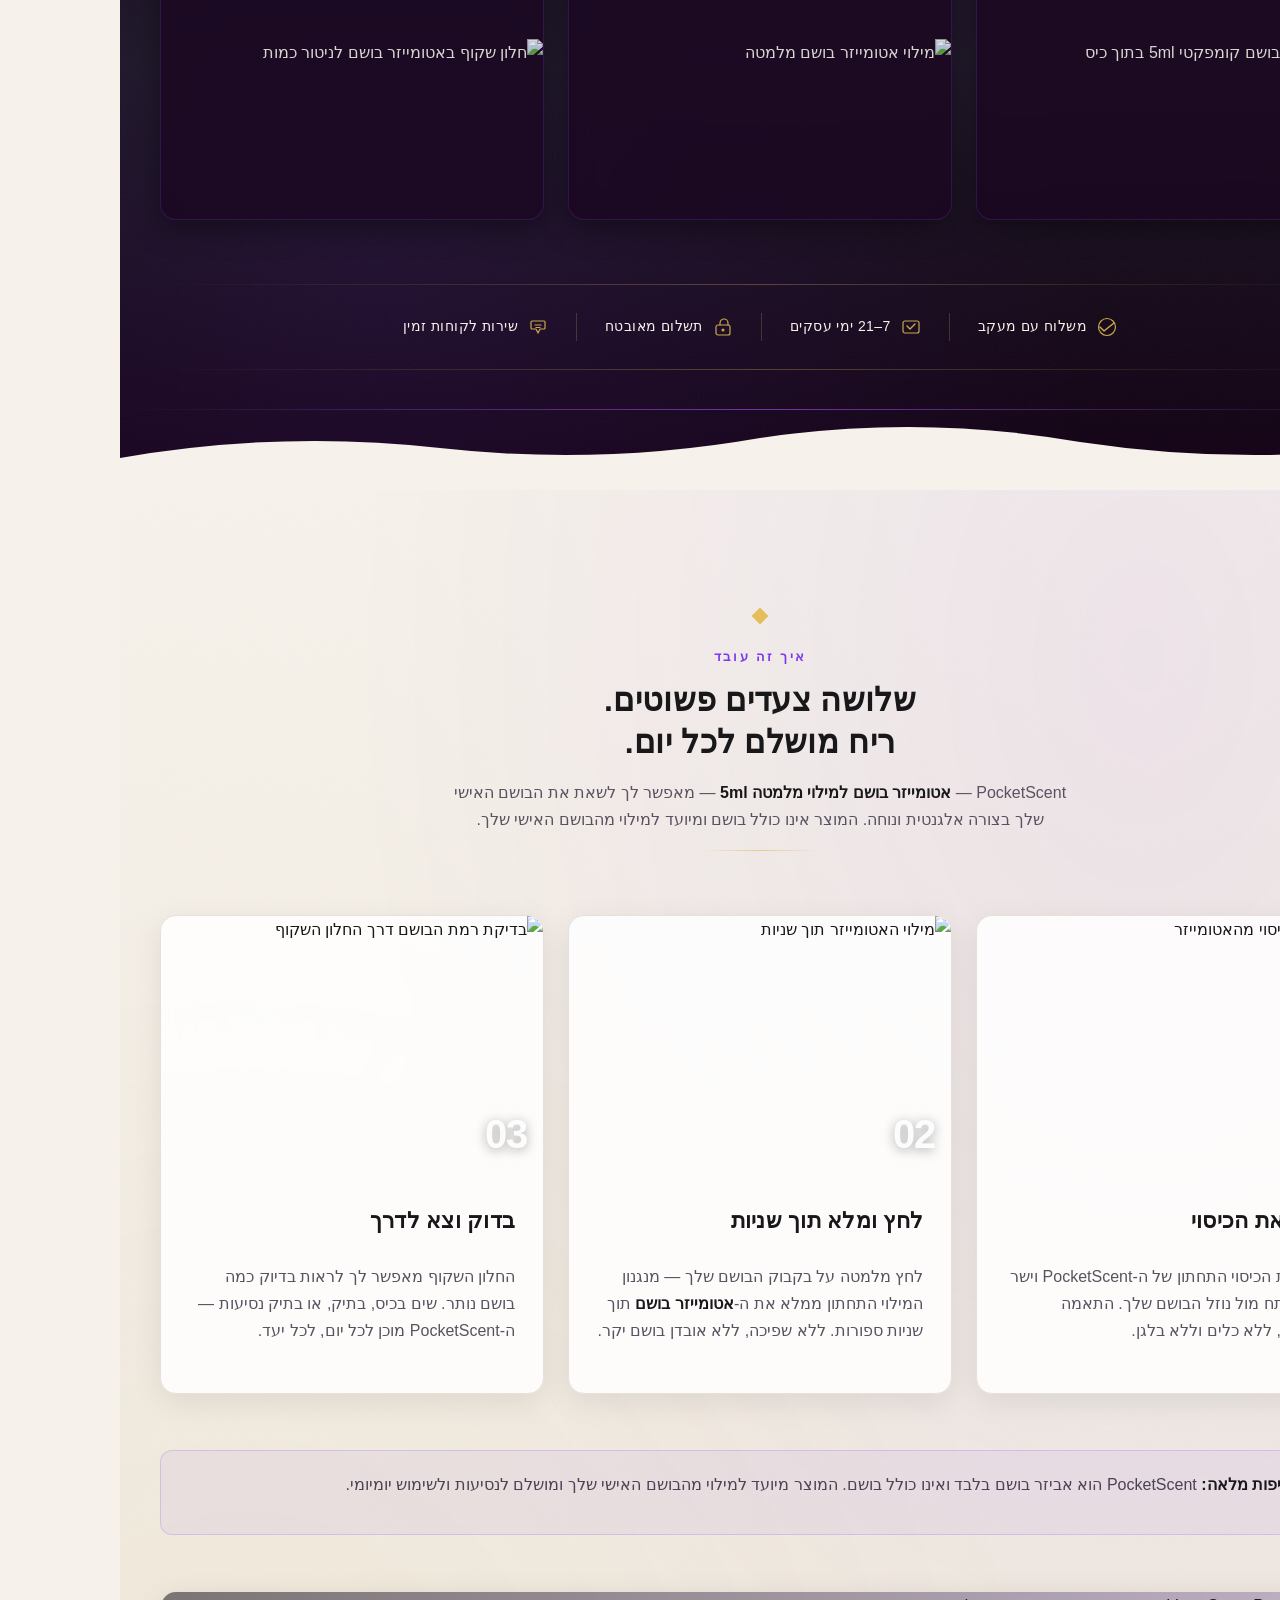
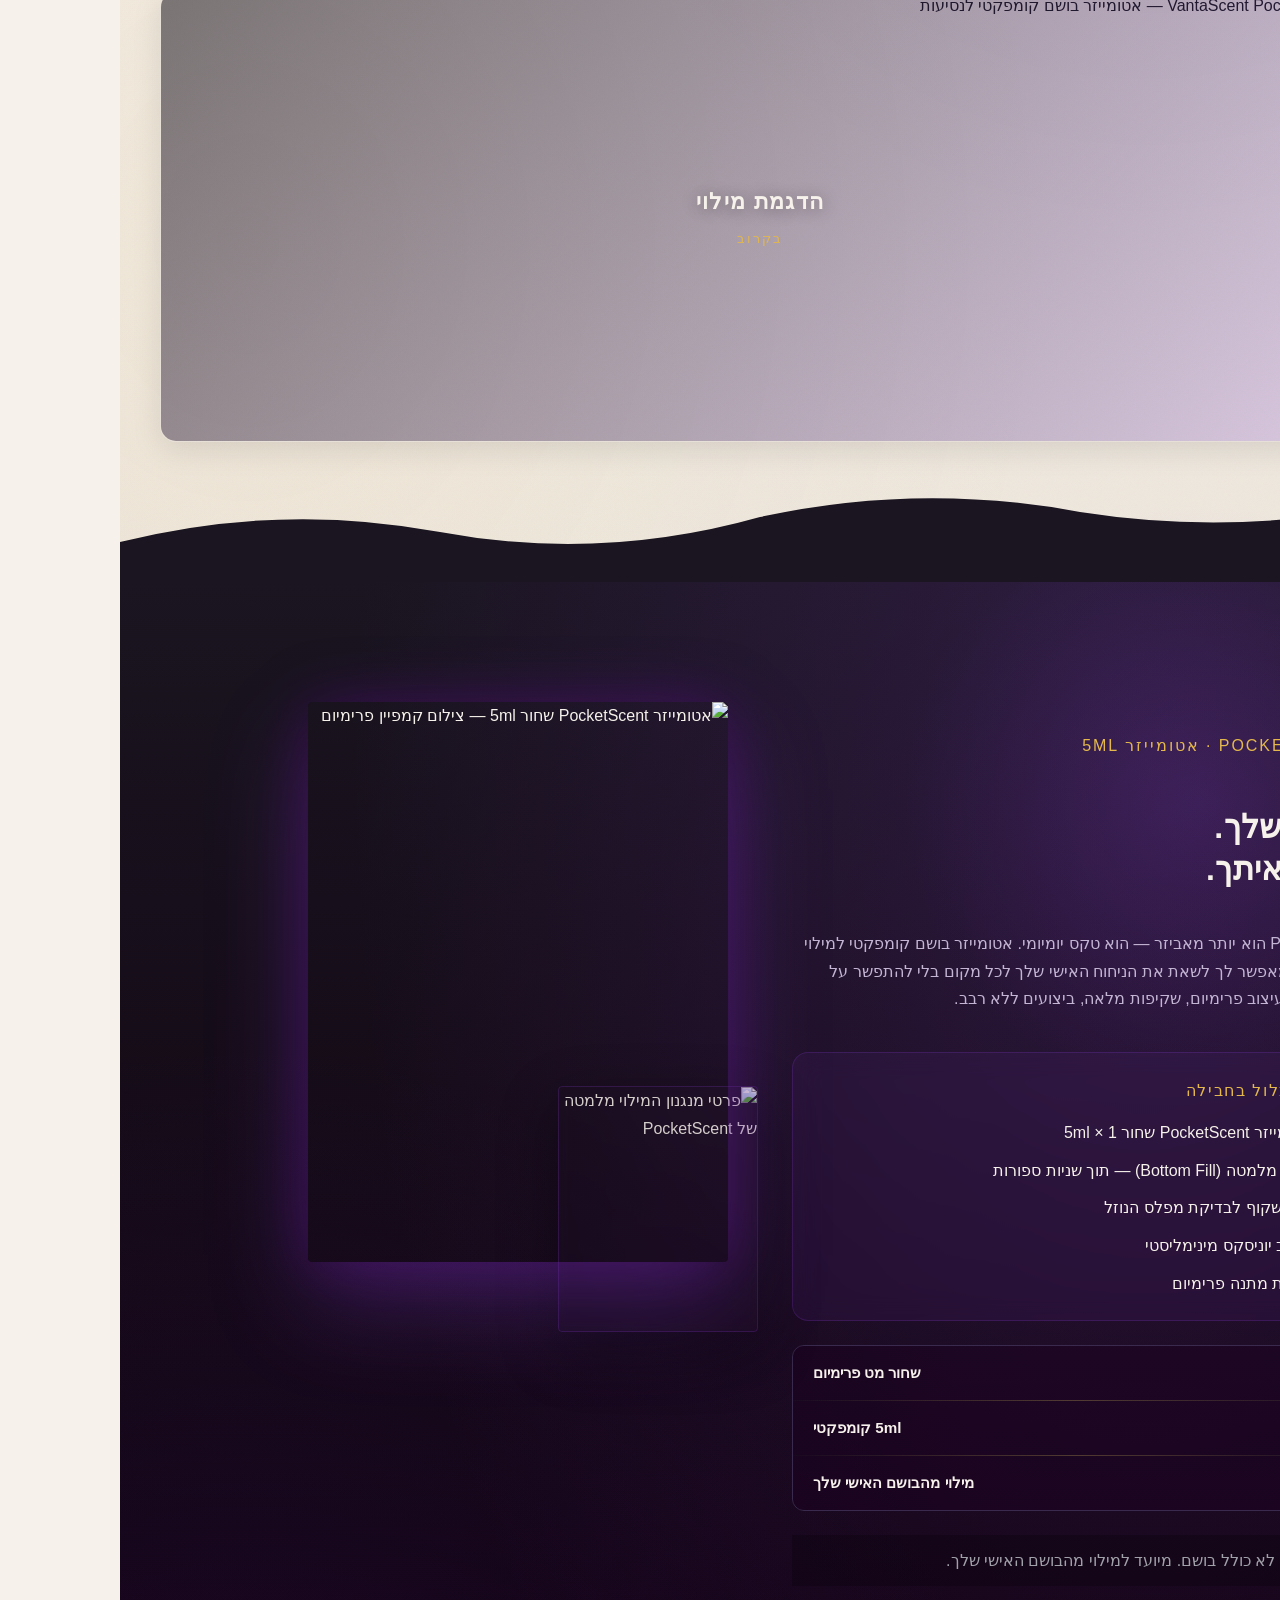
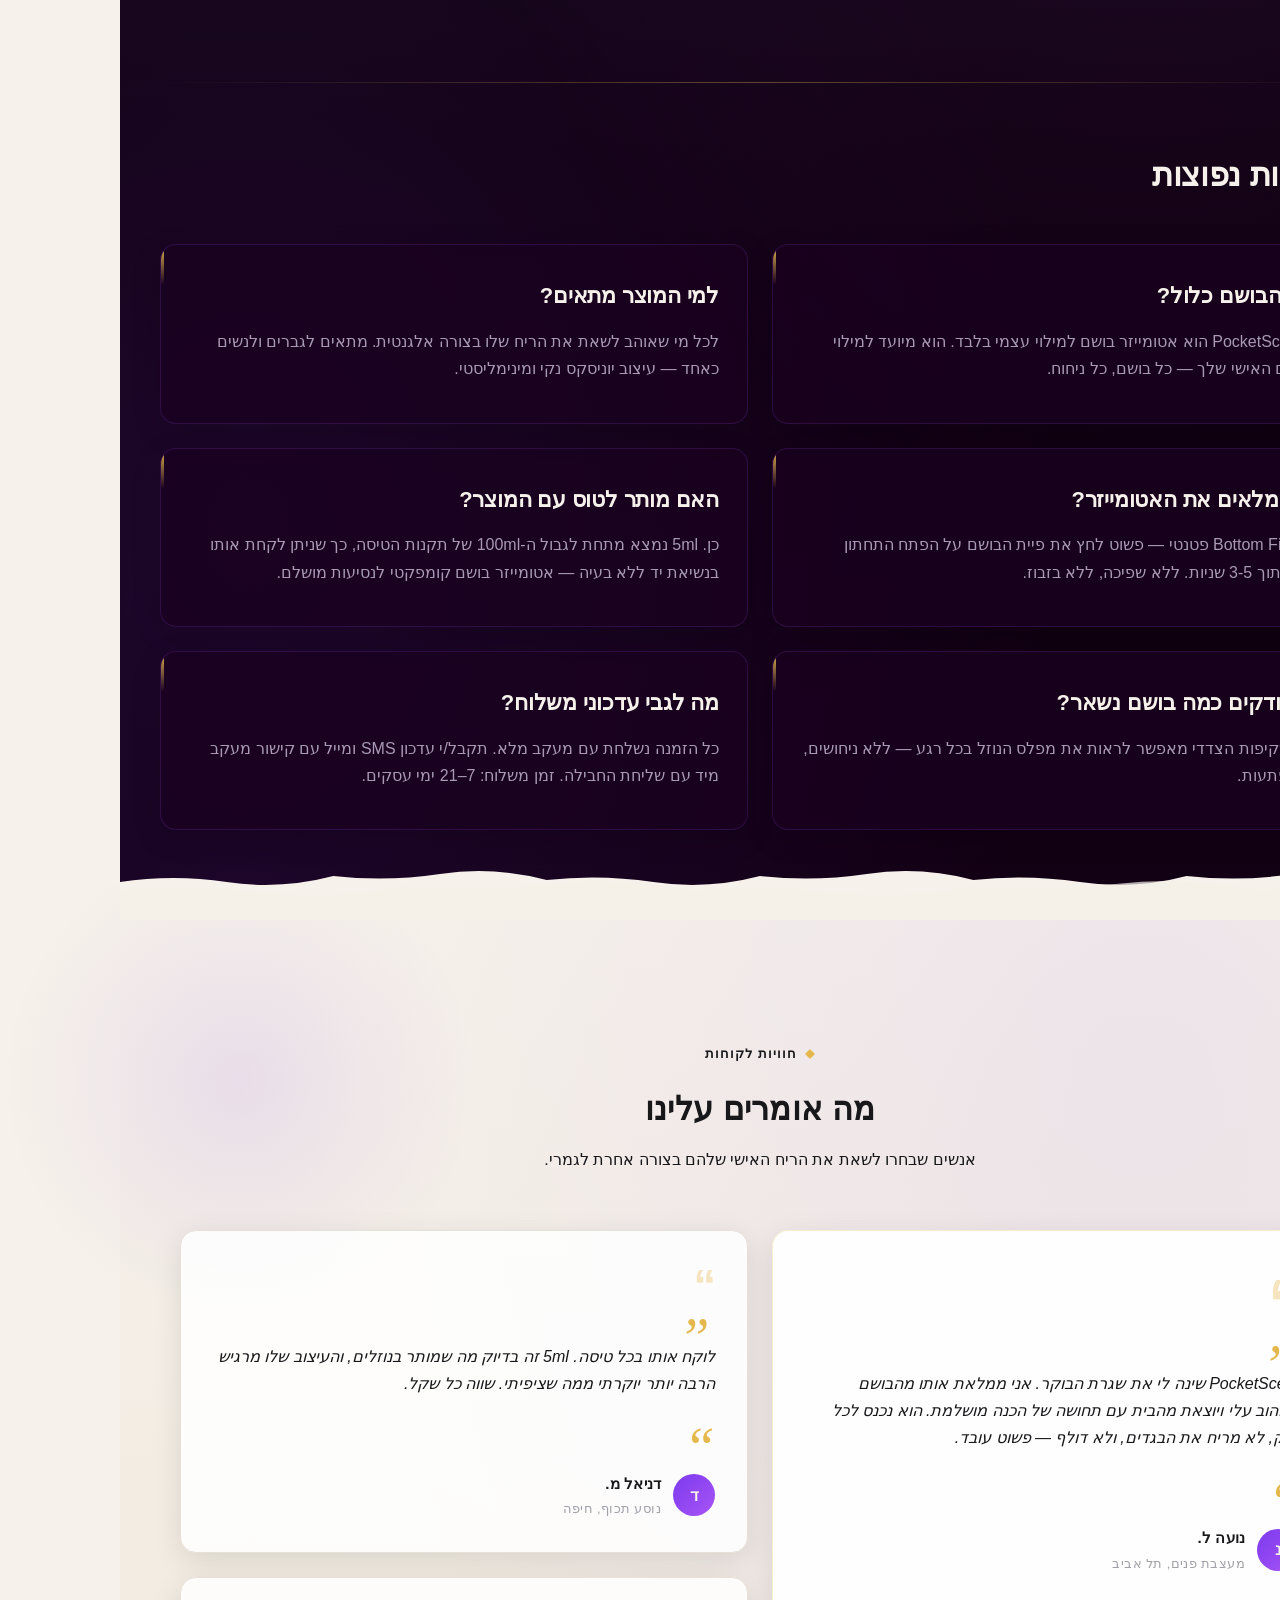
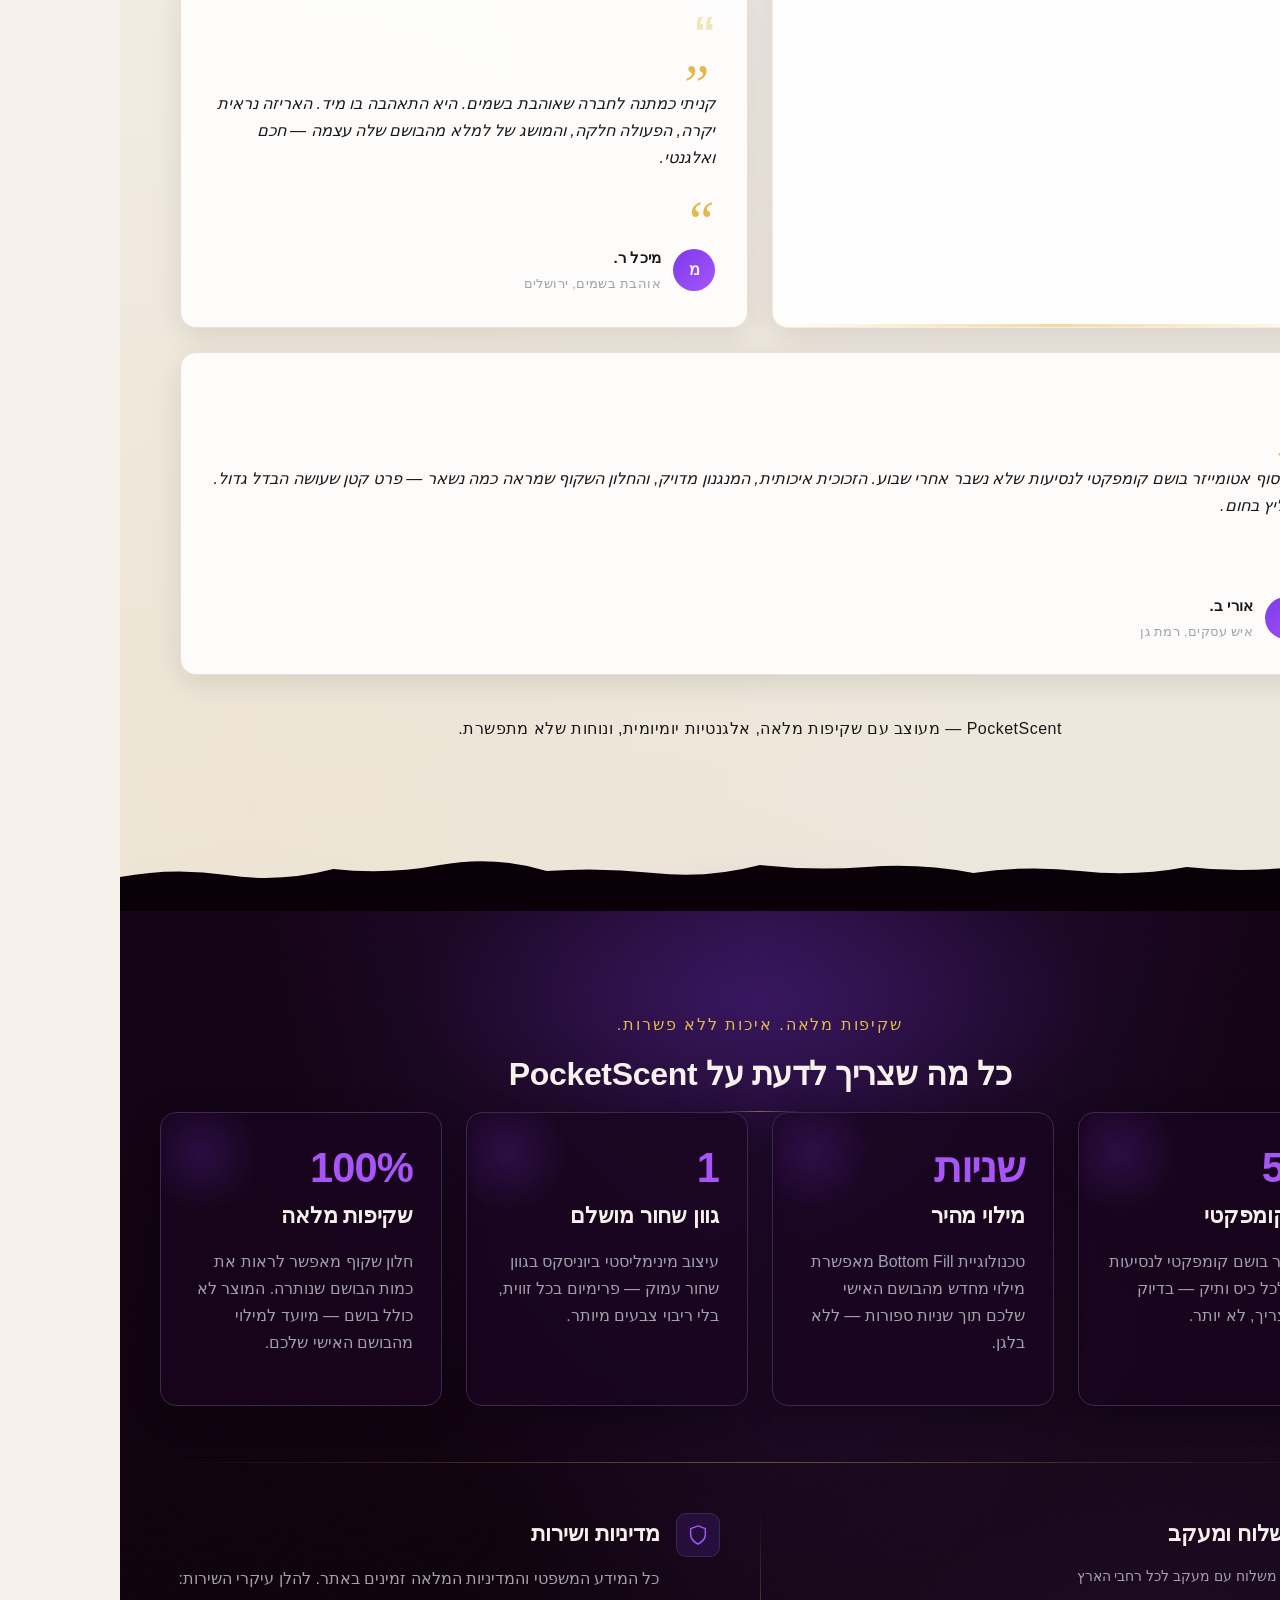
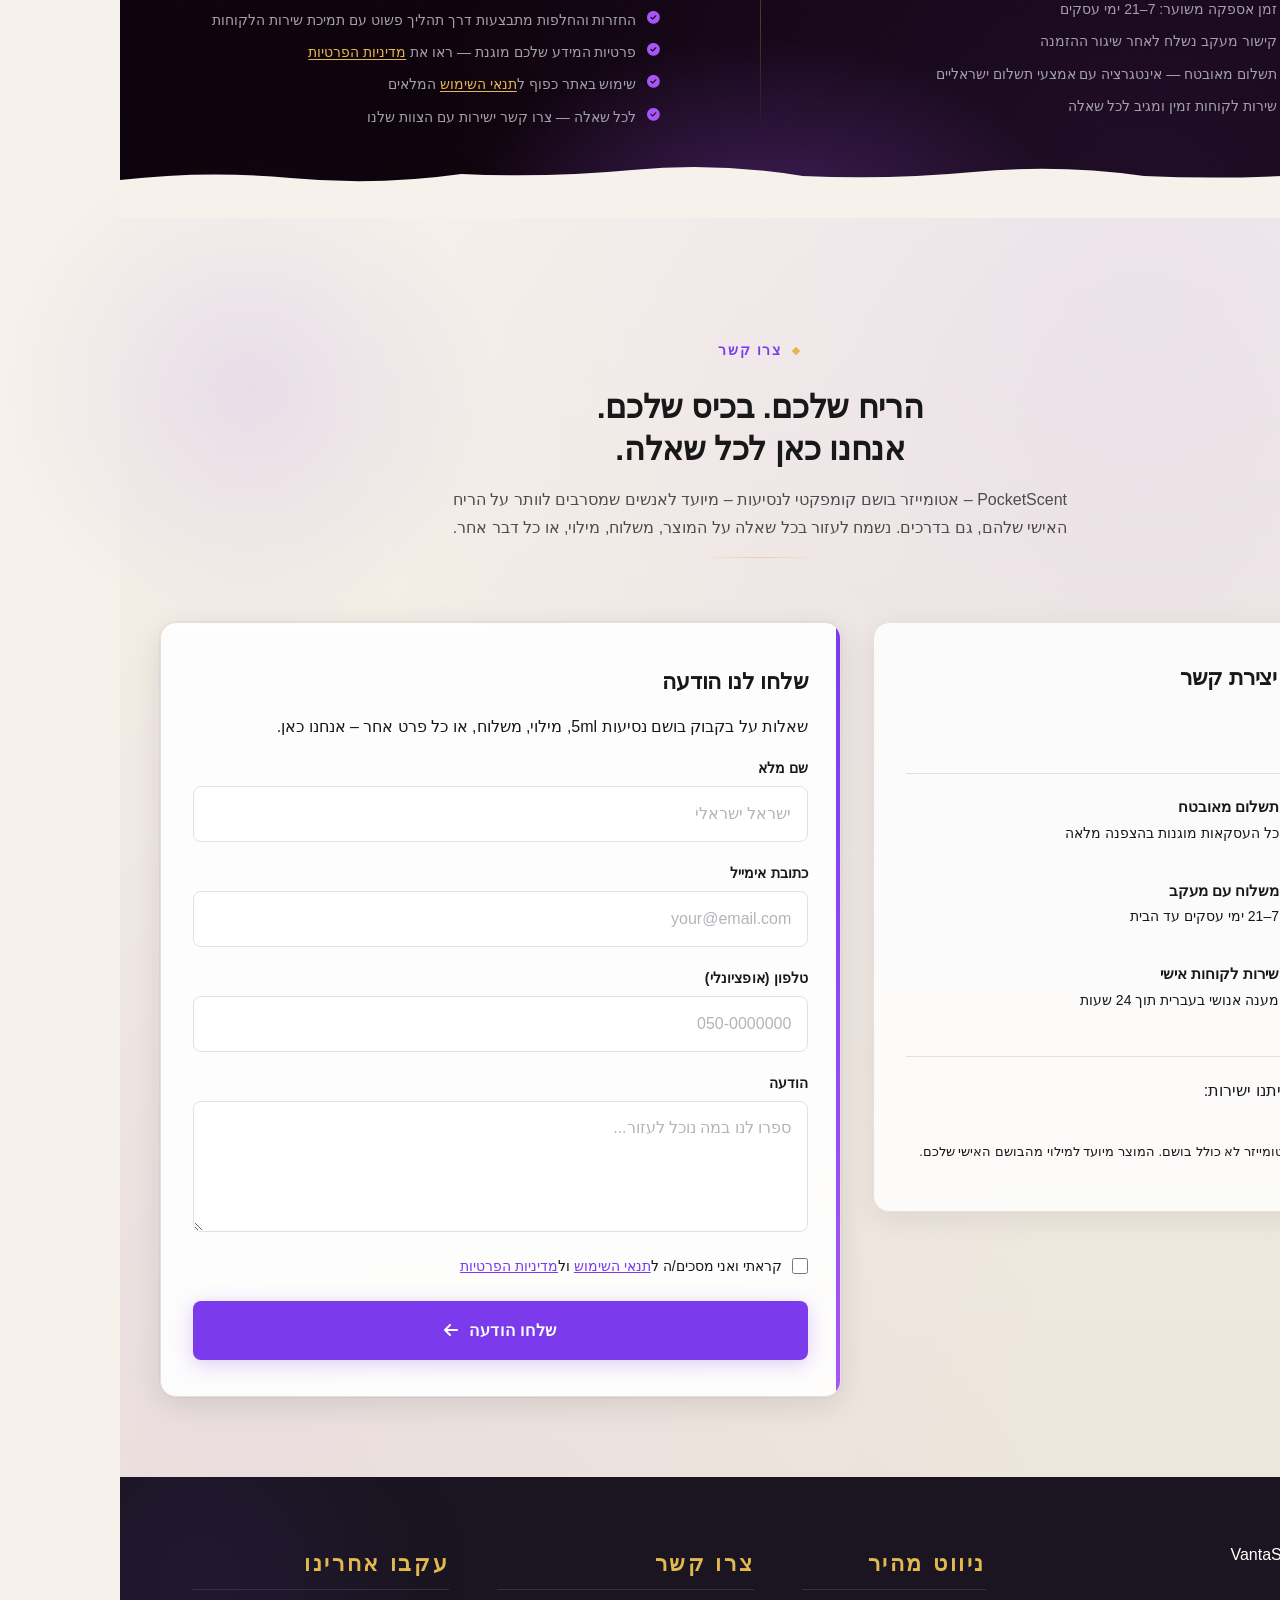
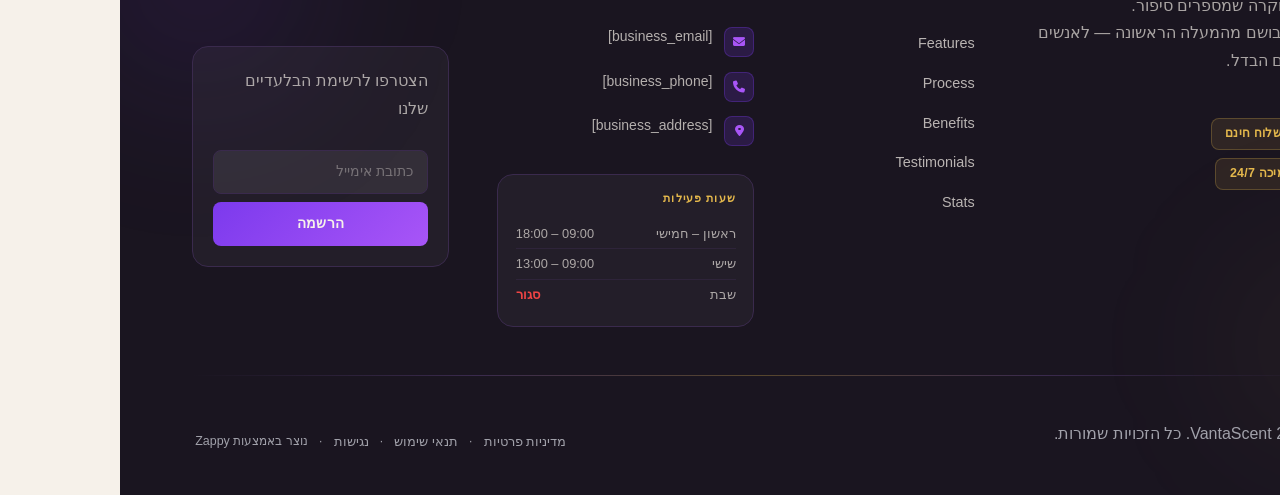
==== commit d2e91949: "Background sync: Progressive GitHub Sync" ====
--- a/index.html
+++ b/index.html
@@ -362,7 +362,7 @@
   <div class="nav-container">
     <div class="nav-right-group"><div class="nav-brand">
       <a href="/" class="logo-link"><img class="logo" src="/assets/site-----image-1.webp" alt="VantaScent"></a>
-    </div><ul class="nav-menu" id="navMenu"><li><a href="#features">תכונות</a></li><li><a href="#process">תהליך</a></li><li><a href="#benefits">יתרונות</a></li><li><a href="#testimonials">המלצות</a></li><li><a href="#stats">נתונים</a></li></ul></div>
+    </div><ul class="nav-menu" id="navMenu"><li><a href="#features">תכונות</a></li><li><a href="#benefits">יתרונות</a></li><li><a href="#testimonials">המלצות</a></li><li><a href="#stats">נתונים</a></li></ul></div>
 
     
 
@@ -812,10 +812,10 @@
 </script>
   
   <main id="main">
-    <section data-band-index="0" class="index-hero-section" data-layout-spec="בית-hero" dir="rtl" data-hero-type="fullscreen-scrim">
+    <section data-band-index="0" class="index-hero-section" data-layout-spec="בית-hero" dir="rtl" data-hero-type="fullscreen-scrim" id="index-hero-section">
   <!-- Background Image -->
   <div class="index-hero-bg">
-    <img loading="eager" fetchpriority="high" data-hero-bg="true" data-placeholder="index-hero-image-1" data-context="A cinematic, ultra-premium product photography of a sleek black 5ml perfume atomizer (PocketScent) resting on a dark obsidian surface with smoked-glass reflections. The environment is deeply dramatic: blackened plum and aubergine tones, abstract luminous fragrance light trails in soft violet and gold wisps curling upward from the atomizer, bokeh-style background with deep shadows and rich purple radial glow emanating from behind the product. The atomizer has a metallic sheen with subtle edge highlights. Mood: high-end European perfume house, cinematic, sensual, minimal, luxury boutique." width="1200" height="720" src="/assets/site-index-hero-image-1.webp" alt="PocketScent – אטומייזר בושם 5ml על רקע כהה יוקרתי עם אורות ניחוח מופשטים">
+    <img loading="eager" fetchpriority="high" data-hero-bg="true" data-placeholder="index-hero-image-1" data-context="A cinematic, ultra-premium product photography of a sleek black 5ml perfume atomizer (PocketScent) resting on a dark obsidian surface with smoked-glass reflections. The environment is deeply dramatic: blackened plum and aubergine tones, abstract luminous fragrance light trails in soft violet and gold wisps curling upward from the atomizer, bokeh-style background with deep shadows and rich purple radial glow emanating from behind the product. The atomizer has a metallic sheen with subtle edge highlights. Mood: high-end European perfume house, cinematic, sensual, minimal, luxury boutique." width="1200" height="720" src="/assets/site-index-hero-image-1.webp" alt="PocketScent – אטומייזר בושם 5ml על רקע כהה יוקרתי עם אורות ניחוח מופשטים" data-hero-background="true" data-element-type="image" data-element-id="img-1778876690592-wrm8j7l6k">
   </div>
 
   <!-- Scrim Overlay -->
@@ -835,7 +835,7 @@
       </div>
 
       <!-- H1 -->
-      <h1 class="index-hero-h1">ריח של יציאה.<br>בכיס.</h1>
+      <h1 class="index-hero-h1" >ריח של יציאה.<br>בכיס.</h1>
 
       <!-- H3 Subtitle -->
       <h3 class="index-hero-subtitle">PocketScent – אטומייזר בושם קומפקטי 5ml למילוי אישי,<br>לנסיעות ולחיי היומיום.</h3>
@@ -881,13 +881,13 @@
           <span class="index-hero-price-value">{{PRICE}}</span>
         </div>
         <div class="index-hero-cta-row">
-          <a href="#product" class="index-hero-btn-primary">
+          <a href="#product" class="index-hero-btn-primary" data-element-type="button" data-element-id="btn-1778876690588-6suexmrls" data-native-element="true">
             <span>הוספה לסל</span>
             <svg data-element-type="icon" data-icon-type="svg" width="18" height="18" viewBox="0 0 18 18" fill="none" xmlns="http://www.w3.org/2000/svg" aria-hidden="true">
               <path d="M9 3L3 9m0 0l6 6m-6-6h12" stroke="currentColor" stroke-width="1.8" stroke-linecap="round" stroke-linejoin="round"></path>
             </svg>
           </a>
-          <a href="#about" class="index-hero-btn-secondary">גלו עוד</a>
+          <a href="#about" class="index-hero-btn-secondary" data-element-type="button" data-element-id="btn-1778876690588-ug7zk6x68" data-native-element="true">גלו עוד</a>
         </div>
       </div>
 
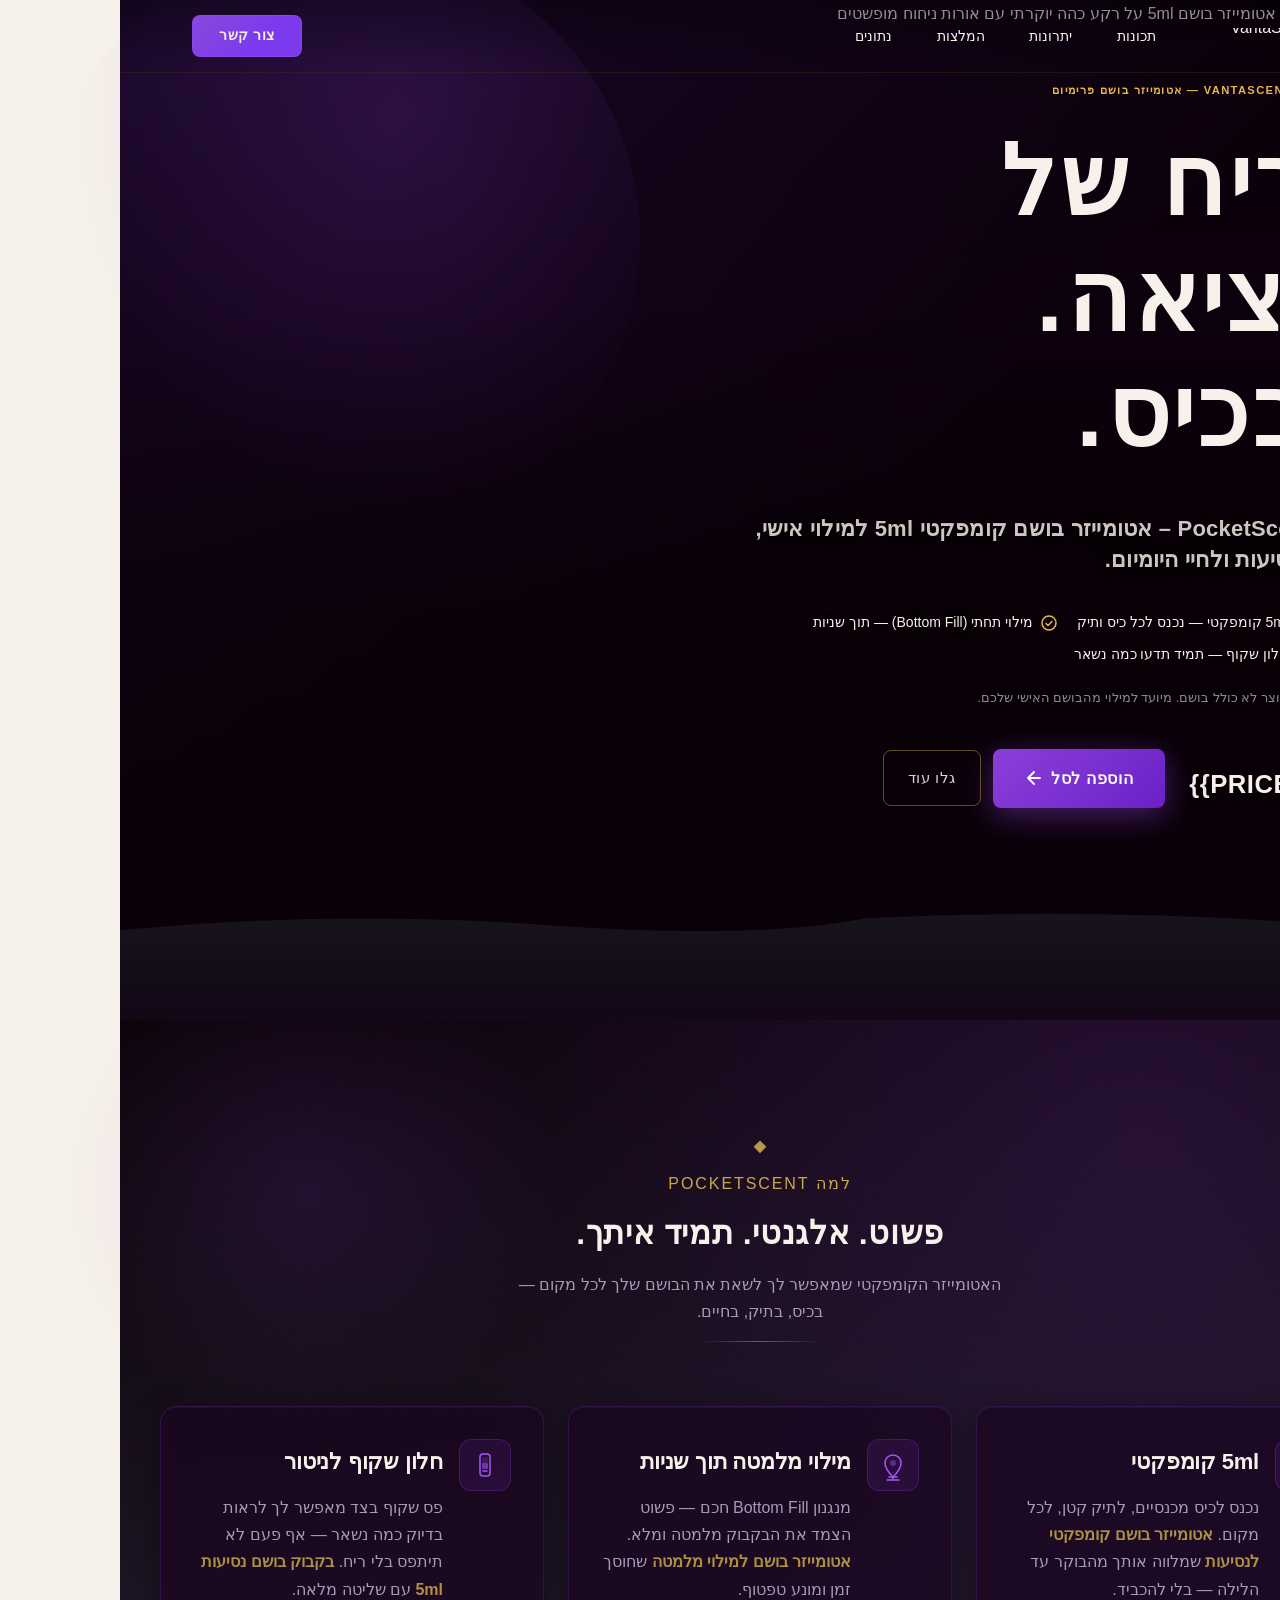
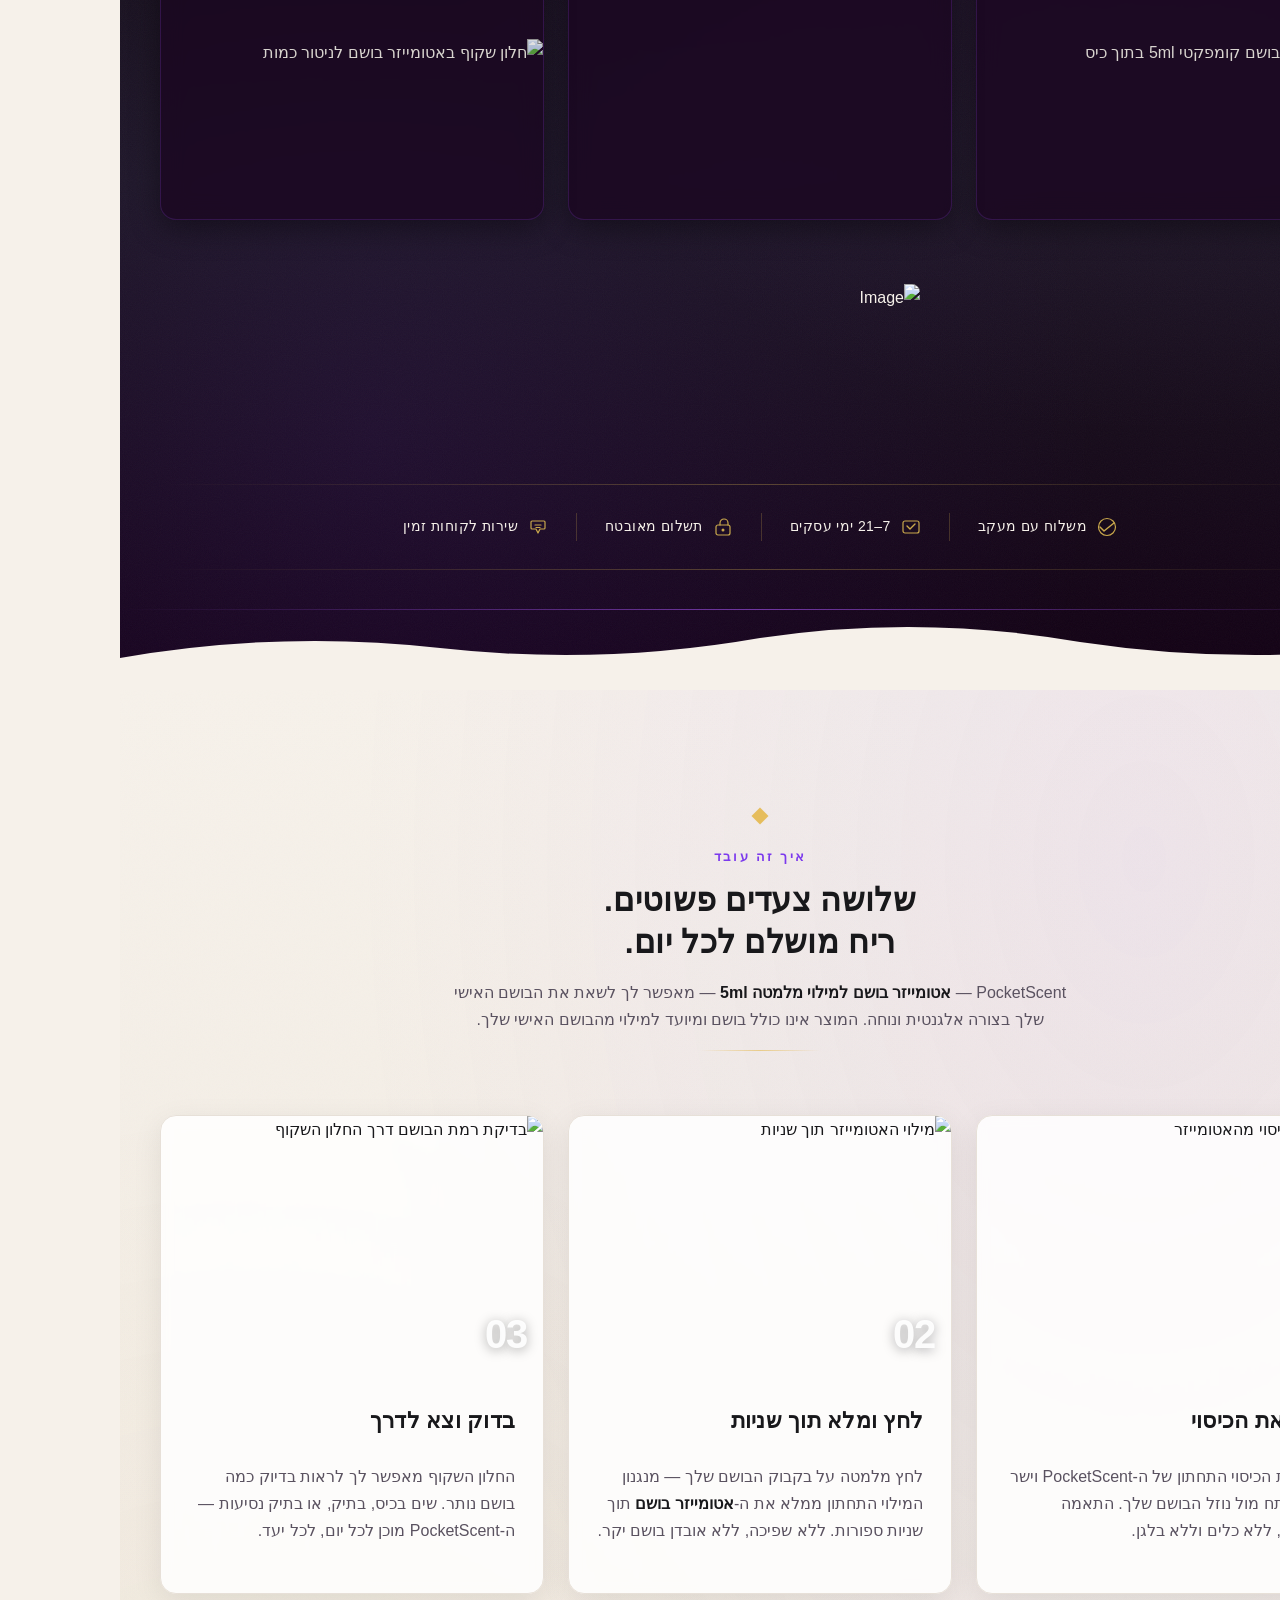
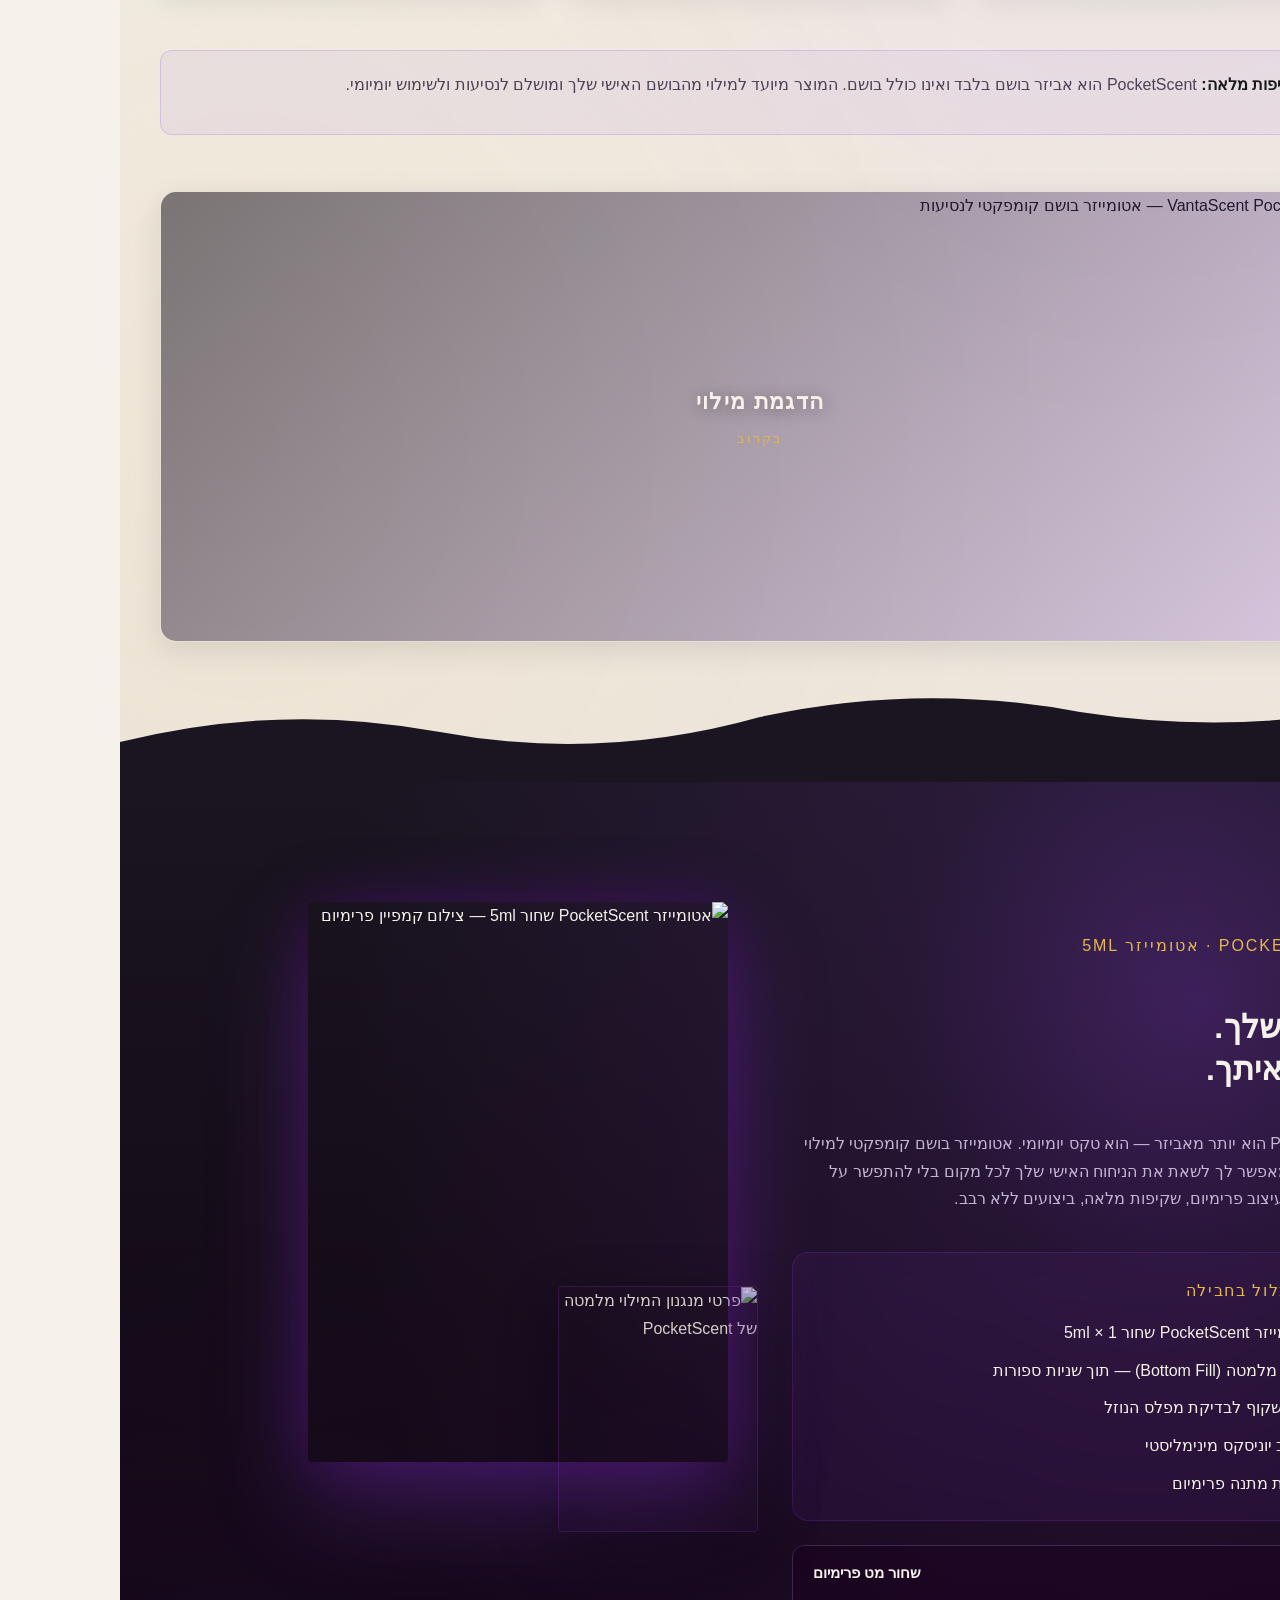
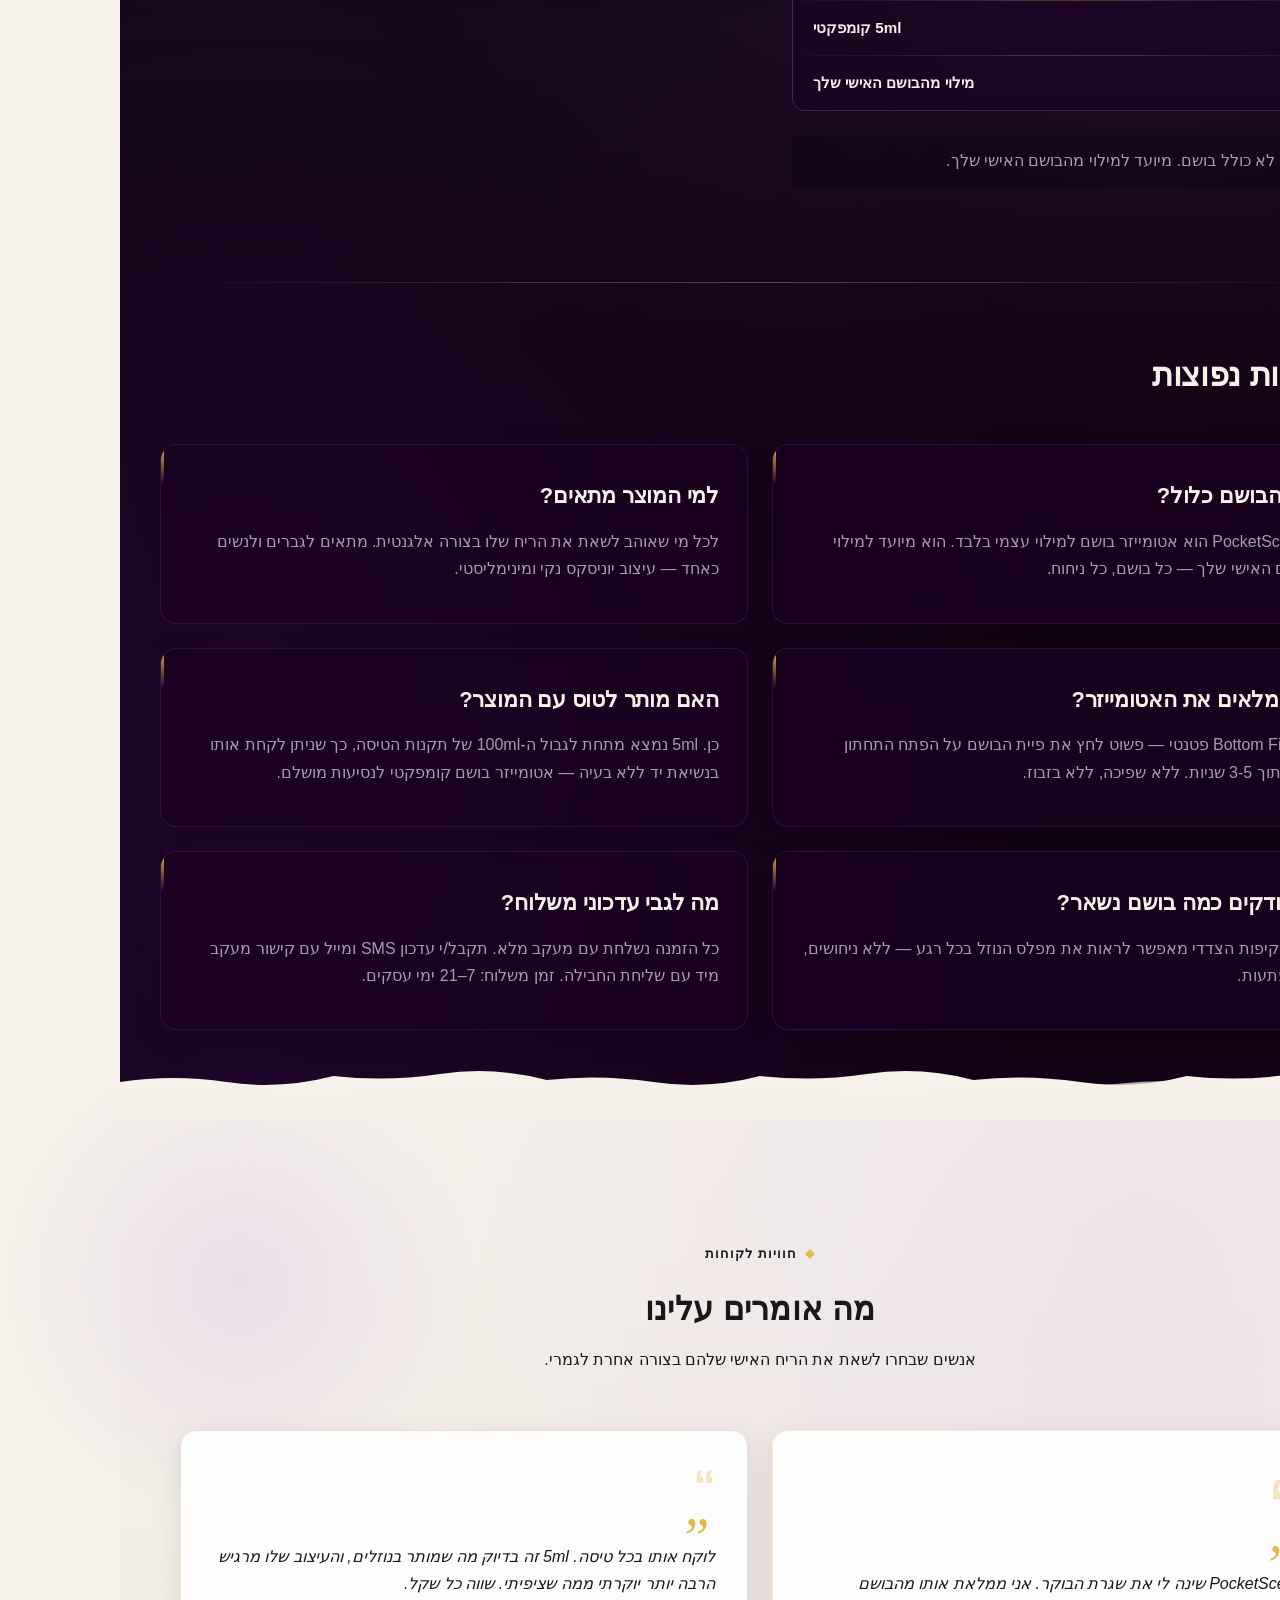
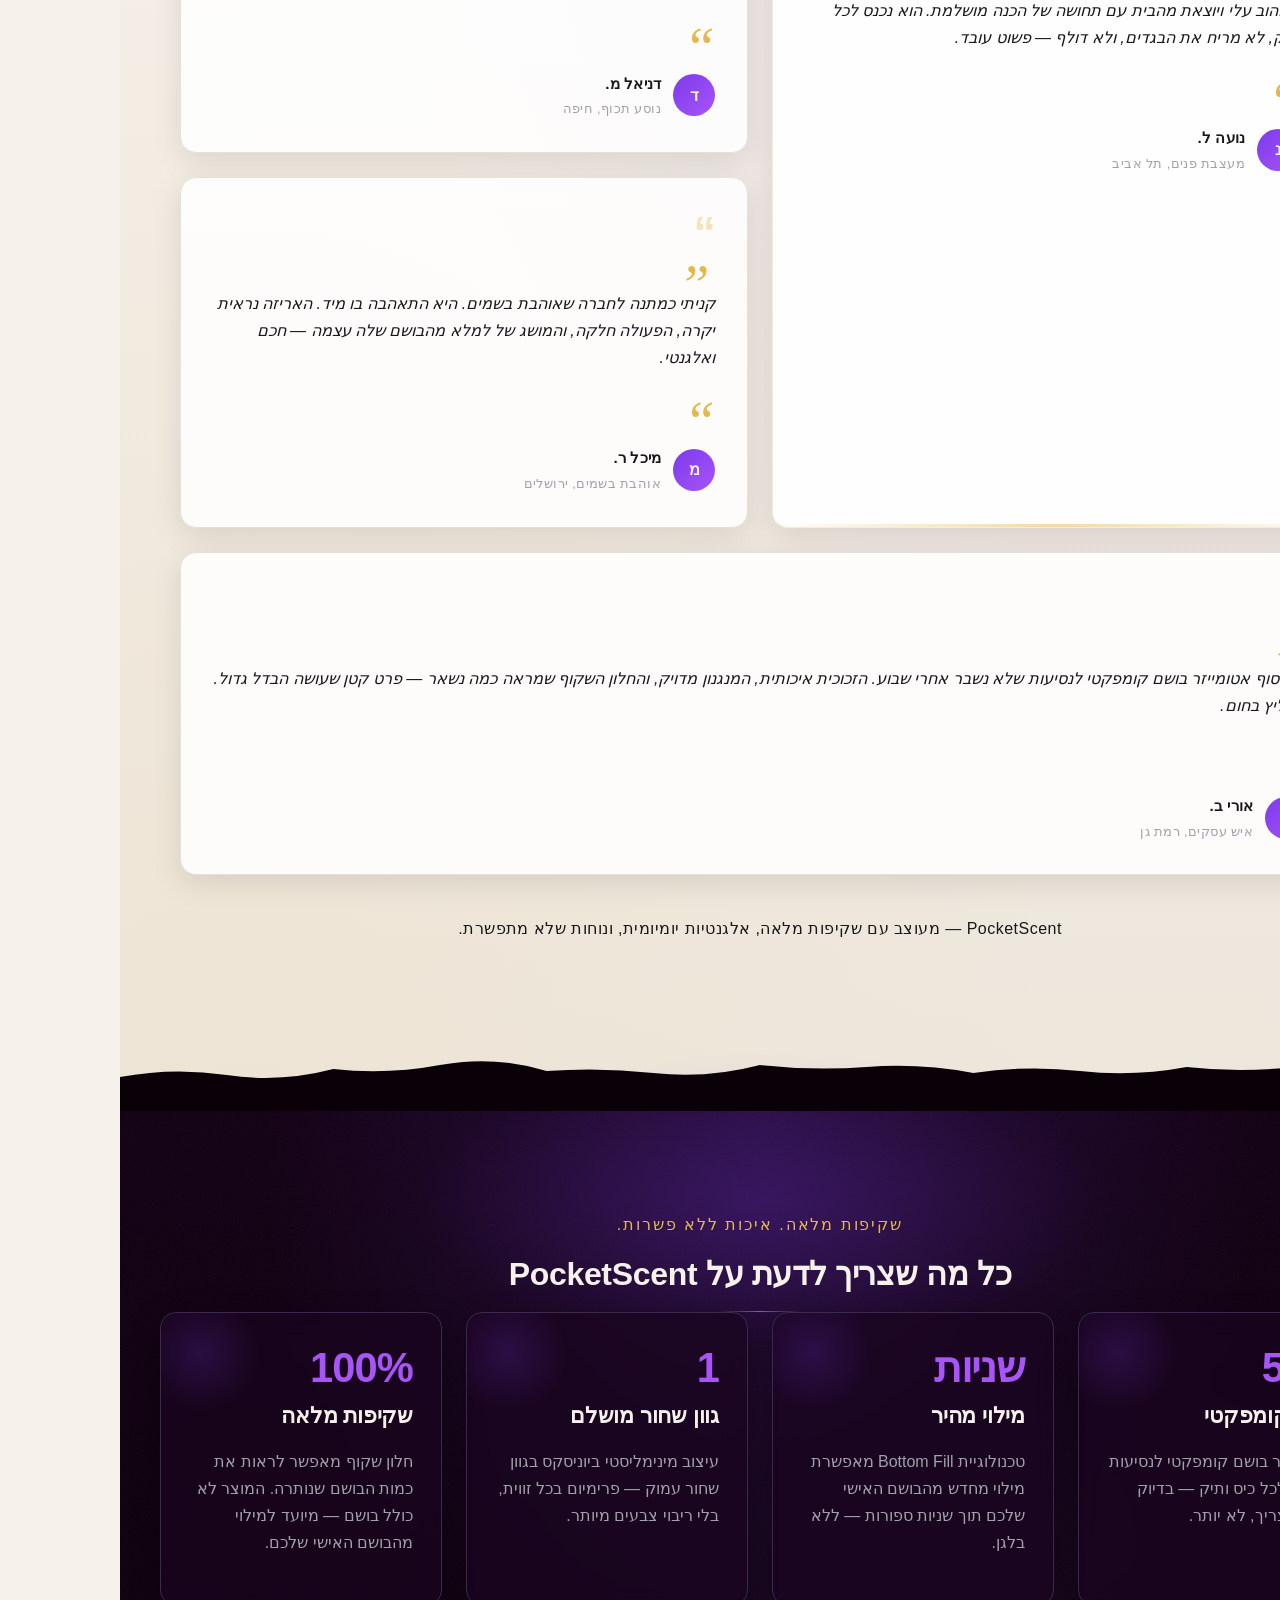
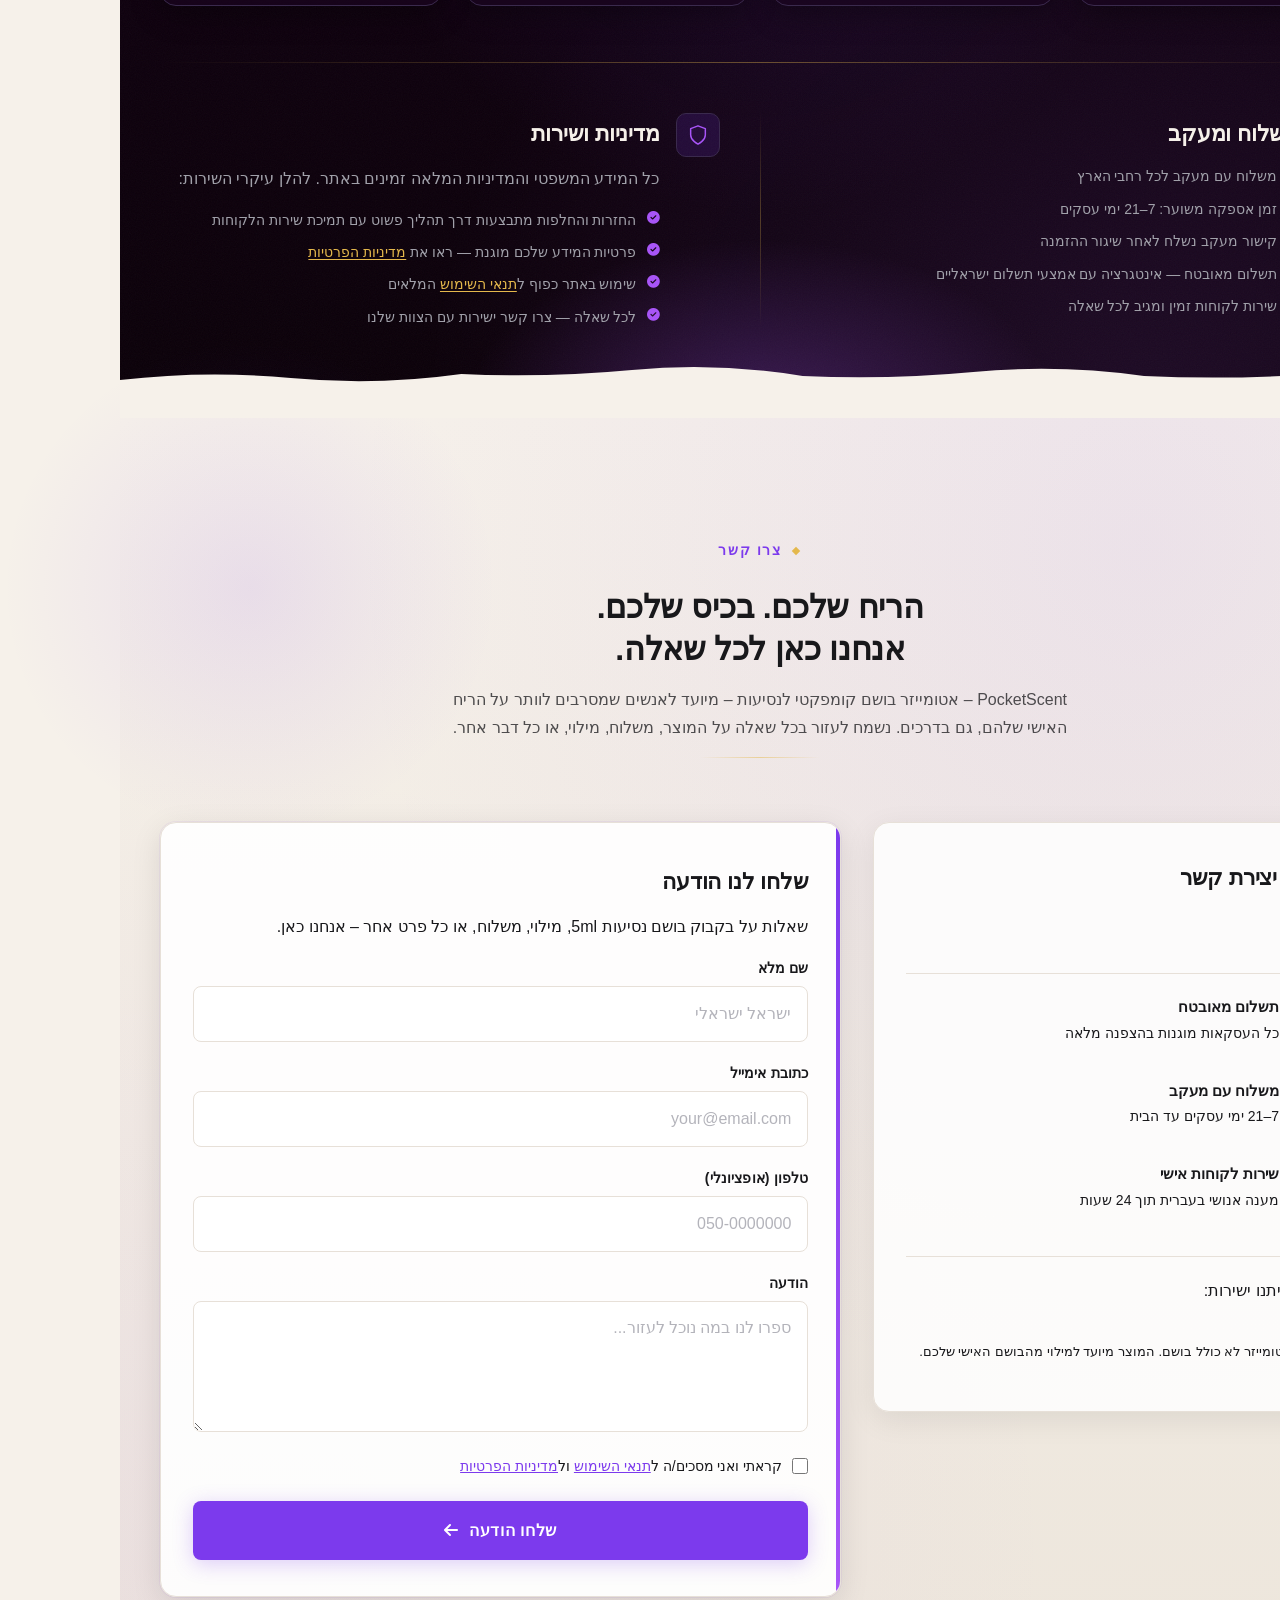
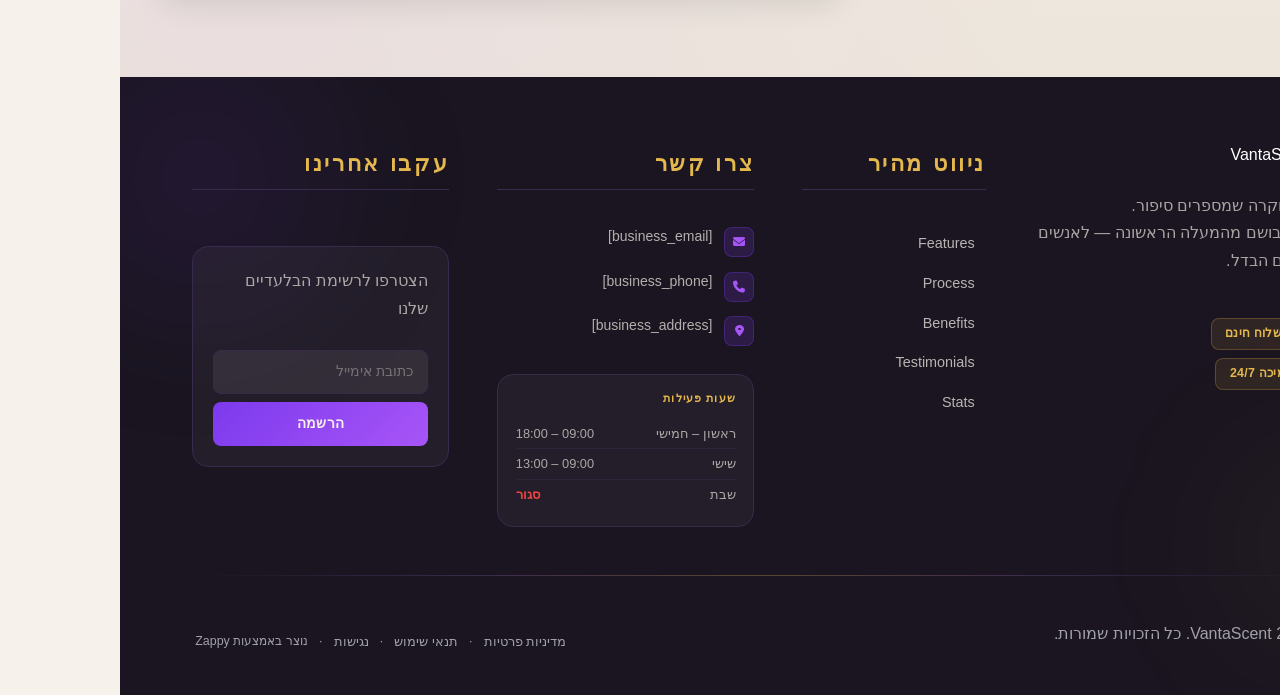
==== commit 3e0cd2c4: "Incremental sync: 1 page(s) — insert_element" ====
--- a/index.html
+++ b/index.html
@@ -835,7 +835,7 @@
       </div>
 
       <!-- H1 -->
-      <h1 class="index-hero-h1" >ריח של יציאה.<br>בכיס.</h1>
+      <h1 class="index-hero-h1" style="">ריח של יציאה.<br>בכיס.</h1>
 
       <!-- H3 Subtitle -->
       <h3 class="index-hero-subtitle">PocketScent – אטומייזר בושם קומפקטי 5ml למילוי אישי,<br>לנסיעות ולחיי היומיום.</h3>
@@ -933,10 +933,10 @@
     </div>
 
     <!-- Three feature cards -->
-    <div class="index-features-grid">
+    <div class="index-features-grid zappy-preserve-css-grid" id="zappy-auto-grid-1778876878828-ri3spn" data-zappy-auto-grid="true" data-original-item-width="384" data-original-gap="24px" style="display: grid; --zappy-grid-cols: repeat(3, minmax(0, 1fr)); grid-template-columns: repeat(3, minmax(0, 1fr)); align-items: stretch !important;" data-zappy-explicit-columns="true">
 
       <!-- Card 1 -->
-      <article class="index-features-card">
+      <article class="index-features-card" data-grid-item-index="0">
         <div class="index-features-card-inner">
           <div class="index-features-icon-wrap">
             <svg width="32" height="32" viewBox="0 0 32 32" fill="none" xmlns="http://www.w3.org/2000/svg" data-element-type="icon" data-icon-type="svg" aria-hidden="true">
@@ -952,12 +952,12 @@
           </div>
         </div>
         <figure class="index-features-card-img-wrap">
-          <img loading="lazy" decoding="async" data-placeholder="index-features-image-1" data-context="A sleek 5ml black luxury perfume atomizer placed inside a trouser pocket, showing how compact and minimal it is. Dark moody lighting, velvet background, premium product photography style." width="400" height="220" src="/assets/site-index-features-image-1.webp" alt="אטומייזר בושם קומפקטי 5ml בתוך כיס">
+          <img loading="lazy" decoding="async" data-placeholder="index-features-image-1" data-context="A sleek 5ml black luxury perfume atomizer placed inside a trouser pocket, showing how compact and minimal it is. Dark moody lighting, velvet background, premium product photography style." width="400" height="220" src="/assets/site-index-features-image-1.webp" alt="אטומייזר בושם קומפקטי 5ml בתוך כיס" data-element-type="image" data-element-id="img-1778876878789-b2cphca2s" style="">
         </figure>
       </article>
 
       <!-- Card 2 -->
-      <article class="index-features-card">
+      <article class="index-features-card" data-grid-item-index="1">
         <div class="index-features-card-inner">
           <div class="index-features-icon-wrap">
             <svg width="32" height="32" viewBox="0 0 32 32" fill="none" xmlns="http://www.w3.org/2000/svg" data-element-type="icon" data-icon-type="svg" aria-hidden="true">
@@ -974,12 +974,12 @@
           </div>
         </div>
         <figure class="index-features-card-img-wrap">
-          <img loading="lazy" decoding="async" data-placeholder="index-features-image-2" data-context="Close-up of a black luxury perfume atomizer being refilled from the bottom with a perfume bottle, showing the bottom-fill mechanism. Dark studio lighting, purple accent glow, macro photography." width="400" height="220" src="/assets/site-index-features-image-2.webp" alt="מילוי אטומייזר בושם מלמטה">
+          
         </figure>
       </article>
 
       <!-- Card 3 -->
-      <article class="index-features-card">
+      <article class="index-features-card" data-grid-item-index="2">
         <div class="index-features-card-inner">
           <div class="index-features-icon-wrap">
             <svg width="32" height="32" viewBox="0 0 32 32" fill="none" xmlns="http://www.w3.org/2000/svg" data-element-type="icon" data-icon-type="svg" aria-hidden="true">
@@ -995,11 +995,11 @@
           </div>
         </div>
         <figure class="index-features-card-img-wrap">
-          <img loading="lazy" decoding="async" data-placeholder="index-features-image-3" data-context="Black luxury perfume atomizer with a transparent window strip showing the fragrance level inside. Elegant dark background with subtle purple glow, product detail shot." width="400" height="220" src="/assets/site-index-features-image-3.webp" alt="חלון שקוף באטומייזר בושם לניטור כמות">
+          <img loading="lazy" decoding="async" data-placeholder="index-features-image-3" data-context="Black luxury perfume atomizer with a transparent window strip showing the fragrance level inside. Elegant dark background with subtle purple glow, product detail shot." width="400" height="220" src="/assets/site-index-features-image-3.webp" alt="חלון שקוף באטומייזר בושם לניטור כמות" data-element-type="image" data-element-id="img-1778876878789-1etgngmur" style="">
         </figure>
       </article>
 
-    </div>
+    </div><div class="zappy-inserted-element" id="zappy-element-1778876903649-pbm5f9yr1" data-element-id="zappy-element-1778876903649-pbm5f9yr1" data-element-type="image" data-zappy-newly-inserted="true" style="max-width: 1200px; margin: 20px auto;"><img src="" alt="Image" style="width: 320px; height: 180px; border-radius: 8px; max-width: 100%; object-fit: cover; margin-top: 20px; margin-bottom: 20px; display: block; object-position: 50% 50%; margin-right: auto !important; margin-left: auto !important;" data-element-type="image" data-element-id="zappy-element-1778876903649-pbm5f9yr1" id="zappy-element-1778876903649-pbm5f9yr1"></div>
     <!-- end grid -->
 
     <!-- Trust strip -->
